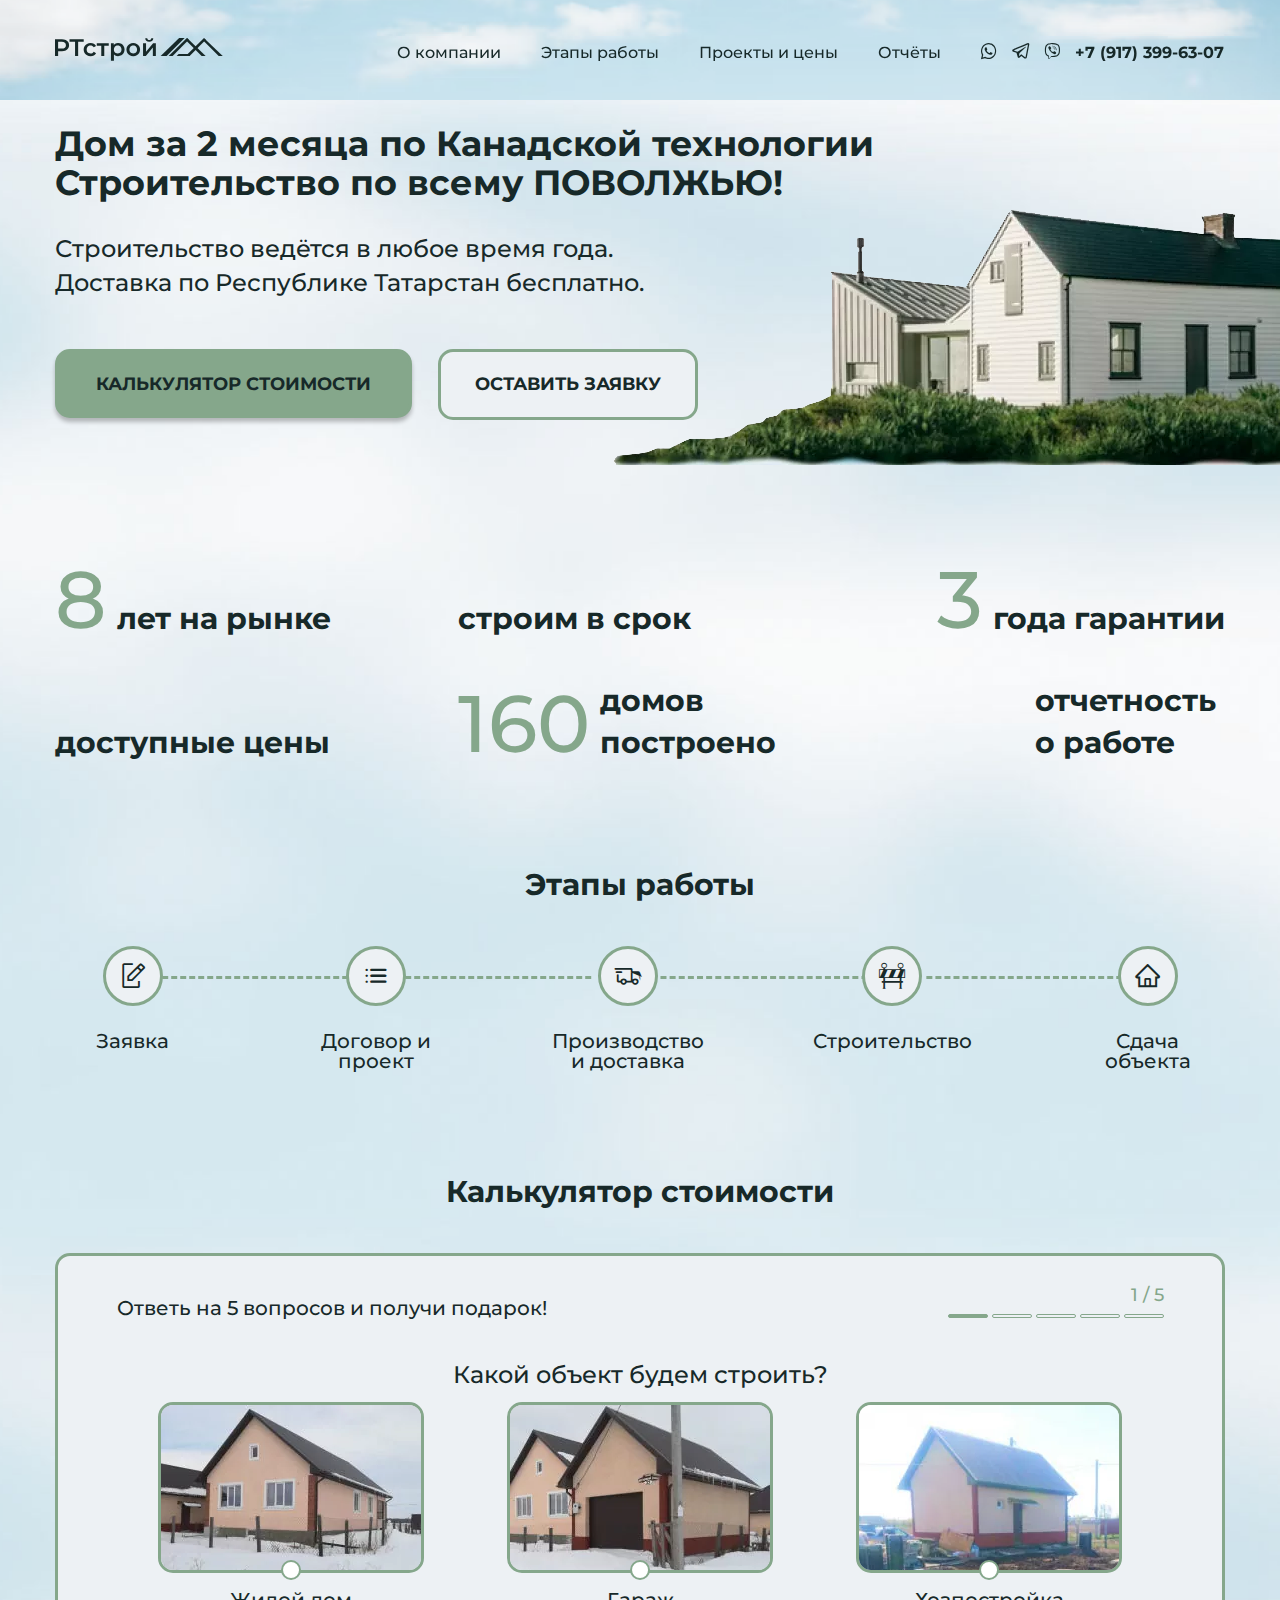
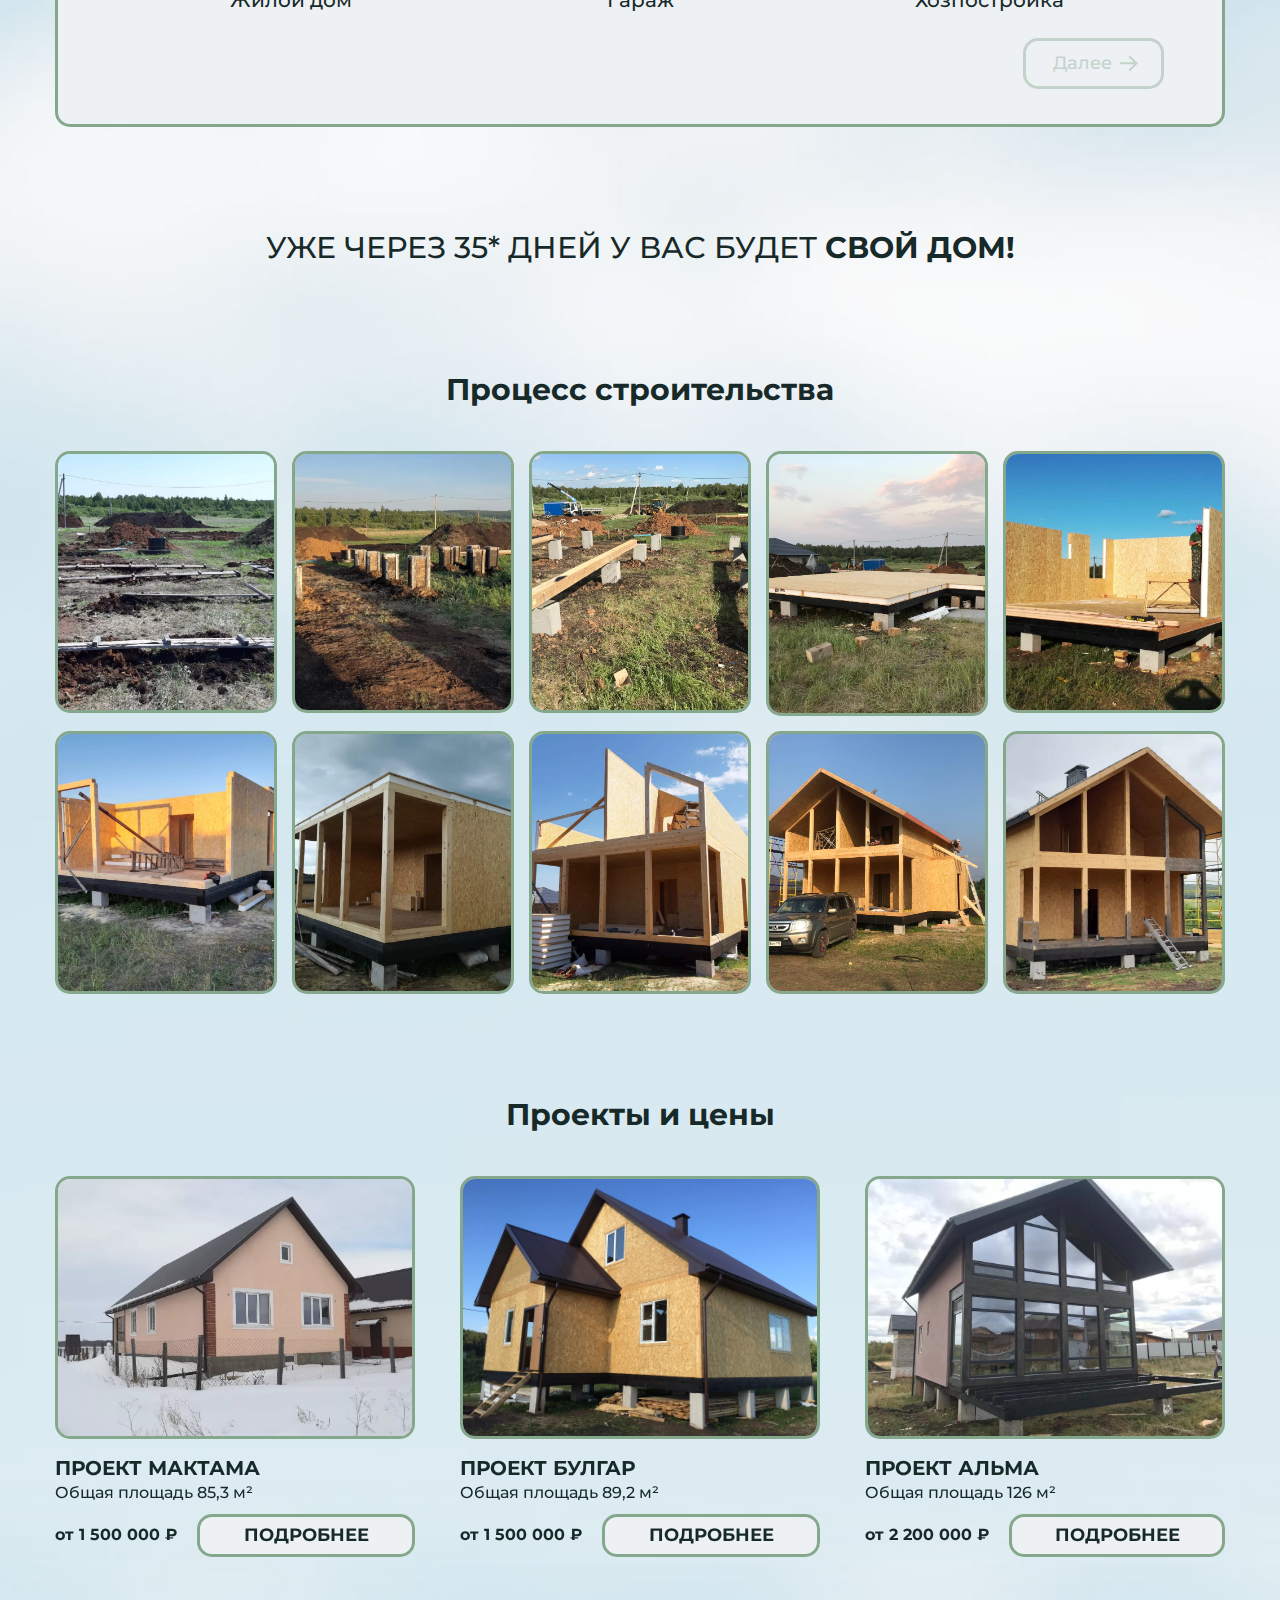
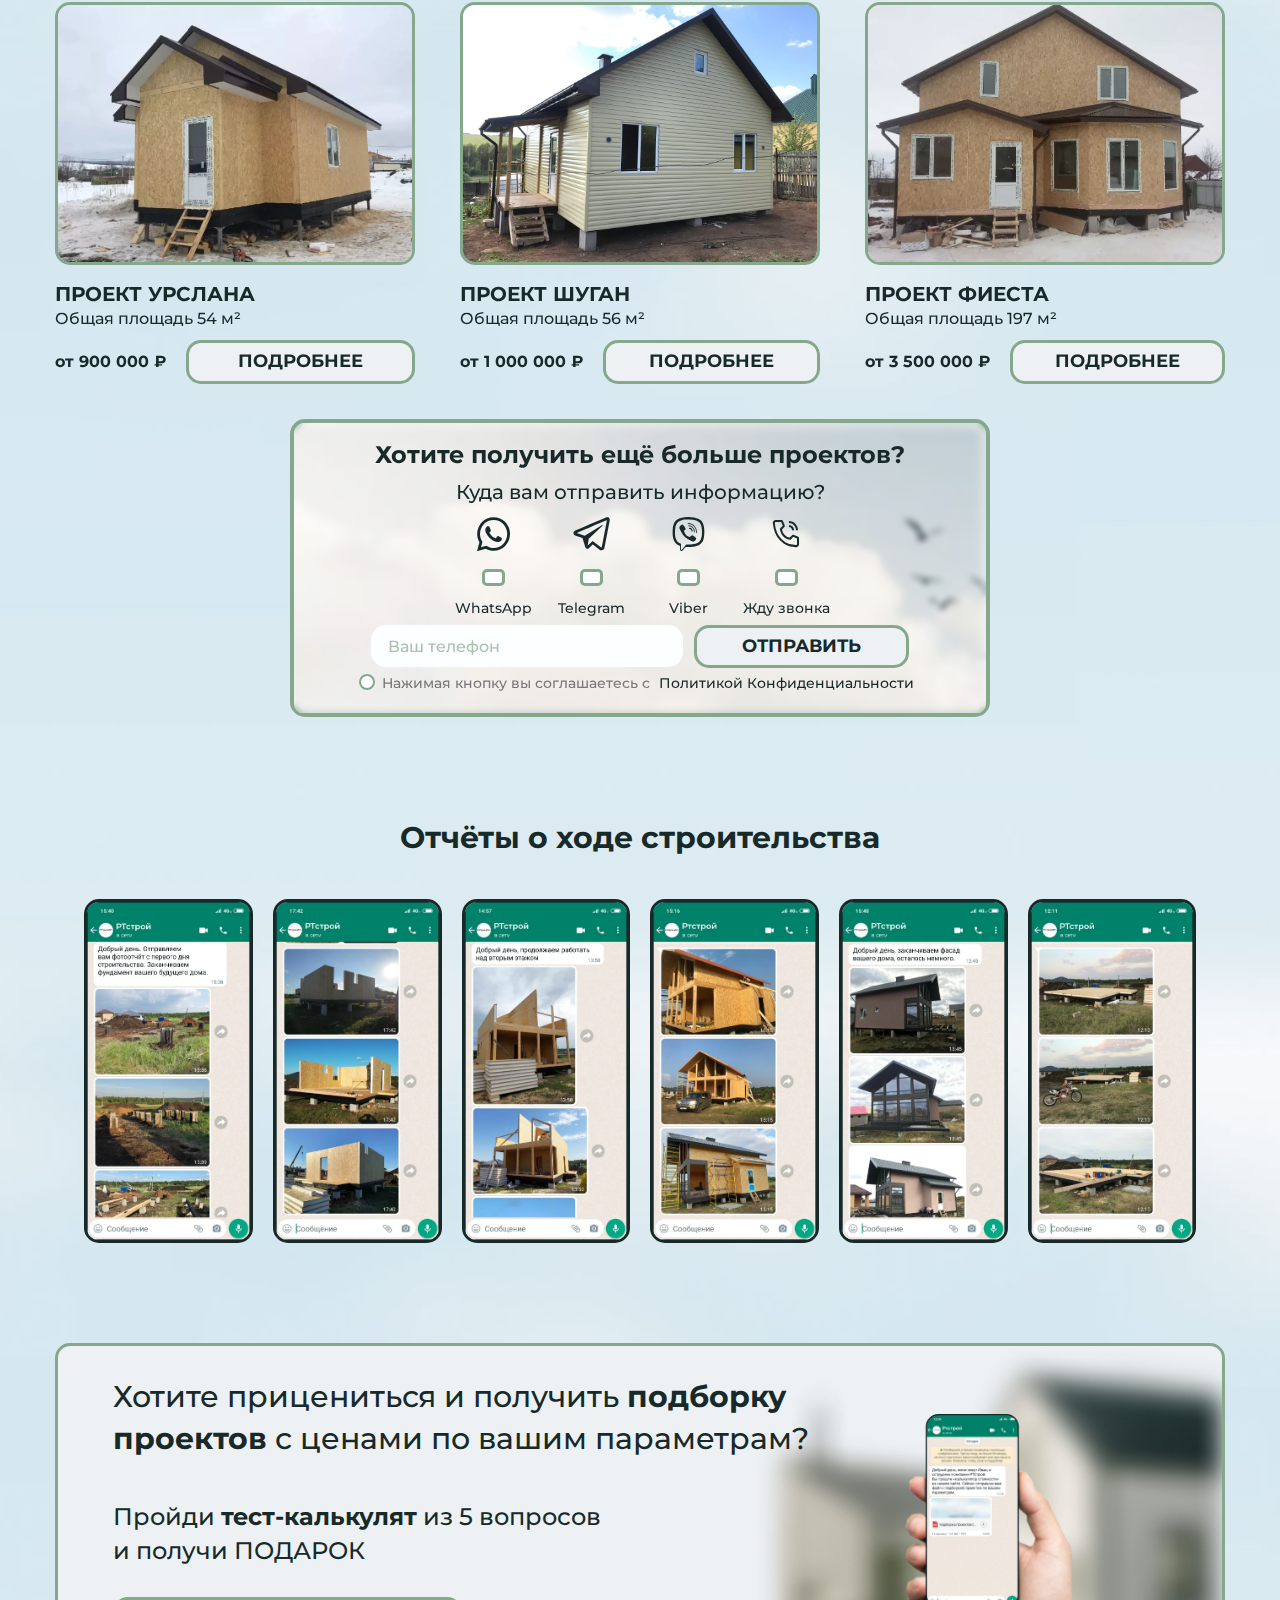
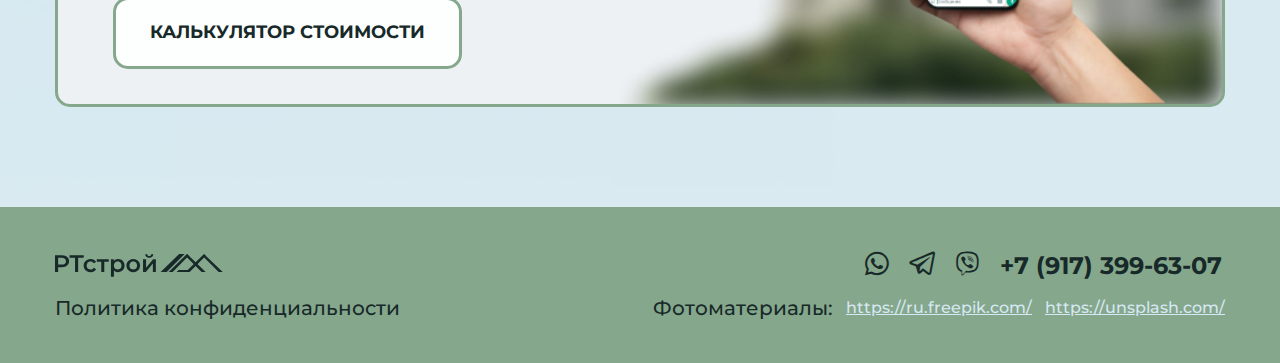
==== index.html @ cd0ccbf2 "rc1-32" ====
<!DOCTYPE html>
<html lang="ru">

<head>
   <meta charset="UTF-8">
   <meta http-equiv="X-UA-Compatible" content="IE=edge">
   <meta name="viewport" content="width=device-width, initial-scale=1.0">
   <title>РТстрой</title>
   <!-- <link href="https://fonts.googleapis.com/css?family=Montserrat:regular,500,600,700&display=swap" rel="stylesheet" /> -->
   <link rel="stylesheet" href="./css/iconsfont.css">
   <link rel="icon" href="./img/favicons/favicon.svg" type="image/svg+xml">
   <link rel="stylesheet" href="./css/swiper-bundle.min.css">
   <link rel="stylesheet" href="./css/style.css">
</head>

<body>
   <div class="wrapper">
      <header id="open" class="header lock-padding">
         <div id="close" class="header__container">
            <a href="#" class="header__logo">
               <img src="./img/logo.svg" alt="Логотип">
            </a>
            <div class="header__menu menu">
               <nav class="menu__body lock-padding">
                  <ul class="menu__list">
                     <li class="menu__item">
                        <a data-goto=".about" href="#" class="menu__link">О компании</a>
                     </li>
                     <li class="menu__item">
                        <a data-goto=".stage" href="#" class="menu__link">Этапы работы</a>
                     </li>
                     <li class="menu__item">
                        <a data-goto=".projects" href="#" class="menu__link">Проекты и цены</a>
                     </li>
                     <li class="menu__item">
                        <a data-goto=".reports" href="#" class="menu__link">Отчёты</a>
                     </li>
                  </ul>
               </nav>
            </div>
            <div class="header__socials socials">
               <ul class="socials__list">
                  <li class="socials__item">
                     <a href="#" class="socials__link _icon-whatsapp"></a>
                  </li>
                  <li class="socials__item">
                     <a href="#" class="socials__link _icon-telegram"></a>
                  </li>
                  <li class="socials__item">
                     <a href="#" class="socials__link _icon-viber"></a>
                  </li>
               </ul>
               <a href="#open" class="icon-menu"><span></span></a>
               <a href="#close" class="close-icon-menu"></a>
            </div>
            <div class="header__phone phone">
               <a href="#" class="phone__link">+7 (917) 399-63-07</a>
            </div>
         </div>
      </header>
      <main class="main">
         <section id="started" class="started">
            <div class="started__container">
               <div class="started__content">
                  <h1 class="started__title">Дом за 2 месяца<wbr> по Канадской технологии
                     Строительство по всему ПОВОЛЖЬЮ!</h1>
                  <p class="started__text">Строительство ведётся в любое время года.
                     Доставка по Республике Татарстан бесплатно.</p>
                  <div class="started__buttons">
                     <a data-goto=".quiz" href="#" class="started__button-quiz button button_fill">калькулятор
                        стоимости</a>
                     <a href="#application-popup" class="started__button button popup-link">оставить заявку</a>
                  </div>
               </div>
               <picture class="started__image">
                  <source srcset="./img/house.webp" type="image/webp">
                  <img src="./img/house.png" alt="Дом на поляне">
               </picture>
            </div>
         </section>
         <section id="about" class="about">
            <div class="about__container">
               <div class="about__body">
                  <div class="about__item about__item_first">
                     <div class="about__number">8</div>
                     <div class="about__subtitle">лет на рынке</div>
                  </div>
                  <div class="about__item about__item_second">
                     <div class="about__number about__number_empty"></div>
                     <div class="about__subtitle">строим в срок</div>
                  </div>
                  <div class="about__item about__item_third about__item_right">
                     <div class="about__number">3</div>
                     <div class="about__subtitle">года гарантии</div>
                  </div>
                  <div class="about__item about__item_fourth">
                     <div class="about__number about__number_empty"></div>
                     <div class="about__subtitle">доступные цены</div>
                  </div>
                  <div class="about__item about__item_fifth">
                     <div class="about__number">160</div>
                     <div class="about__subtitle">домов построено</div>
                  </div>
                  <div class="about__item about__item_sixth about__item_right">
                     <div class="about__number about__number_empty"></div>
                     <div class="about__subtitle about__subtitle_short">отчетность о работе</div>
                  </div>
               </div>
            </div>
         </section>
         <section id="stage" class="stage">
            <div class="stage__container">
               <h2 class="stage__title title">Этапы работы</h2>
               <div class="stage__body">
                  <div class="stage__item">
                     <div class="stage__icon _icon-application"></div>
                     <div class="stage__subtitle">Заявка</div>
                  </div>
                  <div class="stage__item">
                     <div class="stage__icon _icon-deal"></div>
                     <div class="stage__subtitle">Договор и проект</div>
                  </div>
                  <div class="stage__item">
                     <div class="stage__icon _icon-production"></div>
                     <div class="stage__subtitle">Производство и доставка</div>
                  </div>
                  <div class="stage__item">
                     <div class="stage__icon _icon-construction"></div>
                     <div class="stage__subtitle">Строительство</div>
                  </div>
                  <div class="stage__item">
                     <div class="stage__icon _icon-object"></div>
                     <div class="stage__subtitle">Сдача объекта</div>
                  </div>
               </div>
            </div>
         </section>
         <section id="quiz" class="quiz">
            <div class="quiz__container">
               <h2 class="quiz__title title">Калькулятор стоимости</h2>
               <div class="quiz__box">
                  <div class="quiz__test step-1 active__step" data-step="1">
                     <div class="quiz__header">
                        <p class="quiz__text">Ответь на 5 вопросов и получи подарок!</p>
                        <div class="quiz__stage stage-quiz">
                           <p class="stage-quiz__num">1 / 5</p>
                           <div class="stage-quiz__stages">
                              <span class="stage-quiz__line stage-quiz__line_fill"></span>
                              <span class="stage-quiz__line"></span>
                              <span class="stage-quiz__line"></span>
                              <span class="stage-quiz__line"></span>
                              <span class="stage-quiz__line"></span>
                           </div>
                        </div>
                     </div>
                     <h3 class="quiz__question">Какой объект будем строить?</h3>
                     <form action="#" class="quiz__form">
                        <div class="quiz__radio-wrap">
                           <div class="quiz__radio-item radio radio_img">
                              <picture class="quiz__image radio__image">
                                 <source srcset="./img/quiz/step-1/house.webp" type="image/webp">
                                 <img src="./img/quiz/step-1/house.jpg" alt="Жилой дом">
                              </picture>
                              <div class="quiz__radio">
                                 <input id="house" type="radio" value="Жилой дом" name="construction"
                                    class="quiz__radio-input radio__input">
                                 <label for="house" class="quiz__radio-label radio__label radio__label_image">
                                    Жилой дом
                                 </label>
                              </div>
                           </div>
                           <div class="quiz__radio-item radio radio_img">
                              <picture class="quiz__image radio__image">
                                 <source srcset="./img/quiz/step-1/garage.webp" type="image/webp">
                                 <img src="./img/quiz/step-1/garage.jpg" alt="Гараж">
                              </picture>
                              <div class="quiz__radio">
                                 <input id="garage" type="radio" value="Гараж" name="construction"
                                    class="quiz__radio-input radio__input">
                                 <label for="garage" class="quiz__radio-label radio__label radio__label_image">
                                    Гараж
                                 </label>
                              </div>
                           </div>
                           <div class="quiz__radio-item radio radio_img">
                              <picture class="quiz__image radio__image">
                                 <source srcset="./img/quiz/step-1/outbuildings.webp" type="image/webp">
                                 <img src="./img/quiz/step-1/outbuildings.jpg" alt="Хозпостройка">
                              </picture>
                              <div class="quiz__radio">
                                 <input input id="outbuildings" type="radio" value="Хозпостройка" name="construction"
                                    class="quiz__radio-input radio__input">
                                 <label for="outbuildings" class="quiz__radio-label radio__label radio__label_image">
                                    Хозпостройка
                                 </label>
                              </div>
                           </div>
                        </div>
                        <div class="quiz__button">
                           <a href="#quiz" class="quiz__next button button_next disabled">
                              <span>Далее</span>
                              <img src="./img/process/arrow.svg" alt="Стрелка вперед">
                           </a>
                        </div>
                     </form>
                  </div>
                  <div class="quiz__test step-2" data-step="2">
                     <div class="quiz__header">
                        <p class="quiz__text">Ответь на 5 вопросов и получи подарок!</p>
                        <div class="quiz__stage stage-quiz">
                           <p class="stage-quiz__num">2 / 5</p>
                           <div class="stage-quiz__stages">
                              <span class="stage-quiz__line stage-quiz__line_fill"></span>
                              <span class="stage-quiz__line stage-quiz__line_fill"></span>
                              <span class="stage-quiz__line"></span>
                              <span class="stage-quiz__line"></span>
                              <span class="stage-quiz__line"></span>
                           </div>
                        </div>
                     </div>
                     <h3 class="quiz__question">Выберите площадь</h3>
                     <form action="#" class="quiz__form">
                        <div class="quiz__radio-wrap">
                           <div class="quiz__radio-item radio radio_row">
                              <div class="quiz__radio">
                                 <input id="tiny-square" type="radio" value="до 20 м²" name="square"
                                    class="quiz__radio-input radio__input">
                                 <label for="tiny-square" class="quiz__radio-label radio__label radio__label_row">
                                    до 20 м²
                                 </label>
                              </div>
                           </div>
                           <div class="quiz__radio-item radio radio_row">
                              <div class="quiz__radio">
                                 <input id="small-square" type="radio" value="30–60 м²" name="square"
                                    class="quiz__radio-input radio__input">
                                 <label for="small-square" class="quiz__radio-label radio__label radio__label_row">
                                    30–60 м²
                                 </label>
                              </div>
                           </div>
                           <div class="quiz__radio-item radio radio_row">
                              <div class="quiz__radio">
                                 <input id="medium-square" type="radio" value="60–90 м²" name="square"
                                    class="quiz__radio-input radio__input">
                                 <label for="medium-square" class="quiz__radio-label radio__label radio__label_row">
                                    60–90 м²
                                 </label>
                              </div>
                           </div>
                           <div class="quiz__radio-item radio radio_row">
                              <div class="quiz__radio">
                                 <input id="large-square" type="radio" value="90–150 м²" name="square"
                                    class="quiz__radio-input radio__input">
                                 <label for="large-square" class="quiz__radio-label radio__label radio__label_row">
                                    90–150 м²
                                 </label>
                              </div>
                           </div>
                           <div class="quiz__radio-item radio radio_row">
                              <div class="quiz__radio">
                                 <input id="huge-square" type="radio" value="более 150 м²" name="square"
                                    class="quiz__radio-input radio__input">
                                 <label for="huge-square" class="quiz__radio-label radio__label radio__label_row">
                                    <span class="quiz__hidden">от </span><span class="quiz__hide">более </span> 150 м²
                                 </label>
                              </div>
                           </div>
                        </div>
                        <div class="quiz__buttons">
                           <a href="#quiz" class="quiz__prev button button_prev">
                              <img src="./img/process/arrow.svg" alt="Стрелка назад">
                              <span>Назад</span>
                           </a>
                           <a href="#quiz" class="quiz__next button button_next disabled">
                              <span>Далее</span>
                              <img src="./img/process/arrow.svg" alt="Стрелка вперед">
                           </a>
                        </div>
                     </form>
                  </div>
                  <div class="quiz__test step-3" data-step="3">
                     <div class="quiz__header">
                        <p class="quiz__text">Ответь на 5 вопросов и получи подарок!</p>
                        <div class="quiz__stage stage-quiz">
                           <p class="stage-quiz__num">3 / 5</p>
                           <div class="stage-quiz__stages">
                              <span class="stage-quiz__line stage-quiz__line_fill"></span>
                              <span class="stage-quiz__line stage-quiz__line_fill"></span>
                              <span class="stage-quiz__line stage-quiz__line_fill"></span>
                              <span class="stage-quiz__line"></span>
                              <span class="stage-quiz__line"></span>
                           </div>
                        </div>
                     </div>
                     <h3 class="quiz__question">Тип фундамента</h3>
                     <form action="#" class="quiz__form">
                        <div class="quiz__radio-wrap">
                           <div class="quiz__radio-item quiz__radio-item_1 radio radio_img">
                              <picture class="quiz__image radio__image">
                                 <source srcset="./img/quiz/step-3/pile-screw.webp" type="image/webp">
                                 <img src="./img/quiz/step-3/pile-screw.jpg"
                                    alt="Фото свайно-винтового типа фундамента">
                              </picture>
                              <div class="quiz__radio">
                                 <input id="pile-screw" type="radio" value="Свайно-винтовой" name="foundation"
                                    class="quiz__radio-input radio__input">
                                 <label for="pile-screw" class="quiz__radio-label radio__label radio__label_image">
                                    Свайно-винтовой
                                 </label>
                              </div>
                           </div>
                           <div class="quiz__radio-item quiz__radio-item_2 radio radio_img">
                              <picture class="quiz__image radio__image">
                                 <source srcset="./img/quiz/step-3/driving-piles.webp" type="image/webp">
                                 <img src="./img/quiz/step-3/driving-piles.jpg"
                                    alt="Фото типа фундамента: забивные сваи">
                              </picture>
                              <div class="quiz__radio">
                                 <input id="driving-piles" type="radio" value="Забивные сваи" name="foundation"
                                    class="quiz__radio-input radio__input">
                                 <label for="driving-piles" class="quiz__radio-label radio__label radio__label_image">
                                    Забивные сваи
                                 </label>
                              </div>
                           </div>
                           <div class="quiz__radio-item radio quiz__radio-item_3 radio_img">
                              <picture class="quiz__image radio__image">
                                 <source srcset="./img/quiz/step-3/ribbon.webp" type="image/webp">
                                 <img src="./img/quiz/step-3/ribbon.jpg" alt="Фото ленточного типа фундамента">
                              </picture>
                              <div class="quiz__radio">
                                 <input input id="ribbon" type="radio" value="Ленточный" name="foundation"
                                    class="quiz__radio-input radio__input">
                                 <label for="ribbon" class="quiz__radio-label radio__label radio__label_image">
                                    Ленточный
                                 </label>
                              </div>
                           </div>
                           <div class="quiz__radio-item quiz__radio-item_4 radio radio_img">
                              <picture class="quiz__image radio__image">
                                 <source srcset="./img/quiz/step-3/slab.webp" type="image/webp">
                                 <img src="./img/quiz/step-3/slab.jpg" alt="Фото плитного типа фундамента">
                              </picture>
                              <div class="quiz__radio">
                                 <input input id="slab" type="radio" value="Плитный" name="foundation"
                                    class="quiz__radio-input radio__input">
                                 <label for="slab" class="quiz__radio-label radio__label radio__label_image">
                                    Плитный
                                 </label>
                              </div>
                           </div>
                           <div class="quiz__radio-item quiz__radio-item_5 radio radio_img">
                              <picture class="quiz__image radio__image">
                                 <source srcset="./img/quiz/step-3/fill-piles.webp" type="image/webp">
                                 <img src="./img/quiz/step-3/fill-piles.jpg" alt="Фото типа фундамента: заливные сваи">
                              </picture>
                              <div class="quiz__radio">
                                 <input input id="fill-piles" type="radio" value="Заливные сваи" name="foundation"
                                    class="quiz__radio-input radio__input">
                                 <label for="fill-piles" class="quiz__radio-label radio__label radio__label_image">
                                    Заливные сваи
                                 </label>
                              </div>
                           </div>
                        </div>
                        <div class="quiz__buttons">
                           <a href="#quiz" class="quiz__prev button button_prev">
                              <img src="./img/process/arrow.svg" alt="Стрелка назад">
                              <span>Назад</span>
                           </a>
                           <a href="#quiz" class="quiz__next button button_next disabled">
                              <span>Далее</span>
                              <img src="./img/process/arrow.svg" alt="Стрелка вперед">
                           </a>
                        </div>
                     </form>
                  </div>
                  <div class="quiz__test step-4" data-step="4">
                     <div class="quiz__header">
                        <p class="quiz__text">Ответь на 5 вопросов и получи подарок!</p>
                        <div class="quiz__stage stage-quiz">
                           <p class="stage-quiz__num">4 / 5</p>
                           <div class="stage-quiz__stages">
                              <span class="stage-quiz__line stage-quiz__line_fill"></span>
                              <span class="stage-quiz__line stage-quiz__line_fill"></span>
                              <span class="stage-quiz__line stage-quiz__line_fill"></span>
                              <span class="stage-quiz__line stage-quiz__line_fill"></span>
                              <span class="stage-quiz__line"></span>
                           </div>
                        </div>
                     </div>
                     <h3 class="quiz__question">Кровля</h3>
                     <form action="#" class="quiz__form">
                        <div class="quiz__radio-wrap">
                           <div class="quiz__radio-item quiz__radio-item_1 radio radio_img">
                              <picture class="quiz__image radio__image">
                                 <source srcset="./img/quiz/step-4/metal-tile.webp" type="image/webp">
                                 <img src="./img/quiz/step-4/metal-tile.jpg" alt="Металлочерепица">
                              </picture>
                              <div class="quiz__radio">
                                 <input id="metal-tile" type="radio" value="Металлочерепица" name="roof"
                                    class="quiz__radio-input radio__input">
                                 <label for="metal-tile" class="quiz__radio-label radio__label radio__label_image">
                                    Металлочерепица
                                 </label>
                              </div>
                           </div>
                           <div class="quiz__radio-item quiz__radio-item_2 radio radio_img">
                              <picture class="quiz__image radio__image">
                                 <source srcset="./img/quiz/step-4/profiled-sheet.webp" type="image/webp">
                                 <img src="./img/quiz/step-4/profiled-sheet.jpg" alt="Профлист">
                              </picture>
                              <div class="quiz__radio">
                                 <input id="profiled-sheet" type="radio" value="Профлист" name="roof"
                                    class="quiz__radio-input radio__input">
                                 <label for="profiled-sheet" class="quiz__radio-label radio__label radio__label_image">
                                    Профлист
                                 </label>
                              </div>
                           </div>
                           <div class="quiz__radio-item quiz__radio-item_3 radio radio_img">
                              <picture class="quiz__image radio__image">
                                 <source srcset="./img/quiz/step-4/PVC-membranes.webp" type="image/webp">
                                 <img src="./img/quiz/step-4/PVC-membranes.jpg" alt="ПВХ-мембраны">
                              </picture>
                              <div class="quiz__radio">
                                 <input id="PVC-membranes" type="radio" value="ПВХ-мембраны" name="roof"
                                    class="quiz__radio-input radio__input">
                                 <label for="PVC-membranes" class="quiz__radio-label radio__label radio__label_image">
                                    ПВХ-мембраны
                                 </label>
                              </div>
                           </div>
                           <div class="quiz__radio-item quiz__radio-item_4 radio radio_img">
                              <picture class="quiz__image radio__image">
                                 <source srcset="./img/quiz/step-4/soft-shingles.webp" type="image/webp">
                                 <img src="./img/quiz/step-4/soft-shingles.jpg" alt="Мягкая черепица">
                              </picture>
                              <div class="quiz__radio">
                                 <input id="soft-shingles" type="radio" value="Мягкая черепица" name="roof"
                                    class="quiz__radio-input radio__input">
                                 <label for="soft-shingles" class="quiz__radio-label radio__label radio__label_image">
                                    Мягкая черепица
                                 </label>
                              </div>
                           </div>
                        </div>
                        <div class="quiz__buttons">
                           <a href="#quiz" class="quiz__prev button button_prev">
                              <img src="./img/process/arrow.svg" alt="Стрелка назад">
                              <span>Назад</span>
                           </a>
                           <a href="#quiz" class="quiz__next button button_next disabled">
                              <span>Далее</span>
                              <img src="./img/process/arrow.svg" alt="Стрелка вперед">
                           </a>
                        </div>
                     </form>
                  </div>
                  <div class="quiz__test step-5" data-step="5">
                     <div class="quiz__header">
                        <p class="quiz__text">Ответь на 5 вопросов и получи подарок!</p>
                        <div class="quiz__stage stage-quiz">
                           <p class="stage-quiz__num">5 / 5</p>
                           <div class="stage-quiz__stages">
                              <span class="stage-quiz__line stage-quiz__line_fill"></span>
                              <span class="stage-quiz__line stage-quiz__line_fill"></span>
                              <span class="stage-quiz__line stage-quiz__line_fill"></span>
                              <span class="stage-quiz__line stage-quiz__line_fill"></span>
                              <span class="stage-quiz__line stage-quiz__line_fill"></span>
                           </div>
                        </div>
                     </div>
                     <h3 class="quiz__question">Дополнительные работы</h3>
                     <form action="#" class="quiz__form">
                        <div class="quiz__radio-wrap">
                           <div class="quiz__radio-item quiz__radio-item_1 quiz__radio-item_checkbox">
                              <div class="radio radio_img">
                                 <picture class="quiz__image radio__image">
                                    <source srcset="./img/quiz/step-5/ventilation.webp" type="image/webp">
                                    <img src="./img/quiz/step-5/ventilation.jpg" alt="Вентиляция">
                                 </picture>
                                 <div class="quiz__radio">
                                    <input id="ventilation" type="checkbox" value="Вентиляция" name="additional"
                                       class="quiz__radio-input radio__input checkbox__input">
                                    <label for="ventilation"
                                       class="quiz__radio-label radio__label radio__label_row radio__label_image checkbox__label">
                                       Вентиляция
                                    </label>
                                 </div>
                              </div>
                           </div>
                           <div class="quiz__radio-item quiz__radio-item_2 quiz__radio-item_checkbox">
                              <div class="radio radio_img">
                                 <picture class="quiz__image radio__image">
                                    <source srcset="./img/quiz/step-5/electrics.webp" type="image/webp">
                                    <img src="./img/quiz/step-5/electrics.jpg" alt="Электрика">
                                 </picture>
                                 <div class="quiz__radio">
                                    <input id="electrics" type="checkbox" value="Электрика" name="additional"
                                       class="quiz__radio-input radio__input checkbox__input">
                                    <label for="electrics"
                                       class="quiz__radio-label radio__label radio__label_row radio__label_image checkbox__label">
                                       Электрика
                                    </label>
                                 </div>
                              </div>
                           </div>
                           <div class="quiz__radio-item quiz__radio-item_3 quiz__radio-item_checkbox">
                              <div class="radio radio_img">
                                 <picture class="quiz__image radio__image">
                                    <source srcset="./img/quiz/step-5/water-disposal.webp" type="image/webp">
                                    <img src="./img/quiz/step-5/water-disposal.jpg" alt="Водоотведение">
                                 </picture>
                                 <div class="quiz__radio">
                                    <input id="water-disposal" type="checkbox" value="Водоотведение" name="additional"
                                       class="quiz__radio-input radio__input checkbox__input">
                                    <label for="water-disposal"
                                       class="quiz__radio-label radio__label radio__label_row radio__label_image checkbox__label">
                                       Водоотведение
                                    </label>
                                 </div>
                              </div>
                           </div>
                           <div class="quiz__radio-item quiz__radio-item_4 quiz__radio-item_checkbox">
                              <div class="radio radio_img">
                                 <picture class="quiz__image radio__image">
                                    <source srcset="./img/quiz/step-5/facade.webp" type="image/webp">
                                    <img src="./img/quiz/step-5/facade.jpg" alt="Фасад здания">
                                 </picture>
                                 <div class="quiz__radio">
                                    <input id="facade" type="checkbox" value="Фасад здания" name="additional"
                                       class="quiz__radio-input radio__input checkbox__input">
                                    <label for="facade"
                                       class="quiz__radio-label radio__label radio__label_row radio__label_image checkbox__label">
                                       Фасад здания
                                    </label>
                                 </div>
                              </div>
                           </div>
                           <div class="quiz__radio-item quiz__radio-item_5 quiz__radio-item_checkbox">
                              <div class="radio radio_img">
                                 <picture class="quiz__image radio__image">
                                    <source srcset="./img/quiz/step-5/heating.webp" type="image/webp">
                                    <img src="./img/quiz/step-5/heating.jpg" alt="Отопление">
                                 </picture>
                                 <div class="quiz__radio">
                                    <input id="heating" type="checkbox" value="Отопление" name="additional"
                                       class="quiz__radio-input radio__input checkbox__input">
                                    <label for="heating"
                                       class="quiz__radio-label radio__label radio__label_row radio__label_image checkbox__label">
                                       Отопление
                                    </label>
                                 </div>
                              </div>
                           </div>
                           <div class="quiz__radio-item quiz__radio-item_6 quiz__radio-item_checkbox">
                              <div class="radio radio_img">
                                 <picture class="quiz__image radio__image">
                                    <source srcset="./img/quiz/step-5/water-supply.webp" type="image/webp">
                                    <img src="./img/quiz/step-5/water-supply.jpg" alt="Водоснабжение">
                                 </picture>
                                 <div class="quiz__radio">
                                    <input id="water-supply" type="checkbox" value="Водоснабжение" name="additional"
                                       class="quiz__radio-input radio__input checkbox__input">
                                    <label for="water-supply"
                                       class="quiz__radio-label radio__label radio__label_row radio__label_image checkbox__label">
                                       Водоснабжение
                                    </label>
                                 </div>
                              </div>
                           </div>
                        </div>
                        <div class="quiz__buttons">
                           <a href="#quiz" class="quiz__prev button button_prev">
                              <img src="./img/process/arrow.svg" alt="Стрелка назад">
                              <span>Назад</span>
                           </a>
                           <a href="#quiz" class="quiz__next button button_next">
                              <span>Далее</span>
                              <img src="./img/process/arrow.svg" alt="Стрелка вперед">
                           </a>
                        </div>
                     </form>
                  </div>
                  <div class="quiz__test step-6" data-step="6">
                     <h3 class="quiz__question">Выберите свой подарок</h3>
                     <form action="#" class="quiz__form">
                        <div class="quiz__radio-wrap">
                           <div class="quiz__radio-item radio radio_img">
                              <picture class="quiz__image radio__image">
                                 <source srcset="./img/quiz/step-6/drainage-system.webp" type="image/webp">
                                 <img src="./img/quiz/step-6/drainage-system.jpg" alt="Водосточная система">
                              </picture>
                              <div class="quiz__radio">
                                 <input id="drainage-system" type="radio" value="Водосточная система" name="present"
                                    class="quiz__radio-input radio__input">
                                 <label for="drainage-system" class="quiz__radio-label radio__label radio__label_image">
                                    Водосточная система
                                 </label>
                              </div>
                           </div>
                           <div class="quiz__radio-item radio radio_img">
                              <picture class="quiz__image radio__image">
                                 <source srcset="./img/quiz/step-6/hemming-the-roof.webp" type="image/webp">
                                 <img src="./img/quiz/step-6/hemming-the-roof.jpg" alt="Подшив кровли">
                              </picture>
                              <div class="quiz__radio">
                                 <input id="hemming-the-roof" type="radio" value="Подшив кровли" name="present"
                                    class="quiz__radio-input radio__input">
                                 <label for="hemming-the-roof"
                                    class="quiz__radio-label radio__label radio__label_image">
                                    Подшив кровли
                                 </label>
                              </div>
                           </div>
                           <div class="quiz__radio-item radio radio_img">
                              <picture class="quiz__image radio__image">
                                 <source srcset="./img/quiz/step-6/windows-front-door.webp" type="image/webp">
                                 <img src="./img/quiz/step-6/windows-front-door.jpg" alt="Окна и входная дверь">
                              </picture>
                              <div class="quiz__radio">
                                 <input id="windows-front-door" type="radio" value="Окна и входная дверь" name="present"
                                    class="quiz__radio-input radio__input">
                                 <label for="windows-front-door"
                                    class="quiz__radio-label radio__label radio__label_image">
                                    Окна и входная дверь
                                 </label>
                              </div>
                           </div>
                        </div>
                        <div class="quiz__buttons">
                           <a href="#quiz" class="quiz__prev button button_prev">
                              <img src="./img/process/arrow.svg" alt="Стрелка назад">
                              <span>Назад</span>
                           </a>
                           <a href="#quiz" class="quiz__next quiz__next_final button button_next disabled">
                              <span>Далее</span>
                              <img src="./img/process/arrow.svg" alt="Стрелка вперед">
                           </a>
                        </div>
                     </form>
                  </div>
               </div>
               <div class="quiz__result step-7" data-step="7">
                  <div class="quiz__wrap quiz__wrap_blur">
                     <div class="quiz__wrap-widget">
                        <picture class="quiz__widget">
                           <source srcset="./img/quiz/phone.webp" type="image/webp">
                           <img src="./img/quiz/phone.jpg" alt="Телефон с чатом ватсап">
                        </picture>
                     </div>
                     <form id="quiz__feedback" action="#" class="quiz__feedback form">
                        <div class=" form__wrap">
                           <h3 class="form__title">Ваши результаты получены<span> и мы уже приступили к
                                 расчету</span>!
                           </h3>
                           <fieldset class="form__box">
                              <legend class="form__subtitle">Куда вам отправить информацию?</legend>
                              <div class="form__checkbox">
                                 <div class="form__checkbox-item">
                                    <div class="form__icon _icon-whatsapp"></div>
                                    <input id="quiz-whatsapp-checkbox" class="form__checkbox-input" type="checkbox"
                                       name="messengers[]" value="whatsapp">
                                    <label for="quiz-whatsapp-checkbox" class="form__checkbox-label">WhatsApp</label>
                                 </div>
                                 <div class="form__checkbox-item">
                                    <div class="form__icon _icon-telegram"></div>
                                    <input id="quiz-telegram-checkbox" class="form__checkbox-input" type="checkbox"
                                       name="messengers[]" value="telegram">
                                    <label for="quiz-telegram-checkbox" class="form__checkbox-label">Telegram</label>
                                 </div>
                                 <div class="form__checkbox-item">
                                    <div class="form__icon _icon-viber"></div>
                                    <input id="quiz-viber-checkbox" class="form__checkbox-input" type="checkbox"
                                       name="messengers[]" value="viber">
                                    <label for="quiz-viber-checkbox" class="form__checkbox-label">Viber</label>
                                 </div>
                                 <div class="form__checkbox-item">
                                    <div class="form__icon _icon-phone"></div>
                                    <input id="quiz-phone-checkbox" class="form__checkbox-input" type="checkbox"
                                       name="messengers[]" value="Жду звонка">
                                    <label for="quiz-phone-checkbox" class="form__checkbox-label">Жду звонка</label>
                                 </div>
                              </div>
                           </fieldset>
                           <div class="form__inner-box">
                              <div class="form__input">
                                 <input type="tel" placeholder="Ваш телефон" name="tel">
                              </div>
                              <button type="submit" class="form__button button button_white">Получить
                                 каталог</button>
                           </div>
                           <div class="form__radio radio">
                              <input id="quiz-accord" type="radio" value="1" name="accord"
                                 class="form__radio-input radio__input" required>
                              <label for="quiz-accord" class="form__radio-label radio__label">
                                 <span>Нажимая кнопку вы соглашаетесь с <a href="#">Политикой
                                       Конфиденциальности</a></span>
                                 <div class="visible"><a href="#">Политикa
                                       Конфиденциальности</a></div>
                              </label>
                           </div>
                        </div>
                     </form>
                  </div>
               </div>
               <p class="quiz__slogan">Уже через 35* дней у вас будет <span>свой дом!</span></p>
            </div>
         </section>
         <section class="process">
            <div class="process__container">
               <h2 class="process__title title">Процесс строительства</h2>
               <div class="process__buttons slider-buttons">
                  <div class="slider-buttons__btn-prev process__btn-prev swiper-button-prev"></div>
                  <div class="slider-buttons__btn-next process__btn-next swiper-button-next"></div>
               </div>
               <div class="process__slider swiper">
                  <div class="process__wrapper swiper-wrapper">
                     <div class="process__slide swiper-slide">
                        <a href="#process-image-popup_1" class="popup-link swiper-slide__image">
                           <picture class="process__image">
                              <source srcset="./img/process/1-1530w.webp" type="image/webp">
                              <source srcset="./img/process/1-1530w.jpg" type="image/jpeg" media="min-width:1330px">
                              <source srcset="./img/process/1.jpg" type="image/jpeg" media="max-width:640.98px">
                              <img src="./img/process/1.jpg" alt="Фото процесса строительства объекта">
                           </picture>
                        </a>
                     </div>
                     <div class="process__slide swiper-slide">
                        <a href="#process-image-popup_2" class="popup-link swiper-slide__image">
                           <picture class="process__image">
                              <source srcset="./img/process/2-1530w.webp" type="image/webp">
                              <source srcset="./img/process/2-1530w.jpg" type="image/jpeg" media="min-width:1330px">
                              <source srcset="./img/process/2.jpg" type="image/jpeg" media="max-width:640.98px">
                              <img src="./img/process/2.jpg" alt="Фото процесса строительства объекта">
                           </picture>
                        </a>
                     </div>
                     <div class="process__slide swiper-slide">
                        <a href="#process-image-popup_3" class="popup-link swiper-slide__image">
                           <picture class="process__image">
                              <source srcset="./img/process/3-1530w.webp" type="image/webp">
                              <source srcset="./img/process/3-1530w.jpg" type="image/jpeg" media="min-width:1330px">
                              <source srcset="./img/process/3.jpg" type="image/jpeg" media="max-width:640.98px">
                              <img src="./img/process/3.jpg" alt="Фото процесса строительства объекта">
                           </picture>
                        </a>
                     </div>
                     <div class="process__slide swiper-slide">
                        <a href="#process-image-popup_4" class="popup-link swiper-slide__image">
                           <picture class="process__image">
                              <source srcset="./img/process/4-1530w.webp" type="image/webp">
                              <source srcset="./img/process/4-1530w.jpg" type="image/jpeg" media="min-width:1330px">
                              <source srcset="./img/process/4.jpg" type="image/jpeg" media="max-width:640.98px">
                              <img src="./img/process/4.jpg" alt="Фото процесса строительства объекта">
                           </picture>
                        </a>
                     </div>
                     <div class="process__slide swiper-slide">
                        <a href="#process-image-popup_5" class="popup-link swiper-slide__image">
                           <picture class="process__image">
                              <source srcset="./img/process/5-1530w.webp" type="image/webp">
                              <source srcset="./img/process/5-1530w.jpg" type="image/jpeg" media="min-width:1330px">
                              <source srcset="./img/process/5.jpg" type="image/jpeg" media="max-width:640.98px">
                              <img src="./img/process/5.jpg" alt="Фото процесса строительства объекта">
                           </picture>
                        </a>
                     </div>
                     <div class="process__slide swiper-slide">
                        <a href="#process-image-popup_6" class="popup-link swiper-slide__image">
                           <picture class="process__image">
                              <source srcset="./img/process/6-1530w.webp" type="image/webp">
                              <source srcset="./img/process/6-1530w.jpg" type="image/jpeg" media="min-width:1330px">
                              <source srcset="./img/process/6.jpg" type="image/jpeg" media="max-width:640.98px">
                              <img src="./img/process/6.jpg" alt="Фото процесса строительства объекта">
                           </picture>
                        </a>
                     </div>
                     <div class="process__slide swiper-slide">
                        <a href="#process-image-popup_7" class="popup-link swiper-slide__image">
                           <picture class="process__image">
                              <source srcset="./img/process/7-1530w.webp" type="image/webp">
                              <source srcset="./img/process/7-1530w.jpg" type="image/jpeg" media="min-width:1330px">
                              <source srcset="./img/process/7.jpg" type="image/jpeg" media="max-width:640.98px">
                              <img src="./img/process/7.jpg" alt="Фото процесса строительства объекта">
                           </picture>
                        </a>
                     </div>
                     <div class="process__slide swiper-slide">
                        <a href="#process-image-popup_8" class="popup-link swiper-slide__image">
                           <picture class="process__image">
                              <source srcset="./img/process/8-1530w.webp" type="image/webp">
                              <source srcset="./img/process/8-1530w.jpg" type="image/jpeg" media="min-width:1330px">
                              <source srcset="./img/process/8.jpg" type="image/jpeg" media="max-width:640.98px">
                              <img src="./img/process/8.jpg" alt="Фото процесса строительства объекта">
                           </picture>
                        </a>
                     </div>
                     <div class="process__slide swiper-slide">
                        <a href="#process-image-popup_9" class="popup-link swiper-slide__image">
                           <picture class="process__image">
                              <source srcset="./img/process/9-1530w.webp" type="image/webp">
                              <source srcset="./img/process/9-1530w.jpg" type="image/jpeg" media="min-width:1330px">
                              <source srcset="./img/process/9.jpg" type="image/jpeg" media="max-width:640.98px">
                              <img src="./img/process/9.jpg" alt="Фото процесса строительства объекта">
                           </picture>
                        </a>
                     </div>
                     <div class="process__slide swiper-slide">
                        <a href="#process-image-popup_10" class="popup-link swiper-slide__image">
                           <picture class="process__image">
                              <source srcset="./img/process/10-1530w.webp" type="image/webp">
                              <source srcset="./img/process/10-1530w.jpg" type="image/jpeg" media="min-width:1330px">
                              <source srcset="./img/process/10.jpg" type="image/jpeg" media="max-width:640.98px">
                              <img src="./img/process/10.jpg" alt="Фото процесса строительства объекта">
                           </picture>
                        </a>
                     </div>
                  </div>
               </div>
         </section>
         <section id="projects" class="projects">
            <div class="projects__container">
               <h2 class="projects__title title">Проекты и цены</h2>
               <div class="projects__content">
                  <div class="projects__buttons slider-buttons">
                     <div class="slider-buttons__btn-prev projects__btn-prev swiper-button-prev"></div>
                     <div class="slider-buttons__btn-next projects__btn-next swiper-button-next"></div>
                  </div>
                  <div class="projects__slider swiper">
                     <div class="projects__wrapper swiper-wrapper">
                        <div class="projects__slide card swiper-slide">
                           <a href="#projects-image-popup_maktama" class="popup-link swiper-slide__image">
                              <picture class="card__image">
                                 <source srcset="./img/projects/maktama/1-maktama@2px.webp" type="image/webp">
                                 <source srcset="./img/projects/maktama/1-maktama@2px.jpg" type="image/jpeg"
                                    media="min-width:1330px">
                                 <source srcset="./img/projects/maktama/1-maktama.jpg" type="image/jpeg"
                                    media="max-width:640.98px">
                                 <img src="./img/projects/maktama/1-maktama.jpg" alt="Проект Мактама">
                              </picture>
                           </a>
                           <div class="card__body">
                              <h3 class="card__title">Проект Мактама</h3>
                              <p class="card__desc">Общая площадь 85,3 м²</p>
                              <div class="card__inner">
                                 <div class="card__price">от 1 500 000 ₽</div>
                                 <a href="#maktama-project-popup"
                                    class="card__button button button_narrow popup-link">подробнее</a>
                              </div>
                           </div>
                        </div>
                        <div class="projects__slide card swiper-slide">
                           <a href="#projects-image-popup_bulgar" class="popup-link swiper-slide__image">
                              <picture class="card__image">
                                 <source srcset="./img/projects/bulgar/2-bulgar@2px.webp" type="image/webp">
                                 <source srcset="./img/projects/bulgar/2-bulgar@2px.jpg" type="image/jpeg"
                                    media="min-width:1330px">
                                 <source srcset="./img/projects/bulgar/2-bulgar.jpg" type="image/jpeg"
                                    media="max-width:640.98px">
                                 <img src="./img/projects/bulgar/2-bulgar.jpg" alt="Проект Булгар">
                              </picture>
                           </a>
                           <div class="card__body">
                              <h3 class="card__title">Проект Булгар</h3>
                              <p class="card__desc">Общая площадь 89,2 м²</p>
                              <div class="card__inner">
                                 <div class="card__price">от 1 500 000 ₽</div>
                                 <a href="#bulgar-project-popup"
                                    class="card__button button button_narrow popup-link">подробнее</a>
                              </div>
                           </div>
                        </div>
                        <div class="projects__slide card swiper-slide">
                           <a href="#projects-image-popup_alma" class="popup-link swiper-slide__image">
                              <picture class="card__image">
                                 <source srcset="./img/projects/alma/3-alma@2px.webp" type="image/webp">
                                 <source srcset="./img/projects/alma/3-alma@2px.jpg" type="image/jpeg"
                                    media="min-width:1330px">
                                 <source srcset="./img/projects/alma/3-alma.jpg" type="image/jpeg"
                                    media="max-width:640.98px">
                                 <img src="./img/projects/alma/3-alma.jpg" alt="Проект Альма">
                              </picture>
                           </a>
                           <div class="card__body">
                              <h3 class="card__title">Проект Альма</h3>
                              <p class="card__desc">Общая площадь 126 м²</p>
                              <div class="card__inner">
                                 <div class="card__price">от 2 200 000 ₽</div>
                                 <a href="#alma-project-popup"
                                    class="card__button button button_narrow popup-link">подробнее</a>
                              </div>
                           </div>
                        </div>
                        <div class="projects__slide card swiper-slide">
                           <a href="#projects-image-popup_urslana" class="popup-link swiper-slide__image">
                              <picture class="card__image">
                                 <source srcset="./img/projects/urslana/4-urslana@2px.webp" type="image/webp">
                                 <source srcset="./img/projects/urslana/4-urslana@2px.jpg" type="image/jpeg"
                                    media="min-width:1330px">
                                 <source srcset="./img/projects/urslana/4-urslana.jpg" type="image/jpeg"
                                    media="max-width:640.98px">
                                 <img src="./img/projects/urslana/4-urslana.jpg" alt="Проект Урслана">
                              </picture>
                           </a>
                           <div class="card__body">
                              <h3 class="card__title">Проект Урслана</h3>
                              <p class="card__desc">Общая площадь 54 м²</p>
                              <div class="card__inner">
                                 <div class="card__price">от 900 000 ₽</div>
                                 <a href="#urslana-project-popup"
                                    class="card__button button button_narrow popup-link">подробнее</a>
                              </div>
                           </div>
                        </div>
                        <div class="projects__slide card swiper-slide">
                           <a href="#projects-image-popup_shugan" class="popup-link swiper-slide__image">
                              <picture class="card__image">
                                 <source srcset="./img/projects/shugan/5-shugan@2px.webp" type="image/webp">
                                 <source srcset="./img/projects/shugan/5-shugan@2px.jpg" type="image/jpeg"
                                    media="min-width:1330px">
                                 <source srcset="./img/projects/shugan/5-shugan.jpg" type="image/jpeg"
                                    media="max-width:640.98px">
                                 <img src="./img/projects/shugan/5-shugan.jpg" alt="Проект Шуган">
                              </picture>
                           </a>
                           <div class="card__body">
                              <h3 class="card__title">Проект Шуган</h3>
                              <p class="card__desc">Общая площадь 56 м²</p>
                              <div class="card__inner">
                                 <div class="card__price">от 1 000 000 ₽</div>
                                 <a href="#shugan-project-popup"
                                    class="card__button button button_narrow popup-link">подробнее</a>
                              </div>
                           </div>
                        </div>
                        <div class="projects__slide card swiper-slide">
                           <a href="#projects-image-popup_fiesta" class="popup-link swiper-slide__image">
                              <picture class="card__image">
                                 <source srcset="./img/projects/fiesta/6-fiesta@2px.webp" type="image/webp">
                                 <source srcset="./img/projects/fiesta/6-fiesta@2px.jpg" type="image/jpeg"
                                    media="min-width:1330px">
                                 <source srcset="./img/projects/fiesta/6-fiesta.jpg" type="image/jpeg"
                                    media="max-width:640.98px">
                                 <img src="./img/projects/fiesta/6-fiesta.jpg" alt="Проект Фиеста">
                              </picture>
                           </a>
                           <div class="card__body">
                              <h3 class="card__title">Проект Фиеста</h3>
                              <p class="card__desc">Общая площадь 197 м²</p>
                              <div class="card__inner">
                                 <div class="card__price">от 3 500 000 ₽</div>
                                 <a href="#fiesta-project-popup"
                                    class="card__button button button_narrow popup-link">подробнее</a>
                              </div>
                           </div>
                        </div>
                     </div>
                  </div>
                  <form id="projects__form" action="#" class="projects__form form">
                     <div class="projects__blur form__blur">
                        <h3 class="form__title">Хотите получить ещё больше проектов?</h3>
                        <fieldset class="form__box">
                           <legend class="form__subtitle">Куда вам отправить информацию?</legend>
                           <div class="form__checkbox">
                              <div class="form__checkbox-item">
                                 <div class="form__icon _icon-whatsapp"></div>
                                 <input id="form-whatsapp-checkbox" class="form__checkbox-input" type="checkbox"
                                    name="messengers[]" value="whatsapp">
                                 <label for="form-whatsapp-checkbox" class="form__checkbox-label">WhatsApp</label>
                              </div>
                              <div class="form__checkbox-item">
                                 <div class="form__icon _icon-telegram"></div>
                                 <input id="form-telegram-checkbox" class="form__checkbox-input" type="checkbox"
                                    name="messengers[]" value="telegram">
                                 <label for="form-telegram-checkbox" class="form__checkbox-label">Telegram</label>
                              </div>
                              <div class="form__checkbox-item">
                                 <div class="form__icon _icon-viber"></div>
                                 <input id="form-viber-checkbox" class="form__checkbox-input" type="checkbox"
                                    name="messengers[]" value="viber">
                                 <label for="form-viber-checkbox" class="form__checkbox-label">Viber</label>
                              </div>
                              <div class="form__checkbox-item">
                                 <div class="form__icon _icon-phone"></div>
                                 <input id="form-phone-checkbox" class="form__checkbox-input" type="checkbox"
                                    name="messengers[]" value="Жду звонка">
                                 <label for="form-phone-checkbox" class="form__checkbox-label">Жду звонка</label>
                              </div>
                           </div>
                        </fieldset>
                        <div class="form__inner-box">
                           <div class="form__input">
                              <input type="tel" placeholder="Ваш телефон" name="tel">
                           </div>
                           <button type="submit" class="form__button button button_narrow">Отправить</button>
                        </div>
                        <div class="form__radio radio">
                           <input id="form-accord" type="radio" value="1" name="accord"
                              class="form__radio-input radio__input" required>
                           <label for="form-accord" class="form__radio-label radio__label">
                              <span>Нажимая кнопку вы соглашаетесь с <a href="#">Политикой Конфиденциальности</a></span>
                           </label>
                        </div>
                     </div>
                  </form>
               </div>
            </div>
         </section>
         <section id="reports" class="reports">
            <div class="reports__container">
               <h2 class="reports__title title">Отчёты о ходе строительства</h2>
               <div class="reports__buttons slider-buttons">
                  <div class="slider-buttons__btn-prev reports__btn-prev swiper-button-prev"></div>
                  <div class="slider-buttons__btn-next reports__btn-next swiper-button-next"></div>
               </div>
               <div class="reports__slider swiper">
                  <div class="reports__wrapper swiper-wrapper">
                     <div class="reports__slide swiper-slide">
                        <a href="#reports-image-popup_1" class="popup-link swiper-slide__image">
                           <picture class="reports__image">
                              <source srcset="./img/reports/1.webp" type="image/webp">
                              <img src="./img/reports/1.jpg" alt="Отчет по ватсап">
                           </picture>
                        </a>
                     </div>
                     <div class="reports__slide swiper-slide">
                        <a href="#reports-image-popup_2" class="popup-link swiper-slide__image">
                           <picture class="reports__image">
                              <source srcset="./img/reports/2.webp" type="image/webp">
                              <img src="./img/reports/2.jpg" alt="Отчет по ватсап">
                           </picture>
                        </a>
                     </div>
                     <div class="reports__slide swiper-slide">
                        <a href="#reports-image-popup_3" class="popup-link swiper-slide__image">
                           <picture class="reports__image">
                              <source srcset="./img/reports/3.webp" type="image/webp">
                              <img src="./img/reports/3.jpg" alt="Отчет по ватсап">
                           </picture>
                        </a>
                     </div>
                     <div class="reports__slide swiper-slide">
                        <a href="#reports-image-popup_4" class="popup-link swiper-slide__image">
                           <picture class="reports__image">
                              <source srcset="./img/reports/4.webp" type="image/webp">
                              <img src="./img/reports/4.jpg" alt="Отчет по ватсап">
                           </picture>
                        </a>
                     </div>
                     <div class="reports__slide swiper-slide">
                        <a href="#reports-image-popup_5" class="popup-link swiper-slide__image">
                           <picture class="reports__image">
                              <source srcset="./img/reports/5.webp" type="image/webp">
                              <img src="./img/reports/5.jpg" alt="Отчет по ватсап">
                           </picture>
                        </a>
                     </div>
                     <div class="reports__slide swiper-slide">
                        <a href="#reports-image-popup_6" class="popup-link swiper-slide__image">
                           <picture class="reports__image">
                              <source srcset="./img/reports/6.webp" type="image/webp">
                              <img src="./img/reports/6.jpg" alt="Отчет по ватсап">
                           </picture>
                        </a>
                     </div>
                  </div>
               </div>
            </div>
         </section>
         <section id="gift" class="gift">
            <div class="gift__container">
               <div class="gift__box">
                  <div class="gift__content">
                     <h3 class="gift__title title">Хотите прицениться и получить <span class="text_bold">подборку
                           проектов</span>
                        с ценами по вашим параметрам?</h3>
                     <div class="gift__subtitle">
                        <p class="gift__text text">Пройди <span class="text_bold">тест-калькулят</span> из 5 вопросов и
                           получи <span class="text_up">ПОДАРОК</span>
                        </p>
                        <a data-goto=".quiz" href="#" class="gift__button button button_white">калькулятор стоимости</a>
                     </div>
                  </div>
                  <div class="gift__image">
                     <img src="./img/gift/hand.png" alt="Телефон в руке">
                  </div>
               </div>
            </div>
         </section>
      </main>
      <footer class="footer">
         <div class="footer__container">
            <a href="#" class="footer__logo">
               <img src="./img/logo.svg" alt="Логотип">
            </a>
            <div class="footer__socials socials">
               <ul class="socials__list">
                  <li class="socials__item">
                     <a href="#" class="socials__link _icon-whatsapp"></a>
                  </li>
                  <li class="socials__item">
                     <a href="#" class="socials__link _icon-telegram"></a>
                  </li>
                  <li class="socials__item">
                     <a href="#" class="socials__link _icon-viber"></a>
                  </li>
               </ul>
            </div>
            <div class="footer__phone phone">
               <a href="#" class="phone__link">+7 (917) 399-63-07</a>
            </div>
            <a href="#" class="footer__policy">Политика конфиденциальности</a>
            <div class="footer__materials">
               <p class="footer__text">Фотоматериалы:</p>
               <a href="https://ru.freepik.com/" target="blank" class="footer__link">https://<wbr>ru.freepik.com/</a>
               <a href="https://unsplash.com/" target="blank" class="footer__link">https://<wbr>unsplash.com/</a>
            </div>

         </div>
      </footer>

      <div class="popup" id="application-popup">
         <div class="popup__container">
            <div class="popup__content popup__content_application">
               <a href="#projects" class="popup__close close-popup"></a>
               <div class="application__form-wrap form">
                  <form id="application__form" action="#" class="application__form">
                     <h3 class="form__title">Заявка</h3>
                     <div class="form__inner-box">
                        <div class="form__input">
                           <input type="text" placeholder="Ваше имя" name="name">
                        </div>
                        <div class="form__input">
                           <input type="email" placeholder="Ваша почта" name="email">
                        </div>
                        <div class="form__input">
                           <input type="tel" placeholder="Ваш телефон" name="tel">
                        </div>
                        <div class="form__input">
                           <textarea type="text" placeholder="Комментарий" name="message"></textarea>
                        </div>
                     </div>
                     <div class="form__radio radio">
                        <input id="application-form-accord" type="radio" value="1" name="accord"
                           class="form__radio-input radio__input" required>
                        <label for="application-form-accord" class="form__radio-label radio__label">
                           <span>Нажимая кнопку вы соглашаетесь с <a href="#">Политикой Конфиденциальности</a></span>
                        </label>
                     </div>
                     <fieldset class="form__box">
                        <div class="form__checkbox">
                           <div class="form__checkbox-item">
                              <div class="form__icon _icon-whatsapp"></div>
                              <input id="application-form-whatsapp-checkbox" class="form__checkbox-input"
                                 type="checkbox" name="messengers[]" value="whatsapp">
                              <label for="application-form-whatsapp-checkbox"
                                 class="form__checkbox-label">WhatsApp</label>
                           </div>
                           <div class="form__checkbox-item">
                              <div class="form__icon _icon-telegram"></div>
                              <input id="application-form-telegram-checkbox" class="form__checkbox-input"
                                 type="checkbox" name="messengers[]" value="telegram">
                              <label for="application-form-telegram-checkbox"
                                 class="form__checkbox-label">Telegram</label>
                           </div>
                           <div class="form__checkbox-item">
                              <div class="form__icon _icon-viber"></div>
                              <input id="application-form-viber-checkbox" class="form__checkbox-input" type="checkbox"
                                 name="messengers[]" value="viber">
                              <label for="application-form-viber-checkbox" class="form__checkbox-label">Viber</label>
                           </div>
                           <div class="form__checkbox-item">
                              <div class="form__icon _icon-phone"></div>
                              <input id="application-form-phone-checkbox" class="form__checkbox-input" type="checkbox"
                                 name="messengers[]" value="Жду звонка">
                              <label for="application-form-phone-checkbox" class="form__checkbox-label">Жду
                                 звонка</label>
                           </div>
                        </div>
                        <button type="submit" class="form__button button button_narrow">оставить заявку</button>
                     </fieldset>
                  </form>
               </div>

            </div>
         </div>
      </div>

      <div class="popup" id="process-image-popup_1">
         <div class="popup__container">
            <div class="popup__content popup__content_image">
               <a href="#process" class="popup__close close-popup"></a>
               <picture class="popup__process-image popup-link">
                  <source srcset="./img/process/1-1530w.webp" type="image/webp">
                  <source srcset="./img/process/1-1530w.jpg" type="image/jpeg" media="min-width:1330px">
                  <source srcset="./img/process/1.jpg" type="image/jpeg" media="max-width:640.98px">
                  <img src="./img/process/1.jpg" alt="Фото процесса строительства объекта">
               </picture>
            </div>
         </div>
      </div>
      <div class="popup" id="process-image-popup_2">
         <div class="popup__container">
            <div class="popup__content popup__content_image">
               <a href="#process" class="popup__close close-popup"></a>
               <picture class="popup__process-image popup-link">
                  <source srcset="./img/process/2-1530w.webp" type="image/webp">
                  <source srcset="./img/process/2-1530w.jpg" type="image/jpeg" media="min-width:1330px">
                  <source srcset="./img/process/2.jpg" type="image/jpeg" media="max-width:640.98px">
                  <img src="./img/process/2.jpg" alt="Фото процесса строительства объекта">
               </picture>
            </div>
         </div>
      </div>
      <div class="popup" id="process-image-popup_3">
         <div class="popup__container">
            <div class="popup__content popup__content_image">
               <a href="#process" class="popup__close close-popup"></a>
               <picture class="popup__process-image popup-link">
                  <source srcset="./img/process/3-1530w.webp" type="image/webp">
                  <source srcset="./img/process/3-1530w.jpg" type="image/jpeg" media="min-width:1330px">
                  <source srcset="./img/process/3.jpg" type="image/jpeg" media="max-width:640.98px">
                  <img src="./img/process/3.jpg" alt="Фото процесса строительства объекта">
               </picture>
            </div>
         </div>
      </div>
      <div class="popup" id="process-image-popup_4">
         <div class="popup__container">
            <div class="popup__content popup__content_image">
               <a href="#process" class="popup__close close-popup"></a>
               <picture class="popup__process-image popup-link">
                  <source srcset="./img/process/4-1530w.webp" type="image/webp">
                  <source srcset="./img/process/4-1530w.jpg" type="image/jpeg" media="min-width:1330px">
                  <source srcset="./img/process/4.jpg" type="image/jpeg" media="max-width:640.98px">
                  <img src="./img/process/4.jpg" alt="Фото процесса строительства объекта">
               </picture>
            </div>
         </div>
      </div>
      <div class="popup" id="process-image-popup_5">
         <div class="popup__container">
            <div class="popup__content popup__content_image">
               <a href="#process" class="popup__close close-popup"></a>
               <picture class="popup__process-image popup-link">
                  <source srcset="./img/process/5-1530w.webp" type="image/webp">
                  <source srcset="./img/process/5-1530w.jpg" type="image/jpeg" media="min-width:1330px">
                  <source srcset="./img/process/5.jpg" type="image/jpeg" media="max-width:640.98px">
                  <img src="./img/process/5.jpg" alt="Фото процесса строительства объекта">
               </picture>
            </div>
         </div>
      </div>
      <div class="popup" id="process-image-popup_6">
         <div class="popup__container">
            <div class="popup__content popup__content_image">
               <a href="#process" class="popup__close close-popup"></a>
               <picture class="popup__process-image popup-link">
                  <source srcset="./img/process/6-1530w.webp" type="image/webp">
                  <source srcset="./img/process/6-1530w.jpg" type="image/jpeg" media="min-width:1330px">
                  <source srcset="./img/process/6.jpg" type="image/jpeg" media="max-width:640.98px">
                  <img src="./img/process/6.jpg" alt="Фото процесса строительства объекта">
               </picture>
            </div>
         </div>
      </div>
      <div class="popup" id="process-image-popup_7">
         <div class="popup__container">
            <div class="popup__content popup__content_image">
               <a href="#process" class="popup__close close-popup"></a>
               <picture class="popup__process-image popup-link">
                  <source srcset="./img/process/7-1530w.webp" type="image/webp">
                  <source srcset="./img/process/7-1530w.jpg" type="image/jpeg" media="min-width:1330px">
                  <source srcset="./img/process/7.jpg" type="image/jpeg" media="max-width:640.98px">
                  <img src="./img/process/7.jpg" alt="Фото процесса строительства объекта">
               </picture>
            </div>
         </div>
      </div>
      <div class="popup" id="process-image-popup_8">
         <div class="popup__container">
            <div class="popup__content popup__content_image">
               <a href="#process" class="popup__close close-popup"></a>
               <picture class="popup__process-image popup-link">
                  <source srcset="./img/process/8-1530w.webp" type="image/webp">
                  <source srcset="./img/process/8-1530w.jpg" type="image/jpeg" media="min-width:1330px">
                  <source srcset="./img/process/8.jpg" type="image/jpeg" media="max-width:640.98px">
                  <img src="./img/process/8.jpg" alt="Фото процесса строительства объекта">
               </picture>
            </div>
         </div>
      </div>
      <div class="popup" id="process-image-popup_9">
         <div class="popup__container">
            <div class="popup__content popup__content_image">
               <a href="#process" class="popup__close close-popup"></a>
               <picture class="popup__process-image popup-link">
                  <source srcset="./img/process/9-1530w.webp" type="image/webp">
                  <source srcset="./img/process/9-1530w.jpg" type="image/jpeg" media="min-width:1330px">
                  <source srcset="./img/process/9.jpg" type="image/jpeg" media="max-width:640.98px">
                  <img src="./img/process/9.jpg" alt="Фото процесса строительства объекта">
               </picture>
            </div>
         </div>
      </div>
      <div class="popup" id="process-image-popup_10">
         <div class="popup__container">
            <div class="popup__content popup__content_image">
               <a href="#process" class="popup__close close-popup"></a>
               <picture class="popup__process-image popup-link">
                  <source srcset="./img/process/10-1530w.webp" type="image/webp">
                  <source srcset="./img/process/10-1530w.jpg" type="image/jpeg" media="min-width:1330px">
                  <source srcset="./img/process/10.jpg" type="image/jpeg" media="max-width:640.98px">
                  <img src="./img/process/10.jpg" alt="Фото процесса строительства объекта">
               </picture>
            </div>
         </div>
      </div>

      <div class="popup" id="projects-image-popup_maktama">
         <div class="popup__container">
            <div class="popup__content popup__content_image">
               <a href="#projects" class="popup__close close-popup"></a>
               <picture class="popup__projects-image">
                  <source srcset="./img/projects/maktama/1-maktama@2px.webp" type="image/webp">
                  <source srcset="./img/projects/maktama/1-maktama@2px.jpg" type="image/jpeg" media="min-width:1200px">
                  <source srcset="./img/projects/maktama/1-maktama.jpg" type="image/jpeg" media="max-width:640.98px">
                  <img src="./img/projects/maktama/1-maktama.jpg" alt="Проект Мактама">
               </picture>
            </div>
         </div>
      </div>
      <div class="popup" id="projects-image-popup_bulgar">
         <div class="popup__container">
            <div class="popup__content popup__content_image">
               <a href="#projects" class="popup__close close-popup"></a>
               <picture class="popup__projects-image">
                  <source srcset="./img/projects/bulgar/2-bulgar@2px.webp" type="image/webp">
                  <source srcset="./img/projects/bulgar/2-bulgar@2px.jpg" type="image/jpeg" media="min-width:1200px">
                  <source srcset="./img/projects/bulgar/2-bulgar.jpg" type="image/jpeg" media="max-width:640.98px">
                  <img src="./img/projects/bulgar/2-bulgar.jpg" alt="Проект Булгар">
               </picture>
            </div>
         </div>
      </div>
      <div class="popup" id="projects-image-popup_alma">
         <div class="popup__container">
            <div class="popup__content popup__content_image">
               <a href="#projects" class="popup__close close-popup"></a>
               <picture class="popup__projects-image">
                  <source srcset="./img/projects/alma/3-alma@2px.webp" type="image/webp">
                  <source srcset="./img/projects/alma/3-alma@2px.jpg" type="image/jpeg" media="min-width:1200px">
                  <source srcset="./img/projects/alma/3-alma.jpg" type="image/jpeg" media="max-width:640.98px">
                  <img src="./img/projects/alma/3-alma.jpg" alt="Проект Альма">
               </picture>
            </div>
         </div>
      </div>
      <div class="popup" id="projects-image-popup_urslana">
         <div class="popup__container">
            <div class="popup__content popup__content_image">
               <a href="#projects" class="popup__close close-popup"></a>
               <picture class="popup__projects-image">
                  <source srcset="./img/projects/urslana/4-urslana@2px.webp" type="image/webp">
                  <source srcset="./img/projects/urslana/4-urslana@2px.jpg" type="image/jpeg" media="min-width:1200px">
                  <source srcset="./img/projects/urslana/4-urslana.jpg" type="image/jpeg" media="max-width:640.98px">
                  <img src="./img/projects/urslana/4-urslana.jpg" alt="Проект Урслана">
               </picture>
            </div>
         </div>
      </div>
      <div class="popup" id="projects-image-popup_shugan">
         <div class="popup__container">
            <div class="popup__content popup__content_image">
               <a href="#projects" class="popup__close close-popup"></a>
               <picture class="popup__projects-image">
                  <source srcset="./img/projects/shugan/5-shugan@2px.webp" type="image/webp">
                  <source srcset="./img/projects/shugan/5-shugan@2px.jpg" type="image/jpeg" media="min-width:1200px">
                  <source srcset="./img/projects/shugan/5-shugan.jpg" type="image/jpeg" media="max-width:640.98px">
                  <img src="./img/projects/shugan/5-shugan.jpg" alt="Проект Шуган">
               </picture>
            </div>
         </div>
      </div>
      <div class="popup" id="projects-image-popup_fiesta">
         <div class="popup__container">
            <div class="popup__content popup__content_image">
               <a href="#projects" class="popup__close close-popup"></a>
               <picture class="popup__projects-image">
                  <source srcset="./img/projects/fiesta/6-fiesta@2px.webp" type="image/webp">
                  <source srcset="./img/projects/fiesta/6-fiesta@2px.jpg" type="image/jpeg" media="min-width:1200px">
                  <source srcset="./img/projects/fiesta/6-fiesta.jpg" type="image/jpeg" media="max-width:640.98px">
                  <img src="./img/projects/fiesta/6-fiesta.jpg" alt="Проект Фиеста">
               </picture>
            </div>
         </div>
      </div>

      <div class="popup" id="reports-image-popup_1">
         <div class="popup__container">
            <div class="popup__content popup__content_image">
               <a href="#reports" class="popup__close close-popup"></a>
               <picture class="popup__reports-image popup-link">
                  <source srcset="./img/reports/1.webp" type="image/webp">
                  <img src="./img/reports/1.jpg" alt="Отчет по ватсап">
               </picture>
            </div>
         </div>
      </div>
      <div class="popup" id="reports-image-popup_2">
         <div class="popup__container">
            <div class="popup__content popup__content_image">
               <a href="#reports" class="popup__close close-popup"></a>
               <picture class="popup__reports-image popup-link">
                  <source srcset="./img/reports/2.webp" type="image/webp">
                  <img src="./img/reports/2.jpg" alt="Отчет по ватсап">
               </picture>
            </div>
         </div>
      </div>
      <div class="popup" id="reports-image-popup_3">
         <div class="popup__container">
            <div class="popup__content popup__content_image">
               <a href="#reports" class="popup__close close-popup"></a>
               <picture class="popup__reports-image popup-link">
                  <source srcset="./img/reports/3.webp" type="image/webp">
                  <img src="./img/reports/3.jpg" alt="Отчет по ватсап">
               </picture>
            </div>
         </div>
      </div>
      <div class="popup" id="reports-image-popup_4">
         <div class="popup__container">
            <div class="popup__content popup__content_image">
               <a href="#reports" class="popup__close close-popup"></a>
               <picture class="popup__reports-image popup-link">
                  <source srcset="./img/reports/4.webp" type="image/webp">
                  <img src="./img/reports/4.jpg" alt="Отчет по ватсап">
               </picture>
            </div>
         </div>
      </div>
      <div class="popup" id="reports-image-popup_5">
         <div class="popup__container">
            <div class="popup__content popup__content_image">
               <a href="#reports" class="popup__close close-popup"></a>
               <picture class="popup__reports-image popup-link">
                  <source srcset="./img/reports/5.webp" type="image/webp">
                  <img src="./img/reports/5.jpg" alt="Отчет по ватсап">
               </picture>
            </div>
         </div>
      </div>
      <div class="popup" id="reports-image-popup_6">
         <div class="popup__container">
            <div class="popup__content popup__content_image">
               <a href="#reports" class="popup__close close-popup"></a>
               <picture class="popup__reports-image popup-link">
                  <source srcset="./img/reports/6.webp" type="image/webp">
                  <img src="./img/reports/6.jpg" alt="Отчет по ватсап">
               </picture>
            </div>
         </div>
      </div>

      <div class="popup" id="maktama-project-popup">
         <div class="popup__container">
            <div class="popup__content">
               <a href="#projects" class="popup__close close-popup"></a>
               <div id="maktama-project" class="maktama-project">
                  <div class="maktama-project__container">
                     <div class="maktama-project__box box">
                        <div class="box__wrap">
                           <div class="box__buttons slider-buttons">
                              <div class="slider-buttons__btn-prev maktama__btn-prev swiper-button-prev"></div>
                              <div class="slider-buttons__btn-next maktama__btn-next swiper-button-next"></div>
                           </div>

                           <div class="box__slider">
                              <div class="box__image image-slider_maktama swiper">
                                 <div class="image-slider__wrapper swiper-wrapper">
                                    <div class="image-slider__slide swiper-slide">
                                       <a href="#image-slider-maktama-popup_1" class="popup-link swiper-slide__image">
                                          <picture class="image-slider__image">
                                             <source srcset="./img/projects/maktama/1-maktama@2px.webp"
                                                type="image/webp">
                                             <source srcset="./img/projects/maktama/1-maktama@2px.jpg" type="image/jpeg"
                                                media="min-width:1200px">
                                             <source srcset="./img/projects/maktama/1-maktama.jpg" type="image/jpeg"
                                                media="max-width:640.98px">
                                             <img data-src="./img/projects/maktama/1-maktama.jpg"
                                                src="./img/projects/maktama/1-maktama.jpg" class="swiper-lazy"
                                                alt="Общий вид дома">
                                          </picture>
                                       </a>
                                    </div>
                                    <div class="image-slider__slide swiper-slide">
                                       <a href="#image-slider-maktama-popup_2" class="popup-link swiper-slide__image">
                                          <picture class="image-slider__image">
                                             <source srcset="./img/projects/maktama/image-2@2px.webp" type="image/webp">
                                             <img data-src="./img/projects/maktama/image-2@2px.jpg"
                                                src="./img/projects/maktama/image-2.jpg" class="swiper-lazy"
                                                alt="Общий вид дома">
                                          </picture>
                                       </a>
                                    </div>
                                    <div class="image-slider__slide swiper-slide">
                                       <a href="#image-slider-maktama-popup_3" class="popup-link swiper-slide__image">
                                          <picture class="image-slider__image">
                                             <source srcset="./img/projects/maktama/image-3@2px.webp" type="image/webp">
                                             <img data-src="./img/projects/maktama/image-3@2px.jpg"
                                                src="./img/projects/maktama/image-3.jpg" class="swiper-lazy"
                                                alt="Проект дома">
                                          </picture>
                                       </a>
                                    </div>
                                    <div class="image-slider__slide swiper-slide">
                                       <a href="#image-slider-maktama-popup_4" class="popup-link swiper-slide__image">
                                          <picture class="image-slider__image">
                                             <source srcset="./img/projects/maktama/image-4@2px.webp" type="image/webp">
                                             <img data-src="./img/projects/maktama/image-4@2px.jpg"
                                                src="./img/projects/maktama/image-4.jpg" class="swiper-lazy"
                                                alt="Теплый пол">
                                          </picture>
                                       </a>
                                    </div>
                                    <div class="image-slider__slide swiper-slide">
                                       <a href="#image-slider-maktama-popup_5" class="popup-link swiper-slide__image">
                                          <picture class="image-slider__image">
                                             <source srcset="./img/projects/maktama/image-5@2px.webp" type="image/webp">
                                             <img data-src="./img/projects/maktama/image-5@2px.jpg"
                                                src="./img/projects/maktama/image-5.jpg" class="swiper-lazy"
                                                alt="Теплый пол">
                                          </picture>
                                       </a>
                                    </div>
                                    <div class="image-slider__slide swiper-slide">
                                       <a href="#image-slider-maktama-popup_6" class="popup-link swiper-slide__image">
                                          <picture class="image-slider__image">
                                             <source srcset="./img/projects/maktama/image-6@2px.webp" type="image/webp">
                                             <img data-src="./img/projects/maktama/image-6@2px.jpg"
                                                src="./img/projects/maktama/image-6.jpg" class="swiper-lazy"
                                                alt="Общий вид дома">
                                          </picture>
                                       </a>
                                    </div>
                                 </div>
                              </div>
                              <div class="box_preview image-mini-slider_maktama swiper">
                                 <div class="image-mini-slider__wrapper swiper-wrapper">
                                    <div class="image-mini-slider__slide swiper-slide">
                                       <div class="image-mini-slider__image">
                                          <img src="./img/projects/maktama/1-maktama.jpg" class="swiper-lazy"
                                             alt="Общий вид дома">
                                       </div>
                                    </div>
                                    <div class="image-mini-slider__slide swiper-slide">
                                       <div class="image-mini-slider__image">
                                          <img data-src="./img/projects/maktama/image-2.jpg"
                                             src="./img/projects/maktama/image-2.jpg" class="swiper-lazy"
                                             alt="Общий вид дома">
                                       </div>
                                    </div>
                                    <div class="image-mini-slider__slide swiper-slide">
                                       <div class="image-mini-slider__image">
                                          <img data-src="./img/projects/maktama/image-3.jpg"
                                             src="./img/projects/maktama/image-3.jpg" class="swiper-lazy"
                                             alt="Проект дома">
                                       </div>
                                    </div>
                                    <div class="image-mini-slider__slide swiper-slide">
                                       <div class="image-mini-slider__image">
                                          <img data-src="./img/projects/maktama/image-4.jpg"
                                             src="./img/projects/maktama/image-4.jpg" class="swiper-lazy"
                                             alt="Теплый пол">
                                       </div>
                                    </div>
                                    <div class="image-mini-slider__slide swiper-slide">
                                       <div class="image-mini-slider__image">
                                          <img data-src="./img/projects/maktama/image-5.jpg"
                                             src="./img/projects/maktama/image-5.jpg" class="swiper-lazy"
                                             alt="Теплый пол">
                                       </div>
                                    </div>
                                    <div class="image-mini-slider__slide swiper-slide">
                                       <div class="image-mini-slider__image">
                                          <img data-src="./img/projects/maktama/image-6.jpg"
                                             src="./img/projects/maktama/image-6.jpg" class="swiper-lazy"
                                             alt="Общий вид дома">
                                       </div>
                                    </div>
                                 </div>
                              </div>
                           </div>
                           <h1 class="maktama-project__title box__title title">Проект мактама</h1>
                           <div class="box__price price">
                              <div class="price__label">Стоимость строительства</div>
                              <div class="price__num">от <span>1 500 000 ₽</span></div>
                           </div>
                           <div class="box__square square">
                              <div class="square__label">Общая площадь</div>
                              <div class="square__num"><span>85,3</span> м²</div>
                           </div>
                           <div class="box__description description">
                              <div class="description__label">Описание</div>
                              <ul class="description__items">
                                 <li class="description__item item">
                                    <div class="item__label">Местоположение</div>
                                    <div class="item__text">г. Альметьевск</div>
                                 </li>
                                 <li class="description__item item">
                                    <div class="item__label">Количество этажей</div>
                                    <div class="item__text">1 <span class="item__hidden">этаж </span> + мансарда
                                    </div>
                                 </li>
                                 <li class="description__item item">
                                    <div class="item__label">Сроки строительства</div>
                                    <div class="item__text"><span class="item__hidden">стройка</span> 35 дней</div>
                                 </li>
                              </ul>
                           </div>
                           <a href="#" class="page-projects__prev button button_prev close-popup">
                              <img src="./img/process/arrow.svg" alt="Стрелка назад">
                              <span>Назад</span>
                           </a>
                           <div class="box__inner">
                              <p class="box__text">Понравился дом?</p>
                              <a href="#application-popup"
                                 class="page-projects__button button button_white popup-link">оставить
                                 заявку</a>
                           </div>
                        </div>
                     </div>
                  </div>
               </div>
            </div>
         </div>
      </div>
      <div class="popup" id="bulgar-project-popup">
         <div class="popup__container">
            <div class="popup__content">
               <a href="#projects" class="popup__close close-popup"></a>
               <div id="bulgar-project" class="bulgar-project">
                  <div class="bulgar-project__container">
                     <div class="bulgar-project__box box">
                        <div class="box__wrap">
                           <div class="box__buttons slider-buttons">
                              <div class="slider-buttons__btn-prev bulgar__btn-prev swiper-button-prev"></div>
                              <div class="slider-buttons__btn-next bulgar__btn-next swiper-button-next"></div>
                           </div>

                           <div class="box__slider">
                              <div class="box__image image-slider_bulgar swiper">
                                 <div class="image-slider__wrapper swiper-wrapper">
                                    <div class="image-slider__slide swiper-slide">
                                       <a href="#image-slider-bulgar-popup_1" class="popup-link swiper-slide__image">
                                          <picture class="image-slider__image">
                                             <source srcset="./img/projects/bulgar/2-bulgar@2px.webp" type="image/webp">
                                             <source srcset="./img/projects/bulgar/2-bulgar@2px.jpg" type="image/jpeg"
                                                media="min-width:1200px">
                                             <source srcset="./img/projects/bulgar/2-bulgar.jpg" type="image/jpeg"
                                                media="max-width:640.98px">
                                             <img data-src="./img/projects/bulgar/2-bulgar.jpg"
                                                src="./img/projects/bulgar/2-bulgar.jpg" class="swiper-lazy"
                                                alt="Общий вид дома">
                                          </picture>
                                       </a>
                                    </div>
                                    <div class="image-slider__slide swiper-slide">
                                       <a href="#image-slider-bulgar-popup_2" class="popup-link swiper-slide__image">
                                          <picture class="image-slider__image">
                                             <source srcset="./img/projects/bulgar/image-2@2px.webp" type="image/webp">
                                             <img data-src="./img/projects/bulgar/image-2@2px.jpg"
                                                src="./img/projects/bulgar/image-2.jpg" class="swiper-lazy"
                                                alt="Проект дома">
                                          </picture>
                                       </a>
                                    </div>
                                    <div class="image-slider__slide swiper-slide">
                                       <a href="#image-slider-bulgar-popup_3" class="popup-link swiper-slide__image">
                                          <picture class="image-slider__image">
                                             <source srcset="./img/projects/bulgar/image-3@2px.webp" type="image/webp">
                                             <img data-src="./img/projects/bulgar/image-3@2px.jpg"
                                                src="./img/projects/bulgar/image-3.jpg" class="swiper-lazy"
                                                alt="Проект дома">
                                          </picture>
                                       </a>
                                    </div>
                                    <div class="image-slider__slide swiper-slide">
                                       <a href="#image-slider-bulgar-popup_4" class="popup-link swiper-slide__image">
                                          <picture class="image-slider__image">
                                             <source srcset="./img/projects/bulgar/image-4@2px.webp" type="image/webp">
                                             <img data-src="./img/projects/bulgar/image-4@2px.jpg"
                                                src="./img/projects/bulgar/image-4.jpg" class="swiper-lazy"
                                                alt="Фото фундамента дома">
                                          </picture>
                                       </a>
                                    </div>
                                    <div class="image-slider__slide swiper-slide">
                                       <a href="#image-slider-bulgar-popup_5" class="popup-link swiper-slide__image">
                                          <picture class="image-slider__image">
                                             <source srcset="./img/projects/bulgar/image-5@2px.webp" type="image/webp">
                                             <img data-src="./img/projects/bulgar/image-5@2px.jpg"
                                                src="./img/projects/bulgar/image-5.jpg" class="swiper-lazy"
                                                alt="Общий вид дома на этапе строительства">
                                          </picture>
                                       </a>
                                    </div>
                                    <div class="image-slider__slide swiper-slide">
                                       <a href="#image-slider-bulgar-popup_6" class="popup-link swiper-slide__image">
                                          <picture class="image-slider__image">
                                             <source srcset="./img/projects/bulgar/image-6@2px.webp" type="image/webp">
                                             <img data-src="./img/projects/bulgar/image-6@2px.jpg"
                                                src="./img/projects/bulgar/image-6.jpg" class="swiper-lazy"
                                                alt="Общий вид дома на этапе строительстваа">
                                          </picture>
                                       </a>
                                    </div>
                                    <div class="image-slider__slide swiper-slide">
                                       <a href="#image-slider-bulgar-popup_7" class="popup-link swiper-slide__image">
                                          <picture class="image-slider__image">
                                             <source srcset="./img/projects/bulgar/image-7@2px.webp" type="image/webp">
                                             <img data-src="./img/projects/bulgar/image-7@2px.jpg"
                                                src="./img/projects/bulgar/image-7.jpg" class="swiper-lazy"
                                                alt="Общий вид дома на этапе строительства">
                                          </picture>
                                       </a>
                                    </div>
                                 </div>
                              </div>
                              <div class="box_preview image-mini-slider_bulgar swiper">
                                 <div class="image-mini-slider__wrapper swiper-wrapper">
                                    <div class="image-mini-slider__slide swiper-slide">
                                       <div class="image-mini-slider__image">
                                          <img src="./img/projects/bulgar/2-bulgar.jpg" class="swiper-lazy"
                                             alt="Общий вид дома">
                                       </div>
                                    </div>
                                    <div class="image-mini-slider__slide swiper-slide">
                                       <div class="image-mini-slider__image">
                                          <img data-src="./img/projects/bulgar/image-2.jpg"
                                             src="./img/projects/bulgar/image-2.jpg" class="swiper-lazy"
                                             alt="Общий вид дома">
                                       </div>
                                    </div>
                                    <div class="image-mini-slider__slide swiper-slide">
                                       <div class="image-mini-slider__image">
                                          <img data-src="./img/projects/bulgar/image-3.jpg"
                                             src="./img/projects/bulgar/image-3.jpg" class="swiper-lazy"
                                             alt="Проект дома">
                                       </div>
                                    </div>
                                    <div class="image-mini-slider__slide swiper-slide">
                                       <div class="image-mini-slider__image">
                                          <img data-src="./img/projects/bulgar/image-4.jpg"
                                             src="./img/projects/bulgar/image-4.jpg" class="swiper-lazy"
                                             alt="Теплый пол">
                                       </div>
                                    </div>
                                    <div class="image-mini-slider__slide swiper-slide">
                                       <div class="image-mini-slider__image">
                                          <img data-src="./img/projects/bulgar/image-5.jpg"
                                             src="./img/projects/bulgar/image-5.jpg" class="swiper-lazy"
                                             alt="Теплый пол">
                                       </div>
                                    </div>
                                    <div class="image-mini-slider__slide swiper-slide">
                                       <div class="image-mini-slider__image">
                                          <img data-src="./img/projects/bulgar/image-6.jpg"
                                             src="./img/projects/bulgar/image-6.jpg" class="swiper-lazy"
                                             alt="Общий вид дома">
                                       </div>
                                    </div>
                                    <div class="image-mini-slider__slide swiper-slide">
                                       <div class="image-mini-slider__image">
                                          <img data-src="./img/projects/bulgar/image-7.jpg"
                                             src="./img/projects/bulgar/image-7.jpg" class="swiper-lazy"
                                             alt="Общий вид дома">
                                       </div>
                                    </div>
                                 </div>
                              </div>
                           </div>
                           <h1 class="bulgar-project__title box__title title">Проект булгар</h1>
                           <div class="box__price price">
                              <div class="price__label">Стоимость строительства</div>
                              <div class="price__num">от <span>1 500 000 ₽</span></div>
                           </div>
                           <div class="box__square square">
                              <div class="square__label">Общая площадь</div>
                              <div class="square__num"><span>89,2</span> м²</div>
                           </div>
                           <div class="box__description description">
                              <div class="description__label">Описание</div>
                              <ul class="description__items">
                                 <li class="description__item item">
                                    <div class="item__label">Местоположение</div>
                                    <div class="item__text">г. Альметьевск</div>
                                 </li>
                                 <li class="description__item item">
                                    <div class="item__label">Количество этажей</div>
                                    <div class="item__text">2 <span class="item__hidden"> этажа </span></div>
                                 </li>
                                 <li class="description__item item">
                                    <div class="item__label">Сроки строительства</div>
                                    <div class="item__text"><span class="item__hidden">стройка</span> 40 дней</div>
                                 </li>
                              </ul>
                           </div>
                           <a href="#" class="page-projects__prev button button_prev close-popup">
                              <img src="./img/process/arrow.svg" alt="Стрелка назад">
                              <span>Назад</span>
                           </a>
                           <div class="box__inner">
                              <p class="box__text">Понравился дом?</p>
                              <a href="#application-popup"
                                 class="page-projects__button button button_white popup-link">оставить
                                 заявку</a>
                           </div>
                        </div>
                     </div>
                  </div>
               </div>
            </div>
         </div>
      </div>
      <div class="popup" id="alma-project-popup">
         <div class="popup__container">
            <div class="popup__content">
               <a href="#projects" class="popup__close close-popup"></a>
               <div id="alma-project" class="alma-project">
                  <div class="alma-project__container">
                     <div class="alma-project__box box">
                        <div class="box__wrap">
                           <div class="box__buttons slider-buttons">
                              <div class="slider-buttons__btn-prev alma__btn-prev swiper-button-prev"></div>
                              <div class="slider-buttons__btn-next alma__btn-next swiper-button-next"></div>
                           </div>

                           <div class="box__slider">
                              <div class="box__image image-slider_alma swiper">
                                 <div class="image-slider__wrapper swiper-wrapper">
                                    <div class="image-slider__slide swiper-slide">
                                       <a href="#image-slider-alma-popup_1" class="popup-link swiper-slide__image">
                                          <picture class="image-slider__image">
                                             <source srcset="./img/projects/alma/3-alma@2px.webp" type="image/webp">
                                             <source srcset="./img/projects/alma/3-alma@2px.jpg" type="image/jpeg"
                                                media="min-width:1200px">
                                             <source srcset="./img/projects/alma/3-alma.jpg" type="image/jpeg"
                                                media="max-width:640.98px">
                                             <img data-src="./img/projects/alma/3-alma.jpg"
                                                src="./img/projects/alma/3-alma.jpg" class="swiper-lazy"
                                                alt="Общий вид дома">
                                          </picture>
                                       </a>
                                    </div>
                                    <div class="image-slider__slide swiper-slide">
                                       <a href="#image-slider-alma-popup_2" class="popup-link swiper-slide__image">
                                          <picture class="image-slider__image">
                                             <source srcset="./img/projects/alma/image-2@2px.webp" type="image/webp">
                                             <img data-src="./img/projects/alma/image-2@2px.jpg"
                                                src="./img/projects/alma/image-2.jpg" class="swiper-lazy"
                                                alt="Проект дома">
                                          </picture>
                                       </a>
                                    </div>
                                    <div class="image-slider__slide swiper-slide">
                                       <a href="#image-slider-alma-popup_3" class="popup-link swiper-slide__image">
                                          <picture class="image-slider__image">
                                             <source srcset="./img/projects/alma/image-3@2px.webp" type="image/webp">
                                             <img data-src="./img/projects/alma/image-3@2px.jpg"
                                                src="./img/projects/alma/image-3.jpg" class="swiper-lazy"
                                                alt="Проект дома">
                                          </picture>
                                       </a>
                                    </div>
                                    <div class="image-slider__slide swiper-slide">
                                       <a href="#image-slider-alma-popup_4" class="popup-link swiper-slide__image">
                                          <picture class="image-slider__image">
                                             <source srcset="./img/projects/alma/image-4@2px.webp" type="image/webp">
                                             <img data-src="./img/projects/alma/image-4@2px.jpg"
                                                src="./img/projects/alma/image-4.jpg" class="swiper-lazy"
                                                alt="Общий вид дома на этапе строительства">
                                          </picture>
                                       </a>
                                    </div>
                                    <div class="image-slider__slide swiper-slide">
                                       <a href="#image-slider-alma-popup_5" class="popup-link swiper-slide__image">
                                          <picture class="image-slider__image">
                                             <source srcset="./img/projects/alma/image-5@2px.webp" type="image/webp">
                                             <img data-src="./img/projects/alma/image-5@2px.jpg"
                                                src="./img/projects/alma/image-5.jpg" class="swiper-lazy"
                                                alt="Вид внутри дома">
                                          </picture>
                                       </a>
                                    </div>
                                    <div class="image-slider__slide swiper-slide">
                                       <a href="#image-slider-alma-popup_6" class="popup-link swiper-slide__image">
                                          <picture class="image-slider__image">
                                             <source srcset="./img/projects/alma/image-6@2px.webp" type="image/webp">
                                             <img data-src="./img/projects/alma/image-6@2px.jpg"
                                                src="./img/projects/alma/image-6.jpg" class="swiper-lazy"
                                                alt="Вид внутри дома на панорамное окно">
                                          </picture>
                                       </a>
                                    </div>
                                    <div class="image-slider__slide swiper-slide">
                                       <a href="#image-slider-alma-popup_7" class="popup-link swiper-slide__image">
                                          <picture class="image-slider__image">
                                             <source srcset="./img/projects/alma/image-7@2px.webp" type="image/webp">
                                             <img data-src="./img/projects/alma/image-7@2px.jpg"
                                                src="./img/projects/alma/image-7.jpg" class="swiper-lazy"
                                                alt="Общий вид дома">
                                          </picture>
                                       </a>
                                    </div>
                                 </div>
                              </div>
                              <div class="box_preview image-mini-slider_alma swiper">
                                 <div class="image-mini-slider__wrapper swiper-wrapper">
                                    <div class="image-mini-slider__slide swiper-slide">
                                       <div class="image-mini-slider__image">
                                          <img src="./img/projects/alma/3-alma.jpg" class="swiper-lazy"
                                             alt="Общий вид дома">
                                       </div>
                                    </div>
                                    <div class="image-mini-slider__slide swiper-slide">
                                       <div class="image-mini-slider__image">
                                          <img data-src="./img/projects/alma/image-2.jpg"
                                             src="./img/projects/alma/image-2.jpg" class="swiper-lazy"
                                             alt="Общий вид дома">
                                       </div>
                                    </div>
                                    <div class="image-mini-slider__slide swiper-slide">
                                       <div class="image-mini-slider__image">
                                          <img data-src="./img/projects/alma/image-3.jpg"
                                             src="./img/projects/alma/image-3.jpg" class="swiper-lazy"
                                             alt="Проект дома">
                                       </div>
                                    </div>
                                    <div class="image-mini-slider__slide swiper-slide">
                                       <div class="image-mini-slider__image">
                                          <img data-src="./img/projects/alma/image-4.jpg"
                                             src="./img/projects/alma/image-4.jpg" class="swiper-lazy" alt="Теплый пол">
                                       </div>
                                    </div>
                                    <div class="image-mini-slider__slide swiper-slide">
                                       <div class="image-mini-slider__image">
                                          <img data-src="./img/projects/alma/image-5.jpg"
                                             src="./img/projects/alma/image-5.jpg" class="swiper-lazy" alt="Теплый пол">
                                       </div>
                                    </div>
                                    <div class="image-mini-slider__slide swiper-slide">
                                       <div class="image-mini-slider__image">
                                          <img data-src="./img/projects/alma/image-6.jpg"
                                             src="./img/projects/alma/image-6.jpg" class="swiper-lazy"
                                             alt="Общий вид дома">
                                       </div>
                                    </div>
                                    <div class="image-mini-slider__slide swiper-slide">
                                       <div class="image-mini-slider__image">
                                          <img data-src="./img/projects/alma/image-7.jpg"
                                             src="./img/projects/alma/image-7.jpg" class="swiper-lazy"
                                             alt="Общий вид дома">
                                       </div>
                                    </div>
                                 </div>
                              </div>
                           </div>
                           <h1 class="alma-project__title box__title title">Проект альма</h1>
                           <div class="box__price price">
                              <div class="price__label">Стоимость строительства</div>
                              <div class="price__num">от <span>2 200 000 ₽</span></div>
                           </div>
                           <div class="box__square square">
                              <div class="square__label">Общая площадь</div>
                              <div class="square__num"><span>126</span> м²</div>
                           </div>
                           <div class="box__description description">
                              <div class="description__label">Описание</div>
                              <ul class="description__items">
                                 <li class="description__item item">
                                    <div class="item__label">Местоположение</div>
                                    <div class="item__text">с. Кульшарипово</div>
                                 </li>
                                 <li class="description__item item">
                                    <div class="item__label">Количество этажей</div>
                                    <div class="item__text">2 <span class="item__hidden"> этажа </span></div>
                                 </li>
                                 <li class="description__item item">
                                    <div class="item__label">Сроки строительства</div>
                                    <div class="item__text"><span class="item__hidden">стройка</span> 36 дней</div>
                                 </li>
                              </ul>
                           </div>
                           <a href="#" class="page-projects__prev button button_prev close-popup">
                              <img src="./img/process/arrow.svg" alt="Стрелка назад">
                              <span>Назад</span>
                           </a>
                           <div class="box__inner">
                              <p class="box__text">Понравился дом?</p>
                              <a href="#application-popup"
                                 class="page-projects__button button button_white popup-link">оставить
                                 заявку</a>
                           </div>
                        </div>
                     </div>
                  </div>
               </div>
            </div>
         </div>
      </div>
      <div class="popup" id="urslana-project-popup">
         <div class="popup__container">
            <div class="popup__content">
               <a href="#projects" class="popup__close close-popup"></a>
               <div id="urslana-project" class="urslana-project">
                  <div class="urslana-project__container">
                     <div class="urslana-project__box box">
                        <div class="box__wrap">
                           <div class="box__buttons slider-buttons">
                              <div class="slider-buttons__btn-prev urslana__btn-prev swiper-button-prev"></div>
                              <div class="slider-buttons__btn-next urslana__btn-next swiper-button-next"></div>
                           </div>

                           <div class="box__slider">
                              <div class="box__image image-slider_urslana swiper">
                                 <div class="image-slider__wrapper swiper-wrapper">
                                    <div class="image-slider__slide swiper-slide">
                                       <a href="#image-slider-urslana-popup_1" class="popup-link swiper-slide__image">
                                          <picture class="image-slider__image">
                                             <source srcset="./img/projects/urslana/4-urslana@2px.webp"
                                                type="image/webp">
                                             <source srcset="./img/projects/urslana/4-urslana@2px.jpg" type="image/jpeg"
                                                media="min-width:1200px">
                                             <source srcset="./img/projects/urslana/4-urslana.jpg" type="image/jpeg"
                                                media="max-width:640.98px">
                                             <img data-src="./img/projects/urslana/4-urslana.jpg"
                                                src="./img/projects/urslana/4-urslana.jpg" class="swiper-lazy"
                                                alt="Общий вид дома">
                                          </picture>
                                       </a>
                                    </div>
                                    <div class="image-slider__slide swiper-slide">
                                       <a href="#image-slider-urslana-popup_2" class="popup-link swiper-slide__image">
                                          <picture class="image-slider__image">
                                             <source srcset="./img/projects/urslana/image-2@2px.webp" type="image/webp">
                                             <img data-src="./img/projects/urslana/image-2@2px.jpg"
                                                src="./img/projects/urslana/image-2.jpg" class="swiper-lazy"
                                                alt="Проект дома">
                                          </picture>
                                       </a>
                                    </div>
                                    <div class="image-slider__slide swiper-slide">
                                       <a href="#image-slider-urslana-popup_3" class="popup-link swiper-slide__image">
                                          <picture class="image-slider__image">
                                             <source srcset="./img/projects/urslana/image-3@2px.webp" type="image/webp">
                                             <img data-src="./img/projects/urslana/image-3@2px.jpg"
                                                src="./img/projects/urslana/image-3.jpg" class="swiper-lazy"
                                                alt="Общий вид дома на этапе строительства">
                                          </picture>
                                       </a>
                                    </div>
                                    <div class="image-slider__slide swiper-slide">
                                       <a href="#image-slider-urslana-popup_4" class="popup-link swiper-slide__image">
                                          <picture class="image-slider__image">
                                             <source srcset="./img/projects/urslana/image-4@2px.webp" type="image/webp">
                                             <img data-src="./img/projects/urslana/image-4@2px.jpg"
                                                src="./img/projects/urslana/image-4.jpg" class="swiper-lazy"
                                                alt="Общий вид дома на этапе строительства">
                                          </picture>
                                       </a>
                                    </div>
                                    <div class="image-slider__slide swiper-slide">
                                       <a href="#image-slider-urslana-popup_5" class="popup-link swiper-slide__image">
                                          <picture class="image-slider__image">
                                             <source srcset="./img/projects/urslana/image-5@2px.webp" type="image/webp">
                                             <img data-src="./img/projects/urslana/image-5@2px.jpg"
                                                src="./img/projects/urslana/image-5.jpg" class="swiper-lazy"
                                                alt="Общий вид дома на этапе строительства">
                                          </picture>
                                       </a>
                                    </div>
                                    <div class="image-slider__slide swiper-slide">
                                       <a href="#image-slider-urslana-popup_6" class="popup-link swiper-slide__image">
                                          <picture class="image-slider__image">
                                             <source srcset="./img/projects/urslana/image-6@2px.webp" type="image/webp">
                                             <img data-src="./img/projects/urslana/image-6@2px.jpg"
                                                src="./img/projects/urslana/image-6.jpg" class="swiper-lazy"
                                                alt="Общий вид дома на этапе строительства">
                                          </picture>
                                       </a>
                                    </div>
                                    <div class="image-slider__slide swiper-slide">
                                       <a href="#image-slider-urslana-popup_7" class="popup-link swiper-slide__image">
                                          <picture class="image-slider__image">
                                             <source srcset="./img/projects/urslana/image-7@2px.webp" type="image/webp">
                                             <img data-src="./img/projects/urslana/image-7@2px.jpg"
                                                src="./img/projects/urslana/image-7.jpg" class="swiper-lazy"
                                                alt="Общий вид дома на этапе строительства">
                                          </picture>
                                       </a>
                                    </div>
                                 </div>
                              </div>
                              <div class="box_preview image-mini-slider_urslana swiper">
                                 <div class="image-mini-slider__wrapper swiper-wrapper">
                                    <div class="image-mini-slider__slide swiper-slide">
                                       <div class="image-mini-slider__image">
                                          <img src="./img/projects/urslana/4-urslana.jpg" class="swiper-lazy"
                                             alt="Общий вид дома">
                                       </div>
                                    </div>
                                    <div class="image-mini-slider__slide swiper-slide">
                                       <div class="image-mini-slider__image">
                                          <img data-src="./img/projects/urslana/image-2.jpg"
                                             src="./img/projects/urslana/image-2.jpg" class="swiper-lazy"
                                             alt="Общий вид дома">
                                       </div>
                                    </div>
                                    <div class="image-mini-slider__slide swiper-slide">
                                       <div class="image-mini-slider__image">
                                          <img data-src="./img/projects/urslana/image-3.jpg"
                                             src="./img/projects/urslana/image-3.jpg" class="swiper-lazy"
                                             alt="Проект дома">
                                       </div>
                                    </div>
                                    <div class="image-mini-slider__slide swiper-slide">
                                       <div class="image-mini-slider__image">
                                          <img data-src="./img/projects/urslana/image-4.jpg"
                                             src="./img/projects/urslana/image-4.jpg" class="swiper-lazy"
                                             alt="Теплый пол">
                                       </div>
                                    </div>
                                    <div class="image-mini-slider__slide swiper-slide">
                                       <div class="image-mini-slider__image">
                                          <img data-src="./img/projects/urslana/image-5.jpg"
                                             src="./img/projects/urslana/image-5.jpg" class="swiper-lazy"
                                             alt="Теплый пол">
                                       </div>
                                    </div>
                                    <div class="image-mini-slider__slide swiper-slide">
                                       <div class="image-mini-slider__image">
                                          <img data-src="./img/projects/urslana/image-6.jpg"
                                             src="./img/projects/urslana/image-6.jpg" class="swiper-lazy"
                                             alt="Общий вид дома">
                                       </div>
                                    </div>
                                    <div class="image-mini-slider__slide swiper-slide">
                                       <div class="image-mini-slider__image">
                                          <img data-src="./img/projects/urslana/image-7.jpg"
                                             src="./img/projects/urslana/image-7.jpg" class="swiper-lazy"
                                             alt="Общий вид дома">
                                       </div>
                                    </div>
                                 </div>
                              </div>
                           </div>
                           <h1 class="urslana-project__title box__title title">Проект урслана</h1>
                           <div class="box__price price">
                              <div class="price__label">Стоимость строительства</div>
                              <div class="price__num">от <span>900 000 ₽</span></div>
                           </div>
                           <div class="box__square square">
                              <div class="square__label">Общая площадь</div>
                              <div class="square__num"><span>54</span> м²</div>
                           </div>
                           <div class="box__description description">
                              <div class="description__label">Описание</div>
                              <ul class="description__items">
                                 <li class="description__item item">
                                    <div class="item__label">Местоположение</div>
                                    <div class="item__text">г. Альметьевск</div>
                                 </li>
                                 <li class="description__item item">
                                    <div class="item__label">Количество этажей</div>
                                    <div class="item__text">1 <span class="item__hidden"> этаж</span></div>
                                 </li>
                                 <li class="description__item item">
                                    <div class="item__label">Сроки строительства</div>
                                    <div class="item__text"><span class="item__hidden">стройка</span> 29 дней</div>
                                 </li>
                              </ul>
                           </div>
                           <a href="#" class="page-projects__prev button button_prev close-popup">
                              <img src="./img/process/arrow.svg" alt="Стрелка назад">
                              <span>Назад</span>
                           </a>
                           <div class="box__inner">
                              <p class="box__text">Понравился дом?</p>
                              <a href="#application-popup"
                                 class="page-projects__button button button_white popup-link">оставить
                                 заявку</a>
                           </div>
                        </div>
                     </div>
                  </div>
               </div>
            </div>
         </div>
      </div>
      <div class="popup" id="shugan-project-popup">
         <div class="popup__container">
            <div class="popup__content">
               <a href="#projects" class="popup__close close-popup"></a>
               <div id="shugan-project" class="shugan-project">
                  <div class="shugan-project__container">
                     <div class="shugan-project__box box">
                        <div class="box__wrap">
                           <div class="box__buttons slider-buttons">
                              <div class="slider-buttons__btn-prev shugan__btn-prev swiper-button-prev"></div>
                              <div class="slider-buttons__btn-next shugan__btn-next swiper-button-next"></div>
                           </div>

                           <div class="box__slider">
                              <div class="box__image image-slider_shugan swiper">
                                 <div class="image-slider__wrapper swiper-wrapper">
                                    <div class="image-slider__slide swiper-slide">
                                       <a href="#image-slider-shugan-popup_1" class="popup-link swiper-slide__image">
                                          <picture class="image-slider__image">
                                             <source srcset="./img/projects/shugan/5-shugan@2px.webp" type="image/webp">
                                             <source srcset="./img/projects/shugan/5-shugan@2px.jpg" type="image/jpeg"
                                                media="min-width:1200px">
                                             <source srcset="./img/projects/shugan/5-shugan.jpg" type="image/jpeg"
                                                media="max-width:640.98px">
                                             <img src="./img/projects/shugan/5-shugan.jpg" class="swiper-lazy"
                                                alt="Общий вид дома">
                                          </picture>
                                       </a>
                                    </div>
                                    <div class="image-slider__slide swiper-slide">
                                       <a href="#image-slider-shugan-popup_2" class="popup-link swiper-slide__image">
                                          <picture class="image-slider__image">
                                             <source srcset="./img/projects/shugan/image-2@2px.webp" type="image/webp">
                                             <img data-src="./img/projects/shugan/image-2@2px.jpg"
                                                src="./img/projects/shugan/image-2.jpg" class="swiper-lazy"
                                                alt="Проект дома">
                                          </picture>
                                       </a>
                                    </div>
                                    <div class="image-slider__slide swiper-slide">
                                       <a href="#image-slider-shugan-popup_3" class="popup-link swiper-slide__image">
                                          <picture class="image-slider__image">
                                             <source srcset="./img/projects/shugan/image-3@2px.webp" type="image/webp">
                                             <img data-src="./img/projects/shugan/image-3@2px.jpg"
                                                src="./img/projects/shugan/image-3.jpg" class="swiper-lazy"
                                                alt="Проект дома">
                                          </picture>
                                       </a>
                                    </div>
                                    <div class="image-slider__slide swiper-slide">
                                       <a href="#image-slider-shugan-popup_4" class="popup-link swiper-slide__image">
                                          <picture class="image-slider__image">
                                             <source srcset="./img/projects/shugan/image-4@2px.webp" type="image/webp">
                                             <img data-src="./img/projects/shugan/image-4@2px.jpg"
                                                src="./img/projects/shugan/image-4.jpg" class="swiper-lazy"
                                                alt="Вид внутри дома на этапе строительства">
                                          </picture>
                                       </a>
                                    </div>
                                    <div class="image-slider__slide swiper-slide">
                                       <a href="#image-slider-shugan-popup_5" class="popup-link swiper-slide__image">
                                          <picture class="image-slider__image">
                                             <source srcset="./img/projects/shugan/image-5@2px.webp" type="image/webp">
                                             <img data-src="./img/projects/shugan/image-5@2px.jpg"
                                                src="./img/projects/shugan/image-5.jpg" class="swiper-lazy"
                                                alt="Вид внутри дома">
                                          </picture>
                                       </a>
                                    </div>
                                    <div class="image-slider__slide swiper-slide">
                                       <a href="#image-slider-shugan-popup_6" class="popup-link swiper-slide__image">
                                          <picture class="image-slider__image">
                                             <source srcset="./img/projects/shugan/image-6@2px.webp" type="image/webp">
                                             <img data-src="./img/projects/shugan/image-6@2px.jpg"
                                                src="./img/projects/shugan/image-6.jpg" class="swiper-lazy"
                                                alt="Вид внутри дома">
                                          </picture>
                                       </a>
                                    </div>
                                    <div class="image-slider__slide swiper-slide">
                                       <a href="#image-slider-shugan-popup_7" class="popup-link swiper-slide__image">
                                          <picture class="image-slider__image">
                                             <source srcset="./img/projects/shugan/image-7@2px.webp" type="image/webp">
                                             <img data-src="./img/projects/shugan/image-7@2px.jpg"
                                                src="./img/projects/shugan/image-7.jpg" class="swiper-lazy"
                                                alt="Общий вид дома">
                                          </picture>
                                       </a>
                                    </div>
                                 </div>
                              </div>
                              <div class="box_preview image-mini-slider_shugan swiper">
                                 <div class="image-mini-slider__wrapper swiper-wrapper">
                                    <div class="image-mini-slider__slide swiper-slide">
                                       <div class="image-mini-slider__image">
                                          <img src="./img/projects/shugan/5-shugan.jpg" class="swiper-lazy"
                                             alt="Общий вид дома">
                                       </div>
                                    </div>
                                    <div class="image-mini-slider__slide swiper-slide">
                                       <div class="image-mini-slider__image">
                                          <img data-src="./img/projects/shugan/image-2.jpg"
                                             src="./img/projects/shugan/image-2.jpg" class="swiper-lazy"
                                             alt="Проект дома">
                                       </div>
                                    </div>
                                    <div class="image-mini-slider__slide swiper-slide">
                                       <div class="image-mini-slider__image">
                                          <img data-src="./img/projects/shugan/image-3.jpg"
                                             src="./img/projects/shugan/image-3.jpg" class="swiper-lazy"
                                             alt="Проект дома">
                                       </div>
                                    </div>
                                    <div class="image-mini-slider__slide swiper-slide">
                                       <div class="image-mini-slider__image">
                                          <img data-src="./img/projects/shugan/image-4.jpg"
                                             src="./img/projects/shugan/image-4.jpg" class="swiper-lazy"
                                             alt="Вид внутри дома на этапе строительства">
                                       </div>
                                    </div>
                                    <div class="image-mini-slider__slide swiper-slide">
                                       <div class="image-mini-slider__image">
                                          <img data-src="./img/projects/shugan/image-5.jpg"
                                             src="./img/projects/shugan/image-5.jpg" class="swiper-lazy"
                                             alt="Вид внутри дома">
                                       </div>
                                    </div>
                                    <div class="image-mini-slider__slide swiper-slide">
                                       <div class="image-mini-slider__image">
                                          <img data-src="./img/projects/shugan/image-6.jpg"
                                             src="./img/projects/shugan/image-6.jpg" class="swiper-lazy"
                                             alt="Вид внутри дома">
                                       </div>
                                    </div>
                                    <div class="image-mini-slider__slide swiper-slide">
                                       <div class="image-mini-slider__image">
                                          <img data-src="./img/projects/shugan/image-7.jpg"
                                             src="./img/projects/shugan/image-7.jpg" class="swiper-lazy"
                                             alt="Общий вид дома">
                                       </div>
                                    </div>
                                 </div>
                              </div>
                           </div>
                           <h1 class="shugan-project__title box__title title">Проект шуган</h1>
                           <div class="box__price price">
                              <div class="price__label">Стоимость строительства</div>
                              <div class="price__num">от <span>1 000 000 ₽</span></div>
                           </div>
                           <div class="box__square square">
                              <div class="square__label">Общая площадь</div>
                              <div class="square__num"><span>56</span> м²</div>
                           </div>
                           <div class="box__description description">
                              <div class="description__label">Описание</div>
                              <ul class="description__items">
                                 <li class="description__item item">
                                    <div class="item__label">Местоположение</div>
                                    <div class="item__text">п. Малый Шуган</div>
                                 </li>
                                 <li class="description__item item">
                                    <div class="item__label">Количество этажей</div>
                                    <div class="item__text">1 <span class="item__hidden"> этаж </span> + мансарда
                                    </div>
                                 </li>
                                 <li class="description__item item">
                                    <div class="item__label">Сроки строительства</div>
                                    <div class="item__text"><span class="item__hidden">стройка</span> 32 дня</div>
                                 </li>
                              </ul>
                           </div>
                           <a href="#" class="page-projects__prev button button_prev close-popup">
                              <img src="./img/process/arrow.svg" alt="Стрелка назад">
                              <span>Назад</span>
                           </a>
                           <div class="box__inner">
                              <p class="box__text">Понравился дом?</p>
                              <a href="#application-popup"
                                 class="page-projects__button button button_white popup-link">оставить
                                 заявку</a>
                           </div>
                        </div>
                     </div>
                  </div>
               </div>
            </div>
         </div>
      </div>
      <div class="popup" id="fiesta-project-popup">
         <div class="popup__container">
            <div class="popup__content">
               <a href="#projects" class="popup__close close-popup"></a>
               <div id="fiesta-project" class="fiesta-project">
                  <div class="fiesta-project__container">
                     <div class="fiesta-project__box box">
                        <div class="box__wrap">
                           <div class="box__buttons slider-buttons">
                              <div class="slider-buttons__btn-prev fiesta__btn-prev swiper-button-prev"></div>
                              <div class="slider-buttons__btn-next fiesta__btn-next swiper-button-next"></div>
                           </div>

                           <div class="box__slider">
                              <div class="box__image image-slider_fiesta swiper">
                                 <div class="image-slider__wrapper swiper-wrapper">
                                    <div class="image-slider__slide swiper-slide">
                                       <a href="#image-slider-fiesta-popup_1" class="popup-link swiper-slide__image">
                                          <picture class="image-slider__image">
                                             <source srcset="./img/projects/fiesta/6-fiesta@2px.webp" type="image/webp">
                                             <source srcset="./img/projects/fiesta/6-fiesta@2px.jpg" type="image/jpeg"
                                                media="min-width:1200px">
                                             <source srcset="./img/projects/fiesta/6-fiesta.jpg" type="image/jpeg"
                                                media="max-width:640.98px">
                                             <img data-src="./img/projects/fiesta/6-fiesta.jpg"
                                                src="./img/projects/fiesta/6-fiesta.jpg" class="swiper-lazy"
                                                alt="Общий вид дома">
                                          </picture>
                                       </a>
                                    </div>
                                    <div class="image-slider__slide swiper-slide">
                                       <a href="#image-slider-fiesta-popup_2" class="popup-link swiper-slide__image">
                                          <picture class="image-slider__image">
                                             <source srcset="./img/projects/fiesta/image-2@2px.webp" type="image/webp">
                                             <img data-src="./img/projects/fiesta/image-2@2px.jpg"
                                                src="./img/projects/fiesta/image-2.jpg" class="swiper-lazy"
                                                alt="Проект дома">
                                          </picture>
                                       </a>
                                    </div>
                                    <div class="image-slider__slide swiper-slide">
                                       <a href="#image-slider-fiesta-popup_3" class="popup-link swiper-slide__image">
                                          <picture class="image-slider__image">
                                             <source srcset="./img/projects/fiesta/image-3@2px.webp" type="image/webp">
                                             <img data-src="./img/projects/fiesta/image-3@2px.jpg"
                                                src="./img/projects/fiesta/image-3.jpg" class="swiper-lazy"
                                                alt="Возведение фундамента">
                                          </picture>
                                       </a>
                                    </div>
                                    <div class="image-slider__slide swiper-slide">
                                       <a href="#image-slider-fiesta-popup_4" class="popup-link swiper-slide__image">
                                          <picture class="image-slider__image">
                                             <source srcset="./img/projects/fiesta/image-4@2px.webp" type="image/webp">
                                             <img data-src="./img/projects/fiesta/image-4@2px.jpg"
                                                src="./img/projects/fiesta/image-4.jpg" class="swiper-lazy"
                                                alt="Возведение фундамента">
                                          </picture>
                                       </a>
                                    </div>
                                    <div class="image-slider__slide swiper-slide">
                                       <a href="#image-slider-fiesta-popup_5" class="popup-link swiper-slide__image">
                                          <picture class="image-slider__image">
                                             <source srcset="./img/projects/fiesta/image-5@2px.webp" type="image/webp">
                                             <img data-src="./img/projects/fiesta/image-5@2px.jpg"
                                                src="./img/projects/fiesta/image-5.jpg" class="swiper-lazy"
                                                alt="Общий вид дома на этапе строительства">
                                          </picture>
                                       </a>
                                    </div>
                                    <div class="image-slider__slide swiper-slide">
                                       <a href="#image-slider-fiesta-popup_6" class="popup-link swiper-slide__image">
                                          <picture class="image-slider__image">
                                             <source srcset="./img/projects/fiesta/image-6@2px.webp" type="image/webp">
                                             <img data-src="./img/projects/fiesta/image-6@2px.jpg"
                                                src="./img/projects/fiesta/image-6.jpg" class="swiper-lazy"
                                                alt="Общий вид дома на этапе строительства">
                                          </picture>
                                       </a>
                                    </div>
                                    <div class="image-slider__slide swiper-slide">
                                       <a href="#image-slider-fiesta-popup_7" class="popup-link swiper-slide__image">
                                          <picture class="image-slider__image">
                                             <source srcset="./img/projects/fiesta/image-7@2px.webp" type="image/webp">
                                             <img data-src="./img/projects/fiesta/image-7@2px.jpg"
                                                src="./img/projects/fiesta/image-7.jpg" class="swiper-lazy"
                                                alt="Вид внутри дома">
                                          </picture>
                                       </a>
                                    </div>
                                 </div>
                              </div>
                              <div class="box_preview image-mini-slider_fiesta swiper">
                                 <div class="image-mini-slider__wrapper swiper-wrapper">
                                    <div class="image-mini-slider__slide swiper-slide">
                                       <div class="image-mini-slider__image">
                                          <img src="./img/projects/fiesta/6-fiesta.jpg" class="swiper-lazy"
                                             alt="Общий вид дома">
                                       </div>
                                    </div>
                                    <div class="image-mini-slider__slide swiper-slide">
                                       <div class="image-mini-slider__image">
                                          <img data-src="./img/projects/fiesta/image-2.jpg"
                                             src="./img/projects/fiesta/image-2.jpg" class="swiper-lazy"
                                             alt="Проект дома">
                                       </div>
                                    </div>
                                    <div class="image-mini-slider__slide swiper-slide">
                                       <div class="image-mini-slider__image">
                                          <img data-src="./img/projects/fiesta/image-3.jpg"
                                             src="./img/projects/fiesta/image-3.jpg" class="swiper-lazy"
                                             alt="Возведение фундамента">
                                       </div>
                                    </div>
                                    <div class="image-mini-slider__slide swiper-slide">
                                       <div class="image-mini-slider__image">
                                          <img data-src="./img/projects/fiesta/image-4.jpg"
                                             src="./img/projects/fiesta/image-4.jpg" class="swiper-lazy"
                                             alt="Возведение фундамента">
                                       </div>
                                    </div>
                                    <div class="image-mini-slider__slide swiper-slide">
                                       <div class="image-mini-slider__image">
                                          <img data-src="./img/projects/fiesta/image-5.jpg"
                                             src="./img/projects/fiesta/image-5.jpg" class="swiper-lazy"
                                             alt="Общий вид дома на этапе строительства">
                                       </div>
                                    </div>
                                    <div class="image-mini-slider__slide swiper-slide">
                                       <div class="image-mini-slider__image">
                                          <img data-src="./img/projects/fiesta/image-6.jpg"
                                             src="./img/projects/fiesta/image-6.jpg" class="swiper-lazy"
                                             alt="Общий вид дома на этапе строительства">
                                       </div>
                                    </div>
                                    <div class="image-mini-slider__slide swiper-slide">
                                       <div class="image-mini-slider__image">
                                          <img data-src="./img/projects/fiesta/image-7.jpg"
                                             src="./img/projects/fiesta/image-7.jpg" class="swiper-lazy"
                                             alt="Вид внутри дома">
                                       </div>
                                    </div>
                                 </div>
                              </div>
                           </div>
                           <h1 class="fiesta-project__title box__title title">Проект фиеста</h1>
                           <div class="box__price price">
                              <div class="price__label">Стоимость строительства</div>
                              <div class="price__num">от <span>3 500 000 ₽</span></div>
                           </div>
                           <div class="box__square square">
                              <div class="square__label">Общая площадь</div>
                              <div class="square__num"><span>197</span> м²</div>
                           </div>
                           <div class="box__description description">
                              <div class="description__label">Описание</div>
                              <ul class="description__items">
                                 <li class="description__item item">
                                    <div class="item__label">Местоположение</div>
                                    <div class="item__text">г. Октябрьский</div>
                                 </li>
                                 <li class="description__item item">
                                    <div class="item__label">Количество этажей</div>
                                    <div class="item__text">2 <span class="item__hidden"> этажа </span></div>
                                 </li>
                                 <li class="description__item item">
                                    <div class="item__label">Сроки строительства</div>
                                    <div class="item__text"><span class="item__hidden">стройка</span> 35 дней</div>
                                 </li>
                              </ul>
                           </div>
                           <a href="#" class="page-projects__prev button button_prev close-popup">
                              <img src="./img/process/arrow.svg" alt="Стрелка назад">
                              <span>Назад</span>
                           </a>
                           <div class="box__inner">
                              <p class="box__text">Понравился дом?</p>
                              <a href="#application-popup"
                                 class="page-projects__button button button_white popup-link">оставить
                                 заявку</a>
                           </div>
                        </div>
                     </div>
                  </div>
               </div>
            </div>
         </div>
      </div>

      <div class="popup" id="image-slider-maktama-popup_1">
         <div class="popup__container">
            <div class="popup__content popup__content_image">
               <a href="#maktama-project-popup" class="popup__close close-popup"></a>
               <picture class="popup__image-slider-maktama image-popup">
                  <source srcset="./img/projects/maktama/1-maktama@2px.webp" type="image/webp">
                  <source srcset="./img/projects/maktama/1-maktama@2px.jpg" type="image/jpeg" media="min-width:1200px">
                  <source srcset="./img/projects/maktama/1-maktama.jpg" type="image/jpeg" media="max-width:640.98px">
                  <img data-src="./img/projects/maktama/1-maktama.jpg" src="./img/projects/maktama/1-maktama.jpg"
                     class="swiper-lazy" alt="Общий вид дома">
               </picture>
            </div>
         </div>
      </div>
      <div class="popup" id="image-slider-maktama-popup_2">
         <div class="popup__container">
            <div class="popup__content popup__content_image">
               <a href="#maktama-project-popup" class="popup__close close-popup"></a>
               <picture class="popup__image-slider-maktama image-popup">
                  <source srcset="./img/projects/maktama/image-2@2px.webp" type="image/webp">
                  <source srcset="./img/projects/maktama/image-2@2px.jpg" type="image/jpeg" media="min-width:1200px">
                  <source srcset="./img/projects/maktama/image-2.jpg" type="image/jpeg" media="max-width:640.98px">
                  <img data-src="./img/projects/maktama/image-2.jpg" src="./img/projects/maktama/image-2.jpg"
                     class="swiper-lazy" alt="Общий вид дома">
               </picture>
            </div>
         </div>
      </div>
      <div class="popup" id="image-slider-maktama-popup_3">
         <div class="popup__container">
            <div class="popup__content popup__content_image">
               <a href="#maktama-project-popup" class="popup__close close-popup"></a>
               <picture class="popup__image-slider-maktama image-popup">
                  <source srcset="./img/projects/maktama/image-3@2px.webp" type="image/webp">
                  <source srcset="./img/projects/maktama/image-3@2px.jpg" type="image/jpeg" media="min-width:1200px">
                  <source srcset="./img/projects/maktama/image-3.jpg" type="image/jpeg" media="max-width:640.98px">
                  <img data-src="./img/projects/maktama/image-3.jpg" src="./img/projects/maktama/image-3.jpg"
                     class="swiper-lazy" alt="Проект дома">
               </picture>
            </div>
         </div>
      </div>
      <div class="popup" id="image-slider-maktama-popup_4">
         <div class="popup__container">
            <div class="popup__content popup__content_image">
               <a href="#maktama-project-popup" class="popup__close close-popup"></a>
               <picture class="popup__image-slider-maktama image-popup">
                  <source srcset="./img/projects/maktama/image-4@2px.webp" type="image/webp">
                  <source srcset="./img/projects/maktama/image-4@2px.jpg" type="image/jpeg" media="min-width:1200px">
                  <source srcset="./img/projects/maktama/image-4.jpg" type="image/jpeg" media="max-width:640.98px">
                  <img data-src="./img/projects/maktama/image-4.jpg" src="./img/projects/maktama/image-4.jpg"
                     class="swiper-lazy" alt="Теплый пол">
               </picture>
            </div>
         </div>
      </div>
      <div class="popup" id="image-slider-maktama-popup_5">
         <div class="popup__container">
            <div class="popup__content popup__content_image">
               <a href="#maktama-project-popup" class="popup__close close-popup"></a>
               <picture class="popup__image-slider-maktama image-popup">
                  <source srcset="./img/projects/maktama/image-5@2px.webp" type="image/webp">
                  <source srcset="./img/projects/maktama/image-5@2px.jpg" type="image/jpeg" media="min-width:1200px">
                  <source srcset="./img/projects/maktama/image-5.jpg" type="image/jpeg" media="max-width:640.98px">
                  <img data-src="./img/projects/maktama/image-5.jpg" src="./img/projects/maktama/image-5.jpg"
                     class="swiper-lazy" alt="Теплый пол">
               </picture>
            </div>
         </div>
      </div>
      <div class="popup" id="image-slider-maktama-popup_6">
         <div class="popup__container">
            <div class="popup__content popup__content_image">
               <a href="#maktama-project-popup" class="popup__close close-popup"></a>
               <picture class="popup__image-slider-maktama image-popup">
                  <source srcset="./img/projects/maktama/image-6@2px.webp" type="image/webp">
                  <source srcset="./img/projects/maktama/image-6@2px.jpg" type="image/jpeg" media="min-width:1200px">
                  <source srcset="./img/projects/maktama/image-6.jpg" type="image/jpeg" media="max-width:640.98px">
                  <img data-src="./img/projects/maktama/image-6.jpg" src="./img/projects/maktama/image-6.jpg"
                     class="swiper-lazy" alt="Общий вид дома">
               </picture>
            </div>
         </div>
      </div>

      <div class="popup" id="image-slider-bulgar-popup_1">
         <div class="popup__container">
            <div class="popup__content popup__content_image">
               <a href="#" class="popup__close close-popup"></a>
               <picture class="popup__image-slider-bulgar image-popup">
                  <source srcset="./img/projects/bulgar/2-bulgar@2px.webp" type="image/webp">
                  <source srcset="./img/projects/bulgar/2-bulgar@2px.jpg" type="image/jpeg" media="min-width:1200px">
                  <source srcset="./img/projects/bulgar/2-bulgar.jpg" type="image/jpeg" media="max-width:640.98px">
                  <img data-src="./img/projects/bulgar/2-bulgar.jpg" src="./img/projects/bulgar/2-bulgar.jpg"
                     class="swiper-lazy" alt="Общий вид дома">
               </picture>
            </div>
         </div>
      </div>
      <div class="popup" id="image-slider-bulgar-popup_2">
         <div class="popup__container">
            <div class="popup__content popup__content_image">
               <a href="#" class="popup__close close-popup"></a>
               <picture class="popup__image-slider-bulgar image-popup">
                  <source srcset="./img/projects/bulgar/image-2@2px.webp" type="image/webp">
                  <source srcset="./img/projects/bulgar/image-2@2px.jpg" type="image/jpeg" media="min-width:1200px">
                  <source srcset="./img/projects/bulgar/image-2.jpg" type="image/jpeg" media="max-width:640.98px">
                  <img data-src="./img/projects/bulgar/image-2.jpg" src="./img/projects/bulgar/image-2.jpg"
                     class="swiper-lazy" alt="Проект дома">
               </picture>
            </div>
         </div>
      </div>
      <div class="popup" id="image-slider-bulgar-popup_3">
         <div class="popup__container">
            <div class="popup__content popup__content_image">
               <a href="#" class="popup__close close-popup"></a>
               <picture class="popup__image-slider-bulgar image-popup">
                  <source srcset="./img/projects/bulgar/image-3@2px.webp" type="image/webp">
                  <source srcset="./img/projects/bulgar/image-3@2px.jpg" type="image/jpeg" media="min-width:1200px">
                  <source srcset="./img/projects/bulgar/image-3.jpg" type="image/jpeg" media="max-width:640.98px">
                  <img data-src="./img/projects/bulgar/image-3.jpg" src="./img/projects/bulgar/image-3.jpg"
                     class="swiper-lazy" alt="Проект дома">
               </picture>
            </div>
         </div>
      </div>
      <div class="popup" id="image-slider-bulgar-popup_4">
         <div class="popup__container">
            <div class="popup__content popup__content_image">
               <a href="#" class="popup__close close-popup"></a>
               <picture class="popup__image-slider-bulgar image-popup">
                  <source srcset="./img/projects/bulgar/image-4@2px.webp" type="image/webp">
                  <source srcset="./img/projects/bulgar/image-4@2px.jpg" type="image/jpeg" media="min-width:1200px">
                  <source srcset="./img/projects/bulgar/image-4.jpg" type="image/jpeg" media="max-width:640.98px">
                  <img data-src="./img/projects/bulgar/image-4.jpg" src="./img/projects/bulgar/image-4.jpg"
                     class="swiper-lazy" alt="Фото фундамента дома">
               </picture>
            </div>
         </div>
      </div>
      <div class="popup" id="image-slider-bulgar-popup_5">
         <div class="popup__container">
            <div class="popup__content popup__content_image">
               <a href="#" class="popup__close close-popup"></a>
               <picture class="popup__image-slider-bulgar image-popup">
                  <source srcset="./img/projects/bulgar/image-5@2px.webp" type="image/webp">
                  <source srcset="./img/projects/bulgar/image-5@2px.jpg" type="image/jpeg" media="min-width:1200px">
                  <source srcset="./img/projects/bulgar/image-5.jpg" type="image/jpeg" media="max-width:640.98px">
                  <img data-src="./img/projects/bulgar/image-5.jpg" src="./img/projects/bulgar/image-5.jpg"
                     class="swiper-lazy" alt="Общий вид дома на этапе строительства">
               </picture>
            </div>
         </div>
      </div>
      <div class="popup" id="image-slider-bulgar-popup_6">
         <div class="popup__container">
            <div class="popup__content popup__content_image">
               <a href="#" class="popup__close close-popup"></a>
               <picture class="popup__image-slider-bulgar image-popup">
                  <source srcset="./img/projects/bulgar/image-6@2px.webp" type="image/webp">
                  <source srcset="./img/projects/bulgar/image-6@2px.jpg" type="image/jpeg" media="min-width:1200px">
                  <source srcset="./img/projects/bulgar/image-6.jpg" type="image/jpeg" media="max-width:640.98px">
                  <img data-src="./img/projects/bulgar/image-6.jpg" src="./img/projects/bulgar/image-6.jpg"
                     class="swiper-lazy" alt="Общий вид дома на этапе строительства">
               </picture>
            </div>
         </div>
      </div>
      <div class="popup" id="image-slider-bulgar-popup_7">
         <div class="popup__container">
            <div class="popup__content popup__content_image">
               <a href="#" class="popup__close close-popup"></a>
               <picture class="popup__image-slider-bulgar image-popup">
                  <source srcset="./img/projects/bulgar/image-7@2px.webp" type="image/webp">
                  <source srcset="./img/projects/bulgar/image-7@2px.jpg" type="image/jpeg" media="min-width:1200px">
                  <source srcset="./img/projects/bulgar/image-7.jpg" type="image/jpeg" media="max-width:640.98px">
                  <img data-src="./img/projects/bulgar/image-7.jpg" src="./img/projects/bulgar/image-7.jpg"
                     class="swiper-lazy" alt="Общий вид дома на этапе строительства">
               </picture>
            </div>
         </div>
      </div>

      <div class="popup" id="image-slider-alma-popup_1">
         <div class="popup__container">
            <div class="popup__content popup__content_image">
               <a href="#" class="popup__close close-popup"></a>
               <picture class="popup__image-slider-alma image-popup">
                  <source srcset="./img/projects/alma/3-alma@2px.webp" type="image/webp">
                  <source srcset="./img/projects/alma/3-alma@2px.jpg" type="image/jpeg" media="min-width:1200px">
                  <source srcset="./img/projects/alma/3-alma.jpg" type="image/jpeg" media="max-width:640.98px">
                  <img data-src="./img/projects/alma/3-alma.jpg" src="./img/projects/alma/3-alma.jpg"
                     class="swiper-lazy" alt="Общий вид дома">
               </picture>
            </div>
         </div>
      </div>
      <div class="popup" id="image-slider-alma-popup_2">
         <div class="popup__container">
            <div class="popup__content popup__content_image">
               <a href="#" class="popup__close close-popup"></a>
               <picture class="popup__image-slider-alma image-popup">
                  <source srcset="./img/projects/alma/image-2@2px.webp" type="image/webp">
                  <source srcset="./img/projects/alma/image-2@2px.jpg" type="image/jpeg" media="min-width:1200px">
                  <source srcset="./img/projects/alma/image-2.jpg" type="image/jpeg" media="max-width:640.98px">
                  <img data-src="./img/projects/alma/image-2.jpg" src="./img/projects/alma/image-2.jpg"
                     class="swiper-lazy" alt="Проект дома">
               </picture>
            </div>
         </div>
      </div>
      <div class="popup" id="image-slider-alma-popup_3">
         <div class="popup__container">
            <div class="popup__content popup__content_image">
               <a href="#" class="popup__close close-popup"></a>
               <picture class="popup__image-slider-alma image-popup">
                  <source srcset="./img/projects/alma/image-3@2px.webp" type="image/webp">
                  <source srcset="./img/projects/alma/image-3@2px.jpg" type="image/jpeg" media="min-width:1200px">
                  <source srcset="./img/projects/alma/image-3.jpg" type="image/jpeg" media="max-width:640.98px">
                  <img data-src="./img/projects/alma/image-3.jpg" src="./img/projects/alma/image-3.jpg"
                     class="swiper-lazy" alt="Проект дома">
               </picture>
            </div>
         </div>
      </div>
      <div class="popup" id="image-slider-alma-popup_4">
         <div class="popup__container">
            <div class="popup__content popup__content_image">
               <a href="#" class="popup__close close-popup"></a>
               <picture class="popup__image-slider-alma image-popup">
                  <source srcset="./img/projects/alma/image-4@2px.webp" type="image/webp">
                  <source srcset="./img/projects/alma/image-4@2px.jpg" type="image/jpeg" media="min-width:1200px">
                  <source srcset="./img/projects/alma/image-4.jpg" type="image/jpeg" media="max-width:640.98px">
                  <img data-src="./img/projects/alma/image-4.jpg" src="./img/projects/alma/image-4.jpg"
                     class="swiper-lazy" alt="Общий вид дома на этапе строительства">
               </picture>
            </div>
         </div>
      </div>
      <div class="popup" id="image-slider-alma-popup_5">
         <div class="popup__container">
            <div class="popup__content popup__content_image">
               <a href="#" class="popup__close close-popup"></a>
               <picture class="popup__image-slider-alma image-popup">
                  <source srcset="./img/projects/alma/image-5@2px.webp" type="image/webp">
                  <source srcset="./img/projects/alma/image-5@2px.jpg" type="image/jpeg" media="min-width:1200px">
                  <source srcset="./img/projects/alma/image-5.jpg" type="image/jpeg" media="max-width:640.98px">
                  <img data-src="./img/projects/alma/image-5.jpg" src="./img/projects/alma/image-5.jpg"
                     class="swiper-lazy" alt="Вид внутри дома">
               </picture>
            </div>
         </div>
      </div>
      <div class="popup" id="image-slider-alma-popup_6">
         <div class="popup__container">
            <div class="popup__content popup__content_image">
               <a href="#" class="popup__close close-popup"></a>
               <picture class="popup__image-slider-alma image-popup">
                  <source srcset="./img/projects/alma/image-6@2px.webp" type="image/webp">
                  <source srcset="./img/projects/alma/image-6@2px.jpg" type="image/jpeg" media="min-width:1200px">
                  <source srcset="./img/projects/alma/image-6.jpg" type="image/jpeg" media="max-width:640.98px">
                  <img data-src="./img/projects/alma/image-6.jpg" src="./img/projects/alma/image-6.jpg"
                     class="swiper-lazy" alt="Вид внутри дома на панорамное окно">
               </picture>
            </div>
         </div>
      </div>
      <div class="popup" id="image-slider-alma-popup_7">
         <div class="popup__container">
            <div class="popup__content popup__content_image">
               <a href="#" class="popup__close close-popup"></a>
               <picture class="popup__image-slider-alma image-popup">
                  <source srcset="./img/projects/alma/image-7@2px.webp" type="image/webp">
                  <source srcset="./img/projects/alma/image-7@2px.jpg" type="image/jpeg" media="min-width:1200px">
                  <source srcset="./img/projects/alma/image-7.jpg" type="image/jpeg" media="max-width:640.98px">
                  <img data-src="./img/projects/alma/image-7.jpg" src="./img/projects/alma/image-7.jpg"
                     class="swiper-lazy" alt="Общий вид дома">
               </picture>
            </div>
         </div>
      </div>

      <div class="popup" id="image-slider-urslana-popup_1">
         <div class="popup__container">
            <div class="popup__content popup__content_image">
               <a href="#" class="popup__close close-popup"></a>
               <picture class="popup__image-slider-urslana image-popup">
                  <source srcset="./img/projects/urslana/4-urslana@2px.webp" type="image/webp">
                  <source srcset="./img/projects/urslana/4-urslana@2px.jpg" type="image/jpeg" media="min-width:1200px">
                  <source srcset="./img/projects/urslana/4-urslana.jpg" type="image/jpeg" media="max-width:640.98px">
                  <img data-src="./img/projects/urslana/4-urslana.jpg" src="./img/projects/urslana/4-urslana.jpg"
                     class="swiper-lazy" alt="Общий вид дома">
               </picture>
            </div>
         </div>
      </div>
      <div class="popup" id="image-slider-urslana-popup_2">
         <div class="popup__container">
            <div class="popup__content popup__content_image">
               <a href="#" class="popup__close close-popup"></a>
               <picture class="popup__image-slider-urslana image-popup">
                  <source srcset="./img/projects/urslana/image-2@2px.webp" type="image/webp">
                  <source srcset="./img/projects/urslana/image-2@2px.jpg" type="image/jpeg" media="min-width:1200px">
                  <source srcset="./img/projects/urslana/image-2.jpg" type="image/jpeg" media="max-width:640.98px">
                  <img data-src="./img/projects/urslana/image-2.jpg" src="./img/projects/urslana/image-2.jpg"
                     class="swiper-lazy" alt="Проект дома">
               </picture>
            </div>
         </div>
      </div>
      <div class="popup" id="image-slider-urslana-popup_3">
         <div class="popup__container">
            <div class="popup__content popup__content_image">
               <a href="#" class="popup__close close-popup"></a>
               <picture class="popup__image-slider-urslana image-popup">
                  <source srcset="./img/projects/urslana/image-3@2px.webp" type="image/webp">
                  <source srcset="./img/projects/urslana/image-3@2px.jpg" type="image/jpeg" media="min-width:1200px">
                  <source srcset="./img/projects/urslana/image-3.jpg" type="image/jpeg" media="max-width:640.98px">
                  <img data-src="./img/projects/urslana/image-3.jpg" src="./img/projects/urslana/image-3.jpg"
                     class="swiper-lazy" alt="Общий вид дома на этапе строительства">
               </picture>
            </div>
         </div>
      </div>
      <div class="popup" id="image-slider-urslana-popup_4">
         <div class="popup__container">
            <div class="popup__content popup__content_image">
               <a href="#" class="popup__close close-popup"></a>
               <picture class="popup__image-slider-urslana image-popup">
                  <source srcset="./img/projects/urslana/image-4@2px.webp" type="image/webp">
                  <source srcset="./img/projects/urslana/image-4@2px.jpg" type="image/jpeg" media="min-width:1200px">
                  <source srcset="./img/projects/urslana/image-4.jpg" type="image/jpeg" media="max-width:640.98px">
                  <img data-src="./img/projects/urslana/image-4.jpg" src="./img/projects/urslana/image-4.jpg"
                     class="swiper-lazy" alt="Общий вид дома на этапе строительства">
               </picture>
            </div>
         </div>
      </div>
      <div class="popup" id="image-slider-urslana-popup_5">
         <div class="popup__container">
            <div class="popup__content popup__content_image">
               <a href="#" class="popup__close close-popup"></a>
               <picture class="popup__image-slider-urslana image-popup">
                  <source srcset="./img/projects/urslana/image-5@2px.webp" type="image/webp">
                  <source srcset="./img/projects/urslana/image-5@2px.jpg" type="image/jpeg" media="min-width:1200px">
                  <source srcset="./img/projects/urslana/image-5.jpg" type="image/jpeg" media="max-width:640.98px">
                  <img data-src="./img/projects/urslana/image-5.jpg" src="./img/projects/urslana/image-5.jpg"
                     class="swiper-lazy" alt="Общий вид дома на этапе строительства">
               </picture>
            </div>
         </div>
      </div>
      <div class="popup" id="image-slider-urslana-popup_6">
         <div class="popup__container">
            <div class="popup__content popup__content_image">
               <a href="#" class="popup__close close-popup"></a>
               <picture class="popup__image-slider-urslana image-popup">
                  <source srcset="./img/projects/urslana/image-6@2px.webp" type="image/webp">
                  <source srcset="./img/projects/urslana/image-6@2px.jpg" type="image/jpeg" media="min-width:1200px">
                  <source srcset="./img/projects/urslana/image-6.jpg" type="image/jpeg" media="max-width:640.98px">
                  <img data-src="./img/projects/urslana/image-6.jpg" src="./img/projects/urslana/image-6.jpg"
                     class="swiper-lazy" alt="Общий вид дома">
               </picture>
            </div>
         </div>
      </div>
      <div class="popup" id="image-slider-urslana-popup_7">
         <div class="popup__container">
            <div class="popup__content popup__content_image">
               <a href="#" class="popup__close close-popup"></a>
               <picture class="popup__image-slider-urslana image-popup">
                  <source srcset="./img/projects/urslana/image-7@2px.webp" type="image/webp">
                  <source srcset="./img/projects/urslana/image-7@2px.jpg" type="image/jpeg" media="min-width:1200px">
                  <source srcset="./img/projects/urslana/image-7.jpg" type="image/jpeg" media="max-width:640.98px">
                  <img data-src="./img/projects/urslana/image-7.jpg" src="./img/projects/urslana/image-7.jpg"
                     class="swiper-lazy" alt="Общий вид дома">
               </picture>
            </div>
         </div>
      </div>

      <div class="popup" id="image-slider-shugan-popup_1">
         <div class="popup__container">
            <div class="popup__content popup__content_image">
               <a href="#" class="popup__close close-popup"></a>
               <picture class="popup__image-slider-shugan image-popup">
                  <source srcset="./img/projects/shugan/5-shugan@2px.webp" type="image/webp">
                  <source srcset="./img/projects/shugan/5-shugan@2px.jpg" type="image/jpeg" media="min-width:1200px">
                  <source srcset="./img/projects/shugan/5-shugan.jpg" type="image/jpeg" media="max-width:640.98px">
                  <img data-src="./img/projects/shugan/5-shugan.jpg" src="./img/projects/shugan/5-shugan.jpg"
                     class="swiper-lazy" alt="Общий вид дома">
               </picture>
            </div>
         </div>
      </div>
      <div class="popup" id="image-slider-shugan-popup_2">
         <div class="popup__container">
            <div class="popup__content popup__content_image">
               <a href="#" class="popup__close close-popup"></a>
               <picture class="popup__image-slider-shugan image-popup">
                  <source srcset="./img/projects/shugan/image-2@2px.webp" type="image/webp">
                  <source srcset="./img/projects/shugan/image-2@2px.jpg" type="image/jpeg" media="min-width:1200px">
                  <source srcset="./img/projects/shugan/image-2.jpg" type="image/jpeg" media="max-width:640.98px">
                  <img data-src="./img/projects/shugan/image-2.jpg" src="./img/projects/shugan/image-2.jpg"
                     class="swiper-lazy" alt="Проект дома">
               </picture>
            </div>
         </div>
      </div>
      <div class="popup" id="image-slider-shugan-popup_3">
         <div class="popup__container">
            <div class="popup__content popup__content_image">
               <a href="#" class="popup__close close-popup"></a>
               <picture class="popup__image-slider-shugan image-popup">
                  <source srcset="./img/projects/shugan/image-3@2px.webp" type="image/webp">
                  <source srcset="./img/projects/shugan/image-3@2px.jpg" type="image/jpeg" media="min-width:1200px">
                  <source srcset="./img/projects/shugan/image-3.jpg" type="image/jpeg" media="max-width:640.98px">
                  <img data-src="./img/projects/shugan/image-3.jpg" src="./img/projects/shugan/image-3.jpg"
                     class="swiper-lazy" alt="Проект дома">
               </picture>
            </div>
         </div>
      </div>
      <div class="popup" id="image-slider-shugan-popup_4">
         <div class="popup__container">
            <div class="popup__content popup__content_image">
               <a href="#" class="popup__close close-popup"></a>
               <picture class="popup__image-slider-shugan image-popup">
                  <source srcset="./img/projects/shugan/image-4@2px.webp" type="image/webp">
                  <source srcset="./img/projects/shugan/image-4@2px.jpg" type="image/jpeg" media="min-width:1200px">
                  <source srcset="./img/projects/shugan/image-4.jpg" type="image/jpeg" media="max-width:640.98px">
                  <img data-src="./img/projects/shugan/image-4.jpg" src="./img/projects/shugan/image-4.jpg"
                     class="swiper-lazy" alt="Вид внутри дома на этапе строительства">
               </picture>
            </div>
         </div>
      </div>
      <div class="popup" id="image-slider-shugan-popup_5">
         <div class="popup__container">
            <div class="popup__content popup__content_image">
               <a href="#" class="popup__close close-popup"></a>
               <picture class="popup__image-slider-shugan image-popup">
                  <source srcset="./img/projects/shugan/image-5@2px.webp" type="image/webp">
                  <source srcset="./img/projects/shugan/image-5@2px.jpg" type="image/jpeg" media="min-width:1200px">
                  <source srcset="./img/projects/shugan/image-5.jpg" type="image/jpeg" media="max-width:640.98px">
                  <img data-src="./img/projects/shugan/image-5.jpg" src="./img/projects/shugan/image-5.jpg"
                     class="swiper-lazy" alt="Вид внутри дома">
               </picture>
            </div>
         </div>
      </div>
      <div class="popup" id="image-slider-shugan-popup_6">
         <div class="popup__container">
            <div class="popup__content popup__content_image">
               <a href="#" class="popup__close close-popup"></a>
               <picture class="popup__image-slider-shugan image-popup">
                  <source srcset="./img/projects/shugan/image-6@2px.webp" type="image/webp">
                  <source srcset="./img/projects/shugan/image-6@2px.jpg" type="image/jpeg" media="min-width:1200px">
                  <source srcset="./img/projects/shugan/image-6.jpg" type="image/jpeg" media="max-width:640.98px">
                  <img data-src="./img/projects/shugan/image-6.jpg" src="./img/projects/shugan/image-6.jpg"
                     class="swiper-lazy" alt="Вид внутри дома">
               </picture>
            </div>
         </div>
      </div>
      <div class="popup" id="image-slider-shugan-popup_7">
         <div class="popup__container">
            <div class="popup__content popup__content_image">
               <a href="#" class="popup__close close-popup"></a>
               <picture class="popup__image-slider-shugan image-popup">
                  <source srcset="./img/projects/shugan/image-7@2px.webp" type="image/webp">
                  <source srcset="./img/projects/shugan/image-7@2px.jpg" type="image/jpeg" media="min-width:1200px">
                  <source srcset="./img/projects/shugan/image-7.jpg" type="image/jpeg" media="max-width:640.98px">
                  <img data-src="./img/projects/shugan/image-7.jpg" src="./img/projects/shugan/image-7.jpg"
                     class="swiper-lazy" alt="Общий вид дома">
               </picture>
            </div>
         </div>
      </div>

      <div class="popup" id="image-slider-fiesta-popup_1">
         <div class="popup__container">
            <div class="popup__content popup__content_image">
               <a href="#" class="popup__close close-popup"></a>
               <picture class="popup__image-slider-fiesta image-popup">
                  <source srcset="./img/projects/fiesta/6-fiesta@2px.webp" type="image/webp">
                  <source srcset="./img/projects/fiesta/6-fiesta@2px.jpg" type="image/jpeg" media="min-width:1200px">
                  <source srcset="./img/projects/fiesta/6-fiesta.jpg" type="image/jpeg" media="max-width:640.98px">
                  <img data-src="./img/projects/fiesta/6-fiesta.jpg" src="./img/projects/fiesta/6-fiesta.jpg"
                     class="swiper-lazy" alt="Общий вид дома">
               </picture>
            </div>
         </div>
      </div>
      <div class="popup" id="image-slider-fiesta-popup_2">
         <div class="popup__container">
            <div class="popup__content popup__content_image">
               <a href="#" class="popup__close close-popup"></a>
               <picture class="popup__image-slider-fiesta image-popup">
                  <source srcset="./img/projects/fiesta/image-2@2px.webp" type="image/webp">
                  <source srcset="./img/projects/fiesta/image-2@2px.jpg" type="image/jpeg" media="min-width:1200px">
                  <source srcset="./img/projects/fiesta/image-2.jpg" type="image/jpeg" media="max-width:640.98px">
                  <img data-src="./img/projects/fiesta/image-2.jpg" src="./img/projects/fiesta/image-2.jpg"
                     class="swiper-lazy" alt="Проект дома">
               </picture>
            </div>
         </div>
      </div>
      <div class="popup" id="image-slider-fiesta-popup_3">
         <div class="popup__container">
            <div class="popup__content popup__content_image">
               <a href="#" class="popup__close close-popup"></a>
               <picture class="popup__image-slider-fiesta image-popup">
                  <source srcset="./img/projects/fiesta/image-3@2px.webp" type="image/webp">
                  <source srcset="./img/projects/fiesta/image-3@2px.jpg" type="image/jpeg" media="min-width:1200px">
                  <source srcset="./img/projects/fiesta/image-3.jpg" type="image/jpeg" media="max-width:640.98px">
                  <img data-src="./img/projects/fiesta/image-3.jpg" src="./img/projects/fiesta/image-3.jpg"
                     class="swiper-lazy" alt="Возведение фундамента">
               </picture>
            </div>
         </div>
      </div>
      <div class="popup" id="image-slider-fiesta-popup_4">
         <div class="popup__container">
            <div class="popup__content popup__content_image">
               <a href="#" class="popup__close close-popup"></a>
               <picture class="popup__image-slider-fiesta image-popup">
                  <source srcset="./img/projects/fiesta/image-4@2px.webp" type="image/webp">
                  <source srcset="./img/projects/fiesta/image-4@2px.jpg" type="image/jpeg" media="min-width:1200px">
                  <source srcset="./img/projects/fiesta/image-4.jpg" type="image/jpeg" media="max-width:640.98px">
                  <img data-src="./img/projects/fiesta/image-4.jpg" src="./img/projects/fiesta/image-4.jpg"
                     class="swiper-lazy" alt="Возведение фундамента">
               </picture>
            </div>
         </div>
      </div>
      <div class="popup" id="image-slider-fiesta-popup_5">
         <div class="popup__container">
            <div class="popup__content popup__content_image">
               <a href="#" class="popup__close close-popup"></a>
               <picture class="popup__image-slider-fiesta image-popup">
                  <source srcset="./img/projects/fiesta/image-5@2px.webp" type="image/webp">
                  <source srcset="./img/projects/fiesta/image-5@2px.jpg" type="image/jpeg" media="min-width:1200px">
                  <source srcset="./img/projects/fiesta/image-5.jpg" type="image/jpeg" media="max-width:640.98px">
                  <img data-src="./img/projects/fiesta/image-5.jpg" src="./img/projects/fiesta/image-5.jpg"
                     class="swiper-lazy" alt="Общий вид дома на этапе строительства">
               </picture>
            </div>
         </div>
      </div>
      <div class="popup" id="image-slider-fiesta-popup_6">
         <div class="popup__container">
            <div class="popup__content popup__content_image">
               <a href="#" class="popup__close close-popup"></a>
               <picture class="popup__image-slider-fiesta image-popup">
                  <source srcset="./img/projects/fiesta/image-6@2px.webp" type="image/webp">
                  <source srcset="./img/projects/fiesta/image-6@2px.jpg" type="image/jpeg" media="min-width:1200px">
                  <source srcset="./img/projects/fiesta/image-6.jpg" type="image/jpeg" media="max-width:640.98px">
                  <img data-src="./img/projects/fiesta/image-6.jpg" src="./img/projects/fiesta/image-6.jpg"
                     class="swiper-lazy" alt="Общий вид дома на этапе строительства">
               </picture>
            </div>
         </div>
      </div>
      <div class="popup" id="image-slider-fiesta-popup_7">
         <div class="popup__container">
            <div class="popup__content popup__content_image">
               <a href="#" class="popup__close close-popup"></a>
               <picture class="popup__image-slider-fiesta image-popup">
                  <source srcset="./img/projects/fiesta/image-7@2px.webp" type="image/webp">
                  <source srcset="./img/projects/fiesta/image-7@2px.jpg" type="image/jpeg" media="min-width:1200px">
                  <source srcset="./img/projects/fiesta/image-7.jpg" type="image/jpeg" media="max-width:640.98px">
                  <img data-src="./img/projects/fiesta/image-7.jpg" src="./img/projects/fiesta/image-7.jpg"
                     class="swiper-lazy" alt="Вид внутри дома">
               </picture>
            </div>
         </div>
      </div>


      <script src="./js/swiper-bundle.min.js"></script>
      <script src="./js/main-swiper.js"></script>
      <script src="./js/quiz.js"></script>
      <script src="./js/main.js"></script>
</body>

</html>
---- css/iconsfont.css ----
@font-face {
  font-family: 'icons';
  src:
    url('../fonts/icons.ttf?ibv8mw') format('truetype'),
    url('../fonts/icons.woff?ibv8mw') format('woff'),
    url('../fonts/icons.svg?ibv8mw#icons') format('svg');
  font-weight: normal;
  font-style: normal;
  font-display: block;
}

[class^="_icon-"]::before,
[class*=" _icon-"]::before {
  /* use !important to prevent issues with browser extensions that change fonts */
  font-family: 'icons' !important;
  speak: never;
  font-style: normal;
  font-weight: normal;
  font-variant: normal;
  text-transform: none;
  line-height: 1;

  /* Better Font Rendering =========== */
  -webkit-font-smoothing: antialiased;
  -moz-osx-font-smoothing: grayscale;
}

._icon-avto:before {
  content: "\e910";
}

._icon-production:before {
  content: "\e906";
}

._icon-application:before {
  content: "\e900";
}

._icon-arrow:before {
  content: "\e901";
}

._icon-construction:before {
  content: "\e902";
}

._icon-deal:before {
  content: "\e903";
}

._icon-object:before {
  content: "\e904";
}

._icon-phone:before {
  content: "\e905";
}

._icon-telegram:before {
  content: "\e907";
}

._icon-viber:before {
  content: "\e908";
}

._icon-whatsapp:before {
  content: "\e909";
}
---- css/style.css ----
@font-face {
   font-family: Montserrat;
   src: url('../fonts/Montserrat-Medium.eot');
   src: url('../fonts/Montserrat-Medium.woff2') format('woff2'),
      url('../fonts/Montserrat-Medium.woff') format('woff'),
      url('../fonts/Montserrat-Medium.ttf') format('truetype'),
      url('../fonts/Montserrat-Medium.svg') format('svg');
   font-weight: 500;
   font-display: swap;
}

@font-face {
   font-family: Montserrat;
   src: url('../fonts/Montserrat-Bold.eot');
   src: url('../fonts/Montserrat-Bold.woff2') format('woff2'),
      url('../fonts/Montserrat-Bold.woff') format('woff'),
      url('../fonts/Montserrat-Bold.ttf') format('truetype'),
      url('../fonts/Montserrat-Bold.svg') format('svg');
   font-weight: 700;
   font-display: swap;
}

/* ОБНУЛЕНИЕ */
*,
*::before,
*::after {
   padding: 0;
   margin: 0;
   border: 0;
   box-sizing: border-box;
}

li {
   list-style: none;
}

h1,
h2,
h3,
h4,
h5,
h6 {
   font-size: inherit;
   font-weight: inherit;
}

img {
   vertical-align: top;
}

a,
a:visited,
a:hover {
   text-decoration: none;
}

:focus,
:active {
   outline: none;
}

a:focus,
a:active {
   outline: none;
}

nav,
footer,
header,
aside {
   display: block;
}

input,
button,
textarea {
   font-family: inherit;
}

input::-ms-clear {
   display: none;
}

button {
   cursor: pointer;
}

button::-moz-focus-inner {
   padding: 0;
   border: 0;
}

html,
body {
   height: 100%;
   line-height: 1;
}

/* ------------------------------------------------- */
body {
   font-family: Montserrat;
   font-size: 24px;
   font-weight: 500;
   color: #172929;
}

body.lock {
   overflow: hidden;
}

.wrapper {
   min-height: 100%;
   overflow: hidden;
   display: flex;
   flex-direction: column;
}

[class*="__container"] {
   max-width: 1200px;
   margin: 0 auto;
   padding: 0px 15px;
}

/* --PC-- */
@media (max-width: 1200px) {
   [class*="__container"] {
      max-width: 970px;
   }
}

/* --TABLET-- */
@media (max-width: 991.98px) {
   [class*="__container"] {
      max-width: 750px;
   }
}

/* --MOBILE-- */
@media (max-width: 767.98px) {
   [class*="__container"] {
      max-width: 540px;
   }
}

/* --MOBILE SMALL-- */
@media (max-width: 575.98px) {
   [class*="__container"] {
      max-width: none;
   }
}

/* ------------------------- */
.menu {
   display: flex;
   justify-content: flex-end;
}

.menu__list {
   display: flex;
}

.menu__item {
   margin: 0px 40px 0px 0px;
}

.menu__link {
   font-weight: 500;
   font-size: 16px;
   line-height: 20px;
   color: #172929;
   transition: all 0.3s ease 0s;
}

.menu__link:hover,
.socials__link:hover,
.phone__link:hover {
   color: #85A78B;
}

.socials {
   position: relative;
   z-index: 3;
   flex: 0 0 90px;
   display: flex;
   justify-content: flex-end;
}

.socials__list {
   display: flex;
}

.socials__item {
   margin: 0px 15px 0px 0px;
}

.socials__link,
.phone__link {
   font-weight: 500;
   font-size: 16px;
   line-height: 20px;
   color: #172929;
   transition: all 0.3s ease 0s;
}

.phone {
   position: relative;
   z-index: 3;
   flex: 0 1 150px;
}

.phone__link {
   font-weight: 700;
}

/* ------- */
.icon-menu,
.close-icon-menu {
   display: none;
}

/* ------- */
.button {
   display: inline-block;
   font-weight: 700;
   font-size: 18px;
   line-height: 140.4%;
   text-align: center;
   align-items: center;
   text-transform: uppercase;
   color: #172929;
   background-color: #EDF1F4;
   border: 3px solid #85A78B;
   border-radius: 15px;
   padding: 20px 34px;
   cursor: pointer;
   transition: all 0.3s ease 0s;
}

.button:hover {
   background-color: #B8DBEF;
}

.button:focus {
   background-color: #FDFFFE;
}

.button_fill {
   background-color: #85A78B;
   padding: 20px 38px 18px;
}

.button_fill:hover {
   border: 3px solid #B8DBEF;
}

.button_fill:focus {
   border: 3px solid #FDFFFE;
}

.button_white {
   background-color: #FDFFFE;
}

.button_white:focus {
   background-color: #EDF1F4;
}

.button_narrow {
   padding: 6px 23px;
}

.button_prev,
.button_next {
   display: inline-flex;
   font-weight: 500;
   color: #85A78B;
   text-transform: none;
   text-align: center;
   align-items: center;
   padding: 10px 27px 10px 20px;
}

.button_next {
   padding: 10px 20px 10px 27px;
}

.button_prev img {
   width: 24px;
   margin-right: 5px;
   transform: rotate(180deg);
}

.button_next img {
   width: 24px;
   margin-left: 5px;
}

/* ------- */
.title {
   font-weight: 700;
   font-size: 30px;
   line-height: 140.4%;
   text-align: center;
   margin: 0px 0px 40px 0px;
}

/* ------- */
.text_bold {
   font-weight: 700;
}

.text_up {
   text-transform: uppercase;
}

/* ------- */
.card {
   display: flex;
   flex-direction: column;
   justify-content: space-between;
}

a .card__image {
   display: block;
}

.card__image {
   border: 3px solid #85A78B;
   border-radius: 15px;
   overflow: hidden;
   margin-bottom: 15px;
   position: relative;
   padding: 0px 0px 71.3% 0px;
   transition: all 0.8s ease 0s;
}

.card__image img {
   width: 100%;
   object-fit: cover;
   position: absolute;
   top: 0;
   left: 0;
}

.card__body {
   display: flex;
   flex-direction: column;
   justify-content: space-between;
}

.card__title {
   font-weight: 700;
   font-size: 20px;
   line-height: 140.4%;
   text-transform: uppercase;
}

.card__desc {
   font-size: 16px;
   line-height: 140.4%;
}

.card__inner {
   display: flex;
   justify-content: space-between;
   align-items: center;
   margin-top: 10px;
}

.card__price {
   font-weight: 700;
   font-size: 16px;
   line-height: 140.4%;
   margin: 0px 20px 0px 0px;
}

.card__button {
   flex: 1 1 auto;
}

/* ------- */
.radio {
   display: inline-flex;
   justify-items: center;
   position: relative;
}

.radio_img {
   flex: 0 1 25.4%;
}

.radio__image {
   padding: 0px 0px 62% 0px;
   width: 100%;
   overflow: hidden;
   border: 3px solid #85A78B;
   border-radius: 15px;
   position: relative;
   cursor: pointer;
}

.radio__image img {
   object-fit: cover;
   position: absolute;
   max-width: 100%;
   top: 0;
   left: 0;
}

.radio_row {
   background: #FDFEFF;
   border-radius: 15px;
   padding: 11px 10px 13px 50px;
   align-items: center;
}

.radio__input {
   width: 0;
   height: 0;
   position: absolute;
   opacity: 0;
   z-index: -1;
}

[class*="__label"] {
   font-size: 20px;
   margin: 0px 0px 12px 0px;
}

.radio__label {
   font-size: 14px;
   display: inline-flex;
   align-items: center;
   justify-content: center;
   justify-items: center;
   cursor: pointer;
   margin: 0;
   transition: all 0.5s ease 0;
}

.radio__label span {
   text-align: start;
   color: #7A7878;
   line-height: 140.4%;
   padding: 0px 0px 0px 15px;
}

.radio__label a {
   padding: 0px 0px 0px 5px;
   color: #172929;
}

.radio__label a:hover {
   color: #85A78B;
}

.radio__label::before {
   content: '';
   align-self: center;
   width: 16px;
   height: 16px;
   background-color: #fff;
   border-radius: 50%;
   border: 2px solid #85A78B;
   margin: 0px 5px 0px 0px;
   position: absolute;
   top: 0;
   left: 0;
   transform: translate(-50%, 0);
}

.radio__label::after {
   content: '';
   align-self: center;
   width: 8px;
   height: 8px;
   background-color: #172929;
   border-radius: 50%;
   position: absolute;
   top: 0;
   left: 0;
   transform: translate(-50%, 50%) scale(0);
   transition: 0.2s ease-in;
}

.radio__label_image {
   align-items: center;
   position: absolute;
   top: 110%;
   left: 50%;
   transform: translate(-50%, -50%);
   padding: 20px 0px 0px 0px;
}

.radio__label_image.checkbox__label {
   top: 50%;
   left: 87%;
   transform: translate(0, -50%);
   padding: 0px 0px 0px 50px;
   text-align: left;
   justify-self: start;
}

.radio__label_image::before {
   height: 20px;
   width: 20px;
   align-self: center;
   position: absolute;
   top: 0;
   left: 50%;
   transform: translate(-50%, -50%);
}

.radio__label_image::after {
   height: 10px;
   width: 10px;
   top: -25%;
   left: 50%;
   transform: translate(-50%, 50%) scale(0);
   transition: 0.2s ease-in;
}

.radio__label_image.checkbox__label::before {
   margin: 0;
}

.radio__label_row::before {
   width: 20px;
   height: 20px;
   border: 3px solid #85A78B;
   top: 50%;
   left: 13%;
   transform: translate(-50%, -50%);
}

.radio__label_row::after {
   height: 10px;
   width: 10px;
   top: 28%;
   left: 13%;
}

.radio__label:hover:before {
   background: #B8DBEF;
}

.radio__input:checked+.radio__label::after {
   transform: translate(-50%, 50%) scale(1);
}

/* ------- */
.checkbox__label::before {
   content: '';
   width: 23px;
   height: 17px;
   margin-left: 15px;
   background: #FDFEFF;
   border: 3px solid #85A78B;
   border-radius: 5px;
}

.checkbox__label:hover::before {
   background: #B8DBEF;
}

.checkbox__input:checked+.checkbox__label::before {
   background: #FDFEFF url('../img/check-solid.svg') center no-repeat;
}

/* ------- */
input[type="tel"],
input[type="text"],
input[type="email"],
textarea {
   flex: 1 1 auto;
   max-width: 350px;
   width: 100%;
   margin: 0px 10px 0px 0px;
   font-size: 16px;
   color: #85A78B;
   background: #FDFEFF;
   border: 3px solid transparent;
   border-radius: 15px;
   align-items: center;
   text-align: start;
   padding: 9px 14px 8px 14px;
   transition: all 0.8s ease 0;
}

.form__input textarea {
   width: 100%;
   min-height: 54px;
   resize: vertical;
}

input[type=tel]:hover,
input[type="text"]:hover,
input[type="email"]:hover,
textarea:hover {
   background: #D6E8F3;
}

input[type=tel]:focus,
input[type="text"]:focus,
input[type="email"]:focus,
textarea:focus {
   border: 3px solid #85A78B;
   background: #FDFEFF;
}

::-webkit-input-placeholder {
   /* Chrome/Opera/Safari */
   color: #85A78B;
   font-size: 16px;
   opacity: 0.7;
}

::-moz-placeholder {
   /* Firefox 19+ */
   color: #85A78B;
   font-size: 16px;
   opacity: 0.7;
}

:-ms-input-placeholder {
   /* IE 10+ */
   color: #85A78B;
   font-size: 16px;
   opacity: 0.7;
}

:-moz-placeholder {
   /* Firefox 18- */
   color: #85A78B;
   font-size: 16px;
   opacity: 0.7;
}

/* ------- */
.stage-quiz__num {
   font-size: 18px;
   color: #85A78B;
   margin-bottom: 10px;
}

.stage-quiz__stages {
   display: flex;
}

.stage-quiz__line {
   width: 40px;
   height: 4px;
   border: 1px solid #85A78B;
   border-radius: 4px;
}

.stage-quiz__line:not(:last-child) {
   margin: 0px 4px 0px 0px;
}

.stage-quiz__line_fill {
   background-color: #85A78B;
}

/* ------- */
.form {
   border: 4px solid #85A78B;
   border-radius: 15px;
}

.form__title {
   font-weight: 700;
   font-size: 24px;
   margin: 0px 0px 15px 0px;
}

.form__box {
   display: flex;
   flex-direction: column;
   justify-content: space-between;
   gap: 15px;
   max-width: 390px;
   margin: 0px auto 10px;
}

.form__checkbox {
   display: flex;
   justify-content: space-between;
   align-items: center;
}

.form__subtitle {
   font-size: 20px;
   margin: 0px 0px 15px 0px;
}

.form__checkbox-item {
   display: flex;
   flex-direction: column;
   row-gap: 15px;
   flex: 0 0 25%;
   text-align: center;
   cursor: pointer;
   position: relative;
}

.form__icon {
   font-size: 34px;
}

.form__checkbox-label {
   display: flex;
   flex-direction: column;
   align-items: center;
   font-size: 14px;
   cursor: pointer;
}

.form__checkbox-input {
   display: none;
}

.form__checkbox-label::before {
   content: '';
   display: inline-flex;
   width: 23px;
   height: 17px;
   margin-bottom: 15px;
   background: #FDFEFF;
   border: 3px solid #85A78B;
   border-radius: 5px;
}

.form__checkbox-label:hover::before {
   background: #B8DBEF;
}

.form__checkbox-input:checked+.form__checkbox-label::before {
   background: url('../img/check-solid.svg') center no-repeat;
}

.form__inner-box {
   max-width: 80%;
   display: flex;
   justify-content: space-between;
   margin: 0 auto;
}

.form__input {
   flex: 1 1 auto;
   margin: 0px 2% 0px 0px;
}

.form__button {
   flex: 0 0 40%;
}

/* ------- */
.popup {
   position: fixed;
   width: 100%;
   height: 100%;
   background-color: rgba(23, 41, 41, 0.9);
   top: 0;
   left: 0;
   z-index: 101;
   opacity: 0;
   visibility: hidden;
   overflow-y: auto;
   overflow-x: hidden;
   transition: all 0.8s ease 0s;
}

.popup.open {
   opacity: 1;
   visibility: visible;
}

.popup__container {
   min-height: 100%;
   display: flex;
   align-items: center;
   justify-content: center;
   padding: 30px 0px;
}

.popup__content {
   position: relative;
   width: 100%;
}

.popup__content_image {
   padding: 70px 30px 20px;
   text-align: center;
   max-width: fit-content;
}

.popup__reports-image img,
.popup__process-image img,
.popup__projects-image img,
.image-popup img {
   max-width: 100%;
   max-height: 90vh;
}

.popup__content_application {
   padding: 70px 30px;
   text-align: center;
   max-width: fit-content;
}

.popup__close {
   position: absolute;
   top: 0;
   right: 0;
   transform: translate(-50%, 0);
   background-color: #172929;
   border-radius: 50%;
   width: 40px;
   height: 40px;
}

.popup__close::after {
   content: "";
   width: 32px;
   height: 32px;
   background: url('../img/close.png') 50% 50% / 14px 14px no-repeat;
   background-color: #172929;
   border: 2px solid #EDF1F4;
   border-radius: 50%;
   position: absolute;
   top: 50%;
   left: 50%;
   transform: translate(-50%, -50%);
}

.popup__content_application .popup__close {
   top: 2%;
   transform: translate(-50%, 0%);
}

/* ------- */
.swiper-button-prev::after,
.swiper-button-next::after {
   display: none;
}

.swiper-button-prev,
.swiper-button-next {
   background: url('../img/process/arrow.svg') center / cover no-repeat;
   width: 23px;
   height: 23px;
   color: #85A78B;
   top: 60%;
}

.swiper-button-prev {
   transform: rotate(180deg);
}

.swiper-button-prev.swiper-button-disabled,
.swiper-button-next.swiper-button-disabled {
   opacity: 0;
}

@media (max-width: 1200px) {
   .menu__item {
      margin: 0px 25px 0px 0px;
   }

   .menu__link,
   .socials__link {
      font-size: 14px;
   }

   .button {
      font-size: 16px;
      padding: 18px 25px;
   }

   .button_narrow {
      padding: 6px 10px;
   }

   .button_prev {
      padding: 10px 27px 10px 20px;
   }

   .button_next {
      padding: 10px 20px 10px 27px;
   }

   .card__price,
   .card__desc {
      display: none;
   }

   .card__inner,
   .card__button {
      display: block;
      text-align: center;
   }

   [class*="__label"] {
      font-size: 16px;
      margin: 0px 0px 12px 0px;
   }

   .radio__label {
      font-size: 12px;
   }

   .radio_img {
      flex: 0 1 27%;
   }

   .radio__label_image {
      top: 111%;
      padding: 18px 0px 0px 0px;
   }

   .radio__label_image::after {
      top: -30%;
   }

   .radio__label_row::after {
      top: 29.5%;
   }

   .popup__content_image .popup__close {
      top: 10px;
      right: 0;
   }

   .popup__projects-image img,
   .image-popup img {
      max-width: 100%;
      height: auto;
   }
}

@media (max-width: 991.98px) {
   .title {
      font-size: 26px;
      margin: 0px 0px 30px 0px;
   }

   .phone {
      flex: 0 1 131px;
   }

   .phone__link {
      font-size: 14px;
   }

   .button {
      font-size: 14px;
   }

   .button_prev {
      padding: 8px 18px 6px 10px;
   }

   .button_next {
      padding: 8px 10px 6px 18px;
   }

   .card__title {
      font-size: 16px;
   }

   [class*="__label"] {
      font-size: 13px;
      margin: 0px 0px 10px 0px;
   }

   .radio_img {
      flex: 0 1 30%;
   }

   .radio_row {
      padding: 9px 10px 12px 45px;
   }

   .radio__label {
      font-size: 12px;
   }

   .radio__label_image {
      top: 112%;
      padding: 15px 0px 0px 0px;
   }

   .radio__label_image::after {
      top: -35%;
   }

   .checkbox__label::before {
      width: 20px;
      height: 16px;
   }

   .radio__label_row::after {
      top: 27.5%;
   }

   .stage-quiz__num {
      font-size: 14px;
      margin-bottom: 5px;
   }

   .stage-quiz__line {
      width: 30px;
      height: 4px;
   }

   .popup__process-image img {
      max-width: 100%;
      height: auto;
   }
}

@media (max-width: 767.98px) {
   .title {
      font-size: 24px;
      margin: 0px 0px 20px 0px;
   }

   .button {
      font-size: 12px;
      padding: 10px;
   }

   .button_narrow {
      padding: 6px 5px 4px;
   }

   .button_prev {
      padding: 3px 18px 3px 10px;
   }

   .button_next {
      padding: 8px 10px 6px 18px;
   }

   .card__image {
      margin-bottom: 5px;
   }

   .card__inner {
      margin-top: 5px;
   }

   .card__title {
      font-size: 11px;
   }

   [class*="__label"] {
      font-size: 12px;
      margin: 0px 0px 7px 0px;
   }

   .radio__label_image {
      top: 114%;
      padding: 14px 0px 0px 0px;
   }

   .radio__label_image::before {
      height: 18px;
      width: 18px;
   }

   .radio__label_image::after {
      height: 8.5px;
      width: 8.5px;
      top: -30%;
   }

   .radio_row {
      padding: 6px 10px 9px 30px;
   }

   .radio__label_row::before {
      width: 17px;
      height: 17px;
      left: 12%;
   }

   .radio__label_row::after {
      height: 8.5px;
      width: 8.5px;
      top: 28.5%;
      left: 12%;
   }


   .checkbox__label::before {
      width: 18px;
      height: 15px;
   }

   .form__inner-box {
      max-width: 100%;
   }

   .form__button {
      flex: 0 1 35%;
   }

   .popup__content_application {
      padding: 70px 10px;
      text-align: center;
      max-width: fit-content;
   }
}

@media (max-width: 640.98px) {

   .button,
   .form,
   .radio__image {
      border: 2px solid #85A78B;
      border-radius: 10px;
   }

   .button_narrow {
      border-radius: 15px;
   }

   .button_prev {
      padding: 3px 15px 3px 4px;
   }

   .button_fill:hover {
      border: 2px solid #B8DBEF;
   }

   .button_fill:focus {
      border: 2px solid #FDFFFE;
   }

   .card__image {
      margin-bottom: 8px;
   }

   .card__inner {
      margin-top: 8px;
   }

   .card__title {
      font-size: 14px;
   }

   input[type="tel"],
   input[type="text"],
   input[type="email"],
   textarea {
      border: 2px solid transparent;
      font-size: 14px;
   }

   input[type="tel"]:focus,
   input[type="text"]:focus,
   input[type="email"]:focus,
   textarea:focus {
      border: 2px solid #85A78B;
   }

   .radio__label {
      font-size: 10px;
   }

   .form__radio-label::before {
      width: 14px;
      height: 14px;
      left: 1%;
   }

   .form__radio-label::after {
      top: -6%;
      left: 1%;
   }

   .radio__label span {
      color: #85A78B;
   }

   .radio__label a {
      color: #172929;
   }

   .radio__label_image {
      top: 112%;
      padding: 12px 0px 0px 0px;
   }

   .radio__label_image::before {
      height: 16px;
      width: 16px;
   }

   .radio__label_image::after {
      height: 8px;
      width: 8px;
      top: -32%;
   }

   .radio_row {
      padding: 4px 5px 7px 30px;
   }

   .radio__label_row::before {
      width: 16px;
      height: 16px;
      border: 2px solid #85A78B;
      left: 12%;
   }

   .radio__label_row::after {
      height: 8px;
      width: 8px;
      top: 28%;
   }

   .checkbox__label::before {
      width: 18px;
      height: 14px;
      border: 2px solid #85A78B;
      border-radius: 4px;
   }

   .popup__reports-image img {
      max-width: 100%;
      height: auto;
   }
}

@media (max-width: 575.98px) {
   .menu__body {
      position: fixed;
      top: -100%;
      right: 0;
      width: 85%;
      min-height: 400px;
      border-radius: 0px 0px 0px 10px;
      background-color: #cde6f4;
      padding: 100px 15px 30px 15px;
      transition: all 0.3s ease 0s;
      overflow: auto;
   }

   /* меню бургер с JS */
   .menu__body.active {
      top: 0;
   }

   .menu__body.active::before {
      content: "";
      position: fixed;
      top: 0;
      left: 0;
      height: 80px;
      width: 100%;
      background-color: #cde6f4;
      z-index: 2;
   }

   /* меню бургер без JS */
   /* .header:target .menu__body {
      top: 0;
   }

   .header:target .menu__body::before {
      content: "";
      position: fixed;
      top: 0;
      left: 0;
      height: 80px;
      width: 100%;
      background-color: #cde6f4;
   } */

   .menu__list {
      flex-direction: column;
      justify-content: center;
      align-items: center;
   }

   .menu__item {
      margin: 0px 0px 30px 0px;
   }

   .menu__item:last-child {
      margin-bottom: 0px;
   }

   .menu__link {
      font-size: 22px;
   }

   .phone {
      order: 1;
   }

   .socials {
      order: 2;
      flex: 0 0 100%;
      justify-content: flex-end;
   }

   .socials__item:last-child {
      margin: 0;
   }

   /* меню бургер */
   .icon-menu {
      position: relative;
      flex: 0 0 25px;
      height: 16px;
      display: flex;
      flex-direction: column;
      justify-content: space-between;
      margin: 7px 0px 0px 20px;
      cursor: pointer;
   }

   /* .icon-menu span {
      height: 2px;
      background-color: #172929;
   } */

   /* меню бургер с JS */
   .icon-menu span,
   .icon-menu::before,
   .icon-menu::after {
      background-color: #172929;
      height: 2px;
      transition: all 0.3s ease 0s;
      position: absolute;
      left: 0;
      width: 100%;
   }

   .icon-menu span {
      top: 50%;
      transform: scale(1) translate(0px, -50%);
   }

   .icon-menu::before,
   .icon-menu::after {
      content: "";
   }

   .icon-menu::before {
      top: 0;
   }

   .icon-menu::after {
      bottom: 0;
      /* transform: rotate(-45deg); */
   }

   .icon-menu.active span {
      transform: scale(0) translate(0px, -50%);
   }

   .icon-menu.active::before {
      top: 50%;
      transform: rotate(-45deg) translate(0px, -50%);
   }

   .icon-menu.active::after {
      bottom: 50%;
      transform: rotate(45deg) translate(0px, 50%);
   }

   /* для меню бургер без JS*/
   /* .close-icon-menu {
      flex: 0 0 25px;
      height: 25px;
      position: relative;
      margin: 3px 0px 0px 20px;
   }

   .close-icon-menu::before,
   .close-icon-menu::after,
   .icon-menu::before,
   .icon-menu::after {
      content: "";
      background-color: #172929;
      height: 2px;
   }

   .close-icon-menu::before,
   .close-icon-menu::after {
      position: absolute;
      top: 50%;
      left: 0;
      width: 100%;
   }

   .close-icon-menu::before {
      transform: rotate(45deg);
   }

   .close-icon-menu::after {
      transform: rotate(-45deg);
   }

   .header:target .icon-menu {
      display: none;
   }

   .header:target .close-icon-menu {
      display: flex;
   } */

   .title {
      font-size: 22px;
   }

   .button {
      max-width: 160px;
      text-align: center;
      font-size: 12px;
      line-height: 110%;
      padding: 10px 18px;
   }

   .button_fill:hover {
      border: 2px solid #B8DBEF;
   }

   .button_fill:focus {
      border: 2px solid #FDFFFE;
   }

   .button_prev span {
      display: none;
   }

   .button_prev {
      padding: 3px 8px 3px 4px;
   }

   .button_next {
      padding: 3px 4px 3px 8px;
   }

   .card__button {
      max-width: 100%;
   }

   .radio__label_image {
      top: 115%;
      padding: 10px 0px 0px 0px;
   }

   .radio__label_image::before {
      top: -20%;
      height: 14px;
      width: 14px;
   }

   .radio__label_image::after {
      height: 6.5px;
      width: 6.5px;
      top: -50%;
   }

   .radio_row {
      padding: 0px 5px 7px 28px;
   }

   .radio__label_row::before {
      width: 14px;
      height: 14px;
      left: 12%;
   }

   .radio__label_row::after {
      height: 6px;
      width: 6px;
      top: 30%;
   }

   .checkbox__label::before {
      width: 18px;
      height: 14px;
   }
}

@media (max-width: 500.98px) {
   .form__title {
      font-size: 22px;
   }

   .form__subtitle {
      font-size: 18px;
   }

   .form__checkbox-item {
      row-gap: 0px;
   }

   .form__icon {
      font-size: 28px;
      text-align: left;
      padding: 0px 0px 5px 20px;
   }

   .form__checkbox-label::before {
      border: 2px solid #85A78B;
      border-radius: 10px;
      margin-bottom: 0px;
      position: absolute;
      top: 10%;
      right: 15%;
   }

   .radio__label_image::before {
      top: -10%;
   }

   .radio__label_image::after {
      height: 6.5px;
      width: 6.5px;
      top: -40%;
   }

   .popup__close {
      width: 36px;
      height: 36px;
   }

   .popup__close::after {
      width: 28px;
      height: 28px;
      background: url('../img/close.svg') 50% 50% / 11px 11px no-repeat;
      border: 1px solid #EDF1F4;
   }
}

@media (max-width: 450.98px) {
   .radio_row {
      padding: 0px 5px 5px 25px;
   }

   .radio__label_row::before {
      width: 12px;
      height: 12px;
      left: 13%;
   }

   .radio__label_row::after {
      left: 13%;
   }

   .radio__label_image::before {
      top: -5%;
   }

   .radio__label_image::after {
      top: -33%;
   }

   .checkbox__label::before {
      width: 18px;
      height: 14px;
   }

   .form__radio-label {
      max-width: 90%;
      margin: 0 auto;
   }

   .form__radio-label::before {
      width: 12px;
      height: 12px;
      left: 5.5%;
   }

   .form__radio-label::after {
      width: 6px;
      height: 6px;
      top: 0;
      left: 5.5%;
   }
}

@media (max-width: 430.98px) {
   .form__title {
      font-size: 20px;
   }

   .form__subtitle {
      font-size: 16px;
   }

   .form__icon {
      padding-left: 15px;
   }

   .form__checkbox-label {
      font-size: 12px;
   }

}

@media (max-width: 400.98px) {
   .card__title {
      font-size: 12px;
   }

   .form__icon {
      font-size: 24px;
   }

   .radio__label_image::after {
      top: -35%;
   }
}

@media (max-width: 396.98px) {
   .title {
      font-size: 20px;
   }

   .button_prev {
      padding: 0px 10px 0px 0px;
      border: none;
   }

   .button_next {
      padding: 0px 0px 0px 10px;
      /* border: none; */
   }

   .radio_img {
      flex: 0 1 31%;
   }

   .radio_row {
      padding: 0px 5px 5px 21px;
   }

   .radio__label_image::before {
      top: 0;
   }

   .radio__label_image::after {
      top: -30%;
   }

   .radio__label_row::after {
      top: 29%;
   }
}

@media (max-width: 380.98px) {
   .button {
      max-width: 140px;
   }

   .form__title {
      font-size: 18px;
      max-width: 280px;
   }

   .form__subtitle {
      font-size: 14px;
   }

   .form__checkbox-label::before {
      width: 20px;
      height: 15px;
   }

   .form__icon {
      font-size: 20px;
      padding-left: 5px;
   }

   .form__button {
      font-size: 10px;
      padding: 10px 5px;
   }

   .radio__label {
      font-size: 10px;
   }
}

@media (max-width: 350.98px) {

   .card__title {
      font-size: 11px;
   }

   .form__title {
      font-size: 16px;
   }

   .radio__label_image::before {
      top: 5%;
   }

   .radio__label_image::after {
      top: -25%;
   }

   .form__checkbox-label {
      font-size: 10px;
   }

   .form__checkbox-label::before {
      right: 20%;
   }

   .form__icon {
      font-size: 18px;
      padding-left: 5px;
   }

   .form__inner-box {
      flex-wrap: wrap;
      row-gap: 10px;
   }

   .form__button {
      flex: 1 1 auto;
   }

   input[type="tel"],
   input[type="text"],
   input[type="email"],
   textarea {
      font-size: 12px;
      align-items: stretch;
      max-width: 350px;
      width: 100%;
      padding-right: 84px;
      margin: 0px 0px 0px 0px;
   }

   .form__button {
      display: block;
      max-width: 100%;
      font-size: 12px;
   }
}

@media (max-width: 330.98px) {
   .button {
      max-width: 135px;
   }

   .button_fill {
      margin: 0px 10px 0px 0px;
   }

   .radio_row {
      padding: 0px 0px 4px 20px;
   }

   .checkbox__label::before {
      width: 16px;
      height: 13px;
   }

   .form__button {
      display: block;
      max-width: 100%;
   }
}

/* ------------------------- */

.header {
   position: fixed;
   width: 100%;
   top: 0;
   left: 0;
   background: url("../img/header-bg.png") top / cover no-repeat;
   z-index: 50;
}

.header__container {
   display: flex;
   min-height: 100px;
   align-items: center;
}

.header__logo {
   position: relative;
   z-index: 3;
   flex: 1 1 auto;
}

.header__menu {
   flex: 1 1 auto;
}

@media (max-width: 991.98px) {
   .header__container {
      flex-wrap: wrap;
      justify-content: space-between;
      align-content: center;
      min-height: 80px;
   }

   .header__logo {
      order: 1;
   }

   .header__menu {
      order: 4;
      justify-content: flex-start;
      padding-top: 10px;
   }

   .header__socials {
      order: 2;
   }

   .header__phone {
      order: 3;
   }
}

@media (max-width: 575.98px) {
   .header__container {
      flex-wrap: wrap;
      justify-content: space-between;
   }

   .header__logo img {
      max-width: 130px;
   }

   .header__socials {
      order: 3;
   }

   .header__phone {
      order: 2;
   }
}

/* ------------------------------------------------- */
.main {
   flex: 1 1 auto;
   background: url('../img/bg-full.jpg') top / cover no-repeat;
}

.started {
   padding: 125px 0px 40px 0px;
}

.started__container {
   display: flex;
   position: relative;
}

.started__content {
   z-index: 5;
}

.started__title {
   max-width: 830px;
   font-weight: 700;
   font-size: 35px;
   line-height: 110%;
   margin-bottom: 30px;
}

.started__text {
   max-width: 595px;
   font-weight: 500;
   font-size: 24px;
   line-height: 140.4%;
   margin-bottom: 50px;
}

.started__buttons {}

.started__button-quiz {
   box-shadow: 0px 4px 4px rgba(0, 0, 0, 0.25);
   margin: 0px 20px 0px 0px;
}

.started__image {
   position: absolute;
   bottom: -15%;
   right: -10%;
}

.started__image img {
   max-width: 100%;
   z-index: 1;
}

@media (max-width: 1200px) {
   .started__image {
      right: -25%;
   }

   .started__image img {
      max-width: 80%;
   }

   .started__title {
      max-width: 830px;
      font-size: 32px;
   }

   .started__text {
      max-width: 595px;
      font-size: 20px;
      margin-bottom: 40px;
   }

   .started__button-quiz {
      margin: 0px 15px 0px 0px;
   }
}

@media (max-width: 991.98px) {
   .started__image {
      right: -55%;
   }

   .started__image img {
      max-width: 70%;
   }

   .started__title {
      font-size: 30px;
   }

   .started__text {
      max-width: 550px;
      font-size: 20px;
   }
}

@media (max-width: 767.98px) {
   .started__image {
      right: -95%;
   }

   .started__image img {
      max-width: 50%;
   }

   .started__title {
      font-size: 21px;
   }

   .started__text {
      max-width: 400px;
      font-size: 16px;
      line-height: 120%;
      margin-bottom: 40px;
   }

   .started__button-quiz {
      margin: 0px 5px 0px 0px;
   }
}

@media (max-width: 575.98px) {
   .started {
      padding: 100px 0px 0px 0px;
   }

   .started__image {
      bottom: 20%;
      right: -70%;
   }

   .started__image img {
      width: 80%;
   }

   .started__title {
      font-size: 20px;
   }

   .started__text {
      font-size: 16px;
      margin-bottom: 145px;
   }

   .started__button-quiz {
      margin: 0px 5px 0px 0px;
      box-shadow: 0px 4px 7px rgba(0, 0, 0, 0.15);
   }
}

@media (max-width: 500.98px) {
   .started__image {
      right: -85%;
   }
}

@media (max-width: 385.98px) {
   .started__image {
      right: -95%;
   }
}

/* ------------------------------------------------- */
.about {
   padding-top: 100px;
}

.about__body {
   display: grid;
   grid-template-columns: repeat(3, 1fr);
   gap: 40px;
}

.about__item {
   display: flex;
}

.about__item_right {
   justify-self: end;
}

.about__number {
   font-weight: 500;
   font-size: 80px;
   color: #85A78B;
   margin: 0px 10px 0px 0px;
   align-self: flex-end;
}

.about__number_empty {
   font-size: 0px;
   margin: 0;
}

.about__subtitle {
   font-weight: 700;
   font-size: 30px;
   line-height: 140.4%;
   align-self: flex-end;
}

.about__subtitle_short {
   max-width: 190px;
}

@media (max-width: 1200px) {
   .about__number {
      font-size: 70px;
   }

   .about__subtitle {
      font-size: 24px;
   }

   .about__subtitle_short {
      max-width: 160px;
   }
}

@media (max-width: 991.98px) {
   .about {
      padding-top: 80px;
   }

   .about__number {
      font-size: 60px;
   }

   .about__subtitle {
      font-size: 20px;
   }
}

@media (max-width: 767.98px) {
   .about {
      padding-top: 60px;
   }

   .about__body {
      grid-template-columns: repeat(2, 1fr);
      column-gap: 55px;
      row-gap: 20px;
   }

   .about__item_first {
      order: 1;
   }

   .about__item_second {
      order: 2;
   }

   .about__item_third {
      order: 5;
   }

   .about__item_fourth {
      order: 3;
   }

   .about__item_fifth {
      order: 4;
   }

   .about__item_sixth {
      order: 6;
   }

   .about__item_right {
      justify-self: start;
   }

   .about__subtitle_short {
      max-width: 130px;
   }
}

@media (max-width: 575.98px) {
   .about__number {
      font-size: 48px;
   }

   .about__subtitle {
      font-size: 20px;
   }
}

@media (max-width: 500.98px) {
   .about__body {
      gap: 20px;
   }

   .about__subtitle {
      font-size: 18px;
      line-height: 110%;
   }
}

@media (max-width: 395.98px) {
   .about__body {
      gap: 15px;
   }

   .about__number {
      font-size: 30px;
   }

   .about__subtitle {
      font-size: 16px;
      line-height: 101%;
   }
}

/* ------------------------------------------------- */
.stage {
   padding-top: 100px;
}

.stage__container {
   margin: 0px auto;
   text-align: center;
}

.stage__body {
   display: flex;
   justify-content: space-between;
}

.stage__item {
   display: flex;
   flex-direction: column;
   flex: 0 1 155px;
   align-items: center;
   position: relative;
}

.stage__item:not(:last-child)::before {
   position: absolute;
   content: "";
   width: 120%;
   height: 2px;
   border-top: dashed #85A78B;
   top: 30px;
   right: -5%;
   transform: translateX(70%);
}

.stage__icon {
   display: flex;
   justify-content: center;
   width: 60px;
   height: 60px;
   background: #EDF1F4;
   border: 3px solid #85A78B;
   border-radius: 50%;
   align-items: center;
   font-size: 28px;
   margin: 0px 0px 15px 0px;
}

.stage__subtitle {
   font-weight: 500;
   font-size: 20px;
   padding: 10px;
}

@media (max-width: 1200px) {
   .stage__item:not(:last-child)::before {
      width: 110%;
      transform: translateX(66%);
   }
}

@media (max-width: 991.98px) {
   .stage__item {
      flex: 0 1 130px;
   }

   .stage__item:not(:last-child)::before {
      width: 100%;
      transform: translateX(67%);
   }

   .stage__subtitle {
      font-size: 16px;
   }
}

@media (max-width: 767.98px) {
   .stage {
      padding-top: 80px;
   }

   .stage__item {
      flex: 0 1 100px;
   }

   .stage__item:not(:last-child)::before {
      width: 80%;
   }

   .stage__subtitle {
      font-size: 12px;
   }
}

@media (max-width: 575.98px) {
   .stage {
      padding-top: 60px;
   }

   .stage__body {
      flex-wrap: wrap;
      justify-content: center;
   }

   .stage__item {
      flex: 0 1 120px;
   }

   .stage__item:last-child::before {
      position: absolute;
      content: "";
      width: 250%;
      height: 2px;
      border-top: dashed #85A78B;
      top: 30px;
      right: -15%;
      transform: translateX(-35%);
   }

   .stage__item:not(:last-child)::before {
      width: 105%;
      transform: translateX(69%);
   }

   .stage__subtitle {
      font-size: 14px;
   }
}

@media (max-width: 526.98px) and (min-width: 396.98px) {
   .stage__item:last-child::before {
      display: none;
   }

   .stage__item:nth-child(4)::after {
      position: absolute;
      content: "";
      width: 250%;
      height: 2px;
      border-top: dashed #85A78B;
      top: 30px;
      right: -15%;
      transform: translateX(-35%);
   }

   .stage__item:not(:last-child)::before {
      width: 94%;
   }
}

@media (max-width: 396.98px) {
   .stage__item:nth-child(3)::after {
      position: absolute;
      content: "";
      width: 250%;
      height: 2px;
      border-top: dashed #85A78B;
      top: 30px;
      right: -15%;
      transform: translateX(-35%);
   }
}

/* ------------------------------------------------- */
.quiz {
   padding-top: 90px;
}

.quiz__box {
   background: #EDF1F4;
   border: 3px solid #85A78B;
   border-radius: 15px;
   margin-bottom: 100px;
   text-align: center;
   padding: 2.5% 5% 3%;
}

.quiz__test,
.quiz__result {
   display: none;
}

.active__step {
   display: block;
}

.quiz__header {
   display: flex;
   justify-content: space-between;
   align-items: flex-end;
   margin: 0px 0px 45px 0px;
}

.quiz__text {
   font-size: 20px;
}

.quiz__stage {
   text-align: end;
}

.quiz__question {
   margin: 0px 0px 15px 0px;
}

.step-6 .quiz__question {
   padding: 4% 0px 0px 0px;
   margin: 0px 0px 3% 0px;
}

.quiz__form {
   display: flex;
   flex-direction: column;
}

.quiz__radio-wrap {
   display: flex;
   justify-content: space-around;
   margin: 0px 0px 65px 0px;
}

.step-2 .quiz__radio-wrap {
   max-width: 810px;
   width: 100%;
   padding: 20px 0px;
   margin: 0px auto 76px;
   display: grid;
   grid-template-columns: repeat(3, minmax(240px, auto));
   grid-row-gap: 20px;
}

.step-3 .quiz__radio-wrap {
   justify-content: space-between;
   padding-top: 15px;
   margin: 0px 0px 107px 0px;
}

.step-4 .quiz__radio-wrap {
   padding-top: 15px;
   margin: 0px 0px 107px 0px;
}

.step-5 .quiz__radio-wrap {
   display: grid;
   grid-template-columns: minmax(350px, auto) minmax(300px, auto) 1fr;
   grid-gap: 20px;
   margin: 0px 0px 0.36% 0px;
   align-items: center;
}

.step-6 .quiz__radio-wrap {
   margin: 0px 0px 8% 0px;
}

.step-5 .quiz__radio-item {
   text-align: left;
}

.step-3 .radio_img,
.step-4 .radio_img {
   flex: 0 1 180px;
}

.step-5 .radio_img {
   max-width: 156px;
   width: 100%;
}

.step-3 .radio__image,
.step-4 .radio__image {
   padding: 0px 0px 60% 0px;
}

.quiz__radio-label {
   font-size: 20px;
   width: 100%;
}

.step-5 .quiz__radio-label::after {
   display: none;
}

.step-5 .radio__label_image.checkbox__label {
   left: 85%;
   width: 110%;
   padding: 0px 0px 0px 40px;
}

label[for="electrics"].radio__label_image.checkbox__label,
label[for="heating"].radio__label_image.checkbox__label {
   width: 100%;
}

label[for="facade"].radio__label_image.checkbox__label {
   width: 125%;
   left: 83%;
}

label[for="water-disposal"].radio__label_image.checkbox__label,
label[for="water-supply"].radio__label_image.checkbox__label {
   width: 140%;
   left: 81.5%;
   padding: 0px 0px 0px 45px;
}

label[for="pile-screw"],
label[for="soft-shingles"] {
   width: 110%;
}

.step-3 .radio__label_image,
.step-4 .radio__label_image {
   top: 115%;
}

span.quiz__hidden {
   display: none;
}

span.quiz__hide {
   color: #172929;
   padding: 0px 5px 0px 0px;
}

.quiz__button {
   align-self: flex-end;
}

.quiz__buttons {
   display: flex;
   justify-content: space-between;
}

.quiz__next.disabled {
   pointer-events: none;
   opacity: 0.4;
}

.step-1 .quiz__next {
   align-self: end;
}

.quiz__slogan {
   text-align: center;
   font-size: 30px;
   line-height: 140.4%;
   text-transform: uppercase;
}

.quiz__slogan span {
   font-weight: 700;
}

/* ----- */
.quiz__result {
   width: 100%;
   background: #D9D9D9 url('../img/quiz/bg-quiz-feedback.jpg') 0 0 / cover no-repeat;
   box-shadow: inset 5px 5px 7px rgba(255, 255, 255, 0.5);
   border: 3px solid #85A78B;
   border-radius: 15px;
   padding: 3.37% 0%;
   margin-bottom: 100px;
}

.quiz__wrap {
   display: flex;
}

.quiz__wrap_blur {
   background: rgba(255, 255, 255, 0.05);
   backdrop-filter: blur(3px);
   border-radius: 10px;
   width: 100%;
   margin: 0 auto;
}

.quiz__wrap-widget {
   flex: 0 1 32%;
   text-align: end;
   align-self: center;
}

.quiz__widget {
   display: inline-block;
   width: 51%;
   border: 3px solid #172929;
   border-radius: 15px;
   overflow: hidden;
}

.quiz__widget img {
   width: 100%;
}

.quiz__feedback {
   flex: 0 1 68%;
   max-width: 495px;
   margin: 0 auto;
}

.quiz__feedback.form {
   border: none;
}

.quiz__feedback .form__title {
   font-weight: 500;
   text-align: center;
   letter-spacing: 0.01em;
   margin: 0px 0px 4.5% 0px;
}

.quiz__feedback .form__box {
   margin: 0px auto 6%;
}

.quiz__feedback .form__inner-box {
   display: flex;
   flex-direction: column;
   margin: 0px auto 3.5%;
}

.quiz__feedback input[type=tel] {
   flex: 1 1 auto;
   max-width: 495px;
   width: 100%;
   margin: 0px auto 4%;
   padding: 9px 10px 11px 50px;
   border: 3px solid #FDFEFF;
}

.quiz__feedback .form__button {
   font-size: 13.5px;
   padding: 11px 20px;
}

.quiz__feedback .form__radio-label {
   font-size: 12px;
   padding: 0px 0px 0px 15px;
}

.visible {
   display: none;
}

.quiz__feedback .form__radio-label::before,
.quiz__feedback .form__radio-label::after {
   left: 4%;
}

@media (max-width: 1200px) {
   .step-2 .quiz__radio-wrap {
      max-width: 788px;
      margin: 0px auto 51.6px;
   }

   .step-3 .quiz__radio-wrap {
      margin: 0px 0px 94.6px 0px;
   }

   .step-4 .quiz__radio-wrap {
      margin: 0px 0px 82.6px 0px;
   }

   .step-5 .quiz__radio-wrap {
      grid-template-columns: minmax(290px, auto) minmax(230px, auto) 1fr;
      margin: 0px 0px 5.82% 0px;
   }

   .step-6 .quiz__radio-wrap {
      margin: 0px 0px 11.7% 0px;
   }

   .step-3 .radio_img {
      flex: 0 1 160px;
   }

   .step-5 .radio_img {
      max-width: 100px;
      width: 100%;
   }

   .quiz__radio-label {
      font-size: 16px;
      width: 100%;
   }

   .quiz__radio-label.radio__label_row {
      font-size: 20px;
      margin: 0;
   }

   .step-5 .radio__label_image.checkbox__label {
      left: 79%;
      font-size: 18px;
      width: 160%;
      padding: 0px 0px 0px 35px;
   }

   label[for="electrics"].radio__label_image.checkbox__label,
   label[for="heating"].radio__label_image.checkbox__label {
      width: 140%;
      left: 81%;
   }

   label[for="facade"].radio__label_image.checkbox__label {
      width: 175%;
      left: 78%;
      padding: 0px 0px 0px 40px;
   }

   label[for="water-disposal"].radio__label_image.checkbox__label,
   label[for="water-supply"].radio__label_image.checkbox__label {
      width: 195%;
      left: 74%;
      padding: 0px 0px 0px 45px;
   }

   label[for="pile-screw"] {
      font-size: 16px;
   }

   .quiz__result {
      padding: 1.884% 0%;
   }

   .quiz__widget {
      width: 64%;
   }

   .quiz__feedback .form__box {
      margin: 0px auto 5%;
   }

   .quiz__feedback .form__inner-box {
      margin: 0px auto 3%;
   }
}

@media (max-width: 991.98px) {
   .quiz {
      padding-top: 80px;
   }

   .quiz__box,
   .quiz__result {
      margin: 0px 0px 80px 0px;
   }

   .quiz__question {
      font-size: 18px;
   }

   .step-6 .quiz__question {
      padding: 5% 0px 0px 0px;
      margin: 0px 0px 3.5% 0px;
   }

   .quiz__radio-wrap {
      margin: 0px 0px 55px 0px;
   }

   .step-2 .quiz__radio-wrap {
      margin: 0px auto 27px;
      grid-template-columns: repeat(3, minmax(200px, auto));
      grid-gap: 20px;
   }

   .step-3 .quiz__radio-wrap,
   .step-4 .quiz__radio-wrap {
      margin: 0px 0px 87.4px 0px;
   }

   .step-5 .quiz__radio-wrap {
      grid-template-columns: minmax(200px, auto) minmax(180px, auto) 1fr;
      margin: 0px 0px 6.63% 0px;
   }

   .step-6 .quiz__radio-wrap {
      margin: 0px 0px 13% 0px;
   }

   .step-3 .radio_img,
   .step-4 .radio_img {
      flex: 0 1 120px;
   }

   .step-5 .radio_img {
      max-width: 80px;
      width: 100%;
   }

   .quiz__radio-label {
      font-size: 14px;
   }

   .quiz__radio-label.radio__label_row {
      font-size: 18px;
   }

   .step-3 .radio__image {
      padding: 0px 0px 59% 0px;
   }

   .step-3 .radio__label_image,
   .step-4 .radio__label_image {
      top: 115%;
      padding: 14px 0px 0px 0px;
   }

   .step-3 .radio__label_image::before,
   .step-4 .radio__label_image::before {
      height: 18px;
      width: 18px;
   }

   .step-6 .radio__label_image::before {
      top: -5%;
   }

   .step-6 .radio__label_image::after {
      top: -40%;
   }

   .step-5 .radio__label_image.checkbox__label {
      left: 78%;
      font-size: 14px;
      padding: 0px 0px 0px 30px;
   }

   label[for="facade"].radio__label_image.checkbox__label {
      width: 175%;
      left: 77%;
      padding: 0px 0px 0px 34px;
   }

   label[for="water-disposal"].radio__label_image.checkbox__label,
   label[for="water-supply"].radio__label_image.checkbox__label {
      width: 200%;
      left: 73%;
      padding: 0px 0px 0px 35px;
   }

   label[for="pile-screw"] {
      font-size: 14px;
      width: 110%;
   }

   label[for="soft-shingles"] {
      font-size: 14px;
      width: 110%;
   }

   .quiz__slogan {
      font-size: 26px;
   }

   .quiz__result {
      padding: 2.453% 0%;
   }

   .quiz__widget {
      width: 64%;
   }

   .quiz__feedback {
      max-width: 405px;
   }

   .quiz__feedback .form__box {
      margin: 0px auto 3%;
   }

   .quiz__feedback .form__title {
      font-size: 22px;
   }

   .quiz__feedback .form__subtitle {
      font-size: 18px;
      text-align: center;
   }

   .quiz__feedback .form__icon {
      font-size: 26px;
   }

   .quiz__feedback .form__checkbox-label {
      font-size: 12px;
   }

   .quiz__feedback .form__checkbox-label::before {
      margin: 0px 0px 7px 0px;
   }

   .quiz__feedback .form__checkbox-item {
      row-gap: 7px;
   }

   .quiz__feedback .form__inner-box {
      margin: 0px auto 0.7%;
   }

   .quiz__feedback input[type=tel] {
      margin: 0px 0px 3% 0px;
      padding: 6px 10px 8px 50px;
   }

   .quiz__feedback .form__button {
      padding: 9px 20px;
   }
}

@media (max-width: 767.98px) {
   .quiz {
      padding-top: 60px;
   }

   .quiz__box,
   .quiz__result {
      margin: 0px 0px 60px 0px;
   }

   .quiz__header {
      margin: 0px 0px 30px 0px;
   }

   .quiz__stage {
      display: none;
   }

   .quiz__text {
      font-size: 16px;
   }

   .step-6 .quiz__question {
      margin: 0px 0px 5% 0px;
   }

   .quiz__radio-wrap {
      margin: 0px 0px 50px 0px;
   }

   .step-2 .quiz__radio-wrap {
      padding: 14px 0px;
      margin: 0px auto 22px;
      grid-template-columns: repeat(3, minmax(140px, auto));
      grid-gap: 10px;
   }

   .step-3 .quiz__radio-wrap {
      margin: 0px 0px 70.24px 0px;
   }

   .step-4 .quiz__radio-wrap {
      padding-top: 10px;
      margin: 0px 0px 62.3px 0px;
   }

   .step-5 .quiz__radio-wrap {
      grid-template-columns: minmax(150px, auto) minmax(135px, auto) 1fr;
      grid-row-gap: 20px;
      grid-column-gap: 5px;
      margin: 0px 0px 8.74% 0px;
   }

   .step-6 .quiz__radio-wrap {
      margin: 0px 0px 14.5% 0px;
   }

   .quiz__radio-label.radio__label_row {
      font-size: 16px;
   }

   .step-3 .radio__image {
      padding: 0px 0px 57% 0px;
   }

   .step-4 .radio__image {
      padding: 0px 0px 59% 0px;
   }

   .step-3 .radio_img {
      flex: 0 1 86px;
   }

   .step-4 .radio_img {
      flex: 0 1 105px;
   }

   .step-5 .radio_img {
      max-width: 50px;
      width: 100%;
   }

   .step-3 label {
      font-size: 10px;
   }

   .step-4 label {
      font-size: 11px;
   }

   .step-6 .quiz__radio-label {
      font-size: 12px;
      width: 110%;
   }

   .step-5 .radio__label_image.checkbox__label {
      left: 78%;
      font-size: 12px;
      width: 210%;
      padding: 0px 0px 0px 25px;
   }

   label[for="electrics"].radio__label_image.checkbox__label,
   label[for="heating"].radio__label_image.checkbox__label {
      width: 190%;
      left: 79%;
      padding: 0px 0px 0px 23px;
   }

   label[for="facade"].radio__label_image.checkbox__label {
      width: 240%;
      left: 73%;
      padding: 0px 0px 0px 21px;
   }

   label[for="water-disposal"].radio__label_image.checkbox__label,
   label[for="water-supply"].radio__label_image.checkbox__label {
      width: 280%;
      left: 68%;
      padding: 0px 0px 0px 20px;
   }

   label[for="pile-screw"] {
      font-size: 10px;
      width: 110%;
   }

   .step-3 .radio__label_image,
   .step-4 .radio__label_image {
      top: 117%;
      padding: 12px 0px 0px 0px;
   }

   .step-3 .radio__label_image::before,
   .step-4 .radio__label_image::before {
      height: 16px;
      width: 16px;
   }

   .step-3 .radio__label_image::after {
      top: -40%;
   }

   .step-4 .radio__label_image::after,
   .step-6 .radio__label_image::after {
      top: -37%;
   }

   .quiz__result {
      padding: 2.453% 0%;
   }

   .quiz__wrap-widget {
      flex: 0 1 25%;
   }

   .quiz__feedback {
      flex: 0 1 75%;
      max-width: 320px;
   }

   .quiz__widget {
      width: 80%;
   }

   .quiz__feedback .form__box {
      margin: 0px auto 3%;
   }

   .quiz__feedback .form__title {
      font-size: 16px;
      margin: 0px 0px 3.15% 0px;
   }

   .quiz__feedback .form__subtitle {
      font-size: 14px;
      margin: 0px 0px 3% 0px;
   }

   .quiz__feedback .form__icon {
      font-size: 22px;
   }

   .quiz__feedback .form__checkbox-label {
      font-size: 10px;
   }

   .quiz__feedback .form__checkbox-label::before {
      width: 20px;
      height: 16px;
      margin: 0px 0px 5px 0px;
   }

   .quiz__feedback .form__inner-box {
      margin: 0;
   }

   .quiz__feedback input[type=tel] {
      margin: 0px auto 3%;
      padding: 5px 10px 6px 50px;
   }

   .quiz__feedback .form__button {
      padding: 6px 20px;
   }

   .quiz__feedback .form__radio-label {
      font-size: 10px;
   }

   .quiz__slogan {
      font-size: 24px;
   }
}

@media (max-width: 640.98px) {

   .quiz__radio-wrap {
      margin: 0px 0px 40px 0px;
   }

   .step-2 .quiz__radio-wrap {
      padding: 12px 0px;
      margin: 0px auto 17.6px;
      grid-template-columns: repeat(3, minmax(140px, auto));
      grid-gap: 15px;
   }

   .step-3 .quiz__radio-wrap {
      margin: 0px 0px 60.24px 0px;
   }

   .step-4 .quiz__radio-wrap {
      margin: 0px 0px 52.3px 0px;
   }

   .step-5 .quiz__radio-wrap {
      margin: 0px 0px 6.97% 0px;
   }

   .step-6 .quiz__radio-wrap {
      justify-content: space-between;
      margin: 0px 0px 12.3% 0px;
   }

   .quiz__radio-label.radio__label_row {
      font-size: 14px;
   }

   .quiz__box,
   .quiz__result {
      border: 2px solid #85A78B;
      border-radius: 10px;
   }

   .quiz__result {
      padding: 2.44% 0%;
   }

   .quiz__wrap_blur {
      backdrop-filter: blur(2px);
   }

   .quiz__widget {
      border: 2px solid #172929;
      border-radius: 10px;
   }

   .quiz__feedback .form__checkbox-label::before {
      width: 18px;
      height: 14px;
      border: 2px solid #85A78B;
      border-radius: 4px;
   }

   .quiz__feedback input[type=tel] {
      margin: 0px 0px 2% 0px;
      padding: 3px 10px 5px 50px;
   }

   .quiz__feedback .radio__label::before {
      width: 14px;
      height: 14px;
      left: 6%;
   }

   .quiz__feedback .form__radio-label::after {
      top: -5%;
      left: 6%;
   }

   .step-3 .radio__label_image::after,
   .step-4 .radio__label_image::after {
      top: -35%;
   }

   .step-6 .radio__label_image::after {
      top: -40%;
   }
}

@media (max-width: 575.98px) {
   .quiz {
      padding-top: 30px;
   }

   .quiz__box,
   .quiz__result {
      margin: 0px 0px 30px 0px;
   }

   .quiz__text {
      font-size: 14px;
   }

   .quiz__question {
      font-size: 16px;
   }

   .step-5 .quiz__question {
      margin: 0px 0px 2% 0px;
   }

   .step-6 .quiz__question {
      padding: 4% 0px 0px 0px;
      margin: 0px 0px 3% 0px;
   }

   .quiz__radio-wrap {
      margin: 0px 0px 30px 0px;
   }

   .step-1 .quiz__radio-wrap {
      justify-content: space-between;
   }

   .step-2 .quiz__radio-wrap {
      padding: 10px 0px;
      margin: 0px auto 5%;
      grid-template-columns: repeat(3, minmax(130px, auto));
      grid-row-gap: 16px;
      grid-column-gap: 10px;
   }

   .step-3 .quiz__radio-wrap,
   .step-4 .quiz__radio-wrap {
      display: flex;
      flex-wrap: wrap;
      justify-content: space-around;
      margin: 0px 0px 3% 0px;
      padding-top: 0;
   }

   .step-4 .quiz__radio-wrap {
      margin: 0px 0px 4.7% 0px;
   }

   .step-5 .quiz__radio-wrap {
      grid-template-columns: repeat(2, 1fr);
      grid-gap: 15px;
      margin: 0px 0px 5.67% 0px;
   }

   .step-6 .quiz__radio-wrap {
      margin: 0px 0px 11.35% 0px;
   }

   .step-3 .radio__image,
   .step-4 .radio__image,
   .step-5 .radio__image {
      display: none;
   }

   .step-3 .radio__label,
   .step-4 .radio__label,
   .step-5 .radio__label {
      font-size: 14px;
   }

   .step-6 .quiz__radio-label {
      width: 112%;
   }

   .step-3 .radio__label_image,
   .step-4 .radio__label_image {
      position: relative;
      top: 0;
      left: 0;
      text-align: left;
      align-items: center;
      margin: 0;
      padding: 0;
      transform: translate(0, 0);
   }

   .step-6 .radio__label_image {
      top: 111%;
   }

   .step-3 .radio__label_image::before,
   .step-4 .radio__label_image::before {
      top: 0;
      left: -20%;
      transform: translate(-50%, 0);
   }

   .step-3 .radio__label_image::after,
   .step-4 .radio__label_image::after {
      width: 8px;
      height: 8px;
      top: 0%;
      left: -20%;
   }

   .step-4 .radio__label_image::before,
   .step-4 .radio__label_image::after {
      left: -10%;
   }

   .step-4 .radio__label_image::after {
      left: -10%;
   }

   .step-6 .radio__label_image::after {
      top: -33%;
   }

   .step-3 .radio_img,
   .step-4 .radio_img {
      flex: 0 1 25%;
      padding: 6px 10px 6px 30px;
      align-items: center;
      margin-bottom: 2.57%;
      cursor: pointer;
   }

   .step-4 .radio_img {
      margin-bottom: 3%;
   }

   .step-4 .radio_img {
      flex: 0 1 46%;
      align-content: start;
   }

   .step-5 .radio__label_image.checkbox__label {
      left: 0;
      font-size: 14px;
      width: 240%;
      padding: 0px 0px 0px 30px;
   }

   .step-5 .checkbox__label::before {
      top: 50%;
   }

   label[for="electrics"].radio__label_image.checkbox__label,
   label[for="heating"].radio__label_image.checkbox__label {
      width: 240%;
      left: 0;
      padding: 0px 0px 0px 20px;
   }

   label[for="facade"].radio__label_image.checkbox__label {
      width: 270%;
      left: -4%;
      padding: 0px 0px 0px 30px;
   }

   label[for="water-disposal"].radio__label_image.checkbox__label,
   label[for="water-supply"].radio__label_image.checkbox__label {
      width: 310%;
      left: -7%;
      padding: 0px 0px 0px 30px;
   }

   label[for="profiled-sheet"] {
      width: 110%;
      align-self: start;
   }

   label[for="profiled-sheet"].radio__label_image::before,
   label[for="profiled-sheet"].radio__label_image::after {
      left: -14%;
   }

   label[for="soft-shingles"] {
      width: 100%;
   }

   .quiz__radio-label {
      font-size: 12px;
   }

   .quiz__radio-label.radio__label_row {
      font-size: 14px;
   }

   span.quiz__hidden {
      display: block;
      color: #172929;
      padding: 0px 5px 0px 0px;
   }

   .quiz__hide {
      display: none;
   }

   .quiz__slogan {
      padding: 0px 40px;
      font-size: 22px;
   }

   .quiz__radio-item_1 {
      order: 1;
   }

   .quiz__radio-item_2,
   .step-5 .quiz__radio-item_2 {
      order: 3;
   }

   .step-4 .quiz__radio-item_2 {
      order: 2;
   }

   .quiz__radio-item_3 {
      order: 4;
   }

   .step-5 .quiz__radio-item_3 {
      order: 2;
   }

   .quiz__radio-item_4,
   .step-5 .quiz__radio-item_4 {
      order: 5;
   }

   .step-4 .quiz__radio-item_4 {
      order: 3;
   }

   .quiz__radio-item_5 {
      order: 2;
   }

   .step-5 .quiz__radio-item_5 {
      order: 4;
   }

   .step-5 .quiz__radio-item_6 {
      order: 6;
   }

   .quiz__feedback .form__box {
      margin: 0px auto 2%;
   }

   .quiz__feedback .form__title {
      margin: 0px 0px 4.17% 0px;
   }

   .quiz__feedback .form__subtitle {
      margin: 0px 0px 2.592% 0px;
   }

   .quiz__feedback .form__icon {
      display: none;
   }

   .quiz__feedback .form__checkbox-label {
      order: 1;
      font-size: 12px;
      line-height: 220%;
   }

   .quiz__feedback .form__checkbox-label::before {
      order: 2;
   }

   .quiz__feedback .form__button {
      max-width: 100%;
      padding: 8px 10px;
   }

   .quiz__feedback .form__radio-label::after {
      top: -3%;
   }
}

@media (max-width: 500.98px) {
   .step-2 .quiz__radio-wrap {
      margin: 0px auto 3%;
      grid-template-columns: repeat(3, minmax(120px, auto));
      grid-column-gap: 5px;
   }

   .step-4 .quiz__radio-wrap {
      margin: 0px 0px 3.5% 0px;
   }

   .step-5 .quiz__radio-wrap {
      grid-gap: 15px;
      margin: 0px 0px 3.89% 0px;
   }

   .step-6 .quiz__radio-wrap {
      margin: 0px 0px 14.35% 0px;
   }

   .step-6 .quiz__radio-label {
      width: 100%;
   }

   .step-6 .quiz__radio-label[for="hemming-the-roof"] {
      width: 80%;
   }

   .step-6 .radio__label_image {
      top: 119%;
   }

   .step-6 .radio__label_image::before {
      top: 0;
   }

   .step-6 .radio__label_image::after {
      top: -20%;
   }

   .quiz__radio-label.radio__label_row {
      font-size: 14px;
   }

   .step-3 .radio_img {
      padding: 5px 10px 5px 30px;
      margin-bottom: 2.2%;
   }

   .quiz__result {
      padding: 3%;
   }

   .quiz__wrap-widget {
      flex: 0 1 auto;
   }

   .quiz__feedback {
      flex: 1 1 auto;
      max-width: 100%;
   }

   .quiz__widget {
      display: none;
   }

   .quiz__feedback .form__title {
      margin: 0px 0px 3% 0px;
   }

   .quiz__feedback .form__subtitle {
      margin: 0px 0px 2% 0px;
   }

   .quiz__feedback .form__box {
      max-width: 350px;
      margin: 0px auto 0.28%;
   }

   .quiz__feedback .form__checkbox-label {
      white-space: nowrap;
   }

   .quiz__feedback .form__checkbox-label::before {
      position: static;
   }

   .quiz__feedback .radio__label::before,
   .quiz__feedback .form__radio-label::after {
      left: 4%;
   }
}

@media (max-width: 450.98px) {
   .quiz__header {
      margin: 0px 0px 15px 0px;
   }

   .quiz__question {
      margin: 0px 0px 10px 0px;
   }

   .quiz__radio-wrap {
      margin: 0px 0px 6.8% 0px;
   }

   .step-2 .quiz__radio-wrap {
      padding: 5px 0px;
      margin: 0px auto 4%;
      grid-template-columns: repeat(3, minmax(105px, auto));
      grid-row-gap: 13.5px;
      grid-column-gap: 5px;
      align-items: center;
   }

   .step-3 .quiz__radio-wrap,
   .step-4 .quiz__radio-wrap {
      margin: 0px 0px 2% 0px;
   }

   .step-5 .quiz__radio-wrap {
      grid-gap: 9px;
      margin: 0px 0px 2.73% 0px;
   }

   .step-6 .quiz__radio-wrap {
      margin: 0px 0px 10.4% 0px;
   }

   .step-3 .radio_img {
      padding: 5px 10px 6px 30px;
      margin-bottom: 1.28%;
   }

   .step-4 .radio_img {
      padding: 6px 10px 6px 30px;
      margin-bottom: 2.45%;
   }

   .step-3 .quiz__radio-label,
   .step-4 .quiz__radio-label {
      font-size: 12px;
   }

   .quiz__radio-label.radio__label_row {
      font-size: 12px;
   }

   .step-3 .radio__label_image::before,
   .step-4 .radio__label_image::before {
      width: 14px;
      height: 14px;
   }

   .step-3 .radio__label_image::after,
   .step-4 .radio__label_image::after {
      width: 7px;
      height: 7px;
   }

   .step-6 .radio__label_image::before {
      top: 5%;
   }

   .step-6 .radio__label_image::after {
      top: -15%;
   }

   .quiz__result {
      padding: 2.006% 3% 0.466%;
   }

   .quiz__feedback .form__title {
      margin: 0px 0px 3% 0px;
   }

   .quiz__feedback .form__title span {
      display: none;
   }

   .quiz__feedback .form__subtitle {
      margin: 0px 0px 1% 0px;
   }

   .quiz__feedback .form__button {
      padding: 6px 10px;
   }

   .quiz__feedback .radio__label span {
      padding: 0;
   }

   .quiz__feedback .radio__label::before,
   .quiz__feedback .form__radio-label::after {
      left: 6%;
   }

   .quiz__slogan {
      padding: 0px 5px;
   }
}

@media (max-width: 396.98px) {
   .quiz__box {
      padding: 2.5% 4% 3%;
   }

   .quiz__header {
      margin: 0px 0px 15px 0px;
   }

   .quiz__question {
      font-size: 14px;
   }

   .quiz__radio-wrap {
      margin: 0px 0px 7.57% 0px;
   }

   .step-2 .quiz__radio-wrap {
      grid-template-columns: repeat(3, minmax(90px, auto));
   }

   .step-5 .quiz__radio-wrap {
      grid-gap: 8px;
      margin: 0px 0px 2.38% 0px;
   }

   .step-6 .quiz__radio-wrap {
      margin: 0px 0px 12.4% 0px;
   }

   .step-3 .radio_img {
      padding: 0px 0px 0px 22px;
      margin-bottom: 4.12%;
   }

   .step-4 .radio_img {
      padding: 6px 0px 6px 20px;
      margin-bottom: 2.1%;
   }

   .step-6 .radio__label_image {
      top: 125%;
   }

   .step-3 .radio__label_image::before,
   .step-4 .radio__label_image::before,
   .step-6 .radio__label_image::before {
      width: 12px;
      height: 12px;
   }


   .step-3 .radio__label_image::after,
   .step-4 .radio__label_image::after {
      width: 6px;
      height: 6px;
   }

   .step-4 .radio__label_image::before {
      left: -10%;
   }

   .step-6 .radio__label_image::before {
      top: 0%;
   }

   .step-6 .radio__label_image::after {
      top: -20%;
   }

   .step-5 .radio__label_image.checkbox__label {
      font-size: 12px;
      width: 220%;
      padding: 0px 0px 0px 30px;
   }

   label[for="electrics"].radio__label_image.checkbox__label,
   label[for="heating"].radio__label_image.checkbox__label {
      width: 210%;
      left: 2%;
      padding: 0px 0px 0px 27px;
   }

   label[for="facade"].radio__label_image.checkbox__label {
      width: 250%;
      left: -3%;
      padding: 0px 0px 0px 35px;
   }

   label[for="water-disposal"].radio__label_image.checkbox__label,
   label[for="water-supply"].radio__label_image.checkbox__label {
      width: 270%;
      left: -6%;
      padding: 0px 0px 0px 35px;
   }

   .step-6 .quiz__radio-label[for="windows-front-door"] {
      width: 130%;
   }

   .quiz__result {
      padding: 1.82% 3% 1.11%;
   }

   .quiz__feedback .form__title {
      margin: 0 auto 3%;
   }

   .quiz__feedback .form__checkbox {
      margin: 0px 0px 0.1% 0px;
   }

   .quiz__feedback input[type=tel] {
      padding: 4px 5px 4px 8px;
      font-size: 12px;
      margin: 0px 0px 2%;
   }

   ::-webkit-input-placeholder {
      /* Chrome/Opera/Safari */
      font-size: 12px;
      opacity: 1;
   }

   ::-moz-placeholder {
      /* Firefox 19+ */
      font-size: 12px;
      opacity: 1;
   }

   :-ms-input-placeholder {
      /* IE 10+ */
      font-size: 12px;
      opacity: 1;
   }

   :-moz-placeholder {
      /* Firefox 18- */
      font-size: 12px;
      opacity: 1;
   }

   .quiz__feedback .form__button {
      display: block;
      font-size: 10px;
      line-height: 1;
      height: 28.6px;
      margin: 0px;
   }

   .quiz__feedback .radio__label span {
      display: none;
   }

   .visible {
      display: block;
      color: #172929;
      font-size: 12px;
      white-space: nowrap;
      padding: 0px 0px 0px 7px;
   }

   .quiz__feedback .radio__label::before {
      width: 12px;
      height: 12px;
      left: 7%;
   }

   .quiz__feedback .form__radio-label::after {
      width: 6px;
      height: 6px;
      top: -2%;
      left: 7%;
   }

   .quiz__slogan {
      font-size: 20px;
   }
}

@media (max-width: 362.98px) {
   .quiz__text {
      font-size: 12px;
   }

   .quiz__radio-wrap {
      margin: 0px 0px 8.35% 0px;
   }

   .step-2 .quiz__radio-wrap {
      margin: 0px auto 1.7%;
      grid-gap: 12px;
   }

   .step-4 .quiz__radio-wrap {
      margin: 0px 0px 0.65% 0px;
   }

   .step-5 .quiz__radio-wrap {
      grid-gap: 6px;
      margin: 0px 0px 2.2% 0px;
   }

   .step-6 .quiz__radio-wrap {
      margin: 0px 0px 13.7% 0px;
   }

   .step-3 .radio_img {
      margin-bottom: 3.65%;
   }

   .quiz__result {
      padding: 3.967% 3% 2.5%;
      text-align: center;
   }

   .quiz__feedback .form__title {
      font-size: 14px;
      margin: 0px auto 4%;
   }

   .quiz__feedback .form__subtitle {
      font-size: 12px;
      margin: 0px auto 3%;
   }

   .quiz__feedback .form__checkbox {
      margin: 0px 0px 2.665% 0px;
   }

   .quiz__feedback .form__inner-box {
      flex-direction: row;
      flex-wrap: nowrap;
      align-items: center;
      justify-content: space-between;
      margin: 0;
   }

   .quiz__feedback .form__button {
      flex: 0 1 50%;
      margin: 0px 0px 0px 2%;
   }

}

@media (max-width: 350.98px) {
   .quiz__header {
      margin: 0px 0px 10px 0px;
   }

   .step-6 .quiz__question {
      padding: 1.33% 0px 0px 0px;
      margin: 0px 0px 3% 0px;
   }

   .quiz__radio-wrap {
      margin: 0px 0px 6.94% 0px;
   }

   .step-2 .quiz__radio-wrap {
      margin: 0px auto 1.7%;
      grid-template-columns: repeat(3, minmax(83px, auto));
      grid-gap: 5px;
   }

   /* .step-2 .quiz__radio-wrap {
      margin: 0px auto 20px;
      grid-template-columns: repeat(2, minmax(125px, auto));
      grid-gap: 15px;
   } */

   .step-3 .quiz__radio-wrap,
   .step-4 .quiz__radio-wrap {
      margin: 0;
   }

   .step-5 .quiz__radio-wrap {
      grid-gap: 4px;
      margin: 0px 0px 1.27% 0px;
   }

   .step-3 .radio_img {
      margin-bottom: 3.6%;
   }

   .step-4 .radio_img {
      padding: 2px 0px 2px 20px;
      margin-bottom: 4.06%;
   }

   .step-4 .radio_img:nth-child(1),
   .step-4 .radio_img:nth-child(4) {
      flex: 0 1 54%;
   }

   .step-4 .radio_img:nth-child(2),
   .step-4 .radio_img:nth-child(3) {
      flex: 0 1 46%;
   }

   .step-6 .radio__label_image {
      top: 127%;
   }

   .quiz__result {
      padding: 3% 1% 1.801%;
      text-align: center;
   }

   .quiz__feedback .form__title {
      font-size: 14px;
      margin: 0px auto 3%;
   }

   .quiz__feedback .form__subtitle {
      font-size: 12px;
      margin: 0px auto 2.5%;
   }

   .quiz__feedback .form__checkbox {
      justify-content: space-around;
      margin: 0px auto 2%;
   }

   .quiz__feedback .form__checkbox-label {
      padding: 0px 5px 0px 0px;
   }

   .quiz__feedback input[type=tel] {
      flex: 0 1 auto;
      text-align: left;
      padding: 5px 0px 5px 8px;
   }

   .quiz__feedback .form__button {
      font-size: 10px;
      line-height: 1;
      height: 28.6px;
      padding: 2%;
      margin: 0px 0px 0px 2%;
   }

   .quiz__slogan {
      font-size: 18px;
   }
}

@media (max-width: 330.98px) {
   .quiz__radio-wrap {
      margin: 0px 0px 8.75% 0px;
   }

   .step-5 .quiz__radio-wrap {
      grid-gap: 1px;
      margin: 0px 0px 2.96% 0px;
   }

   .step-3 .radio_img {
      margin-bottom: 3.5%;
   }

   .step-4 .radio_img {
      margin-bottom: 4%;
   }

   .step-5 .radio__label_image.checkbox__label {
      padding: 0px 0px 0px 20px;
   }

   label[for="electrics"].radio__label_image.checkbox__label,
   label[for="heating"].radio__label_image.checkbox__label {
      padding: 0px 0px 0px 15px;
   }

   label[for="facade"].radio__label_image.checkbox__label {
      padding: 0px 0px 0px 24px;
   }

   label[for="water-disposal"].radio__label_image.checkbox__label,
   label[for="water-supply"].radio__label_image.checkbox__label {
      padding: 0px 0px 0px 26px;
   }

   .quiz__feedback .form__subtitle {
      margin: 0px auto 2.015%;
   }

   .quiz__feedback .form__button {
      padding: 2% 1%;
   }
}

/* ------------------------------------------------- */
.process {
   padding-top: 100px;
   position: relative;
}

.process__slide {
   height: calc((100% - 15px) / 2);
}

.process__image {
   text-align: center;
   transition: all 0.8s ease 0s;
}

.process__image img {
   max-width: 100%;
   border: 3px solid #85A78B;
   border-radius: 15px;
}

@media (max-width: 767.98px) {
   .process {
      padding-top: 80px;
   }
}

@media (max-width: 640.98px) {
   .process {
      padding-top: 60px;
   }

   .process__slider {
      max-width: 90%;
   }

   .process__image img {
      border: 2px solid #85A78B;
      border-radius: 10px;
   }
}

@media (max-width: 450.98px) {

   .process__buttons .swiper-button-prev,
   .process__buttons .swiper-button-next {
      top: 62%;
   }
}

@media (max-width: 400.98px) {
   .process__slider {
      max-width: 88%;
   }

   .process__buttons .swiper-button-prev,
   .process__buttons .swiper-button-next {
      top: 63%;
   }
}

@media (max-width: 380.98px) {

   .process__buttons .swiper-button-prev,
   .process__buttons .swiper-button-next {
      top: 64%;
   }
}

@media (max-width: 330.98px) {

   .process__buttons .swiper-button-prev,
   .process__buttons .swiper-button-next {
      top: 65%;
   }
}

/* ------------------------------------------------- */
.projects {
   padding-top: 100px;
   position: relative;
}

.projects__title {
   margin: 0px 0px 5px 0px;
}

.projects__content {
   display: flex;
   row-gap: 35px;
   flex-wrap: wrap;
   min-width: 0;
   justify-content: center;
}

.projects__slider {
   height: 100%;
   margin: 0 auto;
}

.projects__form {
   grid-column: 2;
   display: flex;
   text-align: center;
   flex: 0 1 760px;
   max-width: 700px;
   background: url('../img/projects/bg-form.jpg') center / cover no-repeat;
   box-shadow: inset -4px 4px 6px rgba(255, 255, 255, 0.5);
}

.projects__blur {
   background: rgba(255, 255, 255, 0.05);
   backdrop-filter: blur(3px);
   border-radius: 10px;
   padding: 20px 10px;
   width: 100%;
   margin: 0 auto;
}

@media (max-width: 767.98px) {
   .projects {
      padding-top: 80px;
   }
}

@media (max-width: 640.98px) {
   .projects {
      padding-top: 60px;
   }

   .projects__title {
      margin: 0px 0px 20px 0px;
   }

   .projects__slider {
      max-width: 89%;
   }

   .projects__image {
      border: 2px solid #85A78B;
      border-radius: 10px;
   }

   .projects__buttons .swiper-button-prev,
   .projects__buttons .swiper-button-next {
      top: 38%;
   }
}

@media (max-width: 500.98px) {

   .projects__buttons .swiper-button-prev,
   .projects__buttons .swiper-button-next {
      top: 40%;
   }
}

@media (max-width: 400.98px) {
   .projects__slider {
      max-width: 87%;
   }

   .projects__blur {
      padding: 20px 5px;
   }

   .projects__buttons .swiper-button-prev,
   .projects__buttons .swiper-button-next {
      top: 39%;
   }
}

@media (max-width: 380.98px) {
   .projects__blur {
      padding: 10px 5px;
   }

   .projects__buttons .swiper-button-prev,
   .projects__buttons .swiper-button-next {
      top: 41%;
   }
}

@media (max-width: 350.98px) {

   .projects__buttons .swiper-button-prev,
   .projects__buttons .swiper-button-next {
      top: 38%;
   }

   .projects__form {
      max-width: 100%;
   }
}

/* ------------------------------------------------- */
.reports {
   padding-top: 100px;
   position: relative;
}

.reports__slider {
   max-width: 95%;
   min-width: 0;
}

.reports__image {
   text-align: center;
   transition: all 0.8s ease 0s;
}

.reports__image img {
   max-width: 100%;
   border: 3px solid #172929;
   border-radius: 15px;
}

.reports__image:hover,
.process__image:hover,
.card__image:hover {
   opacity: 0.6;
}

@media (max-width: 767.98px) {
   .reports {
      padding-top: 80px;
   }
}

@media (max-width: 640.98px) {
   .reports {
      padding-top: 60px;
   }

   .reports__slider {
      max-width: 90%;
   }

   .reports__image img {
      border: 2px solid #172929;
      border-radius: 10px;
   }

   .reports__buttons .swiper-button-prev,
   .reports__buttons .swiper-button-next {
      top: 65%;
   }
}

@media (max-width: 450.98px) {

   .reports__buttons .swiper-button-prev,
   .reports__buttons .swiper-button-next {
      top: 70%;
   }
}

@media (max-width: 400.98px) {
   .reports__slider {
      max-width: 88%;
   }
}

@media (max-width: 350.98px) {
   .reports__title {
      font-size: 18px;
   }
}

/* ------------------------------------------------- */
.gift {
   padding: 100px 0px;
}

.gift__box {
   display: flex;
   justify-content: space-between;
   background: #EDF1F4 url('../img/gift/bg-gift.png') bottom right / contain no-repeat;
   border: 3px solid #85A78B;
   border-radius: 15px;
   padding: 30px 55px 0px;
}

.gift__content {
   padding: 0px 0px 35px 0px;
}

.gift__title {
   max-width: 700px;
   font-weight: 500;
   text-align: left;
}

.gift__text {
   line-height: 140.4%;
   max-width: 490px;
   margin-bottom: 30px;
}

.gift__image {
   position: relative;
   flex: 0 0 25%;
   object-fit: contain;
}

.gift__image img {
   position: absolute;
   bottom: 0;
   right: 0;
   width: 100%;
}

@media (max-width: 1200px) {
   .gift__box {
      padding: 30px 30px 0px 40px;
   }

   .gift__content {
      padding: 0px 0px 25px 0px;
   }

   .gift__title {
      font-size: 27px;
   }

   .gift__text {
      margin-bottom: 20px;
   }
}

@media (max-width: 991.98px) {
   .gift {
      padding: 80px 0px;
   }

   .gift__box {
      padding: 20px 0px 0px 20px;
   }

   .gift__content {
      padding: 0px 0px 15px 0px;
   }

   .gift__title {
      font-size: 23px;
   }

   .gift__subtitle {
      display: flex;
      justify-content: space-between;
      align-items: center;
      margin-bottom: 20px;
   }

   .gift__text {
      font-size: 17px;
      margin: 0px 15px 0px 0px;
   }

   .gift__button {
      font-size: 12px;
      padding: 3px 15px;
      text-align: center;
   }
}

@media (max-width: 767.98px) {
   .gift {
      padding: 60px 0px;
   }

   .gift__box {
      background-size: 65%;
   }

   .gift__title {
      font-size: 20px;
   }

   .gift__text {
      font-size: 13px;
      margin: 0px 10px 0px 0px;
   }
}

@media (max-width: 767.98px) {
   .gift__box {
      border: 2px solid #85A78B;
      border-radius: 10px;
   }
}

@media (max-width: 575.98px) {
   .gift {
      padding: 30px 0px;
   }

   .gift__box {
      flex-direction: column;
      background-size: 50%;
      border: 2px solid #85A78B;
      border-radius: 10px;
   }

   .gift__title {
      max-width: 500px;
      padding: 0px 10px 0px 0px;
      font-size: 18px;
   }

   .gift__subtitle {
      display: flex;
      flex-direction: column;
      align-items: start;
   }

   .gift__text {
      max-width: 290px;
      font-size: 14px;
      margin: 0px 10px 10px 0px;
   }

   .gift__button {
      display: block;
      max-width: 100%;
      padding: 10px;
   }

   .gift__image {
      flex: 0 1 30%;
      object-fit: none;
   }

   .gift__image img {
      width: 25%;
   }
}

@media (max-width: 350.98px) {
   .gift__button {
      display: inline-flex;
      max-width: 60%;
      padding: 5px 5px 3px;
   }
}

/* ------------------------------------------------- */
.footer {
   padding: 45px 0px;
   background-color: #85A78B;
}

.footer__container {
   display: flex;
   justify-content: space-between;
   flex-wrap: wrap;
   align-items: baseline;
}

.footer__logo {
   flex: 1 1 60%;
   margin: 0px 0px 20px 0px;
}

.footer__socials .socials__item {
   margin: 0px 20px 0px 0px;
}

.footer__socials a,
.footer__phone a {
   font-size: 24px;
   transition: all 0.3s ease 0s;
}

.footer__socials {
   flex: 0 1 150px;
}

.footer__phone {
   flex: 0 1 225px;
}

.footer__policy {
   font-size: 20px;
   color: #172929;
   flex: 0 1 50%;
   transition: all 0.3s ease 0s;
}

.footer__socials a:hover,
.footer__phone a:hover,
.footer__policy:hover {
   color: #D6E8F3;
}

.footer__materials {
   flex: 0 1 49%;
   display: flex;
   justify-content: flex-end;
}

.footer__text {
   flex: 0 1 180px;
   font-size: 20px;
}

.footer__link {
   font-size: 16px;
   line-height: 20px;
   text-decoration-line: underline;
   color: #D6E8F3;
   margin-left: 13px;
}

@media (max-width: 991.98px) {
   .footer__logo {
      flex: 1 1 30%;
   }

   .footer__socials .socials__item {
      margin: 0px 15px 0px 0px;
   }

   .footer__socials {
      flex: 0 1 105px;
   }

   .footer__phone {
      flex: 0 1 150px;
   }

   .footer__socials a,
   .footer__phone a,
   .footer__policy,
   .footer__text {
      font-size: 16px;
   }

   .footer__policy {
      flex: 0 1 40%;
   }
}

@media (max-width: 767.98px) {
   .footer {
      padding: 30px 0px;
   }

   .footer__policy {
      flex: 0 1 42%;
   }

   .footer__policy,
   .footer__text {
      font-size: 12px;
   }

   .footer__materials a {
      font-size: 10px;
   }
}

@media (max-width: 575.98px) {
   .footer__logo {
      order: 1;
      margin: 0px 0px 5px 0px;
   }

   .footer__logo img {
      vertical-align: bottom;
      max-width: 70%;
   }

   .footer__phone {
      order: 2;
   }

   .footer__socials {
      order: 4;
   }

   .footer__socials .socials__item:last-child {
      margin: 0px;
   }

   .footer__policy {
      order: 3;
      flex: 0 1 70%;
      margin: 0px 0px 12px 0px;
   }

   .footer__materials {
      order: 5;
      flex: 0 1 100%;
      justify-content: start;
   }
}

@media (max-width: 396.98px) {

   .footer__socials a,
   .footer__phone a {
      font-size: 14px;
   }

   .footer__phone {
      flex: 0 1 131px;
   }

   .footer__socials {
      flex: 0 1 75px;
   }

   .footer__policy {
      flex: 0 1 71%;
   }
}

@media (max-width: 350.98px) {
   .footer__materials a {
      font-size: 12px;
      margin-left: 7px;
   }

}

/* -------popup-PADES------------------------------------------- */
.application__form-wrap {
   width: 560px;
   padding: 5%;
   display: flex;
   flex-direction: column;
   align-self: center;
   justify-content: center;
   justify-items: center;
   background: url('../img/application-bg.jpg') center / cover no-repeat;
}

.application__form .form__title {
   margin: 0px 0px 8% 0px;
}

.application__form .form__inner-box {
   display: flex;
   flex-direction: column;
   row-gap: 0;
}

.application__form .form__input {
   align-items: stretch;
   justify-content: stretch;
   max-width: 390px;
   width: 100%;
   margin: 0px auto 4%;
}

.application__form .radio__label {
   font-size: 12px;
   margin: 0px 0px 4% 0px;
}

.application__form .form__checkbox {
   margin: 0px 0px 4% 0px;
}

.application__form .form__button {
   display: inline;
   align-self: center;
   padding: 12px 23px;
}

/* ------- */
.maktama-project,
.bulgar-project,
.fiesta-project,
.shugan-project,
.urslana-project,
.alma-project {
   padding-top: 50px;
}

.box {
   background: #EDF1F4;
   border: 3px solid #85A78B;
   border-radius: 15px;
   padding: 3.5% 5%;
}

.box__wrap {
   display: grid;
   grid-template-columns: minmax(120px, 400px) 1fr 175px;
   grid-template-rows: 45px 80px minmax(145px, auto);
   grid-auto-rows: minmax(65px, auto);
   grid-column-gap: 45px;
   grid-row-gap: 20px;
}

.box__buttons {
   width: 490px;
   position: absolute;
   align-items: flex-end;
   justify-content: center;
   top: 40%;
   transform: translate(-9%, 50%);
   z-index: 2;
}

.box__buttons .slider-buttons__btn-prev,
.box__buttons .slider-buttons__btn-next {
   background: url('../img/projects/angle-right.svg') center / 20px no-repeat;
   width: 40px;
   height: 40px;
}

.box__slider {
   grid-row: 1 / 4;
   min-width: 0;
}

.image-slider__slide {
   padding: 0px 0px 62% 0px;
   overflow: hidden;
   border: 3px solid #85A78B;
   border-radius: 15px;
   margin: 0px 0px 15px 0px;
}

a .image-slider__image {
   display: block;
}

.image-slider__image {
   text-align: center;
   position: relative;
   cursor: pointer;
}

.image-slider__image img {
   object-fit: cover;
   object-position: center;
   position: absolute;
   max-width: 100%;
   top: 0;
   left: 0;
}

.image-mini-slider__slide {
   opacity: 0.3;
   transition: opacity 0.5s ease 0s;
}

.image-mini-slider__slide.swiper-slide-thumb-active {
   opacity: 1;
}

.image-mini-slider__image {
   padding: 0px 0px 56.7% 0px;
   overflow: hidden;
   border: 3px solid #85A78B;
   border-radius: 15px;
   position: relative;
   cursor: pointer;
}

.image-mini-slider__image img {
   object-fit: cover;
   position: absolute;
   max-width: 100%;
   top: 0;
   left: 0;
}

.box__title {
   grid-column: 2 / -1;
   text-align: left;
   line-height: 100%;
   margin: 0px 0px 5px 0px;
   text-transform: uppercase;
}

.price__num,
.square__num {
   font-weight: 700;
   font-size: 30px;
   line-height: 140.4%;
   color: #85A78B;
}

.price__num span,
.square__num span {
   font-weight: 500;
   font-size: 50px;
}

.description {
   grid-column: 2/ -1;
   justify-self: stretch;
}

.description__label {
   color: #85A78B;
}

.item {
   display: flex;
}

.item__label {
   flex: 0 1 260px;
   padding: 0px 0px 0px 4%;
   position: relative;
}

.item__label::before {
   content: '';
   align-self: flex-start;
   position: absolute;
   top: 5px;
   left: 0;
   width: 10px;
   height: 10px;
   border-radius: 50%;
   background-color: #85A78B;
}

.item__text {
   font-weight: 700;
   font-size: 20px;
   flex: 1 1 auto;
}

.item__hidden {
   display: none;
}

.page-projects__prev {
   align-self: center;
   justify-self: start;
}

.box__inner {
   grid-column: 2 / -1;
   display: flex;
   align-items: center;
}

.box__text {
   font-weight: 700;
   font-size: 24px;
   margin: 0px 25px 0px 0px;
}

.page-projects__button {
   display: inline;
   flex: 1 1 auto;
}

@media (max-width: 1200px) {
   .box {
      padding: 3.5% 4%;
   }

   .box__wrap {
      grid-template-columns: 350px 1fr 140px;
      grid-template-rows: 45px 80px minmax(145px, auto);
      grid-auto-rows: minmax(27px, auto);
      grid-column-gap: 27px;
      grid-row-gap: 10px;
   }

   .box__buttons {
      width: 435px;
      transform: translate(-10%, 50%);
   }

   .price__num {
      padding-left: 20px;
   }

   .price__num,
   .square__num {
      font-size: 24px;
   }

   .price__num span,
   .square__num span {
      font-size: 34px;
   }

   .item__label {
      flex: 0 1 215px;
   }

   .item__label::before {
      top: 3px;
   }

   .item__text {
      font-size: 16px;
   }

   .box__text {
      font-size: 20px;
      margin: 0px 15px 0px 0px;
   }
}

@media (max-width: 991.98px) {
   .box {
      padding: 3.5%;
   }

   .box__wrap {
      grid-template-columns: 300px 1fr 120px;
      grid-template-rows: 45px 65px minmax(125px, auto);
      grid-auto-rows: minmax(27px, auto);
      grid-column-gap: 18px;
      grid-row-gap: 5px;
   }

   .box__buttons {
      width: 370px;
      top: 43%;
      transform: translate(-9.5%, 50%);
   }

   .box__buttons .slider-buttons__btn-prev,
   .box__buttons .slider-buttons__btn-next {
      background: url('../img/projects/angle-right.svg') center / 15px no-repeat;
      width: 30px;
      height: 30px;
   }

   .box__title {
      font-size: 24px;
   }

   .price__num {
      padding-left: 15px;
   }

   .price__num,
   .square__num {
      font-size: 18px;
   }

   .price__num span,
   .square__num span {
      font-size: 26px;
   }

   .item__label {
      flex: 0 1 200px;
   }

   .item__label::before {
      width: 8px;
      height: 8px;
   }

   .item__text {
      font-size: 14px;
   }

   .box__text {
      font-size: 16px;
      margin: 0px 10px 0px 0px;
   }

   .page-projects__button {
      font-size: 12px;
      padding: 15px 10px;
   }
}

@media (max-width: 767.98px) {
   .application__form-wrap {
      max-width: 500px;
   }

   .application__form .radio__label {
      width: 80%;
      margin: 0px auto 4%;
      justify-self: center;
      text-align: center;
   }

   .application__form .radio__label::before,
   .application__form .radio__label::after {
      left: 10.5%;
   }

   .application__form .form__button {
      font-size: 16px;
   }

   .box {
      padding: 3.5% 2.5% 3.5% 3.5%;
   }

   .box__wrap {
      grid-template-columns: 200px 1fr 95px;
      grid-template-rows: 30px 67px minmax(90px, auto);
      grid-auto-rows: minmax(27px, auto);
      grid-column-gap: 15px;
      grid-row-gap: 0px;
   }

   .box__buttons {
      width: 260px;
      top: 43%;
      transform: translate(-11.5%, 50%);
   }

   .box__buttons .slider-buttons__btn-prev,
   .box__buttons .slider-buttons__btn-next {
      background: url('../img/projects/angle-right.svg') center / 12px no-repeat;
   }

   .image-slider__slide {
      margin: 0px 0px 10px 0px;
   }

   .image-slider__slide,
   .image-mini-slider__image {
      border: 2px solid #85A78B;
      border-radius: 5px;
   }

   .box__title {
      font-size: 20px;
   }

   .price__num {
      padding-left: 0px;
   }

   .price__num,
   .square__num {
      font-size: 14px;
   }

   .price__num span,
   .square__num span {
      font-size: 20px;
   }

   .item__label {
      flex: 0 1 152px;
   }

   .item__label::before {
      width: 7px;
      height: 7px;
   }

   .item__text {
      font-size: 11px;
   }

   .box__text {
      font-size: 12px;
      margin: 0px 5px 0px 0px;
   }

   .page-projects__button {
      font-size: 11px;
      padding: 10px 5px;
   }
}

@media (max-width: 640.98px) {
   .box {
      border: 2px solid #85A78B;
      border-radius: 10px;
   }

   .application__form .radio__label::after {
      top: -2%;
   }
}

@media (max-width: 575.98px) {
   .application__form-wrap {
      max-width: 90%;
      margin: 0 auto;
   }

   .application__form .radio__label {
      width: 80%;
   }

   .application__form .radio__label::before {
      width: 14px;
      height: 14px;
   }

   .application__form .form__button {
      max-width: 200px;
      font-size: 14px;
   }

   .box__wrap {
      grid-template-rows: 35px 45px minmax(90px, auto);
      grid-auto-rows: minmax(25px, auto);
      grid-column-gap: 25px;
      grid-row-gap: 0px;
   }

   .box__buttons {
      width: 270px;
      top: 43%;
      transform: translate(-13%, 50%);
   }

   .box__slider {
      order: 1;
   }

   .box__title {
      order: 2;
   }

   .box__price {
      order: 3;
   }

   .box__square {
      order: 4;
      text-align: center;
   }

   .description {
      order: 5;
   }

   .price__label,
   .square__label,
   .description__label,
   .item__label {
      display: none;
   }

   .item__text {
      font-size: 16px;
      margin-bottom: 10px;
   }

   .item__hidden {
      display: inline-block;
      font-size: 11px;
      font-weight: 500;
   }

   .page-projects__prev {
      order: 7;
   }

   .box__inner {
      order: 6;
      grid-column: 1 / -1;
      display: inline-flex;
      justify-content: space-between;
   }

   .box__text {
      font-size: 16px;
      margin: 0px 14px 0px 0px;
   }

   .page-projects__button {
      max-width: 220px;
      font-size: 14px;
      padding: 12px 10px;
   }
}

@media (max-width: 550.98px) {
   .box {
      padding: 2.5% 3.5%;
   }

   .box__wrap {
      grid-template-columns: 200px 1fr;
      grid-template-rows: 40px 45px minmax(85px, auto) 25px;
      grid-column-gap: 33px;
   }

   .box__buttons {
      width: 270px;
      top: 38%;
      transform: translate(-13%, 50%);
   }

   .box__title {
      font-size: 18px;
   }

   .box__square {
      order: 5;
   }

   .description {
      order: 4;
      grid-row: 3 / 5;
   }

   .price__num span,
   .square__num span {
      font-size: 24px;
   }
}

@media (max-width: 485.98px) {
   .application__form .form__icon {
      font-size: 24px;
   }

   .application__form .form__checkbox-label {
      white-space: nowrap;
      padding: 0px 5px 0px 0px;
   }

   .box__wrap {
      grid-template-columns: 200px 1fr;
      grid-template-rows: 40px 40px minmax(90px, auto) 25px;
      grid-column-gap: 30px;
   }

   .box__buttons {
      width: 264px;
      top: 40%;
      transform: translate(-12%, 50%);
   }

   .box__title {
      font-size: 16px;
   }

   .price__num span,
   .square__num span {
      font-size: 22px;
   }
}

@media (max-width: 465.98px) {
   .application__form .form__icon {
      font-size: 20px;
   }

   .application__form .form__checkbox-label::before {
      right: 12%;
   }

   .application__form .radio__label::after {
      width: 7px;
      height: 7px;
      top: 0;
   }

   .box__wrap {
      grid-template-columns: 180px 1fr;
      grid-template-rows: 40px 40px minmax(75px, auto) 20px;
      grid-column-gap: 27px;
   }

   .box__buttons {
      width: 242px;
      top: 38%;
      transform: translate(-12.8%, 50%);
   }

   .price__num span,
   .square__num span {
      font-size: 20px;
      font-weight: 700;
   }
}

@media (max-width: 435.98px) {

   .maktama-project__title,
   .urslana-project__title {
      text-transform: none;
   }

   .price__num span,
   .square__num span {
      font-size: 18px;
   }

   .item__text {
      font-size: 14px;
      margin-bottom: 10px;
   }

   .page-projects__button {
      border-radius: 15px;
      padding: 10px 5px;
   }
}

@media (max-width: 410.98px) {
   .application__form .radio__label {
      width: 90%;
   }

   .application__form .radio__label::before,
   .application__form .radio__label::after {
      top: 2px;
      left: 6%;
   }

   .box__wrap {
      grid-template-columns: 160px 1fr;
      grid-template-rows: 35px 35px minmax(75px, auto) 25px;
   }

   .box__buttons {
      width: 220px;
      transform: translate(-13.5%, 50%);
   }

   .box__text {
      font-size: 14px;
   }

   .page-projects__button {
      font-size: 12px;
   }
}

@media (max-width: 390.98px) {
   .application__form .form__icon {
      font-size: 18px;
   }

   .box__wrap {
      grid-template-columns: 140px 1fr;
      grid-template-rows: 35px 35px minmax(60px, auto) 25px;
      grid-column-gap: 20px;
   }

   .box__buttons {
      width: 200px;
      transform: translate(-15%, 50%);
   }
}

@media (max-width: 365.98px) {

   .application__form .form__input {
      margin: 0px auto 3%;
   }

   .application__form .form__checkbox {
      margin: 0px 0px 2% 0px;
   }

   .application__form .form__button {
      display: inline;
      align-self: center;
      padding: 12px 23px;
   }

   .application__form .radio__label {
      font-size: 10px;
      margin: 0px auto 5%;
   }

   .application__form .radio__label::before {
      width: 12px;
      height: 12px;
      left: 7%;
   }

   .application__form .radio__label::after {
      width: 6px;
      height: 6px;
      left: 7%;
   }

   .application__form .form__checkbox-label::before {
      right: 18%;
   }

   .box {
      padding: 3.5% 1.5% 2% 3%;
   }

   .box__text {
      margin: 0px 10px 0px 0px;
   }

   .box__wrap {
      grid-template-columns: 120px 1fr;
      grid-template-rows: 35px 35px minmax(45px, auto) 25px;
      grid-auto-rows: minmax(25px, auto);
      grid-column-gap: 20px;
   }

   .box__buttons {
      width: 180px;
      transform: translate(-16.5%, 50%);
   }

   .box__title {
      font-size: 14px;
   }

   .price__num span,
   .square__num span {
      font-size: 18px;
   }

   .item__text {
      font-size: 13px;
   }

   .box__text {
      font-size: 12px;
      margin: 0px 10px 0px 0px;
   }
}
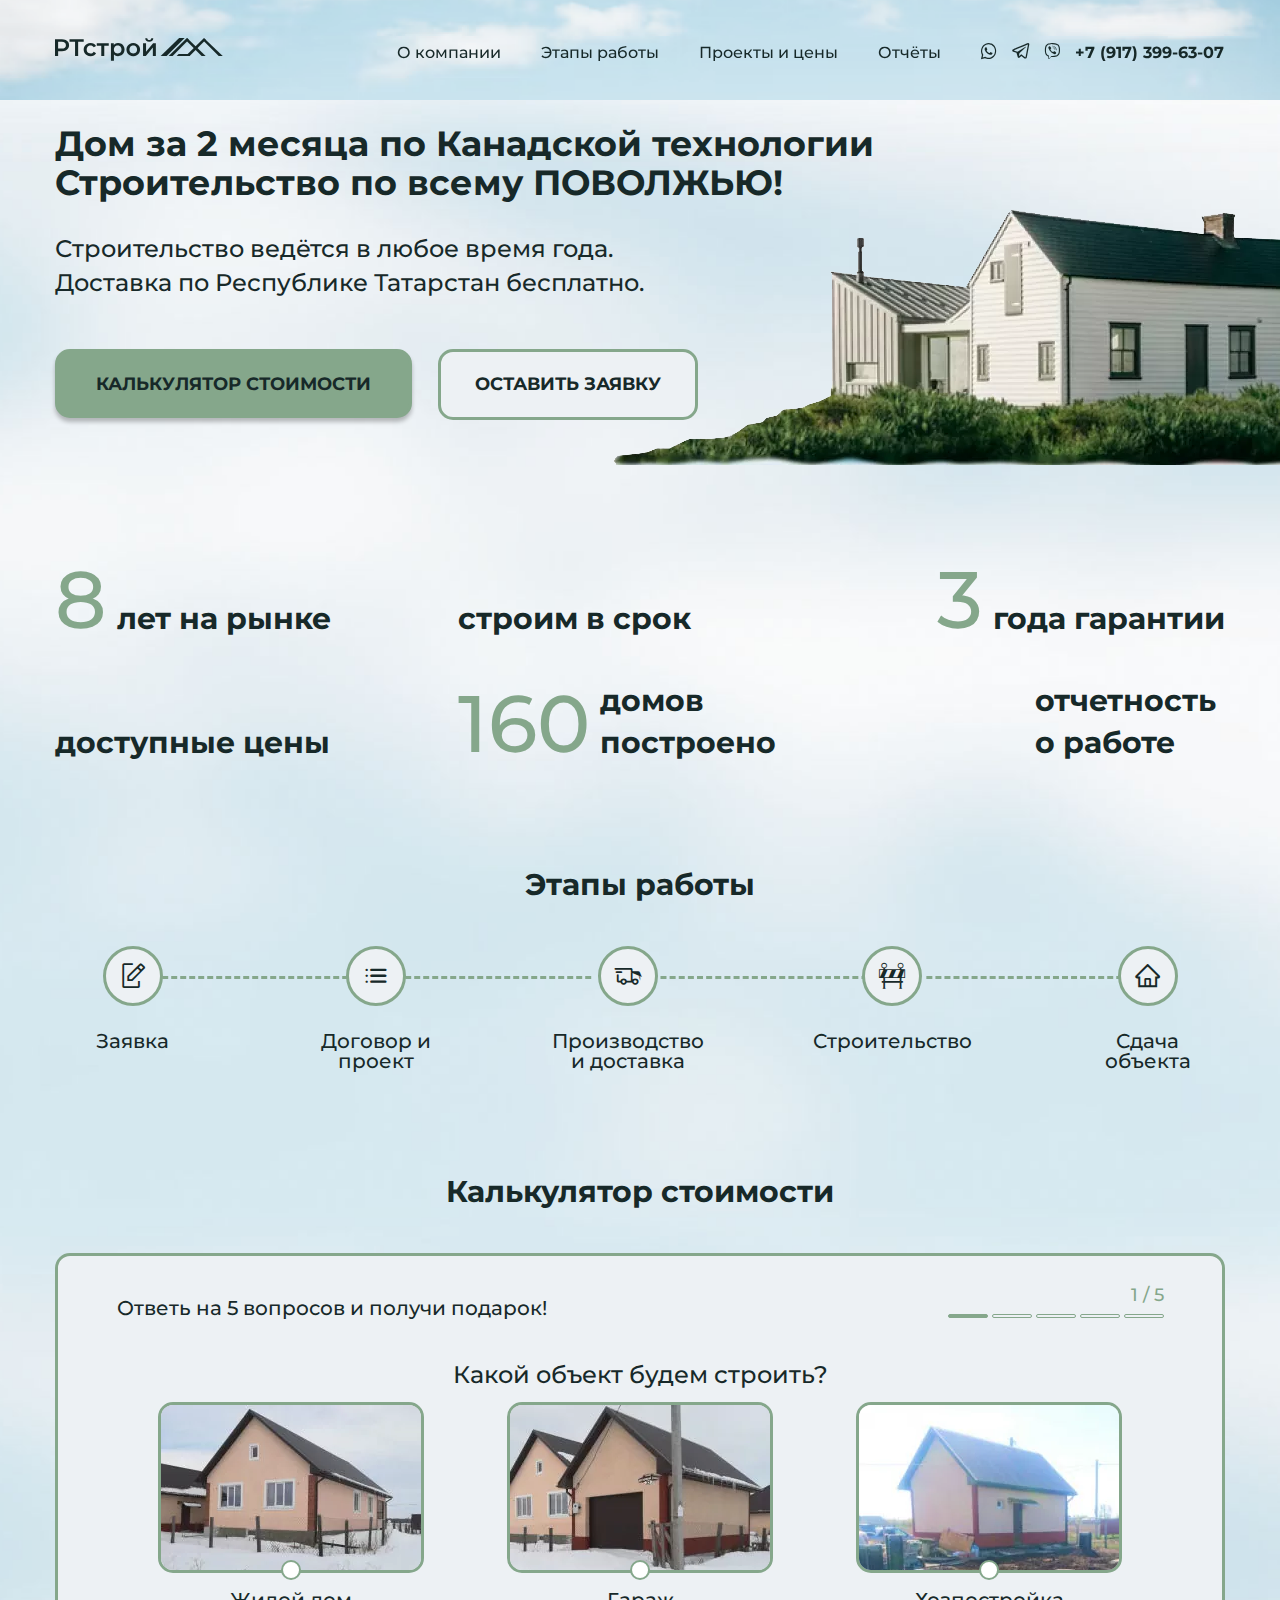
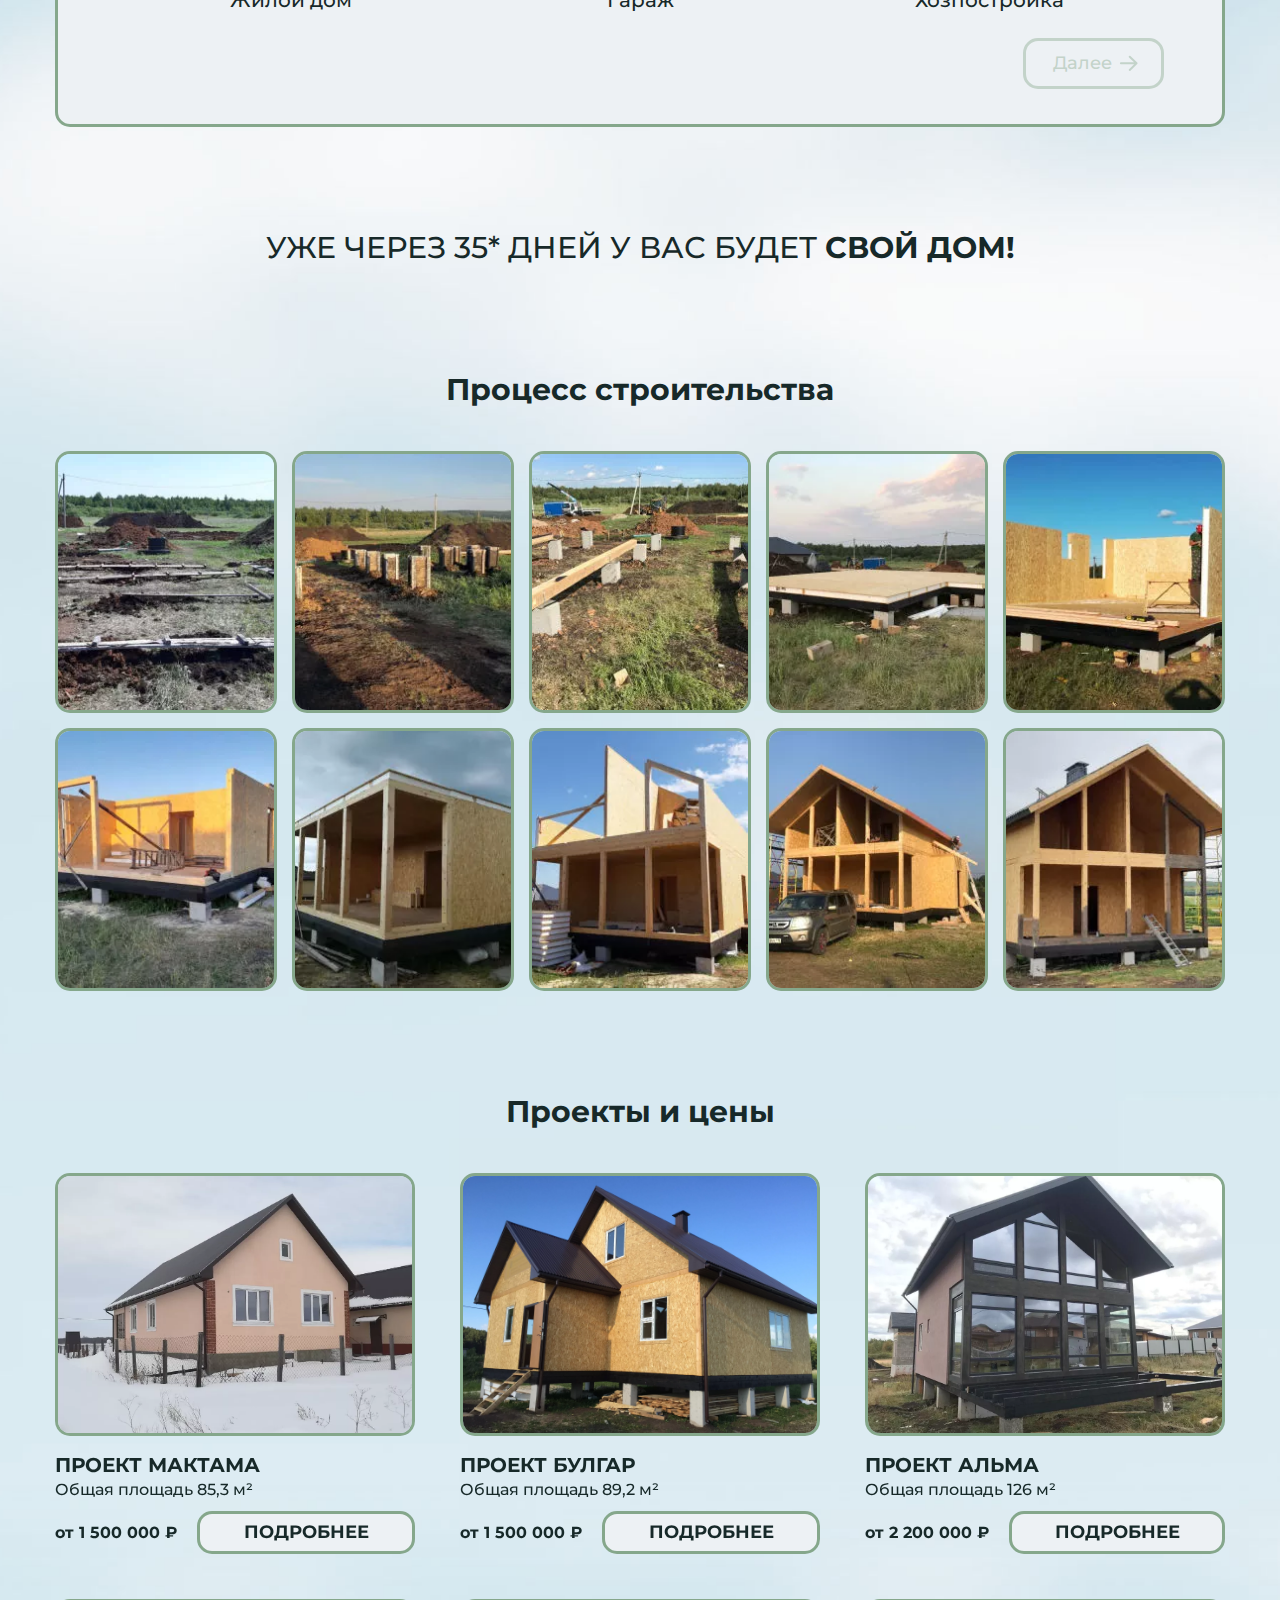
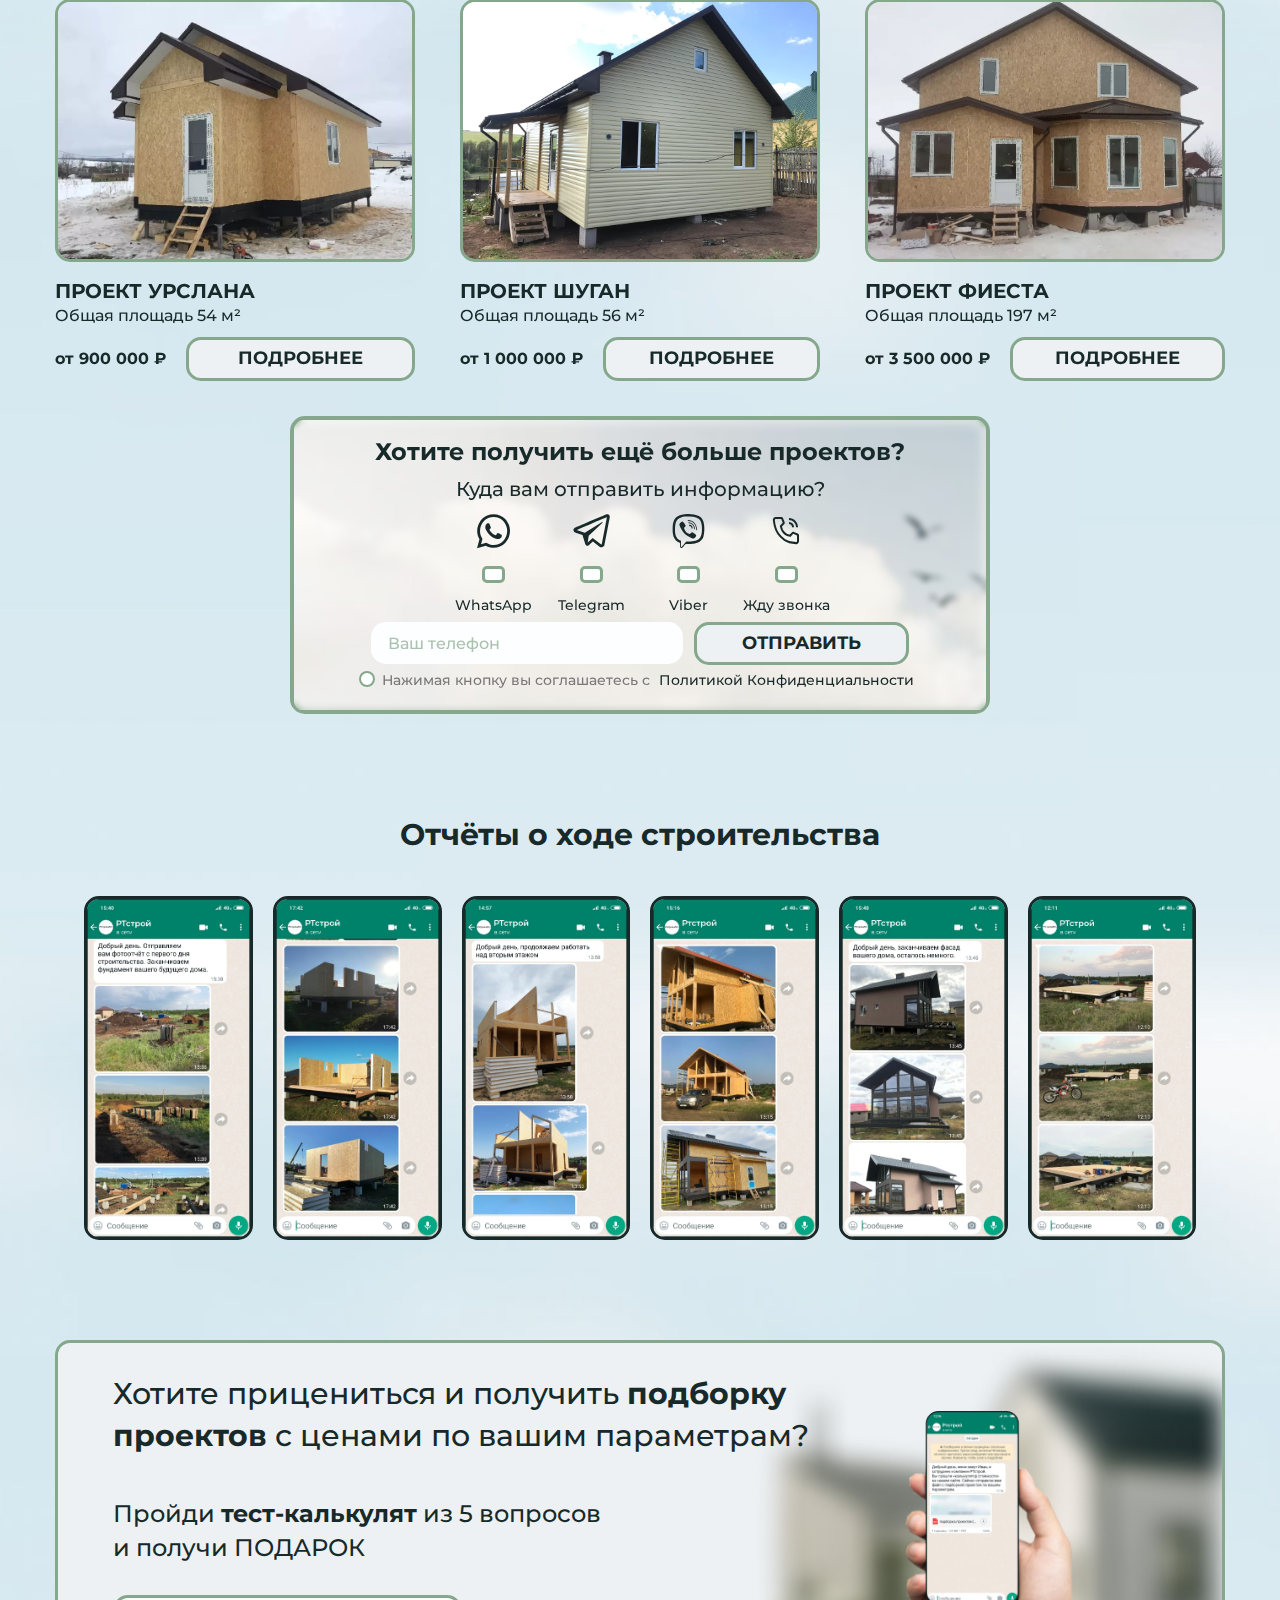
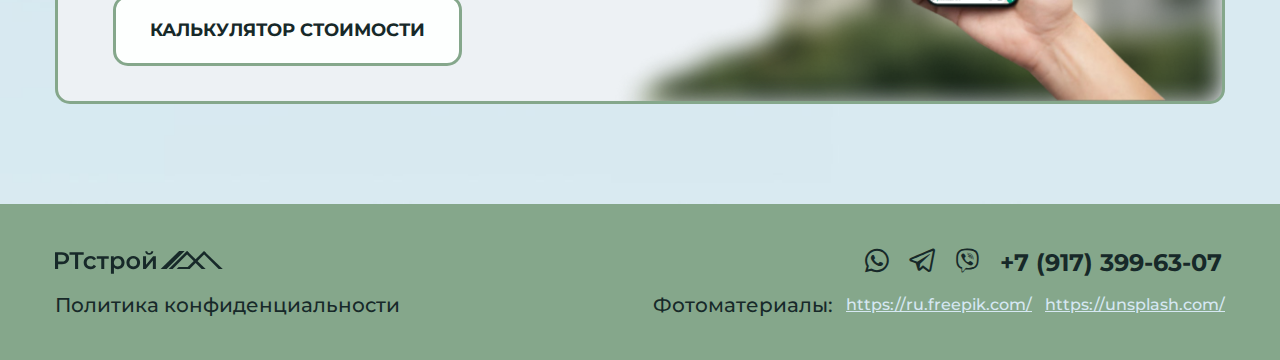
==== commit 5afb59c1: "rc1-33" ====
--- a/index.html
+++ b/index.html
@@ -6,7 +6,6 @@
    <meta http-equiv="X-UA-Compatible" content="IE=edge">
    <meta name="viewport" content="width=device-width, initial-scale=1.0">
    <title>РТстрой</title>
-   <!-- <link href="https://fonts.googleapis.com/css?family=Montserrat:regular,500,600,700&display=swap" rel="stylesheet" /> -->
    <link rel="stylesheet" href="./css/iconsfont.css">
    <link rel="icon" href="./img/favicons/favicon.svg" type="image/svg+xml">
    <link rel="stylesheet" href="./css/swiper-bundle.min.css">
@@ -719,101 +718,131 @@
                <div class="process__slider swiper">
                   <div class="process__wrapper swiper-wrapper">
                      <div class="process__slide swiper-slide">
-                        <a href="#process-image-popup_1" class="popup-link swiper-slide__image">
+                        <a href="#process-image-popup" class="popup-link swiper-slide__image"
+                           onclick="popupProcessSwiper.slideTo(0, 0, false);">
                            <picture class="process__image">
-                              <source srcset="./img/process/1-1530w.webp" type="image/webp">
-                              <source srcset="./img/process/1-1530w.jpg" type="image/jpeg" media="min-width:1330px">
-                              <source srcset="./img/process/1.jpg" type="image/jpeg" media="max-width:640.98px">
+                              <source srcset="./img/process/1.webp" type="image/webp">
+                              <source srcset="./img/process/1-1530w.webp" type="image/webp"
+                                 media="(max-width:640.98px) and (min-width:350px)">
+                              <source srcset="./img/process/1-1530w.jpg" type="image/jpeg"
+                                 media="(max-width:640.98px) and (min-width:350px)">
                               <img src="./img/process/1.jpg" alt="Фото процесса строительства объекта">
                            </picture>
                         </a>
                      </div>
                      <div class="process__slide swiper-slide">
-                        <a href="#process-image-popup_2" class="popup-link swiper-slide__image">
+                        <a href="#process-image-popup" class="popup-link swiper-slide__image"
+                           onclick="popupProcessSwiper.slideTo(1, 0, false);">
                            <picture class="process__image">
-                              <source srcset="./img/process/2-1530w.webp" type="image/webp">
-                              <source srcset="./img/process/2-1530w.jpg" type="image/jpeg" media="min-width:1330px">
-                              <source srcset="./img/process/2.jpg" type="image/jpeg" media="max-width:640.98px">
+                              <source srcset="./img/process/2.webp" type="image/webp">
+                              <source srcset="./img/process/2-1530w.webp" type="image/webp"
+                                 media="(max-width:640.98px) and (min-width:350px)">
+                              <source srcset="./img/process/2-1530w.jpg" type="image/jpeg"
+                                 media="(max-width:640.98px) and (min-width:350px)">
                               <img src="./img/process/2.jpg" alt="Фото процесса строительства объекта">
                            </picture>
                         </a>
                      </div>
                      <div class="process__slide swiper-slide">
-                        <a href="#process-image-popup_3" class="popup-link swiper-slide__image">
+                        <a href="#process-image-popup" class="popup-link swiper-slide__image"
+                           onclick="popupProcessSwiper.slideTo(2, 0, false);">
                            <picture class="process__image">
-                              <source srcset="./img/process/3-1530w.webp" type="image/webp">
-                              <source srcset="./img/process/3-1530w.jpg" type="image/jpeg" media="min-width:1330px">
-                              <source srcset="./img/process/3.jpg" type="image/jpeg" media="max-width:640.98px">
+                              <source srcset="./img/process/3.webp" type="image/webp">
+                              <source srcset="./img/process/3-1530w.webp" type="image/webp"
+                                 media="(max-width:640.98px) and (min-width:350px)">
+                              <source srcset="./img/process/3-1530w.jpg" type="image/jpeg"
+                                 media="(max-width:640.98px) and (min-width:350px)">
                               <img src="./img/process/3.jpg" alt="Фото процесса строительства объекта">
                            </picture>
                         </a>
                      </div>
                      <div class="process__slide swiper-slide">
-                        <a href="#process-image-popup_4" class="popup-link swiper-slide__image">
+                        <a href="#process-image-popup" class="popup-link swiper-slide__image"
+                           onclick="popupProcessSwiper.slideTo(3, 0, false);">
                            <picture class="process__image">
-                              <source srcset="./img/process/4-1530w.webp" type="image/webp">
-                              <source srcset="./img/process/4-1530w.jpg" type="image/jpeg" media="min-width:1330px">
-                              <source srcset="./img/process/4.jpg" type="image/jpeg" media="max-width:640.98px">
+                              <source srcset="./img/process/4.webp" type="image/webp">
+                              <source srcset="./img/process/4-1530w.webp" type="image/webp"
+                                 media="(max-width:640.98px) and (min-width:350px)">
+                              <source srcset="./img/process/4-1530w.jpg" type="image/jpeg"
+                                 media="(max-width:640.98px) and (min-width:350px)">
                               <img src="./img/process/4.jpg" alt="Фото процесса строительства объекта">
                            </picture>
                         </a>
                      </div>
                      <div class="process__slide swiper-slide">
-                        <a href="#process-image-popup_5" class="popup-link swiper-slide__image">
+                        <a href="#process-image-popup" class="popup-link swiper-slide__image"
+                           onclick="popupProcessSwiper.slideTo(4, 0, false);">
                            <picture class="process__image">
-                              <source srcset="./img/process/5-1530w.webp" type="image/webp">
-                              <source srcset="./img/process/5-1530w.jpg" type="image/jpeg" media="min-width:1330px">
-                              <source srcset="./img/process/5.jpg" type="image/jpeg" media="max-width:640.98px">
+                              <source srcset="./img/process/5.webp" type="image/webp">
+                              <source srcset="./img/process/5-1530w.webp" type="image/webp"
+                                 media="(max-width:640.98px) and (min-width:350px)">
+                              <source srcset="./img/process/5-1530w.jpg" type="image/jpeg"
+                                 media="(max-width:640.98px) and (min-width:350px)">
                               <img src="./img/process/5.jpg" alt="Фото процесса строительства объекта">
                            </picture>
                         </a>
                      </div>
                      <div class="process__slide swiper-slide">
-                        <a href="#process-image-popup_6" class="popup-link swiper-slide__image">
+                        <a href="#process-image-popup" class="popup-link swiper-slide__image"
+                           onclick="popupProcessSwiper.slideTo(5, 0, false);">
                            <picture class="process__image">
-                              <source srcset="./img/process/6-1530w.webp" type="image/webp">
-                              <source srcset="./img/process/6-1530w.jpg" type="image/jpeg" media="min-width:1330px">
-                              <source srcset="./img/process/6.jpg" type="image/jpeg" media="max-width:640.98px">
+                              <source srcset="./img/process/6.webp" type="image/webp">
+                              <source srcset="./img/process/6-1530w.webp" type="image/webp"
+                                 media="(max-width:640.98px) and (min-width:350px)">
+                              <source srcset="./img/process/6-1530w.jpg" type="image/jpeg"
+                                 media="(max-width:640.98px) and (min-width:350px)">
                               <img src="./img/process/6.jpg" alt="Фото процесса строительства объекта">
                            </picture>
                         </a>
                      </div>
                      <div class="process__slide swiper-slide">
-                        <a href="#process-image-popup_7" class="popup-link swiper-slide__image">
+                        <a href="#process-image-popup" class="popup-link swiper-slide__image"
+                           onclick="popupProcessSwiper.slideTo(6, 0, false);">
                            <picture class="process__image">
-                              <source srcset="./img/process/7-1530w.webp" type="image/webp">
-                              <source srcset="./img/process/7-1530w.jpg" type="image/jpeg" media="min-width:1330px">
-                              <source srcset="./img/process/7.jpg" type="image/jpeg" media="max-width:640.98px">
+                              <source srcset="./img/process/7.webp" type="image/webp">
+                              <source srcset="./img/process/7-1530w.webp" type="image/webp"
+                                 media="(max-width:640.98px) and (min-width:350px)">
+                              <source srcset="./img/process/7-1530w.jpg" type="image/jpeg"
+                                 media="(max-width:640.98px) and (min-width:350px)">
                               <img src="./img/process/7.jpg" alt="Фото процесса строительства объекта">
                            </picture>
                         </a>
                      </div>
                      <div class="process__slide swiper-slide">
-                        <a href="#process-image-popup_8" class="popup-link swiper-slide__image">
+                        <a href="#process-image-popup" class="popup-link swiper-slide__image"
+                           onclick="popupProcessSwiper.slideTo(7, 0, false);">
                            <picture class="process__image">
-                              <source srcset="./img/process/8-1530w.webp" type="image/webp">
-                              <source srcset="./img/process/8-1530w.jpg" type="image/jpeg" media="min-width:1330px">
-                              <source srcset="./img/process/8.jpg" type="image/jpeg" media="max-width:640.98px">
+                              <source srcset="./img/process/8.webp" type="image/webp">
+                              <source srcset="./img/process/8-1530w.webp" type="image/webp"
+                                 media="(max-width:640.98px) and (min-width:350px)">
+                              <source srcset="./img/process/8-1530w.jpg" type="image/jpeg"
+                                 media="(max-width:640.98px) and (min-width:350px)">
                               <img src="./img/process/8.jpg" alt="Фото процесса строительства объекта">
                            </picture>
                         </a>
                      </div>
                      <div class="process__slide swiper-slide">
-                        <a href="#process-image-popup_9" class="popup-link swiper-slide__image">
+                        <a href="#process-image-popup" class="popup-link swiper-slide__image"
+                           onclick="popupProcessSwiper.slideTo(8, 0, false);">
                            <picture class="process__image">
-                              <source srcset="./img/process/9-1530w.webp" type="image/webp">
-                              <source srcset="./img/process/9-1530w.jpg" type="image/jpeg" media="min-width:1330px">
-                              <source srcset="./img/process/9.jpg" type="image/jpeg" media="max-width:640.98px">
+                              <source srcset="./img/process/9.webp" type="image/webp">
+                              <source srcset="./img/process/9-1530w.webp" type="image/webp"
+                                 media="(max-width:640.98px) and (min-width:350px)">
+                              <source srcset="./img/process/9-1530w.jpg" type="image/jpeg"
+                                 media="(max-width:640.98px) and (min-width:350px)">
                               <img src="./img/process/9.jpg" alt="Фото процесса строительства объекта">
                            </picture>
                         </a>
                      </div>
                      <div class="process__slide swiper-slide">
-                        <a href="#process-image-popup_10" class="popup-link swiper-slide__image">
+                        <a href="#process-image-popup" class="popup-link swiper-slide__image"
+                           onclick="popupProcessSwiper.slideTo(9, 0, false);">
                            <picture class="process__image">
-                              <source srcset="./img/process/10-1530w.webp" type="image/webp">
-                              <source srcset="./img/process/10-1530w.jpg" type="image/jpeg" media="min-width:1330px">
-                              <source srcset="./img/process/10.jpg" type="image/jpeg" media="max-width:640.98px">
+                              <source srcset="./img/process/10.webp" type="image/webp">
+                              <source srcset="./img/process/10-1530w.webp" type="image/webp"
+                                 media="(max-width:640.98px) and (min-width:350px)">
+                              <source srcset="./img/process/10-1530w.jpg" type="image/jpeg"
+                                 media="(max-width:640.98px) and (min-width:350px)">
                               <img src="./img/process/10.jpg" alt="Фото процесса строительства объекта">
                            </picture>
                         </a>
@@ -836,9 +865,9 @@
                               <picture class="card__image">
                                  <source srcset="./img/projects/maktama/1-maktama@2px.webp" type="image/webp">
                                  <source srcset="./img/projects/maktama/1-maktama@2px.jpg" type="image/jpeg"
-                                    media="min-width:1330px">
+                                    media="min-width:991px">
                                  <source srcset="./img/projects/maktama/1-maktama.jpg" type="image/jpeg"
-                                    media="max-width:640.98px">
+                                    media="max-width:991px">
                                  <img src="./img/projects/maktama/1-maktama.jpg" alt="Проект Мактама">
                               </picture>
                            </a>
@@ -857,9 +886,9 @@
                               <picture class="card__image">
                                  <source srcset="./img/projects/bulgar/2-bulgar@2px.webp" type="image/webp">
                                  <source srcset="./img/projects/bulgar/2-bulgar@2px.jpg" type="image/jpeg"
-                                    media="min-width:1330px">
+                                    media="min-width:991px">
                                  <source srcset="./img/projects/bulgar/2-bulgar.jpg" type="image/jpeg"
-                                    media="max-width:640.98px">
+                                    media="max-width:991px">
                                  <img src="./img/projects/bulgar/2-bulgar.jpg" alt="Проект Булгар">
                               </picture>
                            </a>
@@ -878,9 +907,9 @@
                               <picture class="card__image">
                                  <source srcset="./img/projects/alma/3-alma@2px.webp" type="image/webp">
                                  <source srcset="./img/projects/alma/3-alma@2px.jpg" type="image/jpeg"
-                                    media="min-width:1330px">
+                                    media="min-width:991px">
                                  <source srcset="./img/projects/alma/3-alma.jpg" type="image/jpeg"
-                                    media="max-width:640.98px">
+                                    media="max-width:991px">
                                  <img src="./img/projects/alma/3-alma.jpg" alt="Проект Альма">
                               </picture>
                            </a>
@@ -899,9 +928,9 @@
                               <picture class="card__image">
                                  <source srcset="./img/projects/urslana/4-urslana@2px.webp" type="image/webp">
                                  <source srcset="./img/projects/urslana/4-urslana@2px.jpg" type="image/jpeg"
-                                    media="min-width:1330px">
+                                    media="min-width:991px">
                                  <source srcset="./img/projects/urslana/4-urslana.jpg" type="image/jpeg"
-                                    media="max-width:640.98px">
+                                    media="max-width:991px">
                                  <img src="./img/projects/urslana/4-urslana.jpg" alt="Проект Урслана">
                               </picture>
                            </a>
@@ -941,9 +970,9 @@
                               <picture class="card__image">
                                  <source srcset="./img/projects/fiesta/6-fiesta@2px.webp" type="image/webp">
                                  <source srcset="./img/projects/fiesta/6-fiesta@2px.jpg" type="image/jpeg"
-                                    media="min-width:1330px">
+                                    media="min-width:991px">
                                  <source srcset="./img/projects/fiesta/6-fiesta.jpg" type="image/jpeg"
-                                    media="max-width:640.98px">
+                                    media="max-width:991px">
                                  <img src="./img/projects/fiesta/6-fiesta.jpg" alt="Проект Фиеста">
                               </picture>
                            </a>
@@ -1019,7 +1048,7 @@
                <div class="reports__slider swiper">
                   <div class="reports__wrapper swiper-wrapper">
                      <div class="reports__slide swiper-slide">
-                        <a href="#reports-image-popup_1" class="popup-link swiper-slide__image">
+                        <a href="#reports-image-popup" class="popup-link swiper-slide__image">
                            <picture class="reports__image">
                               <source srcset="./img/reports/1.webp" type="image/webp">
                               <img src="./img/reports/1.jpg" alt="Отчет по ватсап">
@@ -1027,7 +1056,7 @@
                         </a>
                      </div>
                      <div class="reports__slide swiper-slide">
-                        <a href="#reports-image-popup_2" class="popup-link swiper-slide__image">
+                        <a href="#reports-image-popup" class="popup-link swiper-slide__image">
                            <picture class="reports__image">
                               <source srcset="./img/reports/2.webp" type="image/webp">
                               <img src="./img/reports/2.jpg" alt="Отчет по ватсап">
@@ -1035,7 +1064,7 @@
                         </a>
                      </div>
                      <div class="reports__slide swiper-slide">
-                        <a href="#reports-image-popup_3" class="popup-link swiper-slide__image">
+                        <a href="#reports-image-popup" class="popup-link swiper-slide__image">
                            <picture class="reports__image">
                               <source srcset="./img/reports/3.webp" type="image/webp">
                               <img src="./img/reports/3.jpg" alt="Отчет по ватсап">
@@ -1043,7 +1072,7 @@
                         </a>
                      </div>
                      <div class="reports__slide swiper-slide">
-                        <a href="#reports-image-popup_4" class="popup-link swiper-slide__image">
+                        <a href="#reports-image-popup" class="popup-link swiper-slide__image">
                            <picture class="reports__image">
                               <source srcset="./img/reports/4.webp" type="image/webp">
                               <img src="./img/reports/4.jpg" alt="Отчет по ватсап">
@@ -1051,7 +1080,7 @@
                         </a>
                      </div>
                      <div class="reports__slide swiper-slide">
-                        <a href="#reports-image-popup_5" class="popup-link swiper-slide__image">
+                        <a href="#reports-image-popup" class="popup-link swiper-slide__image">
                            <picture class="reports__image">
                               <source srcset="./img/reports/5.webp" type="image/webp">
                               <img src="./img/reports/5.jpg" alt="Отчет по ватсап">
@@ -1059,7 +1088,7 @@
                         </a>
                      </div>
                      <div class="reports__slide swiper-slide">
-                        <a href="#reports-image-popup_6" class="popup-link swiper-slide__image">
+                        <a href="#reports-image-popup" class="popup-link swiper-slide__image">
                            <picture class="reports__image">
                               <source srcset="./img/reports/6.webp" type="image/webp">
                               <img src="./img/reports/6.jpg" alt="Отчет по ватсап">
@@ -1189,133 +1218,99 @@
          </div>
       </div>
 
-      <div class="popup" id="process-image-popup_1">
+
+      <div class="popup" id="process-image-popup">
          <div class="popup__container">
             <div class="popup__content popup__content_image">
                <a href="#process" class="popup__close close-popup"></a>
-               <picture class="popup__process-image popup-link">
-                  <source srcset="./img/process/1-1530w.webp" type="image/webp">
-                  <source srcset="./img/process/1-1530w.jpg" type="image/jpeg" media="min-width:1330px">
-                  <source srcset="./img/process/1.jpg" type="image/jpeg" media="max-width:640.98px">
-                  <img src="./img/process/1.jpg" alt="Фото процесса строительства объекта">
-               </picture>
-            </div>
-         </div>
-      </div>
-      <div class="popup" id="process-image-popup_2">
-         <div class="popup__container">
-            <div class="popup__content popup__content_image">
-               <a href="#process" class="popup__close close-popup"></a>
-               <picture class="popup__process-image popup-link">
-                  <source srcset="./img/process/2-1530w.webp" type="image/webp">
-                  <source srcset="./img/process/2-1530w.jpg" type="image/jpeg" media="min-width:1330px">
-                  <source srcset="./img/process/2.jpg" type="image/jpeg" media="max-width:640.98px">
-                  <img src="./img/process/2.jpg" alt="Фото процесса строительства объекта">
-               </picture>
-            </div>
-         </div>
-      </div>
-      <div class="popup" id="process-image-popup_3">
-         <div class="popup__container">
-            <div class="popup__content popup__content_image">
-               <a href="#process" class="popup__close close-popup"></a>
-               <picture class="popup__process-image popup-link">
-                  <source srcset="./img/process/3-1530w.webp" type="image/webp">
-                  <source srcset="./img/process/3-1530w.jpg" type="image/jpeg" media="min-width:1330px">
-                  <source srcset="./img/process/3.jpg" type="image/jpeg" media="max-width:640.98px">
-                  <img src="./img/process/3.jpg" alt="Фото процесса строительства объекта">
-               </picture>
-            </div>
-         </div>
-      </div>
-      <div class="popup" id="process-image-popup_4">
-         <div class="popup__container">
-            <div class="popup__content popup__content_image">
-               <a href="#process" class="popup__close close-popup"></a>
-               <picture class="popup__process-image popup-link">
-                  <source srcset="./img/process/4-1530w.webp" type="image/webp">
-                  <source srcset="./img/process/4-1530w.jpg" type="image/jpeg" media="min-width:1330px">
-                  <source srcset="./img/process/4.jpg" type="image/jpeg" media="max-width:640.98px">
-                  <img src="./img/process/4.jpg" alt="Фото процесса строительства объекта">
-               </picture>
-            </div>
-         </div>
-      </div>
-      <div class="popup" id="process-image-popup_5">
-         <div class="popup__container">
-            <div class="popup__content popup__content_image">
-               <a href="#process" class="popup__close close-popup"></a>
-               <picture class="popup__process-image popup-link">
-                  <source srcset="./img/process/5-1530w.webp" type="image/webp">
-                  <source srcset="./img/process/5-1530w.jpg" type="image/jpeg" media="min-width:1330px">
-                  <source srcset="./img/process/5.jpg" type="image/jpeg" media="max-width:640.98px">
-                  <img src="./img/process/5.jpg" alt="Фото процесса строительства объекта">
-               </picture>
-            </div>
-         </div>
-      </div>
-      <div class="popup" id="process-image-popup_6">
-         <div class="popup__container">
-            <div class="popup__content popup__content_image">
-               <a href="#process" class="popup__close close-popup"></a>
-               <picture class="popup__process-image popup-link">
-                  <source srcset="./img/process/6-1530w.webp" type="image/webp">
-                  <source srcset="./img/process/6-1530w.jpg" type="image/jpeg" media="min-width:1330px">
-                  <source srcset="./img/process/6.jpg" type="image/jpeg" media="max-width:640.98px">
-                  <img src="./img/process/6.jpg" alt="Фото процесса строительства объекта">
-               </picture>
-            </div>
-         </div>
-      </div>
-      <div class="popup" id="process-image-popup_7">
-         <div class="popup__container">
-            <div class="popup__content popup__content_image">
-               <a href="#process" class="popup__close close-popup"></a>
-               <picture class="popup__process-image popup-link">
-                  <source srcset="./img/process/7-1530w.webp" type="image/webp">
-                  <source srcset="./img/process/7-1530w.jpg" type="image/jpeg" media="min-width:1330px">
-                  <source srcset="./img/process/7.jpg" type="image/jpeg" media="max-width:640.98px">
-                  <img src="./img/process/7.jpg" alt="Фото процесса строительства объекта">
-               </picture>
-            </div>
-         </div>
-      </div>
-      <div class="popup" id="process-image-popup_8">
-         <div class="popup__container">
-            <div class="popup__content popup__content_image">
-               <a href="#process" class="popup__close close-popup"></a>
-               <picture class="popup__process-image popup-link">
-                  <source srcset="./img/process/8-1530w.webp" type="image/webp">
-                  <source srcset="./img/process/8-1530w.jpg" type="image/jpeg" media="min-width:1330px">
-                  <source srcset="./img/process/8.jpg" type="image/jpeg" media="max-width:640.98px">
-                  <img src="./img/process/8.jpg" alt="Фото процесса строительства объекта">
-               </picture>
-            </div>
-         </div>
-      </div>
-      <div class="popup" id="process-image-popup_9">
-         <div class="popup__container">
-            <div class="popup__content popup__content_image">
-               <a href="#process" class="popup__close close-popup"></a>
-               <picture class="popup__process-image popup-link">
-                  <source srcset="./img/process/9-1530w.webp" type="image/webp">
-                  <source srcset="./img/process/9-1530w.jpg" type="image/jpeg" media="min-width:1330px">
-                  <source srcset="./img/process/9.jpg" type="image/jpeg" media="max-width:640.98px">
-                  <img src="./img/process/9.jpg" alt="Фото процесса строительства объекта">
-               </picture>
-            </div>
-         </div>
-      </div>
-      <div class="popup" id="process-image-popup_10">
-         <div class="popup__container">
-            <div class="popup__content popup__content_image">
-               <a href="#process" class="popup__close close-popup"></a>
-               <picture class="popup__process-image popup-link">
-                  <source srcset="./img/process/10-1530w.webp" type="image/webp">
-                  <source srcset="./img/process/10-1530w.jpg" type="image/jpeg" media="min-width:1330px">
-                  <source srcset="./img/process/10.jpg" type="image/jpeg" media="max-width:640.98px">
-                  <img src="./img/process/10.jpg" alt="Фото процесса строительства объекта">
-               </picture>
+               <div class="popup-process__buttons slider-buttons">
+                  <div class="slider-buttons__btn-prev popup__btn-prev swiper-button-prev"></div>
+                  <div class="slider-buttons__btn-next popup__btn-next swiper-button-next"></div>
+               </div>
+               <div class="popup-process__slider swiper">
+                  <div class="popup-process__wrapper swiper-wrapper">
+                     <div class="process__slide swiper-slide">
+                        <picture class="popup__process-image">
+                           <source srcset="./img/process/1-1530w.webp" type="image/webp">
+                           <source srcset="./img/process/1-1530w.jpg" type="image/jpeg" media="min-width:991px">
+                           <source srcset="./img/process/1.jpg" type="image/jpeg" media="max-width:991px">
+                           <img src="./img/process/1.jpg" alt="Фото процесса строительства объекта">
+                        </picture>
+                     </div>
+                     <div class="process__slide swiper-slide">
+                        <picture class="popup__process-image">
+                           <source srcset="./img/process/2-1530w.webp" type="image/webp">
+                           <source srcset="./img/process/2-1530w.jpg" type="image/jpeg" media="min-width:991px">
+                           <source srcset="./img/process/2.jpg" type="image/jpeg" media="max-width:991px">
+                           <img src="./img/process/2.jpg" alt="Фото процесса строительства объекта">
+                        </picture>
+                     </div>
+                     <div class="process__slide swiper-slide">
+                        <picture class="popup__process-image">
+                           <source srcset="./img/process/3-1530w.webp" type="image/webp">
+                           <source srcset="./img/process/3-1530w.jpg" type="image/jpeg" media="min-width:991px">
+                           <source srcset="./img/process/3.jpg" type="image/jpeg" media="max-width:991px">
+                           <img src="./img/process/3.jpg" alt="Фото процесса строительства объекта">
+                        </picture>
+                     </div>
+                     <div class="process__slide swiper-slide">
+                        <picture class="popup__process-image">
+                           <source srcset="./img/process/4-1530w.webp" type="image/webp">
+                           <source srcset="./img/process/4-1530w.jpg" type="image/jpeg" media="min-width:991px">
+                           <source srcset="./img/process/4.jpg" type="image/jpeg" media="max-width:991px">
+                           <img src="./img/process/4.jpg" alt="Фото процесса строительства объекта">
+                        </picture>
+                     </div>
+                     <div class="process__slide swiper-slide">
+                        <picture class="popup__process-image">
+                           <source srcset="./img/process/5-1530w.webp" type="image/webp">
+                           <source srcset="./img/process/5-1530w.jpg" type="image/jpeg" media="min-width:991px">
+                           <source srcset="./img/process/5.jpg" type="image/jpeg" media="max-width:991px">
+                           <img src="./img/process/5.jpg" alt="Фото процесса строительства объекта">
+                        </picture>
+                     </div>
+                     <div class="process__slide swiper-slide">
+                        <picture class="popup__process-image">
+                           <source srcset="./img/process/6-1530w.webp" type="image/webp">
+                           <source srcset="./img/process/6-1530w.jpg" type="image/jpeg" media="min-width:991px">
+                           <source srcset="./img/process/6.jpg" type="image/jpeg" media="max-width:991px">
+                           <img src="./img/process/6.jpg" alt="Фото процесса строительства объекта">
+                        </picture>
+                     </div>
+                     <div class="process__slide swiper-slide">
+                        <picture class="popup__process-image">
+                           <source srcset="./img/process/7-1530w.webp" type="image/webp">
+                           <source srcset="./img/process/7-1530w.jpg" type="image/jpeg" media="min-width:991px">
+                           <source srcset="./img/process/7.jpg" type="image/jpeg" media="max-width:991px">
+                           <img src="./img/process/7.jpg" alt="Фото процесса строительства объекта">
+                        </picture>
+                     </div>
+                     <div class="process__slide swiper-slide">
+                        <picture class="popup__process-image">
+                           <source srcset="./img/process/8-1530w.webp" type="image/webp">
+                           <source srcset="./img/process/8-1530w.jpg" type="image/jpeg" media="min-width:991px">
+                           <source srcset="./img/process/8.jpg" type="image/jpeg" media="max-width:991px">
+                           <img src="./img/process/8.jpg" alt="Фото процесса строительства объекта">
+                        </picture>
+                     </div>
+                     <div class="process__slide swiper-slide">
+                        <picture class="popup__process-image">
+                           <source srcset="./img/process/9-1530w.webp" type="image/webp">
+                           <source srcset="./img/process/9-1530w.jpg" type="image/jpeg" media="min-width:991px">
+                           <source srcset="./img/process/9.jpg" type="image/jpeg" media="max-width:991px">
+                           <img src="./img/process/9.jpg" alt="Фото процесса строительства объекта">
+                        </picture>
+                     </div>
+                     <div class="process__slide swiper-slide">
+                        <picture class="popup__process-image">
+                           <source srcset="./img/process/10-1530w.webp" type="image/webp">
+                           <source srcset="./img/process/10-1530w.jpg" type="image/jpeg" media="min-width:991px">
+                           <source srcset="./img/process/10.jpg" type="image/jpeg" media="max-width:991px">
+                           <img src="./img/process/10.jpg" alt="Фото процесса строительства объекта">
+                        </picture>
+                     </div>
+                  </div>
+               </div>
             </div>
          </div>
       </div>
@@ -1326,8 +1321,8 @@
                <a href="#projects" class="popup__close close-popup"></a>
                <picture class="popup__projects-image">
                   <source srcset="./img/projects/maktama/1-maktama@2px.webp" type="image/webp">
-                  <source srcset="./img/projects/maktama/1-maktama@2px.jpg" type="image/jpeg" media="min-width:1200px">
-                  <source srcset="./img/projects/maktama/1-maktama.jpg" type="image/jpeg" media="max-width:640.98px">
+                  <source srcset="./img/projects/maktama/1-maktama@2px.jpg" type="image/jpeg" media="min-width:991px">
+                  <source srcset="./img/projects/maktama/1-maktama.jpg" type="image/jpeg" media="max-width:991px">
                   <img src="./img/projects/maktama/1-maktama.jpg" alt="Проект Мактама">
                </picture>
             </div>
@@ -1339,8 +1334,8 @@
                <a href="#projects" class="popup__close close-popup"></a>
                <picture class="popup__projects-image">
                   <source srcset="./img/projects/bulgar/2-bulgar@2px.webp" type="image/webp">
-                  <source srcset="./img/projects/bulgar/2-bulgar@2px.jpg" type="image/jpeg" media="min-width:1200px">
-                  <source srcset="./img/projects/bulgar/2-bulgar.jpg" type="image/jpeg" media="max-width:640.98px">
+                  <source srcset="./img/projects/bulgar/2-bulgar@2px.jpg" type="image/jpeg" media="min-width:991px">
+                  <source srcset="./img/projects/bulgar/2-bulgar.jpg" type="image/jpeg" media="max-width:991px">
                   <img src="./img/projects/bulgar/2-bulgar.jpg" alt="Проект Булгар">
                </picture>
             </div>
@@ -1352,8 +1347,8 @@
                <a href="#projects" class="popup__close close-popup"></a>
                <picture class="popup__projects-image">
                   <source srcset="./img/projects/alma/3-alma@2px.webp" type="image/webp">
-                  <source srcset="./img/projects/alma/3-alma@2px.jpg" type="image/jpeg" media="min-width:1200px">
-                  <source srcset="./img/projects/alma/3-alma.jpg" type="image/jpeg" media="max-width:640.98px">
+                  <source srcset="./img/projects/alma/3-alma@2px.jpg" type="image/jpeg" media="min-width:991px">
+                  <source srcset="./img/projects/alma/3-alma.jpg" type="image/jpeg" media="max-width:991px">
                   <img src="./img/projects/alma/3-alma.jpg" alt="Проект Альма">
                </picture>
             </div>
@@ -1365,8 +1360,8 @@
                <a href="#projects" class="popup__close close-popup"></a>
                <picture class="popup__projects-image">
                   <source srcset="./img/projects/urslana/4-urslana@2px.webp" type="image/webp">
-                  <source srcset="./img/projects/urslana/4-urslana@2px.jpg" type="image/jpeg" media="min-width:1200px">
-                  <source srcset="./img/projects/urslana/4-urslana.jpg" type="image/jpeg" media="max-width:640.98px">
+                  <source srcset="./img/projects/urslana/4-urslana@2px.jpg" type="image/jpeg" media="min-width:991px">
+                  <source srcset="./img/projects/urslana/4-urslana.jpg" type="image/jpeg" media="max-width:991px">
                   <img src="./img/projects/urslana/4-urslana.jpg" alt="Проект Урслана">
                </picture>
             </div>
@@ -1378,8 +1373,8 @@
                <a href="#projects" class="popup__close close-popup"></a>
                <picture class="popup__projects-image">
                   <source srcset="./img/projects/shugan/5-shugan@2px.webp" type="image/webp">
-                  <source srcset="./img/projects/shugan/5-shugan@2px.jpg" type="image/jpeg" media="min-width:1200px">
-                  <source srcset="./img/projects/shugan/5-shugan.jpg" type="image/jpeg" media="max-width:640.98px">
+                  <source srcset="./img/projects/shugan/5-shugan@2px.jpg" type="image/jpeg" media="min-width:991px">
+                  <source srcset="./img/projects/shugan/5-shugan.jpg" type="image/jpeg" media="max-width:991px">
                   <img src="./img/projects/shugan/5-shugan.jpg" alt="Проект Шуган">
                </picture>
             </div>
@@ -1391,80 +1386,67 @@
                <a href="#projects" class="popup__close close-popup"></a>
                <picture class="popup__projects-image">
                   <source srcset="./img/projects/fiesta/6-fiesta@2px.webp" type="image/webp">
-                  <source srcset="./img/projects/fiesta/6-fiesta@2px.jpg" type="image/jpeg" media="min-width:1200px">
-                  <source srcset="./img/projects/fiesta/6-fiesta.jpg" type="image/jpeg" media="max-width:640.98px">
+                  <source srcset="./img/projects/fiesta/6-fiesta@2px.jpg" type="image/jpeg" media="min-width:991px">
+                  <source srcset="./img/projects/fiesta/6-fiesta.jpg" type="image/jpeg" media="max-width:991px">
                   <img src="./img/projects/fiesta/6-fiesta.jpg" alt="Проект Фиеста">
                </picture>
             </div>
          </div>
       </div>
 
-      <div class="popup" id="reports-image-popup_1">
+
+      <div class="popup" id="reports-image-popup">
          <div class="popup__container">
             <div class="popup__content popup__content_image">
                <a href="#reports" class="popup__close close-popup"></a>
-               <picture class="popup__reports-image popup-link">
-                  <source srcset="./img/reports/1.webp" type="image/webp">
-                  <img src="./img/reports/1.jpg" alt="Отчет по ватсап">
-               </picture>
+               <div class="popup-reports__buttons slider-buttons">
+                  <div class="slider-buttons__btn-prev popup__btn-prev swiper-button-prev"></div>
+                  <div class="slider-buttons__btn-next popup__btn-next swiper-button-next"></div>
+               </div>
+               <div class="popup-reports__slider swiper">
+                  <div class="popup-reports__wrapper swiper-wrapper">
+                     <div class="popup-reports__slide swiper-slide">
+                        <picture class="popup__reports-image">
+                           <source srcset="./img/reports/1.webp" type="image/webp">
+                           <img src="./img/reports/1.jpg" alt="Отчет по ватсап">
+                        </picture>
+                     </div>
+                     <div class="reports__slide swiper-slide">
+                        <picture class="popup__reports-image">
+                           <source srcset="./img/reports/2.webp" type="image/webp">
+                           <img src="./img/reports/2.jpg" alt="Отчет по ватсап">
+                        </picture>
+                     </div>
+                     <div class="reports__slide swiper-slide">
+                        <picture class="popup__reports-image">
+                           <source srcset="./img/reports/3.webp" type="image/webp">
+                           <img src="./img/reports/3.jpg" alt="Отчет по ватсап">
+                        </picture>
+                     </div>
+                     <div class="reports__slide swiper-slide">
+                        <picture class="popup__reports-image">
+                           <source srcset="./img/reports/4.webp" type="image/webp">
+                           <img src="./img/reports/4.jpg" alt="Отчет по ватсап">
+                        </picture>
+                     </div>
+                     <div class="reports__slide swiper-slide">
+                        <picture class="popup__reports-image">
+                           <source srcset="./img/reports/5.webp" type="image/webp">
+                           <img src="./img/reports/5.jpg" alt="Отчет по ватсап">
+                        </picture>
+                     </div>
+                     <div class="reports__slide swiper-slide">
+                        <picture class="popup__reports-image">
+                           <source srcset="./img/reports/6.webp" type="image/webp">
+                           <img src="./img/reports/6.jpg" alt="Отчет по ватсап">
+                        </picture>
+                     </div>
+                  </div>
+               </div>
             </div>
          </div>
       </div>
-      <div class="popup" id="reports-image-popup_2">
-         <div class="popup__container">
-            <div class="popup__content popup__content_image">
-               <a href="#reports" class="popup__close close-popup"></a>
-               <picture class="popup__reports-image popup-link">
-                  <source srcset="./img/reports/2.webp" type="image/webp">
-                  <img src="./img/reports/2.jpg" alt="Отчет по ватсап">
-               </picture>
-            </div>
-         </div>
-      </div>
-      <div class="popup" id="reports-image-popup_3">
-         <div class="popup__container">
-            <div class="popup__content popup__content_image">
-               <a href="#reports" class="popup__close close-popup"></a>
-               <picture class="popup__reports-image popup-link">
-                  <source srcset="./img/reports/3.webp" type="image/webp">
-                  <img src="./img/reports/3.jpg" alt="Отчет по ватсап">
-               </picture>
-            </div>
-         </div>
-      </div>
-      <div class="popup" id="reports-image-popup_4">
-         <div class="popup__container">
-            <div class="popup__content popup__content_image">
-               <a href="#reports" class="popup__close close-popup"></a>
-               <picture class="popup__reports-image popup-link">
-                  <source srcset="./img/reports/4.webp" type="image/webp">
-                  <img src="./img/reports/4.jpg" alt="Отчет по ватсап">
-               </picture>
-            </div>
-         </div>
-      </div>
-      <div class="popup" id="reports-image-popup_5">
-         <div class="popup__container">
-            <div class="popup__content popup__content_image">
-               <a href="#reports" class="popup__close close-popup"></a>
-               <picture class="popup__reports-image popup-link">
-                  <source srcset="./img/reports/5.webp" type="image/webp">
-                  <img src="./img/reports/5.jpg" alt="Отчет по ватсап">
-               </picture>
-            </div>
-         </div>
-      </div>
-      <div class="popup" id="reports-image-popup_6">
-         <div class="popup__container">
-            <div class="popup__content popup__content_image">
-               <a href="#reports" class="popup__close close-popup"></a>
-               <picture class="popup__reports-image popup-link">
-                  <source srcset="./img/reports/6.webp" type="image/webp">
-                  <img src="./img/reports/6.jpg" alt="Отчет по ватсап">
-               </picture>
-            </div>
-         </div>
-      </div>
+
 
       <div class="popup" id="maktama-project-popup">
          <div class="popup__container">
@@ -1483,14 +1465,14 @@
                               <div class="box__image image-slider_maktama swiper">
                                  <div class="image-slider__wrapper swiper-wrapper">
                                     <div class="image-slider__slide swiper-slide">
-                                       <a href="#image-slider-maktama-popup_1" class="popup-link swiper-slide__image">
+                                       <a href="#popup-image-slider-maktama" class="popup-link swiper-slide__image">
                                           <picture class="image-slider__image">
                                              <source srcset="./img/projects/maktama/1-maktama@2px.webp"
                                                 type="image/webp">
                                              <source srcset="./img/projects/maktama/1-maktama@2px.jpg" type="image/jpeg"
-                                                media="min-width:1200px">
+                                                media="min-width:991px">
                                              <source srcset="./img/projects/maktama/1-maktama.jpg" type="image/jpeg"
-                                                media="max-width:640.98px">
+                                                media="max-width:991px">
                                              <img data-src="./img/projects/maktama/1-maktama.jpg"
                                                 src="./img/projects/maktama/1-maktama.jpg" class="swiper-lazy"
                                                 alt="Общий вид дома">
@@ -1498,7 +1480,7 @@
                                        </a>
                                     </div>
                                     <div class="image-slider__slide swiper-slide">
-                                       <a href="#image-slider-maktama-popup_2" class="popup-link swiper-slide__image">
+                                       <a href="#popup-image-slider-maktama" class="popup-link swiper-slide__image">
                                           <picture class="image-slider__image">
                                              <source srcset="./img/projects/maktama/image-2@2px.webp" type="image/webp">
                                              <img data-src="./img/projects/maktama/image-2@2px.jpg"
@@ -1508,7 +1490,7 @@
                                        </a>
                                     </div>
                                     <div class="image-slider__slide swiper-slide">
-                                       <a href="#image-slider-maktama-popup_3" class="popup-link swiper-slide__image">
+                                       <a href="#popup-image-slider-maktama" class="popup-link swiper-slide__image">
                                           <picture class="image-slider__image">
                                              <source srcset="./img/projects/maktama/image-3@2px.webp" type="image/webp">
                                              <img data-src="./img/projects/maktama/image-3@2px.jpg"
@@ -1518,7 +1500,7 @@
                                        </a>
                                     </div>
                                     <div class="image-slider__slide swiper-slide">
-                                       <a href="#image-slider-maktama-popup_4" class="popup-link swiper-slide__image">
+                                       <a href="#popup-image-slider-maktama" class="popup-link swiper-slide__image">
                                           <picture class="image-slider__image">
                                              <source srcset="./img/projects/maktama/image-4@2px.webp" type="image/webp">
                                              <img data-src="./img/projects/maktama/image-4@2px.jpg"
@@ -1528,7 +1510,7 @@
                                        </a>
                                     </div>
                                     <div class="image-slider__slide swiper-slide">
-                                       <a href="#image-slider-maktama-popup_5" class="popup-link swiper-slide__image">
+                                       <a href="#popup-image-slider-maktama" class="popup-link swiper-slide__image">
                                           <picture class="image-slider__image">
                                              <source srcset="./img/projects/maktama/image-5@2px.webp" type="image/webp">
                                              <img data-src="./img/projects/maktama/image-5@2px.jpg"
@@ -1538,7 +1520,7 @@
                                        </a>
                                     </div>
                                     <div class="image-slider__slide swiper-slide">
-                                       <a href="#image-slider-maktama-popup_6" class="popup-link swiper-slide__image">
+                                       <a href="#popup-image-slider-maktama" class="popup-link swiper-slide__image">
                                           <picture class="image-slider__image">
                                              <source srcset="./img/projects/maktama/image-6@2px.webp" type="image/webp">
                                              <img data-src="./img/projects/maktama/image-6@2px.jpg"
@@ -1639,6 +1621,89 @@
             </div>
          </div>
       </div>
+      <div class="popup" id="popup-image-slider-maktama">
+         <div class="popup__container">
+            <div class="popup__content popup__content_image">
+               <a href="#maktama-project-popup" class="popup__close close-popup"></a>
+               <div class="popup-image-slider-maktama__buttons slider-buttons">
+                  <div class="slider-buttons__btn-prev popup__btn-prev swiper-button-prev"></div>
+                  <div class="slider-buttons__btn-next popup__btn-next swiper-button-next"></div>
+               </div>
+               <div class="popup-image-slider-maktama__slider swiper">
+                  <div class="popup-image-slider-maktama__wrapper swiper-wrapper">
+                     <div class="popup-image-slider-maktama__slide swiper-slide">
+                        <picture class="popup__image-slider-maktama image-popup">
+                           <source srcset="./img/projects/maktama/1-maktama@2px.webp" type="image/webp">
+                           <source srcset="./img/projects/maktama/1-maktama@2px.jpg" type="image/jpeg"
+                              media="min-width:991px">
+                           <source srcset="./img/projects/maktama/1-maktama.jpg" type="image/jpeg"
+                              media="max-width:991px">
+                           <img data-src="./img/projects/maktama/1-maktama.jpg"
+                              src="./img/projects/maktama/1-maktama.jpg" class="swiper-lazy" alt="Общий вид дома">
+                        </picture>
+                     </div>
+                     <div class="popup-image-slider-maktama__slide swiper-slide">
+                        <picture class="popup__image-slider-maktama image-popup">
+                           <source srcset="./img/projects/maktama/image-2@2px.webp" type="image/webp">
+                           <source srcset="./img/projects/maktama/image-2@2px.jpg" type="image/jpeg"
+                              media="min-width:991px">
+                           <source srcset="./img/projects/maktama/image-2.jpg" type="image/jpeg"
+                              media="max-width:991px">
+                           <img data-src="./img/projects/maktama/image-2.jpg" src="./img/projects/maktama/image-2.jpg"
+                              class="swiper-lazy" alt="Общий вид дома">
+                        </picture>
+                     </div>
+                     <div class="popup-image-slider-maktama__slide swiper-slide">
+                        <picture class="popup__image-slider-maktama image-popup">
+                           <source srcset="./img/projects/maktama/image-3@2px.webp" type="image/webp">
+                           <source srcset="./img/projects/maktama/image-3@2px.jpg" type="image/jpeg"
+                              media="min-width:991px">
+                           <source srcset="./img/projects/maktama/image-3.jpg" type="image/jpeg"
+                              media="max-width:991px">
+                           <img data-src="./img/projects/maktama/image-3.jpg" src="./img/projects/maktama/image-3.jpg"
+                              class="swiper-lazy" alt="Проект дома">
+                        </picture>
+                     </div>
+                     <div class="popup-image-slider-maktama__slide swiper-slide">
+                        <picture class="popup__image-slider-maktama image-popup">
+                           <source srcset="./img/projects/maktama/image-4@2px.webp" type="image/webp">
+                           <source srcset="./img/projects/maktama/image-4@2px.jpg" type="image/jpeg"
+                              media="min-width:991px">
+                           <source srcset="./img/projects/maktama/image-4.jpg" type="image/jpeg"
+                              media="max-width:991px">
+                           <img data-src="./img/projects/maktama/image-4.jpg" src="./img/projects/maktama/image-4.jpg"
+                              class="swiper-lazy" alt="Теплый пол">
+                        </picture>
+                     </div>
+                     <div class="popup-image-slider-maktama__slide swiper-slide">
+                        <picture class="popup__image-slider-maktama image-popup">
+                           <source srcset="./img/projects/maktama/image-5@2px.webp" type="image/webp">
+                           <source srcset="./img/projects/maktama/image-5@2px.jpg" type="image/jpeg"
+                              media="min-width:991px">
+                           <source srcset="./img/projects/maktama/image-5.jpg" type="image/jpeg"
+                              media="max-width:991px">
+                           <img data-src="./img/projects/maktama/image-5.jpg" src="./img/projects/maktama/image-5.jpg"
+                              class="swiper-lazy" alt="Теплый пол">
+                        </picture>
+                     </div>
+                     <div class="popup-image-slider-maktama__slide swiper-slide">
+                        <picture class="popup__image-slider-maktama image-popup">
+                           <source srcset="./img/projects/maktama/image-6@2px.webp" type="image/webp">
+                           <source srcset="./img/projects/maktama/image-6@2px.jpg" type="image/jpeg"
+                              media="min-width:991px">
+                           <source srcset="./img/projects/maktama/image-6.jpg" type="image/jpeg"
+                              media="max-width:991px">
+                           <img data-src="./img/projects/maktama/image-6.jpg" src="./img/projects/maktama/image-6.jpg"
+                              class="swiper-lazy" alt="Общий вид дома">
+                        </picture>
+                     </div>
+                  </div>
+               </div>
+            </div>
+         </div>
+      </div>
+
+
       <div class="popup" id="bulgar-project-popup">
          <div class="popup__container">
             <div class="popup__content">
@@ -1656,13 +1721,13 @@
                               <div class="box__image image-slider_bulgar swiper">
                                  <div class="image-slider__wrapper swiper-wrapper">
                                     <div class="image-slider__slide swiper-slide">
-                                       <a href="#image-slider-bulgar-popup_1" class="popup-link swiper-slide__image">
+                                       <a href="#popup-image-slider-bulgar" class="popup-link swiper-slide__image">
                                           <picture class="image-slider__image">
                                              <source srcset="./img/projects/bulgar/2-bulgar@2px.webp" type="image/webp">
                                              <source srcset="./img/projects/bulgar/2-bulgar@2px.jpg" type="image/jpeg"
-                                                media="min-width:1200px">
+                                                media="min-width:991px">
                                              <source srcset="./img/projects/bulgar/2-bulgar.jpg" type="image/jpeg"
-                                                media="max-width:640.98px">
+                                                media="max-width:991px">
                                              <img data-src="./img/projects/bulgar/2-bulgar.jpg"
                                                 src="./img/projects/bulgar/2-bulgar.jpg" class="swiper-lazy"
                                                 alt="Общий вид дома">
@@ -1670,7 +1735,7 @@
                                        </a>
                                     </div>
                                     <div class="image-slider__slide swiper-slide">
-                                       <a href="#image-slider-bulgar-popup_2" class="popup-link swiper-slide__image">
+                                       <a href="#popup-image-slider-bulgar" class="popup-link swiper-slide__image">
                                           <picture class="image-slider__image">
                                              <source srcset="./img/projects/bulgar/image-2@2px.webp" type="image/webp">
                                              <img data-src="./img/projects/bulgar/image-2@2px.jpg"
@@ -1680,7 +1745,7 @@
                                        </a>
                                     </div>
                                     <div class="image-slider__slide swiper-slide">
-                                       <a href="#image-slider-bulgar-popup_3" class="popup-link swiper-slide__image">
+                                       <a href="#popup-image-slider-bulgar" class="popup-link swiper-slide__image">
                                           <picture class="image-slider__image">
                                              <source srcset="./img/projects/bulgar/image-3@2px.webp" type="image/webp">
                                              <img data-src="./img/projects/bulgar/image-3@2px.jpg"
@@ -1690,7 +1755,7 @@
                                        </a>
                                     </div>
                                     <div class="image-slider__slide swiper-slide">
-                                       <a href="#image-slider-bulgar-popup_4" class="popup-link swiper-slide__image">
+                                       <a href="#popup-image-slider-bulgar" class="popup-link swiper-slide__image">
                                           <picture class="image-slider__image">
                                              <source srcset="./img/projects/bulgar/image-4@2px.webp" type="image/webp">
                                              <img data-src="./img/projects/bulgar/image-4@2px.jpg"
@@ -1700,7 +1765,7 @@
                                        </a>
                                     </div>
                                     <div class="image-slider__slide swiper-slide">
-                                       <a href="#image-slider-bulgar-popup_5" class="popup-link swiper-slide__image">
+                                       <a href="#popup-image-slider-bulgar" class="popup-link swiper-slide__image">
                                           <picture class="image-slider__image">
                                              <source srcset="./img/projects/bulgar/image-5@2px.webp" type="image/webp">
                                              <img data-src="./img/projects/bulgar/image-5@2px.jpg"
@@ -1710,7 +1775,7 @@
                                        </a>
                                     </div>
                                     <div class="image-slider__slide swiper-slide">
-                                       <a href="#image-slider-bulgar-popup_6" class="popup-link swiper-slide__image">
+                                       <a href="#popup-image-slider-bulgar" class="popup-link swiper-slide__image">
                                           <picture class="image-slider__image">
                                              <source srcset="./img/projects/bulgar/image-6@2px.webp" type="image/webp">
                                              <img data-src="./img/projects/bulgar/image-6@2px.jpg"
@@ -1720,7 +1785,7 @@
                                        </a>
                                     </div>
                                     <div class="image-slider__slide swiper-slide">
-                                       <a href="#image-slider-bulgar-popup_7" class="popup-link swiper-slide__image">
+                                       <a href="#popup-image-slider-bulgar" class="popup-link swiper-slide__image">
                                           <picture class="image-slider__image">
                                              <source srcset="./img/projects/bulgar/image-7@2px.webp" type="image/webp">
                                              <img data-src="./img/projects/bulgar/image-7@2px.jpg"
@@ -1827,6 +1892,94 @@
             </div>
          </div>
       </div>
+      <div class="popup" id="popup-image-slider-bulgar">
+         <div class="popup__container">
+            <div class="popup__content popup__content_image">
+               <a href="#bulgar-project-popup" class="popup__close close-popup"></a>
+               <div class="popup-image-slider-bulgar__buttons slider-buttons">
+                  <div class="slider-buttons__btn-prev popup__btn-prev swiper-button-prev"></div>
+                  <div class="slider-buttons__btn-next popup__btn-next swiper-button-next"></div>
+               </div>
+               <div class="popup-image-slider-bulgar__slider swiper">
+                  <div class="popup-image-slider-bulgar__wrapper swiper-wrapper">
+                     <div class="popup-image-slider-bulgar__slide swiper-slide">
+                        <picture class="popup__image-slider-bulgar image-popup">
+                           <source srcset="./img/projects/bulgar/2-bulgar@2px.webp" type="image/webp">
+                           <source srcset="./img/projects/bulgar/2-bulgar@2px.jpg" type="image/jpeg"
+                              media="min-width:991px">
+                           <source srcset="./img/projects/bulgar/2-bulgar.jpg" type="image/jpeg"
+                              media="max-width:991px">
+                           <img data-src="./img/projects/bulgar/2-bulgar.jpg" src="./img/projects/bulgar/2-bulgar.jpg"
+                              class="swiper-lazy" alt="Общий вид дома">
+                        </picture>
+                     </div>
+                     <div class="popup-image-slider-bulgar__slide swiper-slide">
+                        <picture class="popup__image-slider-bulgar image-popup">
+                           <source srcset="./img/projects/bulgar/image-2@2px.webp" type="image/webp">
+                           <source srcset="./img/projects/bulgar/image-2@2px.jpg" type="image/jpeg"
+                              media="min-width:991px">
+                           <source srcset="./img/projects/bulgar/image-2.jpg" type="image/jpeg" media="max-width:991px">
+                           <img data-src="./img/projects/bulgar/image-2.jpg" src="./img/projects/bulgar/image-2.jpg"
+                              class="swiper-lazy" alt="Проект дома">
+                        </picture>
+                     </div>
+                     <div class="popup-image-slider-bulgar__slide swiper-slide">
+                        <picture class="popup__image-slider-bulgar image-popup">
+                           <source srcset="./img/projects/bulgar/image-3@2px.webp" type="image/webp">
+                           <source srcset="./img/projects/bulgar/image-3@2px.jpg" type="image/jpeg"
+                              media="min-width:991px">
+                           <source srcset="./img/projects/bulgar/image-3.jpg" type="image/jpeg" media="max-width:991px">
+                           <img data-src="./img/projects/bulgar/image-3.jpg" src="./img/projects/bulgar/image-3.jpg"
+                              class="swiper-lazy" alt="Проект дома">
+                        </picture>
+                     </div>
+                     <div class="popup-image-slider-bulgar__slide swiper-slide">
+                        <picture class="popup__image-slider-bulgar image-popup">
+                           <source srcset="./img/projects/bulgar/image-4@2px.webp" type="image/webp">
+                           <source srcset="./img/projects/bulgar/image-4@2px.jpg" type="image/jpeg"
+                              media="min-width:991px">
+                           <source srcset="./img/projects/bulgar/image-4.jpg" type="image/jpeg" media="max-width:991px">
+                           <img data-src="./img/projects/bulgar/image-4.jpg" src="./img/projects/bulgar/image-4.jpg"
+                              class="swiper-lazy" alt="Фото фундамента дома">
+                        </picture>
+                     </div>
+                     <div class="popup-image-slider-bulgar__slide swiper-slide">
+                        <picture class="popup__image-slider-bulgar image-popup">
+                           <source srcset="./img/projects/bulgar/image-5@2px.webp" type="image/webp">
+                           <source srcset="./img/projects/bulgar/image-5@2px.jpg" type="image/jpeg"
+                              media="min-width:991px">
+                           <source srcset="./img/projects/bulgar/image-5.jpg" type="image/jpeg" media="max-width:991px">
+                           <img data-src="./img/projects/bulgar/image-5.jpg" src="./img/projects/bulgar/image-5.jpg"
+                              class="swiper-lazy" alt="Общий вид дома на этапе строительства">
+                        </picture>
+                     </div>
+                     <div class="popup-image-slider-bulgar__slide swiper-slide">
+                        <picture class="popup__image-slider-bulgar image-popup">
+                           <source srcset="./img/projects/bulgar/image-6@2px.webp" type="image/webp">
+                           <source srcset="./img/projects/bulgar/image-6@2px.jpg" type="image/jpeg"
+                              media="min-width:991px">
+                           <source srcset="./img/projects/bulgar/image-6.jpg" type="image/jpeg" media="max-width:991px">
+                           <img data-src="./img/projects/bulgar/image-6.jpg" src="./img/projects/bulgar/image-6.jpg"
+                              class="swiper-lazy" alt="Общий вид дома на этапе строительства">
+                        </picture>
+                     </div>
+                     <div class="popup-image-slider-bulgar__slide swiper-slide">
+                        <picture class="popup__image-slider-bulgar image-popup">
+                           <source srcset="./img/projects/bulgar/image-7@2px.webp" type="image/webp">
+                           <source srcset="./img/projects/bulgar/image-7@2px.jpg" type="image/jpeg"
+                              media="min-width:991px">
+                           <source srcset="./img/projects/bulgar/image-7.jpg" type="image/jpeg" media="max-width:991px">
+                           <img data-src="./img/projects/bulgar/image-7.jpg" src="./img/projects/bulgar/image-7.jpg"
+                              class="swiper-lazy" alt="Общий вид дома на этапе строительства">
+                        </picture>
+                     </div>
+                  </div>
+               </div>
+            </div>
+         </div>
+      </div>
+
+
       <div class="popup" id="alma-project-popup">
          <div class="popup__container">
             <div class="popup__content">
@@ -1844,13 +1997,13 @@
                               <div class="box__image image-slider_alma swiper">
                                  <div class="image-slider__wrapper swiper-wrapper">
                                     <div class="image-slider__slide swiper-slide">
-                                       <a href="#image-slider-alma-popup_1" class="popup-link swiper-slide__image">
+                                       <a href="#popup-image-slider-alma" class="popup-link swiper-slide__image">
                                           <picture class="image-slider__image">
                                              <source srcset="./img/projects/alma/3-alma@2px.webp" type="image/webp">
                                              <source srcset="./img/projects/alma/3-alma@2px.jpg" type="image/jpeg"
-                                                media="min-width:1200px">
+                                                media="min-width:991px">
                                              <source srcset="./img/projects/alma/3-alma.jpg" type="image/jpeg"
-                                                media="max-width:640.98px">
+                                                media="max-width:991px">
                                              <img data-src="./img/projects/alma/3-alma.jpg"
                                                 src="./img/projects/alma/3-alma.jpg" class="swiper-lazy"
                                                 alt="Общий вид дома">
@@ -1858,7 +2011,7 @@
                                        </a>
                                     </div>
                                     <div class="image-slider__slide swiper-slide">
-                                       <a href="#image-slider-alma-popup_2" class="popup-link swiper-slide__image">
+                                       <a href="#popup-image-slider-alma" class="popup-link swiper-slide__image">
                                           <picture class="image-slider__image">
                                              <source srcset="./img/projects/alma/image-2@2px.webp" type="image/webp">
                                              <img data-src="./img/projects/alma/image-2@2px.jpg"
@@ -1868,7 +2021,7 @@
                                        </a>
                                     </div>
                                     <div class="image-slider__slide swiper-slide">
-                                       <a href="#image-slider-alma-popup_3" class="popup-link swiper-slide__image">
+                                       <a href="#popup-image-slider-alma" class="popup-link swiper-slide__image">
                                           <picture class="image-slider__image">
                                              <source srcset="./img/projects/alma/image-3@2px.webp" type="image/webp">
                                              <img data-src="./img/projects/alma/image-3@2px.jpg"
@@ -1878,7 +2031,7 @@
                                        </a>
                                     </div>
                                     <div class="image-slider__slide swiper-slide">
-                                       <a href="#image-slider-alma-popup_4" class="popup-link swiper-slide__image">
+                                       <a href="#popup-image-slider-alma" class="popup-link swiper-slide__image">
                                           <picture class="image-slider__image">
                                              <source srcset="./img/projects/alma/image-4@2px.webp" type="image/webp">
                                              <img data-src="./img/projects/alma/image-4@2px.jpg"
@@ -1888,7 +2041,7 @@
                                        </a>
                                     </div>
                                     <div class="image-slider__slide swiper-slide">
-                                       <a href="#image-slider-alma-popup_5" class="popup-link swiper-slide__image">
+                                       <a href="#popup-image-slider-alma" class="popup-link swiper-slide__image">
                                           <picture class="image-slider__image">
                                              <source srcset="./img/projects/alma/image-5@2px.webp" type="image/webp">
                                              <img data-src="./img/projects/alma/image-5@2px.jpg"
@@ -1898,7 +2051,7 @@
                                        </a>
                                     </div>
                                     <div class="image-slider__slide swiper-slide">
-                                       <a href="#image-slider-alma-popup_6" class="popup-link swiper-slide__image">
+                                       <a href="#popup-image-slider-alma" class="popup-link swiper-slide__image">
                                           <picture class="image-slider__image">
                                              <source srcset="./img/projects/alma/image-6@2px.webp" type="image/webp">
                                              <img data-src="./img/projects/alma/image-6@2px.jpg"
@@ -1908,7 +2061,7 @@
                                        </a>
                                     </div>
                                     <div class="image-slider__slide swiper-slide">
-                                       <a href="#image-slider-alma-popup_7" class="popup-link swiper-slide__image">
+                                       <a href="#popup-image-slider-alma" class="popup-link swiper-slide__image">
                                           <picture class="image-slider__image">
                                              <source srcset="./img/projects/alma/image-7@2px.webp" type="image/webp">
                                              <img data-src="./img/projects/alma/image-7@2px.jpg"
@@ -2013,6 +2166,94 @@
             </div>
          </div>
       </div>
+      <div class="popup" id="popup-image-slider-alma">
+         <div class="popup__container">
+            <div class="popup__content popup__content_image">
+               <a href="#alma-project-popup" class="popup__close close-popup"></a>
+               <div class="popup-image-slider-alma__buttons slider-buttons">
+                  <div class="slider-buttons__btn-prev popup__btn-prev swiper-button-prev"></div>
+                  <div class="slider-buttons__btn-next popup__btn-next swiper-button-next"></div>
+               </div>
+               <div class="popup-image-slider-alma__slider swiper">
+                  <div class="popup-image-slider-alma__wrapper swiper-wrapper">
+                     <div class="popup-image-slider-alma__slide swiper-slide">
+                        <picture class="popup__image-slider-alma image-popup">
+                           <source srcset="./img/projects/alma/3-alma@2px.webp" type="image/webp">
+                           <source srcset="./img/projects/alma/3-alma@2px.jpg" type="image/jpeg"
+                              media="min-width:991px">
+                           <source srcset="./img/projects/alma/3-alma.jpg" type="image/jpeg" media="max-width:991px">
+                           <img data-src="./img/projects/alma/3-alma.jpg" src="./img/projects/alma/3-alma.jpg"
+                              class="swiper-lazy" alt="Общий вид дома">
+                        </picture>
+                     </div>
+                     <div class="popup-image-slider-bulgar__slide swiper-slide">
+                        <picture class="popup__image-slider-alma image-popup">
+                           <source srcset="./img/projects/alma/image-2@2px.webp" type="image/webp">
+                           <source srcset="./img/projects/alma/image-2@2px.jpg" type="image/jpeg"
+                              media="min-width:991px">
+                           <source srcset="./img/projects/alma/image-2.jpg" type="image/jpeg" media="max-width:991px">
+                           <img data-src="./img/projects/alma/image-2.jpg" src="./img/projects/alma/image-2.jpg"
+                              class="swiper-lazy" alt="Проект дома">
+                        </picture>
+                     </div>
+                     <div class="popup-image-slider-bulgar__slide swiper-slide">
+                        <picture class="popup__image-slider-alma image-popup">
+                           <source srcset="./img/projects/alma/image-3@2px.webp" type="image/webp">
+                           <source srcset="./img/projects/alma/image-3@2px.jpg" type="image/jpeg"
+                              media="min-width:991px">
+                           <source srcset="./img/projects/alma/image-3.jpg" type="image/jpeg" media="max-width:991px">
+                           <img data-src="./img/projects/alma/image-3.jpg" src="./img/projects/alma/image-3.jpg"
+                              class="swiper-lazy" alt="Проект дома">
+                        </picture>
+                     </div>
+                     <div class="popup-image-slider-bulgar__slide swiper-slide">
+                        <picture class="popup__image-slider-alma image-popup">
+                           <source srcset="./img/projects/alma/image-4@2px.webp" type="image/webp">
+                           <source srcset="./img/projects/alma/image-4@2px.jpg" type="image/jpeg"
+                              media="min-width:991px">
+                           <source srcset="./img/projects/alma/image-4.jpg" type="image/jpeg" media="max-width:991px">
+                           <img data-src="./img/projects/alma/image-4.jpg" src="./img/projects/alma/image-4.jpg"
+                              class="swiper-lazy" alt="Общий вид дома на этапе строительства">
+                        </picture>
+                     </div>
+                     <div class="popup-image-slider-bulgar__slide swiper-slide">
+                        <picture class="popup__image-slider-alma image-popup">
+                           <source srcset="./img/projects/alma/image-5@2px.webp" type="image/webp">
+                           <source srcset="./img/projects/alma/image-5@2px.jpg" type="image/jpeg"
+                              media="min-width:991px">
+                           <source srcset="./img/projects/alma/image-5.jpg" type="image/jpeg" media="max-width:991px">
+                           <img data-src="./img/projects/alma/image-5.jpg" src="./img/projects/alma/image-5.jpg"
+                              class="swiper-lazy" alt="Вид внутри дома">
+                        </picture>
+                     </div>
+                     <div class="popup-image-slider-bulgar__slide swiper-slide">
+                        <picture class="popup__image-slider-alma image-popup">
+                           <source srcset="./img/projects/alma/image-6@2px.webp" type="image/webp">
+                           <source srcset="./img/projects/alma/image-6@2px.jpg" type="image/jpeg"
+                              media="min-width:991px">
+                           <source srcset="./img/projects/alma/image-6.jpg" type="image/jpeg" media="max-width:991px">
+                           <img data-src="./img/projects/alma/image-6.jpg" src="./img/projects/alma/image-6.jpg"
+                              class="swiper-lazy" alt="Вид внутри дома на панорамное окно">
+                        </picture>
+                     </div>
+                     <div class="popup-image-slider-bulgar__slide swiper-slide">
+                        <picture class="popup__image-slider-alma image-popup">
+                           <source srcset="./img/projects/alma/image-7@2px.webp" type="image/webp">
+                           <source srcset="./img/projects/alma/image-7@2px.jpg" type="image/jpeg"
+                              media="min-width:1200px">
+                           <source srcset="./img/projects/alma/image-7.jpg" type="image/jpeg"
+                              media="max-width:640.98px">
+                           <img data-src="./img/projects/alma/image-7.jpg" src="./img/projects/alma/image-7.jpg"
+                              class="swiper-lazy" alt="Общий вид дома">
+                        </picture>
+                     </div>
+                  </div>
+               </div>
+            </div>
+         </div>
+      </div>
+
+
       <div class="popup" id="urslana-project-popup">
          <div class="popup__container">
             <div class="popup__content">
@@ -2030,14 +2271,14 @@
                               <div class="box__image image-slider_urslana swiper">
                                  <div class="image-slider__wrapper swiper-wrapper">
                                     <div class="image-slider__slide swiper-slide">
-                                       <a href="#image-slider-urslana-popup_1" class="popup-link swiper-slide__image">
+                                       <a href="#popup-image-slider-urslana" class="popup-link swiper-slide__image">
                                           <picture class="image-slider__image">
                                              <source srcset="./img/projects/urslana/4-urslana@2px.webp"
                                                 type="image/webp">
                                              <source srcset="./img/projects/urslana/4-urslana@2px.jpg" type="image/jpeg"
-                                                media="min-width:1200px">
+                                                media="min-width:991px">
                                              <source srcset="./img/projects/urslana/4-urslana.jpg" type="image/jpeg"
-                                                media="max-width:640.98px">
+                                                media="max-width:991px">
                                              <img data-src="./img/projects/urslana/4-urslana.jpg"
                                                 src="./img/projects/urslana/4-urslana.jpg" class="swiper-lazy"
                                                 alt="Общий вид дома">
@@ -2045,7 +2286,7 @@
                                        </a>
                                     </div>
                                     <div class="image-slider__slide swiper-slide">
-                                       <a href="#image-slider-urslana-popup_2" class="popup-link swiper-slide__image">
+                                       <a href="#popup-image-slider-urslana" class="popup-link swiper-slide__image">
                                           <picture class="image-slider__image">
                                              <source srcset="./img/projects/urslana/image-2@2px.webp" type="image/webp">
                                              <img data-src="./img/projects/urslana/image-2@2px.jpg"
@@ -2055,7 +2296,7 @@
                                        </a>
                                     </div>
                                     <div class="image-slider__slide swiper-slide">
-                                       <a href="#image-slider-urslana-popup_3" class="popup-link swiper-slide__image">
+                                       <a href="#popup-image-slider-urslana" class="popup-link swiper-slide__image">
                                           <picture class="image-slider__image">
                                              <source srcset="./img/projects/urslana/image-3@2px.webp" type="image/webp">
                                              <img data-src="./img/projects/urslana/image-3@2px.jpg"
@@ -2065,7 +2306,7 @@
                                        </a>
                                     </div>
                                     <div class="image-slider__slide swiper-slide">
-                                       <a href="#image-slider-urslana-popup_4" class="popup-link swiper-slide__image">
+                                       <a href="#popup-image-slider-urslana" class="popup-link swiper-slide__image">
                                           <picture class="image-slider__image">
                                              <source srcset="./img/projects/urslana/image-4@2px.webp" type="image/webp">
                                              <img data-src="./img/projects/urslana/image-4@2px.jpg"
@@ -2075,7 +2316,7 @@
                                        </a>
                                     </div>
                                     <div class="image-slider__slide swiper-slide">
-                                       <a href="#image-slider-urslana-popup_5" class="popup-link swiper-slide__image">
+                                       <a href="#popup-image-slider-urslana" class="popup-link swiper-slide__image">
                                           <picture class="image-slider__image">
                                              <source srcset="./img/projects/urslana/image-5@2px.webp" type="image/webp">
                                              <img data-src="./img/projects/urslana/image-5@2px.jpg"
@@ -2085,7 +2326,7 @@
                                        </a>
                                     </div>
                                     <div class="image-slider__slide swiper-slide">
-                                       <a href="#image-slider-urslana-popup_6" class="popup-link swiper-slide__image">
+                                       <a href="#popup-image-slider-urslana" class="popup-link swiper-slide__image">
                                           <picture class="image-slider__image">
                                              <source srcset="./img/projects/urslana/image-6@2px.webp" type="image/webp">
                                              <img data-src="./img/projects/urslana/image-6@2px.jpg"
@@ -2095,7 +2336,7 @@
                                        </a>
                                     </div>
                                     <div class="image-slider__slide swiper-slide">
-                                       <a href="#image-slider-urslana-popup_7" class="popup-link swiper-slide__image">
+                                       <a href="#popup-image-slider-urslana" class="popup-link swiper-slide__image">
                                           <picture class="image-slider__image">
                                              <source srcset="./img/projects/urslana/image-7@2px.webp" type="image/webp">
                                              <img data-src="./img/projects/urslana/image-7@2px.jpg"
@@ -2202,6 +2443,100 @@
             </div>
          </div>
       </div>
+      <div class="popup" id="popup-image-slider-urslana">
+         <div class="popup__container">
+            <div class="popup__content popup__content_image">
+               <a href="#urslana-project-popup" class="popup__close close-popup"></a>
+               <div class="popup-image-slider-urslana__buttons slider-buttons">
+                  <div class="slider-buttons__btn-prev popup__btn-prev swiper-button-prev"></div>
+                  <div class="slider-buttons__btn-next popup__btn-next swiper-button-next"></div>
+               </div>
+               <div class="popup-image-slider-urslana__slider swiper">
+                  <div class="popup-image-slider-urslana__wrapper swiper-wrapper">
+                     <div class="popup-image-slider-urslana__slide swiper-slide">
+                        <picture class="popup__image-slider-urslana image-popup">
+                           <source srcset="./img/projects/urslana/4-urslana@2px.webp" type="image/webp">
+                           <source srcset="./img/projects/urslana/4-urslana@2px.jpg" type="image/jpeg"
+                              media="min-width:991px">
+                           <source srcset="./img/projects/urslana/4-urslana.jpg" type="image/jpeg"
+                              media="max-width:991px">
+                           <img data-src="./img/projects/urslana/4-urslana.jpg"
+                              src="./img/projects/urslana/4-urslana.jpg" class="swiper-lazy" alt="Общий вид дома">
+                        </picture>
+                     </div>
+                     <div class="popup-image-slider-bulgar__slide swiper-slide">
+                        <picture class="popup__image-slider-urslana image-popup">
+                           <source srcset="./img/projects/urslana/image-2@2px.webp" type="image/webp">
+                           <source srcset="./img/projects/urslana/image-2@2px.jpg" type="image/jpeg"
+                              media="min-width:991px">
+                           <source srcset="./img/projects/urslana/image-2.jpg" type="image/jpeg"
+                              media="max-width:991px">
+                           <img data-src="./img/projects/urslana/image-2.jpg" src="./img/projects/urslana/image-2.jpg"
+                              class="swiper-lazy" alt="Проект дома">
+                        </picture>
+                     </div>
+                     <div class="popup-image-slider-bulgar__slide swiper-slide">
+                        <picture class="popup__image-slider-urslana image-popup">
+                           <source srcset="./img/projects/urslana/image-3@2px.webp" type="image/webp">
+                           <source srcset="./img/projects/urslana/image-3@2px.jpg" type="image/jpeg"
+                              media="min-width:991px">
+                           <source srcset="./img/projects/urslana/image-3.jpg" type="image/jpeg"
+                              media="max-width:991px">
+                           <img data-src="./img/projects/urslana/image-3.jpg" src="./img/projects/urslana/image-3.jpg"
+                              class="swiper-lazy" alt="Общий вид дома на этапе строительства">
+                        </picture>
+                     </div>
+                     <div class="popup-image-slider-bulgar__slide swiper-slide">
+                        <picture class="popup__image-slider-urslana image-popup">
+                           <source srcset="./img/projects/urslana/image-4@2px.webp" type="image/webp">
+                           <source srcset="./img/projects/urslana/image-4@2px.jpg" type="image/jpeg"
+                              media="min-width:991px">
+                           <source srcset="./img/projects/urslana/image-4.jpg" type="image/jpeg"
+                              media="max-width:991px">
+                           <img data-src="./img/projects/urslana/image-4.jpg" src="./img/projects/urslana/image-4.jpg"
+                              class="swiper-lazy" alt="Общий вид дома на этапе строительства">
+                        </picture>
+                     </div>
+                     <div class="popup-image-slider-bulgar__slide swiper-slide">
+                        <picture class="popup__image-slider-urslana image-popup">
+                           <source srcset="./img/projects/urslana/image-5@2px.webp" type="image/webp">
+                           <source srcset="./img/projects/urslana/image-5@2px.jpg" type="image/jpeg"
+                              media="min-width:991px">
+                           <source srcset="./img/projects/urslana/image-5.jpg" type="image/jpeg"
+                              media="max-width:991px">
+                           <img data-src="./img/projects/urslana/image-5.jpg" src="./img/projects/urslana/image-5.jpg"
+                              class="swiper-lazy" alt="Общий вид дома на этапе строительства">
+                        </picture>
+                     </div>
+                     <div class="popup-image-slider-bulgar__slide swiper-slide">
+                        <picture class="popup__image-slider-urslana image-popup">
+                           <source srcset="./img/projects/urslana/image-6@2px.webp" type="image/webp">
+                           <source srcset="./img/projects/urslana/image-6@2px.jpg" type="image/jpeg"
+                              media="min-width:991px">
+                           <source srcset="./img/projects/urslana/image-6.jpg" type="image/jpeg"
+                              media="max-width:991px">
+                           <img data-src="./img/projects/urslana/image-6.jpg" src="./img/projects/urslana/image-6.jpg"
+                              class="swiper-lazy" alt="Общий вид дома">
+                        </picture>
+                     </div>
+                     <div class="popup-image-slider-bulgar__slide swiper-slide">
+                        <picture class="popup__image-slider-urslana image-popup">
+                           <source srcset="./img/projects/urslana/image-7@2px.webp" type="image/webp">
+                           <source srcset="./img/projects/urslana/image-7@2px.jpg" type="image/jpeg"
+                              media="min-width:991px">
+                           <source srcset="./img/projects/urslana/image-7.jpg" type="image/jpeg"
+                              media="max-width:991px">
+                           <img data-src="./img/projects/urslana/image-7.jpg" src="./img/projects/urslana/image-7.jpg"
+                              class="swiper-lazy" alt="Общий вид дома">
+                        </picture>
+                     </div>
+                  </div>
+               </div>
+            </div>
+         </div>
+      </div>
+
+
       <div class="popup" id="shugan-project-popup">
          <div class="popup__container">
             <div class="popup__content">
@@ -2219,74 +2554,74 @@
                               <div class="box__image image-slider_shugan swiper">
                                  <div class="image-slider__wrapper swiper-wrapper">
                                     <div class="image-slider__slide swiper-slide">
-                                       <a href="#image-slider-shugan-popup_1" class="popup-link swiper-slide__image">
+                                       <a href="#popup-image-slider-shugan" class="popup-link swiper-slide__image">
                                           <picture class="image-slider__image">
                                              <source srcset="./img/projects/shugan/5-shugan@2px.webp" type="image/webp">
                                              <source srcset="./img/projects/shugan/5-shugan@2px.jpg" type="image/jpeg"
-                                                media="min-width:1200px">
+                                                media="min-width:991px">
                                              <source srcset="./img/projects/shugan/5-shugan.jpg" type="image/jpeg"
-                                                media="max-width:640.98px">
+                                                media="max-width:991px">
                                              <img src="./img/projects/shugan/5-shugan.jpg" class="swiper-lazy"
                                                 alt="Общий вид дома">
                                           </picture>
                                        </a>
                                     </div>
                                     <div class="image-slider__slide swiper-slide">
-                                       <a href="#image-slider-shugan-popup_2" class="popup-link swiper-slide__image">
+                                       <a href="#popup-image-slider-shugan" class="popup-link swiper-slide__image">
                                           <picture class="image-slider__image">
                                              <source srcset="./img/projects/shugan/image-2@2px.webp" type="image/webp">
                                              <img data-src="./img/projects/shugan/image-2@2px.jpg"
-                                                src="./img/projects/shugan/image-2.jpg" class="swiper-lazy"
+                                                src="./img/projects/shugan/image.jpg" class="swiper-lazy"
                                                 alt="Проект дома">
                                           </picture>
                                        </a>
                                     </div>
                                     <div class="image-slider__slide swiper-slide">
-                                       <a href="#image-slider-shugan-popup_3" class="popup-link swiper-slide__image">
+                                       <a href="#popup-image-slider-shugan" class="popup-link swiper-slide__image">
                                           <picture class="image-slider__image">
                                              <source srcset="./img/projects/shugan/image-3@2px.webp" type="image/webp">
                                              <img data-src="./img/projects/shugan/image-3@2px.jpg"
-                                                src="./img/projects/shugan/image-3.jpg" class="swiper-lazy"
+                                                src="./img/projects/shugan/image.jpg" class="swiper-lazy"
                                                 alt="Проект дома">
                                           </picture>
                                        </a>
                                     </div>
                                     <div class="image-slider__slide swiper-slide">
-                                       <a href="#image-slider-shugan-popup_4" class="popup-link swiper-slide__image">
+                                       <a href="#popup-image-slider-shugan" class="popup-link swiper-slide__image">
                                           <picture class="image-slider__image">
                                              <source srcset="./img/projects/shugan/image-4@2px.webp" type="image/webp">
                                              <img data-src="./img/projects/shugan/image-4@2px.jpg"
-                                                src="./img/projects/shugan/image-4.jpg" class="swiper-lazy"
+                                                src="./img/projects/shugan/image.jpg" class="swiper-lazy"
                                                 alt="Вид внутри дома на этапе строительства">
                                           </picture>
                                        </a>
                                     </div>
                                     <div class="image-slider__slide swiper-slide">
-                                       <a href="#image-slider-shugan-popup_5" class="popup-link swiper-slide__image">
+                                       <a href="#popup-image-slider-shugan" class="popup-link swiper-slide__image">
                                           <picture class="image-slider__image">
                                              <source srcset="./img/projects/shugan/image-5@2px.webp" type="image/webp">
                                              <img data-src="./img/projects/shugan/image-5@2px.jpg"
-                                                src="./img/projects/shugan/image-5.jpg" class="swiper-lazy"
+                                                src="./img/projects/shugan/image.jpg" class="swiper-lazy"
                                                 alt="Вид внутри дома">
                                           </picture>
                                        </a>
                                     </div>
                                     <div class="image-slider__slide swiper-slide">
-                                       <a href="#image-slider-shugan-popup_6" class="popup-link swiper-slide__image">
+                                       <a href="#popup-image-slider-shugan" class="popup-link swiper-slide__image">
                                           <picture class="image-slider__image">
                                              <source srcset="./img/projects/shugan/image-6@2px.webp" type="image/webp">
                                              <img data-src="./img/projects/shugan/image-6@2px.jpg"
-                                                src="./img/projects/shugan/image-6.jpg" class="swiper-lazy"
+                                                src="./img/projects/shugan/image.jpg" class="swiper-lazy"
                                                 alt="Вид внутри дома">
                                           </picture>
                                        </a>
                                     </div>
                                     <div class="image-slider__slide swiper-slide">
-                                       <a href="#image-slider-shugan-popup_7" class="popup-link swiper-slide__image">
+                                       <a href="#popup-image-slider-shugan" class="popup-link swiper-slide__image">
                                           <picture class="image-slider__image">
                                              <source srcset="./img/projects/shugan/image-7@2px.webp" type="image/webp">
                                              <img data-src="./img/projects/shugan/image-7@2px.jpg"
-                                                src="./img/projects/shugan/image-7.jpg" class="swiper-lazy"
+                                                src="./img/projects/shugan/image.jpg" class="swiper-lazy"
                                                 alt="Общий вид дома">
                                           </picture>
                                        </a>
@@ -2390,6 +2725,94 @@
             </div>
          </div>
       </div>
+      <div class="popup" id="popup-image-slider-shugan">
+         <div class="popup__container">
+            <div class="popup__content popup__content_image">
+               <a href="#shugan-project-popup" class="popup__close close-popup"></a>
+               <div class="popup-image-slider-shugan__buttons slider-buttons">
+                  <div class="slider-buttons__btn-prev popup__btn-prev swiper-button-prev"></div>
+                  <div class="slider-buttons__btn-next popup__btn-next swiper-button-next"></div>
+               </div>
+               <div class="popup-image-slider-shugan__slider swiper">
+                  <div class="popup-image-slider-shugan__wrapper swiper-wrapper">
+                     <div class="popup-image-slider-shugan__slide swiper-slide">
+                        <picture class="popup__image-slider-shugan image-popup">
+                           <source srcset="./img/projects/shugan/5-shugan@2px.webp" type="image/webp">
+                           <source srcset="./img/projects/shugan/5-shugan@2px.jpg" type="image/jpeg"
+                              media="min-width:991px">
+                           <source srcset="./img/projects/shugan/5-shugan.jpg" type="image/jpeg"
+                              media="max-width:991px">
+                           <img data-src="./img/projects/shugan/5-shugan.jpg" src="./img/projects/shugan/5-shugan.jpg"
+                              class="swiper-lazy" alt="Общий вид дома">
+                        </picture>
+                     </div>
+                     <div class="popup-image-slider-bulgar__slide swiper-slide">
+                        <picture class="popup__image-slider-shugan image-popup">
+                           <source srcset="./img/projects/shugan/image-2@2px.webp" type="image/webp">
+                           <source srcset="./img/projects/shugan/image-2@2px.jpg" type="image/jpeg"
+                              media="min-width:991px">
+                           <source srcset="./img/projects/shugan/image-2.jpg" type="image/jpeg" media="max-width:991px">
+                           <img data-src="./img/projects/shugan/image-2.jpg" src="./img/projects/shugan/image-2.jpg"
+                              class="swiper-lazy" alt="Проект дома">
+                        </picture>
+                     </div>
+                     <div class="popup-image-slider-bulgar__slide swiper-slide">
+                        <picture class="popup__image-slider-shugan image-popup">
+                           <source srcset="./img/projects/shugan/image-3@2px.webp" type="image/webp">
+                           <source srcset="./img/projects/shugan/image-3@2px.jpg" type="image/jpeg"
+                              media="min-width:991px">
+                           <source srcset="./img/projects/shugan/image-3.jpg" type="image/jpeg" media="max-width:991px">
+                           <img data-src="./img/projects/shugan/image-3.jpg" src="./img/projects/shugan/image-3.jpg"
+                              class="swiper-lazy" alt="Проект дома">
+                        </picture>
+                     </div>
+                     <div class="popup-image-slider-bulgar__slide swiper-slide">
+                        <picture class="popup__image-slider-shugan image-popup">
+                           <source srcset="./img/projects/shugan/image-4@2px.webp" type="image/webp">
+                           <source srcset="./img/projects/shugan/image-4@2px.jpg" type="image/jpeg"
+                              media="min-width:991px">
+                           <source srcset="./img/projects/shugan/image-4.jpg" type="image/jpeg" media="max-width:991px">
+                           <img data-src="./img/projects/shugan/image-4.jpg" src="./img/projects/shugan/image-4.jpg"
+                              class="swiper-lazy" alt="Вид внутри дома на этапе строительства">
+                        </picture>
+                     </div>
+                     <div class="popup-image-slider-bulgar__slide swiper-slide">
+                        <picture class="popup__image-slider-shugan image-popup">
+                           <source srcset="./img/projects/shugan/image-5@2px.webp" type="image/webp">
+                           <source srcset="./img/projects/shugan/image-5@2px.jpg" type="image/jpeg"
+                              media="min-width:991px">
+                           <source srcset="./img/projects/shugan/image-5.jpg" type="image/jpeg" media="max-width:991px">
+                           <img data-src="./img/projects/shugan/image-5.jpg" src="./img/projects/shugan/image-5.jpg"
+                              class="swiper-lazy" alt="Вид внутри дома">
+                        </picture>
+                     </div>
+                     <div class="popup-image-slider-bulgar__slide swiper-slide">
+                        <picture class="popup__image-slider-shugan image-popup">
+                           <source srcset="./img/projects/shugan/image-6@2px.webp" type="image/webp">
+                           <source srcset="./img/projects/shugan/image-6@2px.jpg" type="image/jpeg"
+                              media="min-width:991px">
+                           <source srcset="./img/projects/shugan/image-6.jpg" type="image/jpeg" media="max-width:991px">
+                           <img data-src="./img/projects/shugan/image-6.jpg" src="./img/projects/shugan/image-6.jpg"
+                              class="swiper-lazy" alt="Вид внутри дома">
+                        </picture>
+                     </div>
+                     <div class="popup-image-slider-bulgar__slide swiper-slide">
+                        <picture class="popup__image-slider-shugan image-popup">
+                           <source srcset="./img/projects/shugan/image-7@2px.webp" type="image/webp">
+                           <source srcset="./img/projects/shugan/image-7@2px.jpg" type="image/jpeg"
+                              media="min-width:991px">
+                           <source srcset="./img/projects/shugan/image-7.jpg" type="image/jpeg" media="max-width:991px">
+                           <img data-src="./img/projects/shugan/image-7.jpg" src="./img/projects/shugan/image-7.jpg"
+                              class="swiper-lazy" alt="Общий вид дома">
+                        </picture>
+                     </div>
+                  </div>
+               </div>
+            </div>
+         </div>
+      </div>
+
+
       <div class="popup" id="fiesta-project-popup">
          <div class="popup__container">
             <div class="popup__content">
@@ -2407,13 +2830,13 @@
                               <div class="box__image image-slider_fiesta swiper">
                                  <div class="image-slider__wrapper swiper-wrapper">
                                     <div class="image-slider__slide swiper-slide">
-                                       <a href="#image-slider-fiesta-popup_1" class="popup-link swiper-slide__image">
+                                       <a href="#popup-image-slider-fiesta" class="popup-link swiper-slide__image">
                                           <picture class="image-slider__image">
                                              <source srcset="./img/projects/fiesta/6-fiesta@2px.webp" type="image/webp">
                                              <source srcset="./img/projects/fiesta/6-fiesta@2px.jpg" type="image/jpeg"
-                                                media="min-width:1200px">
+                                                media="min-width:991px">
                                              <source srcset="./img/projects/fiesta/6-fiesta.jpg" type="image/jpeg"
-                                                media="max-width:640.98px">
+                                                media="max-width:991px">
                                              <img data-src="./img/projects/fiesta/6-fiesta.jpg"
                                                 src="./img/projects/fiesta/6-fiesta.jpg" class="swiper-lazy"
                                                 alt="Общий вид дома">
@@ -2421,7 +2844,7 @@
                                        </a>
                                     </div>
                                     <div class="image-slider__slide swiper-slide">
-                                       <a href="#image-slider-fiesta-popup_2" class="popup-link swiper-slide__image">
+                                       <a href="#popup-image-slider-fiesta" class="popup-link swiper-slide__image">
                                           <picture class="image-slider__image">
                                              <source srcset="./img/projects/fiesta/image-2@2px.webp" type="image/webp">
                                              <img data-src="./img/projects/fiesta/image-2@2px.jpg"
@@ -2431,7 +2854,7 @@
                                        </a>
                                     </div>
                                     <div class="image-slider__slide swiper-slide">
-                                       <a href="#image-slider-fiesta-popup_3" class="popup-link swiper-slide__image">
+                                       <a href="#popup-image-slider-fiesta" class="popup-link swiper-slide__image">
                                           <picture class="image-slider__image">
                                              <source srcset="./img/projects/fiesta/image-3@2px.webp" type="image/webp">
                                              <img data-src="./img/projects/fiesta/image-3@2px.jpg"
@@ -2441,7 +2864,7 @@
                                        </a>
                                     </div>
                                     <div class="image-slider__slide swiper-slide">
-                                       <a href="#image-slider-fiesta-popup_4" class="popup-link swiper-slide__image">
+                                       <a href="#popup-image-slider-fiesta" class="popup-link swiper-slide__image">
                                           <picture class="image-slider__image">
                                              <source srcset="./img/projects/fiesta/image-4@2px.webp" type="image/webp">
                                              <img data-src="./img/projects/fiesta/image-4@2px.jpg"
@@ -2451,7 +2874,7 @@
                                        </a>
                                     </div>
                                     <div class="image-slider__slide swiper-slide">
-                                       <a href="#image-slider-fiesta-popup_5" class="popup-link swiper-slide__image">
+                                       <a href="#popup-image-slider-fiesta" class="popup-link swiper-slide__image">
                                           <picture class="image-slider__image">
                                              <source srcset="./img/projects/fiesta/image-5@2px.webp" type="image/webp">
                                              <img data-src="./img/projects/fiesta/image-5@2px.jpg"
@@ -2461,7 +2884,7 @@
                                        </a>
                                     </div>
                                     <div class="image-slider__slide swiper-slide">
-                                       <a href="#image-slider-fiesta-popup_6" class="popup-link swiper-slide__image">
+                                       <a href="#popup-image-slider-fiesta" class="popup-link swiper-slide__image">
                                           <picture class="image-slider__image">
                                              <source srcset="./img/projects/fiesta/image-6@2px.webp" type="image/webp">
                                              <img data-src="./img/projects/fiesta/image-6@2px.jpg"
@@ -2471,7 +2894,7 @@
                                        </a>
                                     </div>
                                     <div class="image-slider__slide swiper-slide">
-                                       <a href="#image-slider-fiesta-popup_7" class="popup-link swiper-slide__image">
+                                       <a href="#popup-image-slider-fiesta" class="popup-link swiper-slide__image">
                                           <picture class="image-slider__image">
                                              <source srcset="./img/projects/fiesta/image-7@2px.webp" type="image/webp">
                                              <img data-src="./img/projects/fiesta/image-7@2px.jpg"
@@ -2578,587 +3001,92 @@
             </div>
          </div>
       </div>
-
-      <div class="popup" id="image-slider-maktama-popup_1">
+      <div class="popup" id="popup-image-slider-fiesta">
          <div class="popup__container">
             <div class="popup__content popup__content_image">
-               <a href="#maktama-project-popup" class="popup__close close-popup"></a>
-               <picture class="popup__image-slider-maktama image-popup">
-                  <source srcset="./img/projects/maktama/1-maktama@2px.webp" type="image/webp">
-                  <source srcset="./img/projects/maktama/1-maktama@2px.jpg" type="image/jpeg" media="min-width:1200px">
-                  <source srcset="./img/projects/maktama/1-maktama.jpg" type="image/jpeg" media="max-width:640.98px">
-                  <img data-src="./img/projects/maktama/1-maktama.jpg" src="./img/projects/maktama/1-maktama.jpg"
-                     class="swiper-lazy" alt="Общий вид дома">
-               </picture>
+               <a href="#fiesta-project-popup" class="popup__close close-popup"></a>
+               <div class="popup-image-slider-fiesta__buttons slider-buttons">
+                  <div class="slider-buttons__btn-prev popup__btn-prev swiper-button-prev"></div>
+                  <div class="slider-buttons__btn-next popup__btn-next swiper-button-next"></div>
+               </div>
+               <div class="popup-image-slider-fiesta__slider swiper">
+                  <div class="popup-image-slider-fiesta__wrapper swiper-wrapper">
+                     <div class="popup-image-slider-fiesta__slide swiper-slide">
+                        <picture class="popup__image-slider-fiesta image-popup">
+                           <source srcset="./img/projects/fiesta/6-fiesta@2px.webp" type="image/webp">
+                           <source srcset="./img/projects/fiesta/6-fiesta@2px.jpg" type="image/jpeg"
+                              media="min-width:991px">
+                           <source srcset="./img/projects/fiesta/6-fiesta.jpg" type="image/jpeg"
+                              media="max-width:991px">
+                           <img data-src="./img/projects/fiesta/6-fiesta.jpg" src="./img/projects/fiesta/6-fiesta.jpg"
+                              class="swiper-lazy" alt="Общий вид дома">
+                        </picture>
+                     </div>
+                     <div class="popup-image-slider-bulgar__slide swiper-slide">
+                        <picture class="popup__image-slider-fiesta image-popup">
+                           <source srcset="./img/projects/fiesta/image-2@2px.webp" type="image/webp">
+                           <source srcset="./img/projects/fiesta/image-2@2px.jpg" type="image/jpeg"
+                              media="min-width:991px">
+                           <source srcset="./img/projects/fiesta/image-2.jpg" type="image/jpeg" media="max-width:991px">
+                           <img data-src="./img/projects/fiesta/image-2.jpg" src="./img/projects/fiesta/image-2.jpg"
+                              class="swiper-lazy" alt="Проект дома">
+                        </picture>
+                     </div>
+                     <div class="popup-image-slider-bulgar__slide swiper-slide">
+                        <picture class="popup__image-slider-fiesta image-popup">
+                           <source srcset="./img/projects/fiesta/image-3@2px.webp" type="image/webp">
+                           <source srcset="./img/projects/fiesta/image-3@2px.jpg" type="image/jpeg"
+                              media="min-width:991px">
+                           <source srcset="./img/projects/fiesta/image-3.jpg" type="image/jpeg" media="max-width:991px">
+                           <img data-src="./img/projects/fiesta/image-3.jpg" src="./img/projects/fiesta/image-3.jpg"
+                              class="swiper-lazy" alt="Возведение фундамента">
+                        </picture>
+                     </div>
+                     <div class="popup-image-slider-bulgar__slide swiper-slide">
+                        <picture class="popup__image-slider-fiesta image-popup">
+                           <source srcset="./img/projects/fiesta/image-4@2px.webp" type="image/webp">
+                           <source srcset="./img/projects/fiesta/image-4@2px.jpg" type="image/jpeg"
+                              media="min-width:991px">
+                           <source srcset="./img/projects/fiesta/image-4.jpg" type="image/jpeg" media="max-width:991px">
+                           <img data-src="./img/projects/fiesta/image-4.jpg" src="./img/projects/fiesta/image-4.jpg"
+                              class="swiper-lazy" alt="Возведение фундамента">
+                        </picture>
+                     </div>
+                     <div class="popup-image-slider-bulgar__slide swiper-slide">
+                        <picture class="popup__image-slider-fiesta image-popup">
+                           <source srcset="./img/projects/fiesta/image-5@2px.webp" type="image/webp">
+                           <source srcset="./img/projects/fiesta/image-5@2px.jpg" type="image/jpeg"
+                              media="min-width:991px">
+                           <source srcset="./img/projects/fiesta/image-5.jpg" type="image/jpeg" media="max-width:991px">
+                           <img data-src="./img/projects/fiesta/image-5.jpg" src="./img/projects/fiesta/image-5.jpg"
+                              class="swiper-lazy" alt="Общий вид дома на этапе строительства">
+                        </picture>
+                     </div>
+                     <div class="popup-image-slider-bulgar__slide swiper-slide">
+                        <picture class="popup__image-slider-fiesta image-popup">
+                           <source srcset="./img/projects/fiesta/image-6@2px.webp" type="image/webp">
+                           <source srcset="./img/projects/fiesta/image-6@2px.jpg" type="image/jpeg"
+                              media="min-width:991px">
+                           <source srcset="./img/projects/fiesta/image-6.jpg" type="image/jpeg" media="max-width:991px">
+                           <img data-src="./img/projects/fiesta/image-6.jpg" src="./img/projects/fiesta/image-6.jpg"
+                              class="swiper-lazy" alt="Общий вид дома на этапе строительства">
+                        </picture>
+                     </div>
+                     <div class="popup-image-slider-bulgar__slide swiper-slide">
+                        <picture class="popup__image-slider-fiesta image-popup">
+                           <source srcset="./img/projects/fiesta/image-7@2px.webp" type="image/webp">
+                           <source srcset="./img/projects/fiesta/image-7@2px.jpg" type="image/jpeg"
+                              media="min-width:991px">
+                           <source srcset="./img/projects/fiesta/image-7.jpg" type="image/jpeg" media="max-width:991px">
+                           <img data-src="./img/projects/fiesta/image-7.jpg" src="./img/projects/fiesta/image-7.jpg"
+                              class="swiper-lazy" alt="Вид внутри дома">
+                        </picture>
+                     </div>
+                  </div>
+               </div>
             </div>
          </div>
       </div>
-      <div class="popup" id="image-slider-maktama-popup_2">
-         <div class="popup__container">
-            <div class="popup__content popup__content_image">
-               <a href="#maktama-project-popup" class="popup__close close-popup"></a>
-               <picture class="popup__image-slider-maktama image-popup">
-                  <source srcset="./img/projects/maktama/image-2@2px.webp" type="image/webp">
-                  <source srcset="./img/projects/maktama/image-2@2px.jpg" type="image/jpeg" media="min-width:1200px">
-                  <source srcset="./img/projects/maktama/image-2.jpg" type="image/jpeg" media="max-width:640.98px">
-                  <img data-src="./img/projects/maktama/image-2.jpg" src="./img/projects/maktama/image-2.jpg"
-                     class="swiper-lazy" alt="Общий вид дома">
-               </picture>
-            </div>
-         </div>
-      </div>
-      <div class="popup" id="image-slider-maktama-popup_3">
-         <div class="popup__container">
-            <div class="popup__content popup__content_image">
-               <a href="#maktama-project-popup" class="popup__close close-popup"></a>
-               <picture class="popup__image-slider-maktama image-popup">
-                  <source srcset="./img/projects/maktama/image-3@2px.webp" type="image/webp">
-                  <source srcset="./img/projects/maktama/image-3@2px.jpg" type="image/jpeg" media="min-width:1200px">
-                  <source srcset="./img/projects/maktama/image-3.jpg" type="image/jpeg" media="max-width:640.98px">
-                  <img data-src="./img/projects/maktama/image-3.jpg" src="./img/projects/maktama/image-3.jpg"
-                     class="swiper-lazy" alt="Проект дома">
-               </picture>
-            </div>
-         </div>
-      </div>
-      <div class="popup" id="image-slider-maktama-popup_4">
-         <div class="popup__container">
-            <div class="popup__content popup__content_image">
-               <a href="#maktama-project-popup" class="popup__close close-popup"></a>
-               <picture class="popup__image-slider-maktama image-popup">
-                  <source srcset="./img/projects/maktama/image-4@2px.webp" type="image/webp">
-                  <source srcset="./img/projects/maktama/image-4@2px.jpg" type="image/jpeg" media="min-width:1200px">
-                  <source srcset="./img/projects/maktama/image-4.jpg" type="image/jpeg" media="max-width:640.98px">
-                  <img data-src="./img/projects/maktama/image-4.jpg" src="./img/projects/maktama/image-4.jpg"
-                     class="swiper-lazy" alt="Теплый пол">
-               </picture>
-            </div>
-         </div>
-      </div>
-      <div class="popup" id="image-slider-maktama-popup_5">
-         <div class="popup__container">
-            <div class="popup__content popup__content_image">
-               <a href="#maktama-project-popup" class="popup__close close-popup"></a>
-               <picture class="popup__image-slider-maktama image-popup">
-                  <source srcset="./img/projects/maktama/image-5@2px.webp" type="image/webp">
-                  <source srcset="./img/projects/maktama/image-5@2px.jpg" type="image/jpeg" media="min-width:1200px">
-                  <source srcset="./img/projects/maktama/image-5.jpg" type="image/jpeg" media="max-width:640.98px">
-                  <img data-src="./img/projects/maktama/image-5.jpg" src="./img/projects/maktama/image-5.jpg"
-                     class="swiper-lazy" alt="Теплый пол">
-               </picture>
-            </div>
-         </div>
-      </div>
-      <div class="popup" id="image-slider-maktama-popup_6">
-         <div class="popup__container">
-            <div class="popup__content popup__content_image">
-               <a href="#maktama-project-popup" class="popup__close close-popup"></a>
-               <picture class="popup__image-slider-maktama image-popup">
-                  <source srcset="./img/projects/maktama/image-6@2px.webp" type="image/webp">
-                  <source srcset="./img/projects/maktama/image-6@2px.jpg" type="image/jpeg" media="min-width:1200px">
-                  <source srcset="./img/projects/maktama/image-6.jpg" type="image/jpeg" media="max-width:640.98px">
-                  <img data-src="./img/projects/maktama/image-6.jpg" src="./img/projects/maktama/image-6.jpg"
-                     class="swiper-lazy" alt="Общий вид дома">
-               </picture>
-            </div>
-         </div>
-      </div>
-
-      <div class="popup" id="image-slider-bulgar-popup_1">
-         <div class="popup__container">
-            <div class="popup__content popup__content_image">
-               <a href="#" class="popup__close close-popup"></a>
-               <picture class="popup__image-slider-bulgar image-popup">
-                  <source srcset="./img/projects/bulgar/2-bulgar@2px.webp" type="image/webp">
-                  <source srcset="./img/projects/bulgar/2-bulgar@2px.jpg" type="image/jpeg" media="min-width:1200px">
-                  <source srcset="./img/projects/bulgar/2-bulgar.jpg" type="image/jpeg" media="max-width:640.98px">
-                  <img data-src="./img/projects/bulgar/2-bulgar.jpg" src="./img/projects/bulgar/2-bulgar.jpg"
-                     class="swiper-lazy" alt="Общий вид дома">
-               </picture>
-            </div>
-         </div>
-      </div>
-      <div class="popup" id="image-slider-bulgar-popup_2">
-         <div class="popup__container">
-            <div class="popup__content popup__content_image">
-               <a href="#" class="popup__close close-popup"></a>
-               <picture class="popup__image-slider-bulgar image-popup">
-                  <source srcset="./img/projects/bulgar/image-2@2px.webp" type="image/webp">
-                  <source srcset="./img/projects/bulgar/image-2@2px.jpg" type="image/jpeg" media="min-width:1200px">
-                  <source srcset="./img/projects/bulgar/image-2.jpg" type="image/jpeg" media="max-width:640.98px">
-                  <img data-src="./img/projects/bulgar/image-2.jpg" src="./img/projects/bulgar/image-2.jpg"
-                     class="swiper-lazy" alt="Проект дома">
-               </picture>
-            </div>
-         </div>
-      </div>
-      <div class="popup" id="image-slider-bulgar-popup_3">
-         <div class="popup__container">
-            <div class="popup__content popup__content_image">
-               <a href="#" class="popup__close close-popup"></a>
-               <picture class="popup__image-slider-bulgar image-popup">
-                  <source srcset="./img/projects/bulgar/image-3@2px.webp" type="image/webp">
-                  <source srcset="./img/projects/bulgar/image-3@2px.jpg" type="image/jpeg" media="min-width:1200px">
-                  <source srcset="./img/projects/bulgar/image-3.jpg" type="image/jpeg" media="max-width:640.98px">
-                  <img data-src="./img/projects/bulgar/image-3.jpg" src="./img/projects/bulgar/image-3.jpg"
-                     class="swiper-lazy" alt="Проект дома">
-               </picture>
-            </div>
-         </div>
-      </div>
-      <div class="popup" id="image-slider-bulgar-popup_4">
-         <div class="popup__container">
-            <div class="popup__content popup__content_image">
-               <a href="#" class="popup__close close-popup"></a>
-               <picture class="popup__image-slider-bulgar image-popup">
-                  <source srcset="./img/projects/bulgar/image-4@2px.webp" type="image/webp">
-                  <source srcset="./img/projects/bulgar/image-4@2px.jpg" type="image/jpeg" media="min-width:1200px">
-                  <source srcset="./img/projects/bulgar/image-4.jpg" type="image/jpeg" media="max-width:640.98px">
-                  <img data-src="./img/projects/bulgar/image-4.jpg" src="./img/projects/bulgar/image-4.jpg"
-                     class="swiper-lazy" alt="Фото фундамента дома">
-               </picture>
-            </div>
-         </div>
-      </div>
-      <div class="popup" id="image-slider-bulgar-popup_5">
-         <div class="popup__container">
-            <div class="popup__content popup__content_image">
-               <a href="#" class="popup__close close-popup"></a>
-               <picture class="popup__image-slider-bulgar image-popup">
-                  <source srcset="./img/projects/bulgar/image-5@2px.webp" type="image/webp">
-                  <source srcset="./img/projects/bulgar/image-5@2px.jpg" type="image/jpeg" media="min-width:1200px">
-                  <source srcset="./img/projects/bulgar/image-5.jpg" type="image/jpeg" media="max-width:640.98px">
-                  <img data-src="./img/projects/bulgar/image-5.jpg" src="./img/projects/bulgar/image-5.jpg"
-                     class="swiper-lazy" alt="Общий вид дома на этапе строительства">
-               </picture>
-            </div>
-         </div>
-      </div>
-      <div class="popup" id="image-slider-bulgar-popup_6">
-         <div class="popup__container">
-            <div class="popup__content popup__content_image">
-               <a href="#" class="popup__close close-popup"></a>
-               <picture class="popup__image-slider-bulgar image-popup">
-                  <source srcset="./img/projects/bulgar/image-6@2px.webp" type="image/webp">
-                  <source srcset="./img/projects/bulgar/image-6@2px.jpg" type="image/jpeg" media="min-width:1200px">
-                  <source srcset="./img/projects/bulgar/image-6.jpg" type="image/jpeg" media="max-width:640.98px">
-                  <img data-src="./img/projects/bulgar/image-6.jpg" src="./img/projects/bulgar/image-6.jpg"
-                     class="swiper-lazy" alt="Общий вид дома на этапе строительства">
-               </picture>
-            </div>
-         </div>
-      </div>
-      <div class="popup" id="image-slider-bulgar-popup_7">
-         <div class="popup__container">
-            <div class="popup__content popup__content_image">
-               <a href="#" class="popup__close close-popup"></a>
-               <picture class="popup__image-slider-bulgar image-popup">
-                  <source srcset="./img/projects/bulgar/image-7@2px.webp" type="image/webp">
-                  <source srcset="./img/projects/bulgar/image-7@2px.jpg" type="image/jpeg" media="min-width:1200px">
-                  <source srcset="./img/projects/bulgar/image-7.jpg" type="image/jpeg" media="max-width:640.98px">
-                  <img data-src="./img/projects/bulgar/image-7.jpg" src="./img/projects/bulgar/image-7.jpg"
-                     class="swiper-lazy" alt="Общий вид дома на этапе строительства">
-               </picture>
-            </div>
-         </div>
-      </div>
-
-      <div class="popup" id="image-slider-alma-popup_1">
-         <div class="popup__container">
-            <div class="popup__content popup__content_image">
-               <a href="#" class="popup__close close-popup"></a>
-               <picture class="popup__image-slider-alma image-popup">
-                  <source srcset="./img/projects/alma/3-alma@2px.webp" type="image/webp">
-                  <source srcset="./img/projects/alma/3-alma@2px.jpg" type="image/jpeg" media="min-width:1200px">
-                  <source srcset="./img/projects/alma/3-alma.jpg" type="image/jpeg" media="max-width:640.98px">
-                  <img data-src="./img/projects/alma/3-alma.jpg" src="./img/projects/alma/3-alma.jpg"
-                     class="swiper-lazy" alt="Общий вид дома">
-               </picture>
-            </div>
-         </div>
-      </div>
-      <div class="popup" id="image-slider-alma-popup_2">
-         <div class="popup__container">
-            <div class="popup__content popup__content_image">
-               <a href="#" class="popup__close close-popup"></a>
-               <picture class="popup__image-slider-alma image-popup">
-                  <source srcset="./img/projects/alma/image-2@2px.webp" type="image/webp">
-                  <source srcset="./img/projects/alma/image-2@2px.jpg" type="image/jpeg" media="min-width:1200px">
-                  <source srcset="./img/projects/alma/image-2.jpg" type="image/jpeg" media="max-width:640.98px">
-                  <img data-src="./img/projects/alma/image-2.jpg" src="./img/projects/alma/image-2.jpg"
-                     class="swiper-lazy" alt="Проект дома">
-               </picture>
-            </div>
-         </div>
-      </div>
-      <div class="popup" id="image-slider-alma-popup_3">
-         <div class="popup__container">
-            <div class="popup__content popup__content_image">
-               <a href="#" class="popup__close close-popup"></a>
-               <picture class="popup__image-slider-alma image-popup">
-                  <source srcset="./img/projects/alma/image-3@2px.webp" type="image/webp">
-                  <source srcset="./img/projects/alma/image-3@2px.jpg" type="image/jpeg" media="min-width:1200px">
-                  <source srcset="./img/projects/alma/image-3.jpg" type="image/jpeg" media="max-width:640.98px">
-                  <img data-src="./img/projects/alma/image-3.jpg" src="./img/projects/alma/image-3.jpg"
-                     class="swiper-lazy" alt="Проект дома">
-               </picture>
-            </div>
-         </div>
-      </div>
-      <div class="popup" id="image-slider-alma-popup_4">
-         <div class="popup__container">
-            <div class="popup__content popup__content_image">
-               <a href="#" class="popup__close close-popup"></a>
-               <picture class="popup__image-slider-alma image-popup">
-                  <source srcset="./img/projects/alma/image-4@2px.webp" type="image/webp">
-                  <source srcset="./img/projects/alma/image-4@2px.jpg" type="image/jpeg" media="min-width:1200px">
-                  <source srcset="./img/projects/alma/image-4.jpg" type="image/jpeg" media="max-width:640.98px">
-                  <img data-src="./img/projects/alma/image-4.jpg" src="./img/projects/alma/image-4.jpg"
-                     class="swiper-lazy" alt="Общий вид дома на этапе строительства">
-               </picture>
-            </div>
-         </div>
-      </div>
-      <div class="popup" id="image-slider-alma-popup_5">
-         <div class="popup__container">
-            <div class="popup__content popup__content_image">
-               <a href="#" class="popup__close close-popup"></a>
-               <picture class="popup__image-slider-alma image-popup">
-                  <source srcset="./img/projects/alma/image-5@2px.webp" type="image/webp">
-                  <source srcset="./img/projects/alma/image-5@2px.jpg" type="image/jpeg" media="min-width:1200px">
-                  <source srcset="./img/projects/alma/image-5.jpg" type="image/jpeg" media="max-width:640.98px">
-                  <img data-src="./img/projects/alma/image-5.jpg" src="./img/projects/alma/image-5.jpg"
-                     class="swiper-lazy" alt="Вид внутри дома">
-               </picture>
-            </div>
-         </div>
-      </div>
-      <div class="popup" id="image-slider-alma-popup_6">
-         <div class="popup__container">
-            <div class="popup__content popup__content_image">
-               <a href="#" class="popup__close close-popup"></a>
-               <picture class="popup__image-slider-alma image-popup">
-                  <source srcset="./img/projects/alma/image-6@2px.webp" type="image/webp">
-                  <source srcset="./img/projects/alma/image-6@2px.jpg" type="image/jpeg" media="min-width:1200px">
-                  <source srcset="./img/projects/alma/image-6.jpg" type="image/jpeg" media="max-width:640.98px">
-                  <img data-src="./img/projects/alma/image-6.jpg" src="./img/projects/alma/image-6.jpg"
-                     class="swiper-lazy" alt="Вид внутри дома на панорамное окно">
-               </picture>
-            </div>
-         </div>
-      </div>
-      <div class="popup" id="image-slider-alma-popup_7">
-         <div class="popup__container">
-            <div class="popup__content popup__content_image">
-               <a href="#" class="popup__close close-popup"></a>
-               <picture class="popup__image-slider-alma image-popup">
-                  <source srcset="./img/projects/alma/image-7@2px.webp" type="image/webp">
-                  <source srcset="./img/projects/alma/image-7@2px.jpg" type="image/jpeg" media="min-width:1200px">
-                  <source srcset="./img/projects/alma/image-7.jpg" type="image/jpeg" media="max-width:640.98px">
-                  <img data-src="./img/projects/alma/image-7.jpg" src="./img/projects/alma/image-7.jpg"
-                     class="swiper-lazy" alt="Общий вид дома">
-               </picture>
-            </div>
-         </div>
-      </div>
-
-      <div class="popup" id="image-slider-urslana-popup_1">
-         <div class="popup__container">
-            <div class="popup__content popup__content_image">
-               <a href="#" class="popup__close close-popup"></a>
-               <picture class="popup__image-slider-urslana image-popup">
-                  <source srcset="./img/projects/urslana/4-urslana@2px.webp" type="image/webp">
-                  <source srcset="./img/projects/urslana/4-urslana@2px.jpg" type="image/jpeg" media="min-width:1200px">
-                  <source srcset="./img/projects/urslana/4-urslana.jpg" type="image/jpeg" media="max-width:640.98px">
-                  <img data-src="./img/projects/urslana/4-urslana.jpg" src="./img/projects/urslana/4-urslana.jpg"
-                     class="swiper-lazy" alt="Общий вид дома">
-               </picture>
-            </div>
-         </div>
-      </div>
-      <div class="popup" id="image-slider-urslana-popup_2">
-         <div class="popup__container">
-            <div class="popup__content popup__content_image">
-               <a href="#" class="popup__close close-popup"></a>
-               <picture class="popup__image-slider-urslana image-popup">
-                  <source srcset="./img/projects/urslana/image-2@2px.webp" type="image/webp">
-                  <source srcset="./img/projects/urslana/image-2@2px.jpg" type="image/jpeg" media="min-width:1200px">
-                  <source srcset="./img/projects/urslana/image-2.jpg" type="image/jpeg" media="max-width:640.98px">
-                  <img data-src="./img/projects/urslana/image-2.jpg" src="./img/projects/urslana/image-2.jpg"
-                     class="swiper-lazy" alt="Проект дома">
-               </picture>
-            </div>
-         </div>
-      </div>
-      <div class="popup" id="image-slider-urslana-popup_3">
-         <div class="popup__container">
-            <div class="popup__content popup__content_image">
-               <a href="#" class="popup__close close-popup"></a>
-               <picture class="popup__image-slider-urslana image-popup">
-                  <source srcset="./img/projects/urslana/image-3@2px.webp" type="image/webp">
-                  <source srcset="./img/projects/urslana/image-3@2px.jpg" type="image/jpeg" media="min-width:1200px">
-                  <source srcset="./img/projects/urslana/image-3.jpg" type="image/jpeg" media="max-width:640.98px">
-                  <img data-src="./img/projects/urslana/image-3.jpg" src="./img/projects/urslana/image-3.jpg"
-                     class="swiper-lazy" alt="Общий вид дома на этапе строительства">
-               </picture>
-            </div>
-         </div>
-      </div>
-      <div class="popup" id="image-slider-urslana-popup_4">
-         <div class="popup__container">
-            <div class="popup__content popup__content_image">
-               <a href="#" class="popup__close close-popup"></a>
-               <picture class="popup__image-slider-urslana image-popup">
-                  <source srcset="./img/projects/urslana/image-4@2px.webp" type="image/webp">
-                  <source srcset="./img/projects/urslana/image-4@2px.jpg" type="image/jpeg" media="min-width:1200px">
-                  <source srcset="./img/projects/urslana/image-4.jpg" type="image/jpeg" media="max-width:640.98px">
-                  <img data-src="./img/projects/urslana/image-4.jpg" src="./img/projects/urslana/image-4.jpg"
-                     class="swiper-lazy" alt="Общий вид дома на этапе строительства">
-               </picture>
-            </div>
-         </div>
-      </div>
-      <div class="popup" id="image-slider-urslana-popup_5">
-         <div class="popup__container">
-            <div class="popup__content popup__content_image">
-               <a href="#" class="popup__close close-popup"></a>
-               <picture class="popup__image-slider-urslana image-popup">
-                  <source srcset="./img/projects/urslana/image-5@2px.webp" type="image/webp">
-                  <source srcset="./img/projects/urslana/image-5@2px.jpg" type="image/jpeg" media="min-width:1200px">
-                  <source srcset="./img/projects/urslana/image-5.jpg" type="image/jpeg" media="max-width:640.98px">
-                  <img data-src="./img/projects/urslana/image-5.jpg" src="./img/projects/urslana/image-5.jpg"
-                     class="swiper-lazy" alt="Общий вид дома на этапе строительства">
-               </picture>
-            </div>
-         </div>
-      </div>
-      <div class="popup" id="image-slider-urslana-popup_6">
-         <div class="popup__container">
-            <div class="popup__content popup__content_image">
-               <a href="#" class="popup__close close-popup"></a>
-               <picture class="popup__image-slider-urslana image-popup">
-                  <source srcset="./img/projects/urslana/image-6@2px.webp" type="image/webp">
-                  <source srcset="./img/projects/urslana/image-6@2px.jpg" type="image/jpeg" media="min-width:1200px">
-                  <source srcset="./img/projects/urslana/image-6.jpg" type="image/jpeg" media="max-width:640.98px">
-                  <img data-src="./img/projects/urslana/image-6.jpg" src="./img/projects/urslana/image-6.jpg"
-                     class="swiper-lazy" alt="Общий вид дома">
-               </picture>
-            </div>
-         </div>
-      </div>
-      <div class="popup" id="image-slider-urslana-popup_7">
-         <div class="popup__container">
-            <div class="popup__content popup__content_image">
-               <a href="#" class="popup__close close-popup"></a>
-               <picture class="popup__image-slider-urslana image-popup">
-                  <source srcset="./img/projects/urslana/image-7@2px.webp" type="image/webp">
-                  <source srcset="./img/projects/urslana/image-7@2px.jpg" type="image/jpeg" media="min-width:1200px">
-                  <source srcset="./img/projects/urslana/image-7.jpg" type="image/jpeg" media="max-width:640.98px">
-                  <img data-src="./img/projects/urslana/image-7.jpg" src="./img/projects/urslana/image-7.jpg"
-                     class="swiper-lazy" alt="Общий вид дома">
-               </picture>
-            </div>
-         </div>
-      </div>
-
-      <div class="popup" id="image-slider-shugan-popup_1">
-         <div class="popup__container">
-            <div class="popup__content popup__content_image">
-               <a href="#" class="popup__close close-popup"></a>
-               <picture class="popup__image-slider-shugan image-popup">
-                  <source srcset="./img/projects/shugan/5-shugan@2px.webp" type="image/webp">
-                  <source srcset="./img/projects/shugan/5-shugan@2px.jpg" type="image/jpeg" media="min-width:1200px">
-                  <source srcset="./img/projects/shugan/5-shugan.jpg" type="image/jpeg" media="max-width:640.98px">
-                  <img data-src="./img/projects/shugan/5-shugan.jpg" src="./img/projects/shugan/5-shugan.jpg"
-                     class="swiper-lazy" alt="Общий вид дома">
-               </picture>
-            </div>
-         </div>
-      </div>
-      <div class="popup" id="image-slider-shugan-popup_2">
-         <div class="popup__container">
-            <div class="popup__content popup__content_image">
-               <a href="#" class="popup__close close-popup"></a>
-               <picture class="popup__image-slider-shugan image-popup">
-                  <source srcset="./img/projects/shugan/image-2@2px.webp" type="image/webp">
-                  <source srcset="./img/projects/shugan/image-2@2px.jpg" type="image/jpeg" media="min-width:1200px">
-                  <source srcset="./img/projects/shugan/image-2.jpg" type="image/jpeg" media="max-width:640.98px">
-                  <img data-src="./img/projects/shugan/image-2.jpg" src="./img/projects/shugan/image-2.jpg"
-                     class="swiper-lazy" alt="Проект дома">
-               </picture>
-            </div>
-         </div>
-      </div>
-      <div class="popup" id="image-slider-shugan-popup_3">
-         <div class="popup__container">
-            <div class="popup__content popup__content_image">
-               <a href="#" class="popup__close close-popup"></a>
-               <picture class="popup__image-slider-shugan image-popup">
-                  <source srcset="./img/projects/shugan/image-3@2px.webp" type="image/webp">
-                  <source srcset="./img/projects/shugan/image-3@2px.jpg" type="image/jpeg" media="min-width:1200px">
-                  <source srcset="./img/projects/shugan/image-3.jpg" type="image/jpeg" media="max-width:640.98px">
-                  <img data-src="./img/projects/shugan/image-3.jpg" src="./img/projects/shugan/image-3.jpg"
-                     class="swiper-lazy" alt="Проект дома">
-               </picture>
-            </div>
-         </div>
-      </div>
-      <div class="popup" id="image-slider-shugan-popup_4">
-         <div class="popup__container">
-            <div class="popup__content popup__content_image">
-               <a href="#" class="popup__close close-popup"></a>
-               <picture class="popup__image-slider-shugan image-popup">
-                  <source srcset="./img/projects/shugan/image-4@2px.webp" type="image/webp">
-                  <source srcset="./img/projects/shugan/image-4@2px.jpg" type="image/jpeg" media="min-width:1200px">
-                  <source srcset="./img/projects/shugan/image-4.jpg" type="image/jpeg" media="max-width:640.98px">
-                  <img data-src="./img/projects/shugan/image-4.jpg" src="./img/projects/shugan/image-4.jpg"
-                     class="swiper-lazy" alt="Вид внутри дома на этапе строительства">
-               </picture>
-            </div>
-         </div>
-      </div>
-      <div class="popup" id="image-slider-shugan-popup_5">
-         <div class="popup__container">
-            <div class="popup__content popup__content_image">
-               <a href="#" class="popup__close close-popup"></a>
-               <picture class="popup__image-slider-shugan image-popup">
-                  <source srcset="./img/projects/shugan/image-5@2px.webp" type="image/webp">
-                  <source srcset="./img/projects/shugan/image-5@2px.jpg" type="image/jpeg" media="min-width:1200px">
-                  <source srcset="./img/projects/shugan/image-5.jpg" type="image/jpeg" media="max-width:640.98px">
-                  <img data-src="./img/projects/shugan/image-5.jpg" src="./img/projects/shugan/image-5.jpg"
-                     class="swiper-lazy" alt="Вид внутри дома">
-               </picture>
-            </div>
-         </div>
-      </div>
-      <div class="popup" id="image-slider-shugan-popup_6">
-         <div class="popup__container">
-            <div class="popup__content popup__content_image">
-               <a href="#" class="popup__close close-popup"></a>
-               <picture class="popup__image-slider-shugan image-popup">
-                  <source srcset="./img/projects/shugan/image-6@2px.webp" type="image/webp">
-                  <source srcset="./img/projects/shugan/image-6@2px.jpg" type="image/jpeg" media="min-width:1200px">
-                  <source srcset="./img/projects/shugan/image-6.jpg" type="image/jpeg" media="max-width:640.98px">
-                  <img data-src="./img/projects/shugan/image-6.jpg" src="./img/projects/shugan/image-6.jpg"
-                     class="swiper-lazy" alt="Вид внутри дома">
-               </picture>
-            </div>
-         </div>
-      </div>
-      <div class="popup" id="image-slider-shugan-popup_7">
-         <div class="popup__container">
-            <div class="popup__content popup__content_image">
-               <a href="#" class="popup__close close-popup"></a>
-               <picture class="popup__image-slider-shugan image-popup">
-                  <source srcset="./img/projects/shugan/image-7@2px.webp" type="image/webp">
-                  <source srcset="./img/projects/shugan/image-7@2px.jpg" type="image/jpeg" media="min-width:1200px">
-                  <source srcset="./img/projects/shugan/image-7.jpg" type="image/jpeg" media="max-width:640.98px">
-                  <img data-src="./img/projects/shugan/image-7.jpg" src="./img/projects/shugan/image-7.jpg"
-                     class="swiper-lazy" alt="Общий вид дома">
-               </picture>
-            </div>
-         </div>
-      </div>
-
-      <div class="popup" id="image-slider-fiesta-popup_1">
-         <div class="popup__container">
-            <div class="popup__content popup__content_image">
-               <a href="#" class="popup__close close-popup"></a>
-               <picture class="popup__image-slider-fiesta image-popup">
-                  <source srcset="./img/projects/fiesta/6-fiesta@2px.webp" type="image/webp">
-                  <source srcset="./img/projects/fiesta/6-fiesta@2px.jpg" type="image/jpeg" media="min-width:1200px">
-                  <source srcset="./img/projects/fiesta/6-fiesta.jpg" type="image/jpeg" media="max-width:640.98px">
-                  <img data-src="./img/projects/fiesta/6-fiesta.jpg" src="./img/projects/fiesta/6-fiesta.jpg"
-                     class="swiper-lazy" alt="Общий вид дома">
-               </picture>
-            </div>
-         </div>
-      </div>
-      <div class="popup" id="image-slider-fiesta-popup_2">
-         <div class="popup__container">
-            <div class="popup__content popup__content_image">
-               <a href="#" class="popup__close close-popup"></a>
-               <picture class="popup__image-slider-fiesta image-popup">
-                  <source srcset="./img/projects/fiesta/image-2@2px.webp" type="image/webp">
-                  <source srcset="./img/projects/fiesta/image-2@2px.jpg" type="image/jpeg" media="min-width:1200px">
-                  <source srcset="./img/projects/fiesta/image-2.jpg" type="image/jpeg" media="max-width:640.98px">
-                  <img data-src="./img/projects/fiesta/image-2.jpg" src="./img/projects/fiesta/image-2.jpg"
-                     class="swiper-lazy" alt="Проект дома">
-               </picture>
-            </div>
-         </div>
-      </div>
-      <div class="popup" id="image-slider-fiesta-popup_3">
-         <div class="popup__container">
-            <div class="popup__content popup__content_image">
-               <a href="#" class="popup__close close-popup"></a>
-               <picture class="popup__image-slider-fiesta image-popup">
-                  <source srcset="./img/projects/fiesta/image-3@2px.webp" type="image/webp">
-                  <source srcset="./img/projects/fiesta/image-3@2px.jpg" type="image/jpeg" media="min-width:1200px">
-                  <source srcset="./img/projects/fiesta/image-3.jpg" type="image/jpeg" media="max-width:640.98px">
-                  <img data-src="./img/projects/fiesta/image-3.jpg" src="./img/projects/fiesta/image-3.jpg"
-                     class="swiper-lazy" alt="Возведение фундамента">
-               </picture>
-            </div>
-         </div>
-      </div>
-      <div class="popup" id="image-slider-fiesta-popup_4">
-         <div class="popup__container">
-            <div class="popup__content popup__content_image">
-               <a href="#" class="popup__close close-popup"></a>
-               <picture class="popup__image-slider-fiesta image-popup">
-                  <source srcset="./img/projects/fiesta/image-4@2px.webp" type="image/webp">
-                  <source srcset="./img/projects/fiesta/image-4@2px.jpg" type="image/jpeg" media="min-width:1200px">
-                  <source srcset="./img/projects/fiesta/image-4.jpg" type="image/jpeg" media="max-width:640.98px">
-                  <img data-src="./img/projects/fiesta/image-4.jpg" src="./img/projects/fiesta/image-4.jpg"
-                     class="swiper-lazy" alt="Возведение фундамента">
-               </picture>
-            </div>
-         </div>
-      </div>
-      <div class="popup" id="image-slider-fiesta-popup_5">
-         <div class="popup__container">
-            <div class="popup__content popup__content_image">
-               <a href="#" class="popup__close close-popup"></a>
-               <picture class="popup__image-slider-fiesta image-popup">
-                  <source srcset="./img/projects/fiesta/image-5@2px.webp" type="image/webp">
-                  <source srcset="./img/projects/fiesta/image-5@2px.jpg" type="image/jpeg" media="min-width:1200px">
-                  <source srcset="./img/projects/fiesta/image-5.jpg" type="image/jpeg" media="max-width:640.98px">
-                  <img data-src="./img/projects/fiesta/image-5.jpg" src="./img/projects/fiesta/image-5.jpg"
-                     class="swiper-lazy" alt="Общий вид дома на этапе строительства">
-               </picture>
-            </div>
-         </div>
-      </div>
-      <div class="popup" id="image-slider-fiesta-popup_6">
-         <div class="popup__container">
-            <div class="popup__content popup__content_image">
-               <a href="#" class="popup__close close-popup"></a>
-               <picture class="popup__image-slider-fiesta image-popup">
-                  <source srcset="./img/projects/fiesta/image-6@2px.webp" type="image/webp">
-                  <source srcset="./img/projects/fiesta/image-6@2px.jpg" type="image/jpeg" media="min-width:1200px">
-                  <source srcset="./img/projects/fiesta/image-6.jpg" type="image/jpeg" media="max-width:640.98px">
-                  <img data-src="./img/projects/fiesta/image-6.jpg" src="./img/projects/fiesta/image-6.jpg"
-                     class="swiper-lazy" alt="Общий вид дома на этапе строительства">
-               </picture>
-            </div>
-         </div>
-      </div>
-      <div class="popup" id="image-slider-fiesta-popup_7">
-         <div class="popup__container">
-            <div class="popup__content popup__content_image">
-               <a href="#" class="popup__close close-popup"></a>
-               <picture class="popup__image-slider-fiesta image-popup">
-                  <source srcset="./img/projects/fiesta/image-7@2px.webp" type="image/webp">
-                  <source srcset="./img/projects/fiesta/image-7@2px.jpg" type="image/jpeg" media="min-width:1200px">
-                  <source srcset="./img/projects/fiesta/image-7.jpg" type="image/jpeg" media="max-width:640.98px">
-                  <img data-src="./img/projects/fiesta/image-7.jpg" src="./img/projects/fiesta/image-7.jpg"
-                     class="swiper-lazy" alt="Вид внутри дома">
-               </picture>
-            </div>
-         </div>
-      </div>
-
 
       <script src="./js/swiper-bundle.min.js"></script>
       <script src="./js/main-swiper.js"></script>
--- a/css/style.css
+++ b/css/style.css
@@ -756,6 +756,30 @@
 }
 
 /* ------- */
+.swiper-button-prev::after,
+.swiper-button-next::after {
+   display: none;
+}
+
+.swiper-button-prev,
+.swiper-button-next {
+   background: url('../img/process/arrow.svg') center / cover no-repeat;
+   width: 23px;
+   height: 23px;
+   color: #85A78B;
+   top: 60%;
+}
+
+.swiper-button-prev {
+   transform: rotate(180deg);
+}
+
+.swiper-button-prev.swiper-button-disabled,
+.swiper-button-next.swiper-button-disabled {
+   opacity: 0;
+}
+
+/* ------- */
 .popup {
    position: fixed;
    width: 100%;
@@ -799,7 +823,7 @@
 .popup__process-image img,
 .popup__projects-image img,
 .image-popup img {
-   max-width: 100%;
+   max-width: 95%;
    max-height: 90vh;
 }
 
@@ -839,28 +863,25 @@
    transform: translate(-50%, 0%);
 }
 
-/* ------- */
-.swiper-button-prev::after,
-.swiper-button-next::after {
-   display: none;
-}
-
-.swiper-button-prev,
-.swiper-button-next {
-   background: url('../img/process/arrow.svg') center / cover no-repeat;
-   width: 23px;
-   height: 23px;
-   color: #85A78B;
-   top: 60%;
-}
-
-.swiper-button-prev {
-   transform: rotate(180deg);
-}
-
-.swiper-button-prev.swiper-button-disabled,
-.swiper-button-next.swiper-button-disabled {
-   opacity: 0;
+.popup__btn-prev,
+.popup__btn-next {
+   background: none;
+   width: 25px;
+   height: 25px;
+   border-top: 3px solid #EDF1F4;
+   border-right: 3px solid #EDF1F4;
+   position: absolute;
+   top: calc(50% - 12.5px);
+}
+
+.popup__btn-prev {
+   left: 3%;
+   transform: rotate(-135deg);
+}
+
+.popup__btn-next {
+   right: 3%;
+   transform: rotate(45deg);
 }
 
 @media (max-width: 1200px) {
@@ -934,7 +955,7 @@
 
    .popup__projects-image img,
    .image-popup img {
-      max-width: 100%;
+      /* max-width: 100%; */
       height: auto;
    }
 }
@@ -1015,7 +1036,7 @@
    }
 
    .popup__process-image img {
-      max-width: 100%;
+      max-width: 95%;
       height: auto;
    }
 }
@@ -1092,7 +1113,6 @@
       top: 28.5%;
       left: 12%;
    }
-
 
    .checkbox__label::before {
       width: 18px;
@@ -1230,8 +1250,17 @@
    }
 
    .popup__reports-image img {
-      max-width: 100%;
+      max-width: 95%;
       height: auto;
+   }
+
+   .popup__btn-prev,
+   .popup__btn-next {
+      width: 20px;
+      height: 20px;
+      border-top: 2px solid #EDF1F4;
+      border-right: 2px solid #EDF1F4;
+      top: calc(55% - 10px);
    }
 }
 
@@ -1619,6 +1648,17 @@
    .radio__label_image::after {
       top: -35%;
    }
+
+   .popup__btn-prev,
+   .popup__btn-next {
+      width: 18px;
+      height: 18px;
+      top: calc(60% - 9px);
+   }
+
+   .popup__process-image img {
+      max-width: 98%;
+   }
 }
 
 @media (max-width: 396.98px) {
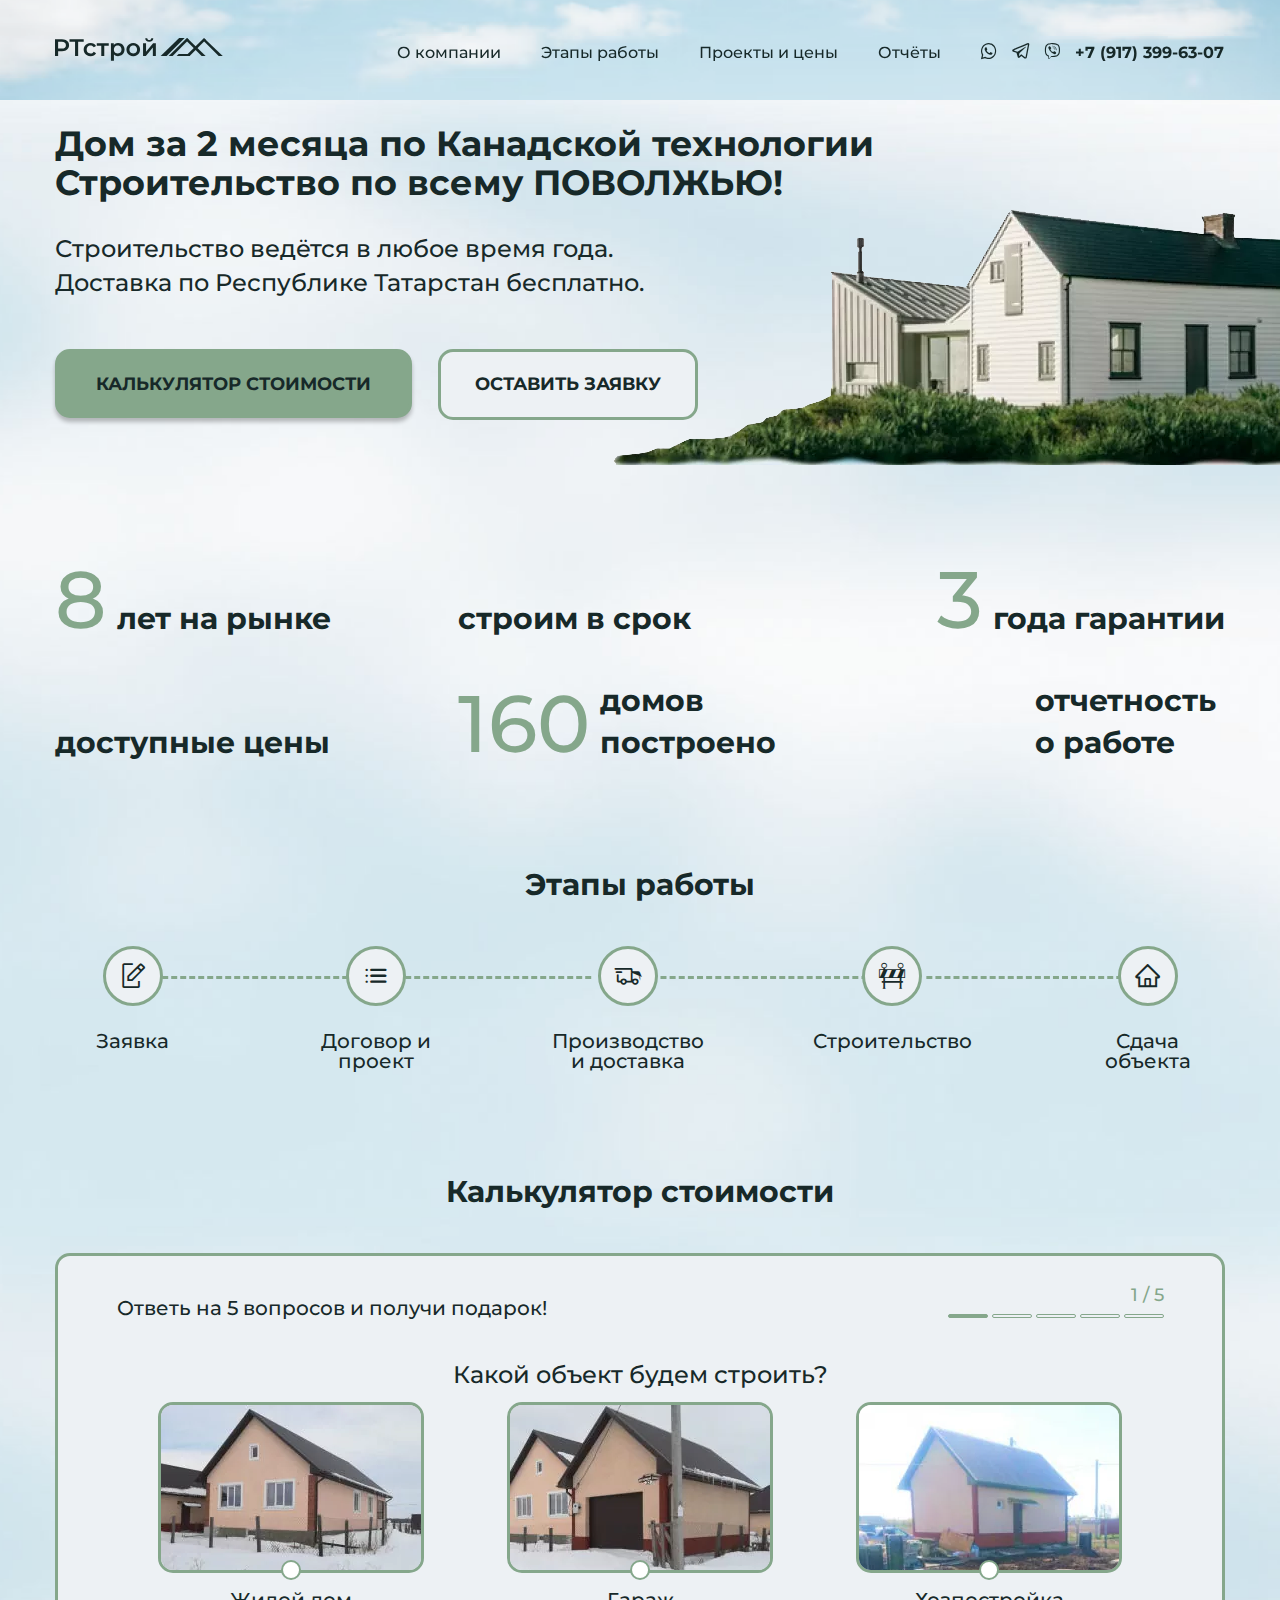
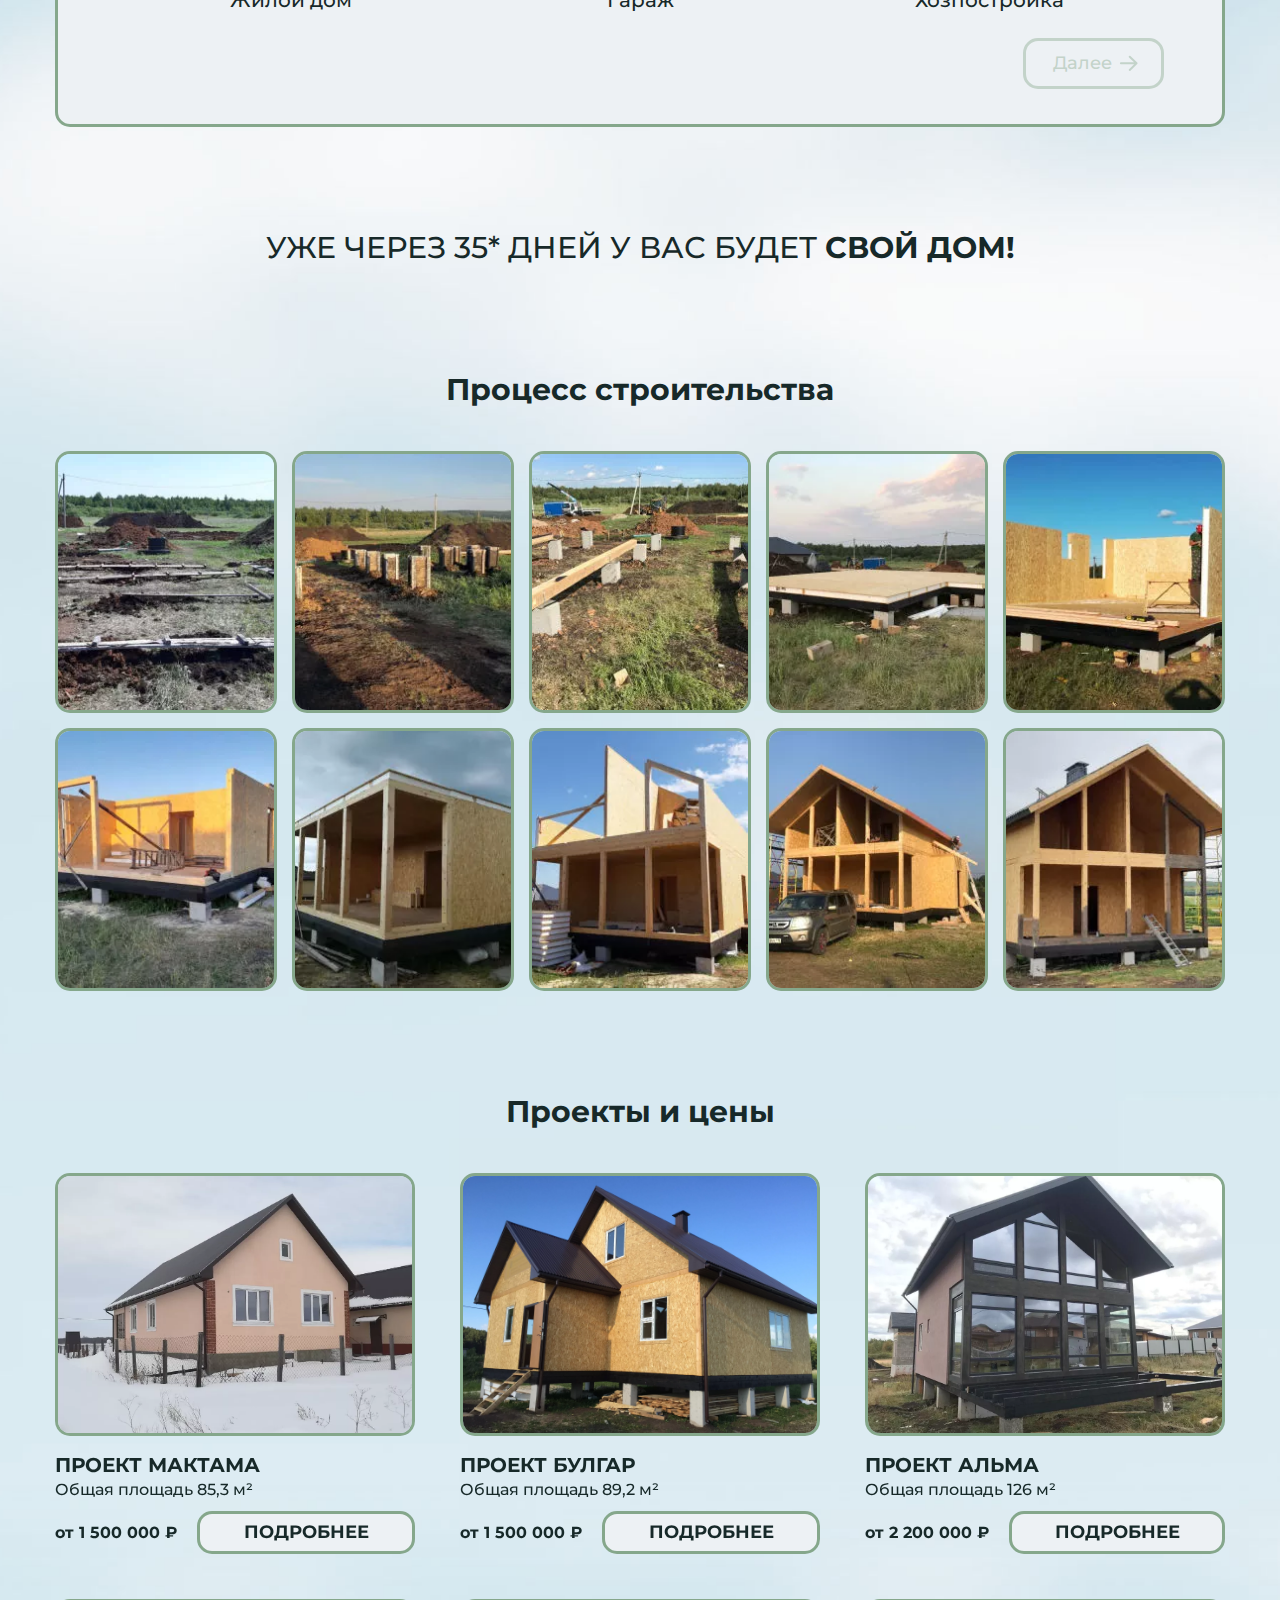
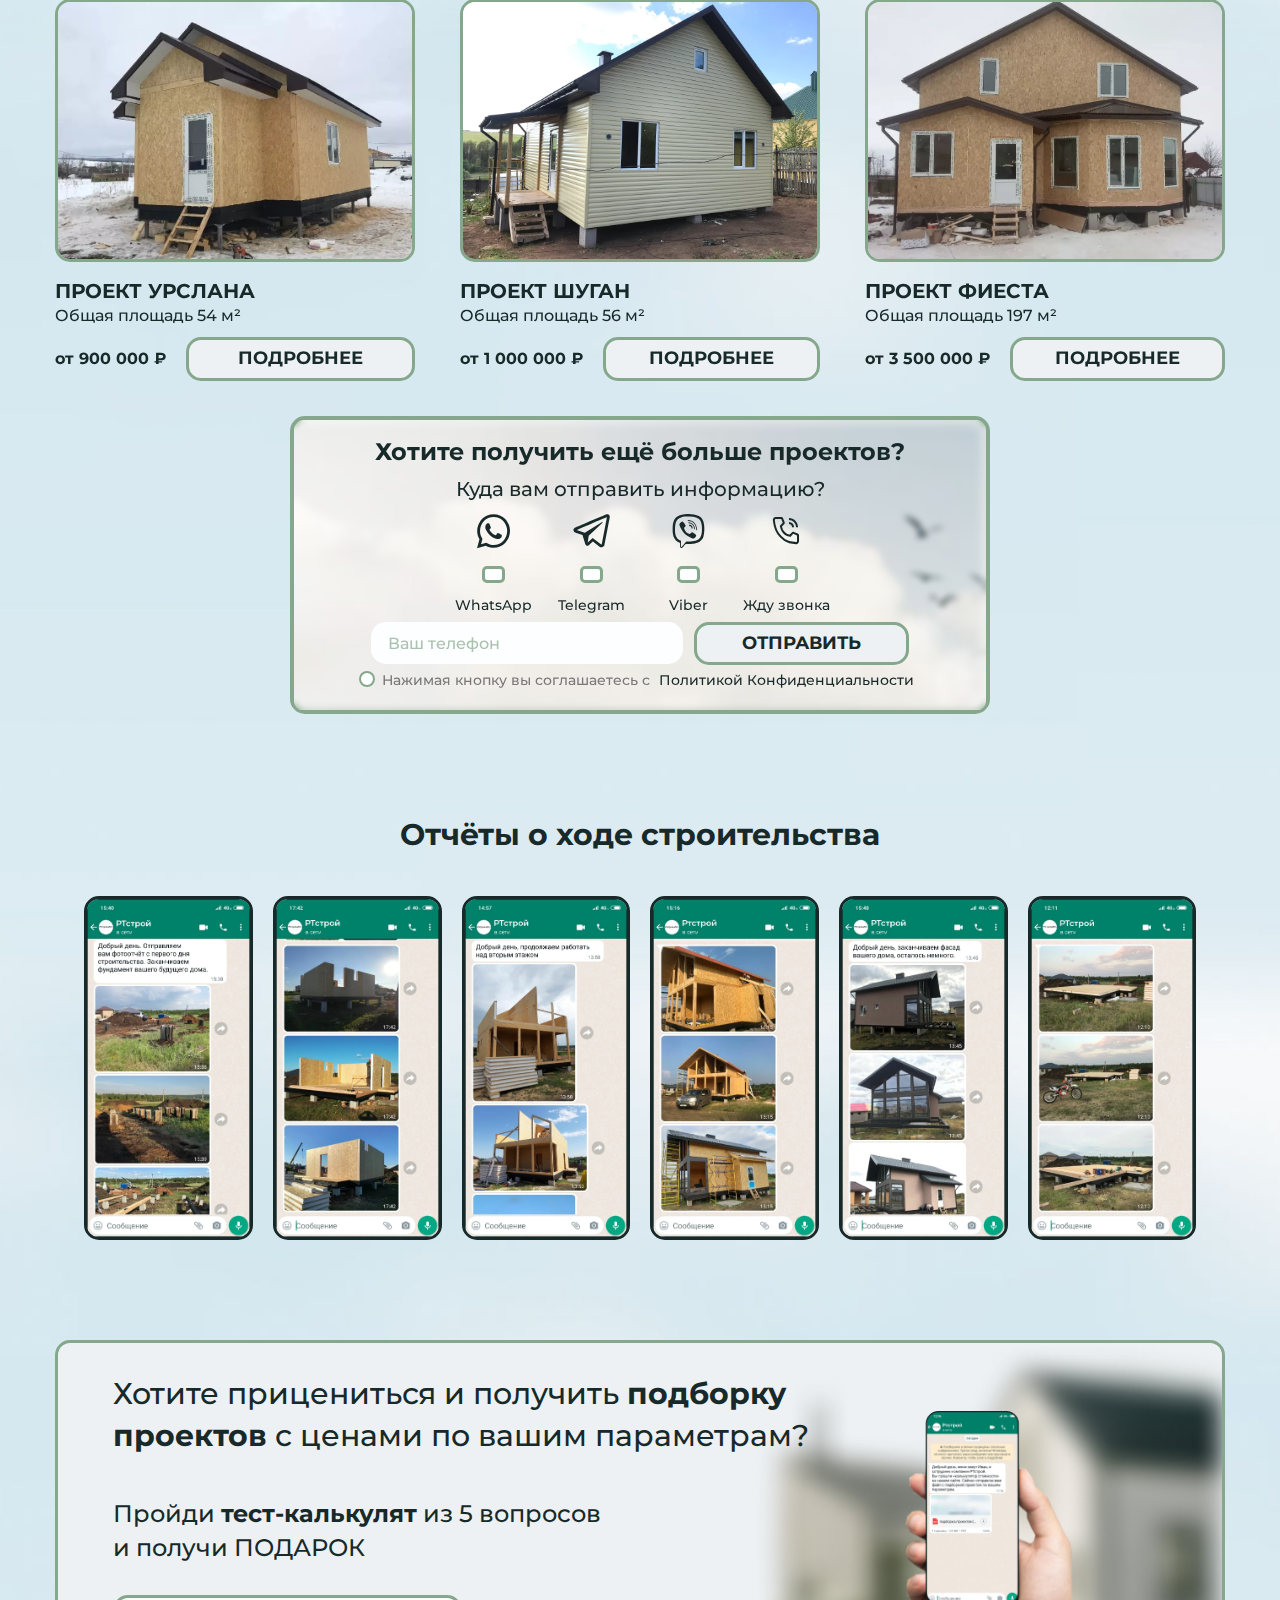
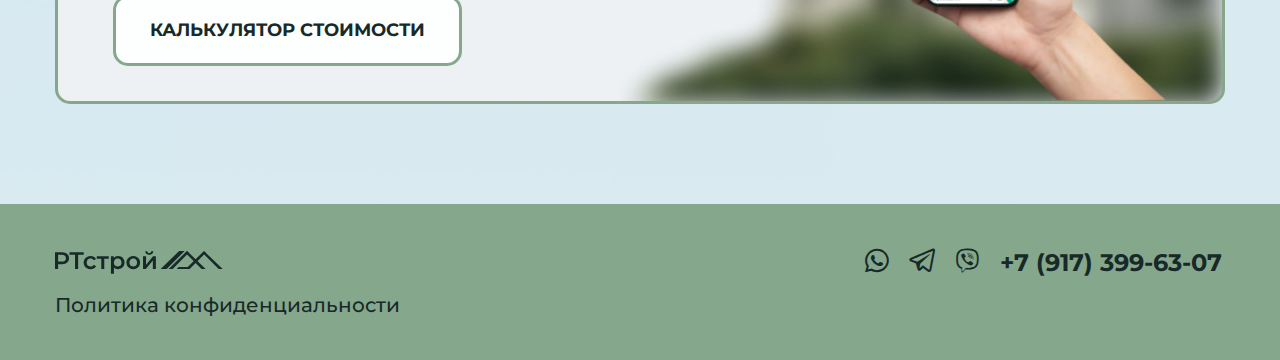
==== commit f5aaa817: "rc1-37" ====
--- a/index.html
+++ b/index.html
@@ -187,7 +187,7 @@
                                  <img src="./img/quiz/step-1/outbuildings.jpg" alt="Хозпостройка">
                               </picture>
                               <div class="quiz__radio">
-                                 <input input id="outbuildings" type="radio" value="Хозпостройка" name="construction"
+                                 <input id="outbuildings" type="radio" value="Хозпостройка" name="construction"
                                     class="quiz__radio-input radio__input">
                                  <label for="outbuildings" class="quiz__radio-label radio__label radio__label_image">
                                     Хозпостройка
@@ -329,7 +329,7 @@
                                  <img src="./img/quiz/step-3/ribbon.jpg" alt="Фото ленточного типа фундамента">
                               </picture>
                               <div class="quiz__radio">
-                                 <input input id="ribbon" type="radio" value="Ленточный" name="foundation"
+                                 <input id="ribbon" type="radio" value="Ленточный" name="foundation"
                                     class="quiz__radio-input radio__input">
                                  <label for="ribbon" class="quiz__radio-label radio__label radio__label_image">
                                     Ленточный
@@ -342,7 +342,7 @@
                                  <img src="./img/quiz/step-3/slab.jpg" alt="Фото плитного типа фундамента">
                               </picture>
                               <div class="quiz__radio">
-                                 <input input id="slab" type="radio" value="Плитный" name="foundation"
+                                 <input id="slab" type="radio" value="Плитный" name="foundation"
                                     class="quiz__radio-input radio__input">
                                  <label for="slab" class="quiz__radio-label radio__label radio__label_image">
                                     Плитный
@@ -355,7 +355,7 @@
                                  <img src="./img/quiz/step-3/fill-piles.jpg" alt="Фото типа фундамента: заливные сваи">
                               </picture>
                               <div class="quiz__radio">
-                                 <input input id="fill-piles" type="radio" value="Заливные сваи" name="foundation"
+                                 <input id="fill-piles" type="radio" value="Заливные сваи" name="foundation"
                                     class="quiz__radio-input radio__input">
                                  <label for="fill-piles" class="quiz__radio-label radio__label radio__label_image">
                                     Заливные сваи
@@ -689,15 +689,15 @@
                                  <input type="tel" placeholder="Ваш телефон" name="tel">
                               </div>
                               <button type="submit" class="form__button button button_white">Получить
-                                 каталог</button>
+                                 расчёт</button>
                            </div>
                            <div class="form__radio radio">
                               <input id="quiz-accord" type="radio" value="1" name="accord"
                                  class="form__radio-input radio__input" required>
                               <label for="quiz-accord" class="form__radio-label radio__label">
-                                 <span>Нажимая кнопку вы соглашаетесь с <a href="#">Политикой
+                                 <span>Нажимая кнопку вы соглашаетесь с <a href="#" target="blank">Политикой
                                        Конфиденциальности</a></span>
-                                 <div class="visible"><a href="#">Политикa
+                                 <div class="visible"><a href="#" target="blank">Политикa
                                        Конфиденциальности</a></div>
                               </label>
                            </div>
@@ -1048,7 +1048,8 @@
                <div class="reports__slider swiper">
                   <div class="reports__wrapper swiper-wrapper">
                      <div class="reports__slide swiper-slide">
-                        <a href="#reports-image-popup" class="popup-link swiper-slide__image">
+                        <a href="#reports-image-popup" class="popup-link swiper-slide__image"
+                           onclick="popupReportsSwiper.slideTo(0, 0, false);">
                            <picture class="reports__image">
                               <source srcset="./img/reports/1.webp" type="image/webp">
                               <img src="./img/reports/1.jpg" alt="Отчет по ватсап">
@@ -1056,7 +1057,8 @@
                         </a>
                      </div>
                      <div class="reports__slide swiper-slide">
-                        <a href="#reports-image-popup" class="popup-link swiper-slide__image">
+                        <a href="#reports-image-popup" class="popup-link swiper-slide__image"
+                           onclick="popupReportsSwiper.slideTo(1, 0, false);">
                            <picture class="reports__image">
                               <source srcset="./img/reports/2.webp" type="image/webp">
                               <img src="./img/reports/2.jpg" alt="Отчет по ватсап">
@@ -1064,7 +1066,8 @@
                         </a>
                      </div>
                      <div class="reports__slide swiper-slide">
-                        <a href="#reports-image-popup" class="popup-link swiper-slide__image">
+                        <a href="#reports-image-popup" class="popup-link swiper-slide__image"
+                           onclick="popupReportsSwiper.slideTo(2, 0, false);">
                            <picture class="reports__image">
                               <source srcset="./img/reports/3.webp" type="image/webp">
                               <img src="./img/reports/3.jpg" alt="Отчет по ватсап">
@@ -1072,7 +1075,8 @@
                         </a>
                      </div>
                      <div class="reports__slide swiper-slide">
-                        <a href="#reports-image-popup" class="popup-link swiper-slide__image">
+                        <a href="#reports-image-popup" class="popup-link swiper-slide__image"
+                           onclick="popupReportsSwiper.slideTo(3, 0, false);">
                            <picture class="reports__image">
                               <source srcset="./img/reports/4.webp" type="image/webp">
                               <img src="./img/reports/4.jpg" alt="Отчет по ватсап">
@@ -1080,7 +1084,8 @@
                         </a>
                      </div>
                      <div class="reports__slide swiper-slide">
-                        <a href="#reports-image-popup" class="popup-link swiper-slide__image">
+                        <a href="#reports-image-popup" class="popup-link swiper-slide__image"
+                           onclick="popupReportsSwiper.slideTo(4, 0, false);">
                            <picture class="reports__image">
                               <source srcset="./img/reports/5.webp" type="image/webp">
                               <img src="./img/reports/5.jpg" alt="Отчет по ватсап">
@@ -1088,7 +1093,8 @@
                         </a>
                      </div>
                      <div class="reports__slide swiper-slide">
-                        <a href="#reports-image-popup" class="popup-link swiper-slide__image">
+                        <a href="#reports-image-popup" class="popup-link swiper-slide__image"
+                           onclick="popupReportsSwiper.slideTo(5, 0, false);">
                            <picture class="reports__image">
                               <source srcset="./img/reports/6.webp" type="image/webp">
                               <img src="./img/reports/6.jpg" alt="Отчет по ватсап">
@@ -1142,12 +1148,6 @@
                <a href="#" class="phone__link">+7 (917) 399-63-07</a>
             </div>
             <a href="#" class="footer__policy">Политика конфиденциальности</a>
-            <div class="footer__materials">
-               <p class="footer__text">Фотоматериалы:</p>
-               <a href="https://ru.freepik.com/" target="blank" class="footer__link">https://<wbr>ru.freepik.com/</a>
-               <a href="https://unsplash.com/" target="blank" class="footer__link">https://<wbr>unsplash.com/</a>
-            </div>
-
          </div>
       </footer>
 
@@ -1169,14 +1169,15 @@
                            <input type="tel" placeholder="Ваш телефон" name="tel">
                         </div>
                         <div class="form__input">
-                           <textarea type="text" placeholder="Комментарий" name="message"></textarea>
+                           <textarea placeholder="Комментарий" name="message"></textarea>
                         </div>
                      </div>
                      <div class="form__radio radio">
                         <input id="application-form-accord" type="radio" value="1" name="accord"
                            class="form__radio-input radio__input" required>
                         <label for="application-form-accord" class="form__radio-label radio__label">
-                           <span>Нажимая кнопку вы соглашаетесь с <a href="#">Политикой Конфиденциальности</a></span>
+                           <span>Нажимая кнопку вы соглашаетесь с <a href="#" target="blank">Политикой
+                                 Конфиденциальности</a></span>
                         </label>
                      </div>
                      <fieldset class="form__box">
@@ -1465,7 +1466,8 @@
                               <div class="box__image image-slider_maktama swiper">
                                  <div class="image-slider__wrapper swiper-wrapper">
                                     <div class="image-slider__slide swiper-slide">
-                                       <a href="#popup-image-slider-maktama" class="popup-link swiper-slide__image">
+                                       <a href="#popup-image-slider-maktama" class="popup-link swiper-slide__image"
+                                          onclick="popupImageSliderMaktama.slideTo(0, 0, false);">
                                           <picture class="image-slider__image">
                                              <source srcset="./img/projects/maktama/1-maktama@2px.webp"
                                                 type="image/webp">
@@ -1480,7 +1482,8 @@
                                        </a>
                                     </div>
                                     <div class="image-slider__slide swiper-slide">
-                                       <a href="#popup-image-slider-maktama" class="popup-link swiper-slide__image">
+                                       <a href="#popup-image-slider-maktama" class="popup-link swiper-slide__image"
+                                          onclick="popupImageSliderMaktama.slideTo(1, 0, false);">
                                           <picture class="image-slider__image">
                                              <source srcset="./img/projects/maktama/image-2@2px.webp" type="image/webp">
                                              <img data-src="./img/projects/maktama/image-2@2px.jpg"
@@ -1490,7 +1493,8 @@
                                        </a>
                                     </div>
                                     <div class="image-slider__slide swiper-slide">
-                                       <a href="#popup-image-slider-maktama" class="popup-link swiper-slide__image">
+                                       <a href="#popup-image-slider-maktama" class="popup-link swiper-slide__image"
+                                          onclick="popupImageSliderMaktama.slideTo(2, 0, false);">
                                           <picture class="image-slider__image">
                                              <source srcset="./img/projects/maktama/image-3@2px.webp" type="image/webp">
                                              <img data-src="./img/projects/maktama/image-3@2px.jpg"
@@ -1500,7 +1504,8 @@
                                        </a>
                                     </div>
                                     <div class="image-slider__slide swiper-slide">
-                                       <a href="#popup-image-slider-maktama" class="popup-link swiper-slide__image">
+                                       <a href="#popup-image-slider-maktama" class="popup-link swiper-slide__image"
+                                          onclick="popupImageSliderMaktama.slideTo(3, 0, false);">
                                           <picture class="image-slider__image">
                                              <source srcset="./img/projects/maktama/image-4@2px.webp" type="image/webp">
                                              <img data-src="./img/projects/maktama/image-4@2px.jpg"
@@ -1510,7 +1515,8 @@
                                        </a>
                                     </div>
                                     <div class="image-slider__slide swiper-slide">
-                                       <a href="#popup-image-slider-maktama" class="popup-link swiper-slide__image">
+                                       <a href="#popup-image-slider-maktama" class="popup-link swiper-slide__image"
+                                          onclick="popupImageSliderMaktama.slideTo(4, 0, false);">
                                           <picture class="image-slider__image">
                                              <source srcset="./img/projects/maktama/image-5@2px.webp" type="image/webp">
                                              <img data-src="./img/projects/maktama/image-5@2px.jpg"
@@ -1520,7 +1526,8 @@
                                        </a>
                                     </div>
                                     <div class="image-slider__slide swiper-slide">
-                                       <a href="#popup-image-slider-maktama" class="popup-link swiper-slide__image">
+                                       <a href="#popup-image-slider-maktama" class="popup-link swiper-slide__image"
+                                          onclick="popupImageSliderMaktama.slideTo(5, 0, false);">
                                           <picture class="image-slider__image">
                                              <source srcset="./img/projects/maktama/image-6@2px.webp" type="image/webp">
                                              <img data-src="./img/projects/maktama/image-6@2px.jpg"
@@ -1721,7 +1728,8 @@
                               <div class="box__image image-slider_bulgar swiper">
                                  <div class="image-slider__wrapper swiper-wrapper">
                                     <div class="image-slider__slide swiper-slide">
-                                       <a href="#popup-image-slider-bulgar" class="popup-link swiper-slide__image">
+                                       <a href="#popup-image-slider-bulgar" class="popup-link swiper-slide__image"
+                                          onclick="popupImageSliderBulgar.slideTo(0, 0, false);">
                                           <picture class="image-slider__image">
                                              <source srcset="./img/projects/bulgar/2-bulgar@2px.webp" type="image/webp">
                                              <source srcset="./img/projects/bulgar/2-bulgar@2px.jpg" type="image/jpeg"
@@ -1735,7 +1743,8 @@
                                        </a>
                                     </div>
                                     <div class="image-slider__slide swiper-slide">
-                                       <a href="#popup-image-slider-bulgar" class="popup-link swiper-slide__image">
+                                       <a href="#popup-image-slider-bulgar" class="popup-link swiper-slide__image"
+                                          onclick="popupImageSliderBulgar.slideTo(1, 0, false);">
                                           <picture class="image-slider__image">
                                              <source srcset="./img/projects/bulgar/image-2@2px.webp" type="image/webp">
                                              <img data-src="./img/projects/bulgar/image-2@2px.jpg"
@@ -1745,7 +1754,8 @@
                                        </a>
                                     </div>
                                     <div class="image-slider__slide swiper-slide">
-                                       <a href="#popup-image-slider-bulgar" class="popup-link swiper-slide__image">
+                                       <a href="#popup-image-slider-bulgar" class="popup-link swiper-slide__image"
+                                          onclick="popupImageSliderBulgar.slideTo(2, 0, false);">
                                           <picture class="image-slider__image">
                                              <source srcset="./img/projects/bulgar/image-3@2px.webp" type="image/webp">
                                              <img data-src="./img/projects/bulgar/image-3@2px.jpg"
@@ -1755,7 +1765,8 @@
                                        </a>
                                     </div>
                                     <div class="image-slider__slide swiper-slide">
-                                       <a href="#popup-image-slider-bulgar" class="popup-link swiper-slide__image">
+                                       <a href="#popup-image-slider-bulgar" class="popup-link swiper-slide__image"
+                                          onclick="popupImageSliderBulgar.slideTo(3, 0, false);">
                                           <picture class="image-slider__image">
                                              <source srcset="./img/projects/bulgar/image-4@2px.webp" type="image/webp">
                                              <img data-src="./img/projects/bulgar/image-4@2px.jpg"
@@ -1765,7 +1776,8 @@
                                        </a>
                                     </div>
                                     <div class="image-slider__slide swiper-slide">
-                                       <a href="#popup-image-slider-bulgar" class="popup-link swiper-slide__image">
+                                       <a href="#popup-image-slider-bulgar" class="popup-link swiper-slide__image"
+                                          onclick="popupImageSliderBulgar.slideTo(4, 0, false);">
                                           <picture class="image-slider__image">
                                              <source srcset="./img/projects/bulgar/image-5@2px.webp" type="image/webp">
                                              <img data-src="./img/projects/bulgar/image-5@2px.jpg"
@@ -1775,7 +1787,8 @@
                                        </a>
                                     </div>
                                     <div class="image-slider__slide swiper-slide">
-                                       <a href="#popup-image-slider-bulgar" class="popup-link swiper-slide__image">
+                                       <a href="#popup-image-slider-bulgar" class="popup-link swiper-slide__image"
+                                          onclick="popupImageSliderBulgar.slideTo(5, 0, false);">
                                           <picture class="image-slider__image">
                                              <source srcset="./img/projects/bulgar/image-6@2px.webp" type="image/webp">
                                              <img data-src="./img/projects/bulgar/image-6@2px.jpg"
@@ -1785,7 +1798,8 @@
                                        </a>
                                     </div>
                                     <div class="image-slider__slide swiper-slide">
-                                       <a href="#popup-image-slider-bulgar" class="popup-link swiper-slide__image">
+                                       <a href="#popup-image-slider-bulgar" class="popup-link swiper-slide__image"
+                                          onclick="popupImageSliderBulgar.slideTo(6, 0, false);">
                                           <picture class="image-slider__image">
                                              <source srcset="./img/projects/bulgar/image-7@2px.webp" type="image/webp">
                                              <img data-src="./img/projects/bulgar/image-7@2px.jpg"
@@ -1997,7 +2011,8 @@
                               <div class="box__image image-slider_alma swiper">
                                  <div class="image-slider__wrapper swiper-wrapper">
                                     <div class="image-slider__slide swiper-slide">
-                                       <a href="#popup-image-slider-alma" class="popup-link swiper-slide__image">
+                                       <a href="#popup-image-slider-alma" class="popup-link swiper-slide__image"
+                                          onclick="popupImageSliderAlma.slideTo(0, 0, false);">
                                           <picture class="image-slider__image">
                                              <source srcset="./img/projects/alma/3-alma@2px.webp" type="image/webp">
                                              <source srcset="./img/projects/alma/3-alma@2px.jpg" type="image/jpeg"
@@ -2011,7 +2026,8 @@
                                        </a>
                                     </div>
                                     <div class="image-slider__slide swiper-slide">
-                                       <a href="#popup-image-slider-alma" class="popup-link swiper-slide__image">
+                                       <a href="#popup-image-slider-alma" class="popup-link swiper-slide__image"
+                                          onclick="popupImageSliderAlma.slideTo(1, 0, false);">
                                           <picture class="image-slider__image">
                                              <source srcset="./img/projects/alma/image-2@2px.webp" type="image/webp">
                                              <img data-src="./img/projects/alma/image-2@2px.jpg"
@@ -2021,7 +2037,8 @@
                                        </a>
                                     </div>
                                     <div class="image-slider__slide swiper-slide">
-                                       <a href="#popup-image-slider-alma" class="popup-link swiper-slide__image">
+                                       <a href="#popup-image-slider-alma" class="popup-link swiper-slide__image"
+                                          onclick="popupImageSliderAlma.slideTo(2, 0, false);">
                                           <picture class="image-slider__image">
                                              <source srcset="./img/projects/alma/image-3@2px.webp" type="image/webp">
                                              <img data-src="./img/projects/alma/image-3@2px.jpg"
@@ -2031,7 +2048,8 @@
                                        </a>
                                     </div>
                                     <div class="image-slider__slide swiper-slide">
-                                       <a href="#popup-image-slider-alma" class="popup-link swiper-slide__image">
+                                       <a href="#popup-image-slider-alma" class="popup-link swiper-slide__image"
+                                          onclick="popupImageSliderAlma.slideTo(3, 0, false);">
                                           <picture class="image-slider__image">
                                              <source srcset="./img/projects/alma/image-4@2px.webp" type="image/webp">
                                              <img data-src="./img/projects/alma/image-4@2px.jpg"
@@ -2041,7 +2059,8 @@
                                        </a>
                                     </div>
                                     <div class="image-slider__slide swiper-slide">
-                                       <a href="#popup-image-slider-alma" class="popup-link swiper-slide__image">
+                                       <a href="#popup-image-slider-alma" class="popup-link swiper-slide__image"
+                                          onclick="popupImageSliderAlma.slideTo(4, 0, false);">
                                           <picture class="image-slider__image">
                                              <source srcset="./img/projects/alma/image-5@2px.webp" type="image/webp">
                                              <img data-src="./img/projects/alma/image-5@2px.jpg"
@@ -2051,7 +2070,8 @@
                                        </a>
                                     </div>
                                     <div class="image-slider__slide swiper-slide">
-                                       <a href="#popup-image-slider-alma" class="popup-link swiper-slide__image">
+                                       <a href="#popup-image-slider-alma" class="popup-link swiper-slide__image"
+                                          onclick="popupImageSliderAlma.slideTo(5, 0, false);">
                                           <picture class="image-slider__image">
                                              <source srcset="./img/projects/alma/image-6@2px.webp" type="image/webp">
                                              <img data-src="./img/projects/alma/image-6@2px.jpg"
@@ -2061,7 +2081,8 @@
                                        </a>
                                     </div>
                                     <div class="image-slider__slide swiper-slide">
-                                       <a href="#popup-image-slider-alma" class="popup-link swiper-slide__image">
+                                       <a href="#popup-image-slider-alma" class="popup-link swiper-slide__image"
+                                          onclick="popupImageSliderAlma.slideTo(6, 0, false);">
                                           <picture class="image-slider__image">
                                              <source srcset="./img/projects/alma/image-7@2px.webp" type="image/webp">
                                              <img data-src="./img/projects/alma/image-7@2px.jpg"
@@ -2271,7 +2292,8 @@
                               <div class="box__image image-slider_urslana swiper">
                                  <div class="image-slider__wrapper swiper-wrapper">
                                     <div class="image-slider__slide swiper-slide">
-                                       <a href="#popup-image-slider-urslana" class="popup-link swiper-slide__image">
+                                       <a href="#popup-image-slider-urslana" class="popup-link swiper-slide__image"
+                                          onclick="popupImageSliderUrslana.slideTo(0, 0, false);">
                                           <picture class="image-slider__image">
                                              <source srcset="./img/projects/urslana/4-urslana@2px.webp"
                                                 type="image/webp">
@@ -2286,7 +2308,8 @@
                                        </a>
                                     </div>
                                     <div class="image-slider__slide swiper-slide">
-                                       <a href="#popup-image-slider-urslana" class="popup-link swiper-slide__image">
+                                       <a href="#popup-image-slider-urslana" class="popup-link swiper-slide__image"
+                                          onclick="popupImageSliderUrslana.slideTo(1, 0, false);">
                                           <picture class="image-slider__image">
                                              <source srcset="./img/projects/urslana/image-2@2px.webp" type="image/webp">
                                              <img data-src="./img/projects/urslana/image-2@2px.jpg"
@@ -2296,7 +2319,8 @@
                                        </a>
                                     </div>
                                     <div class="image-slider__slide swiper-slide">
-                                       <a href="#popup-image-slider-urslana" class="popup-link swiper-slide__image">
+                                       <a href="#popup-image-slider-urslana" class="popup-link swiper-slide__image"
+                                          onclick="popupImageSliderUrslana.slideTo(2, 0, false);">
                                           <picture class="image-slider__image">
                                              <source srcset="./img/projects/urslana/image-3@2px.webp" type="image/webp">
                                              <img data-src="./img/projects/urslana/image-3@2px.jpg"
@@ -2306,7 +2330,8 @@
                                        </a>
                                     </div>
                                     <div class="image-slider__slide swiper-slide">
-                                       <a href="#popup-image-slider-urslana" class="popup-link swiper-slide__image">
+                                       <a href="#popup-image-slider-urslana" class="popup-link swiper-slide__image"
+                                          onclick="popupImageSliderUrslana.slideTo(3, 0, false);">
                                           <picture class="image-slider__image">
                                              <source srcset="./img/projects/urslana/image-4@2px.webp" type="image/webp">
                                              <img data-src="./img/projects/urslana/image-4@2px.jpg"
@@ -2316,7 +2341,8 @@
                                        </a>
                                     </div>
                                     <div class="image-slider__slide swiper-slide">
-                                       <a href="#popup-image-slider-urslana" class="popup-link swiper-slide__image">
+                                       <a href="#popup-image-slider-urslana" class="popup-link swiper-slide__image"
+                                          onclick="popupImageSliderUrslana.slideTo(4, 0, false);">
                                           <picture class="image-slider__image">
                                              <source srcset="./img/projects/urslana/image-5@2px.webp" type="image/webp">
                                              <img data-src="./img/projects/urslana/image-5@2px.jpg"
@@ -2326,7 +2352,8 @@
                                        </a>
                                     </div>
                                     <div class="image-slider__slide swiper-slide">
-                                       <a href="#popup-image-slider-urslana" class="popup-link swiper-slide__image">
+                                       <a href="#popup-image-slider-urslana" class="popup-link swiper-slide__image"
+                                          onclick="popupImageSliderUrslana.slideTo(5, 0, false);">
                                           <picture class="image-slider__image">
                                              <source srcset="./img/projects/urslana/image-6@2px.webp" type="image/webp">
                                              <img data-src="./img/projects/urslana/image-6@2px.jpg"
@@ -2336,7 +2363,8 @@
                                        </a>
                                     </div>
                                     <div class="image-slider__slide swiper-slide">
-                                       <a href="#popup-image-slider-urslana" class="popup-link swiper-slide__image">
+                                       <a href="#popup-image-slider-urslana" class="popup-link swiper-slide__image"
+                                          onclick="popupImageSliderUrslana.slideTo(6, 0, false);">
                                           <picture class="image-slider__image">
                                              <source srcset="./img/projects/urslana/image-7@2px.webp" type="image/webp">
                                              <img data-src="./img/projects/urslana/image-7@2px.jpg"
@@ -2554,7 +2582,8 @@
                               <div class="box__image image-slider_shugan swiper">
                                  <div class="image-slider__wrapper swiper-wrapper">
                                     <div class="image-slider__slide swiper-slide">
-                                       <a href="#popup-image-slider-shugan" class="popup-link swiper-slide__image">
+                                       <a href="#popup-image-slider-shugan" class="popup-link swiper-slide__image"
+                                          onclick="popupImageSliderShugan.slideTo(0, 0, false);">
                                           <picture class="image-slider__image">
                                              <source srcset="./img/projects/shugan/5-shugan@2px.webp" type="image/webp">
                                              <source srcset="./img/projects/shugan/5-shugan@2px.jpg" type="image/jpeg"
@@ -2567,7 +2596,8 @@
                                        </a>
                                     </div>
                                     <div class="image-slider__slide swiper-slide">
-                                       <a href="#popup-image-slider-shugan" class="popup-link swiper-slide__image">
+                                       <a href="#popup-image-slider-shugan" class="popup-link swiper-slide__image"
+                                          onclick="popupImageSliderShugan.slideTo(1, 0, false);">
                                           <picture class="image-slider__image">
                                              <source srcset="./img/projects/shugan/image-2@2px.webp" type="image/webp">
                                              <img data-src="./img/projects/shugan/image-2@2px.jpg"
@@ -2577,7 +2607,8 @@
                                        </a>
                                     </div>
                                     <div class="image-slider__slide swiper-slide">
-                                       <a href="#popup-image-slider-shugan" class="popup-link swiper-slide__image">
+                                       <a href="#popup-image-slider-shugan" class="popup-link swiper-slide__image"
+                                          onclick="popupImageSliderShugan.slideTo(2, 0, false);">
                                           <picture class="image-slider__image">
                                              <source srcset="./img/projects/shugan/image-3@2px.webp" type="image/webp">
                                              <img data-src="./img/projects/shugan/image-3@2px.jpg"
@@ -2587,7 +2618,8 @@
                                        </a>
                                     </div>
                                     <div class="image-slider__slide swiper-slide">
-                                       <a href="#popup-image-slider-shugan" class="popup-link swiper-slide__image">
+                                       <a href="#popup-image-slider-shugan" class="popup-link swiper-slide__image"
+                                          onclick="popupImageSliderShugan.slideTo(3, 0, false);">
                                           <picture class="image-slider__image">
                                              <source srcset="./img/projects/shugan/image-4@2px.webp" type="image/webp">
                                              <img data-src="./img/projects/shugan/image-4@2px.jpg"
@@ -2597,7 +2629,8 @@
                                        </a>
                                     </div>
                                     <div class="image-slider__slide swiper-slide">
-                                       <a href="#popup-image-slider-shugan" class="popup-link swiper-slide__image">
+                                       <a href="#popup-image-slider-shugan" class="popup-link swiper-slide__image"
+                                          onclick="popupImageSliderShugan.slideTo(4, 0, false);">
                                           <picture class="image-slider__image">
                                              <source srcset="./img/projects/shugan/image-5@2px.webp" type="image/webp">
                                              <img data-src="./img/projects/shugan/image-5@2px.jpg"
@@ -2607,7 +2640,8 @@
                                        </a>
                                     </div>
                                     <div class="image-slider__slide swiper-slide">
-                                       <a href="#popup-image-slider-shugan" class="popup-link swiper-slide__image">
+                                       <a href="#popup-image-slider-shugan" class="popup-link swiper-slide__image"
+                                          onclick="popupImageSliderShugan.slideTo(5, 0, false);">
                                           <picture class="image-slider__image">
                                              <source srcset="./img/projects/shugan/image-6@2px.webp" type="image/webp">
                                              <img data-src="./img/projects/shugan/image-6@2px.jpg"
@@ -2617,7 +2651,8 @@
                                        </a>
                                     </div>
                                     <div class="image-slider__slide swiper-slide">
-                                       <a href="#popup-image-slider-shugan" class="popup-link swiper-slide__image">
+                                       <a href="#popup-image-slider-shugan" class="popup-link swiper-slide__image"
+                                          onclick="popupImageSliderShugan.slideTo(6, 0, false);">
                                           <picture class="image-slider__image">
                                              <source srcset="./img/projects/shugan/image-7@2px.webp" type="image/webp">
                                              <img data-src="./img/projects/shugan/image-7@2px.jpg"
@@ -2830,7 +2865,8 @@
                               <div class="box__image image-slider_fiesta swiper">
                                  <div class="image-slider__wrapper swiper-wrapper">
                                     <div class="image-slider__slide swiper-slide">
-                                       <a href="#popup-image-slider-fiesta" class="popup-link swiper-slide__image">
+                                       <a href="#popup-image-slider-fiesta" class="popup-link swiper-slide__image"
+                                          onclick="popupImageSliderFiesta.slideTo(0, 0, false);">
                                           <picture class="image-slider__image">
                                              <source srcset="./img/projects/fiesta/6-fiesta@2px.webp" type="image/webp">
                                              <source srcset="./img/projects/fiesta/6-fiesta@2px.jpg" type="image/jpeg"
@@ -2844,7 +2880,8 @@
                                        </a>
                                     </div>
                                     <div class="image-slider__slide swiper-slide">
-                                       <a href="#popup-image-slider-fiesta" class="popup-link swiper-slide__image">
+                                       <a href="#popup-image-slider-fiesta" class="popup-link swiper-slide__image"
+                                          onclick="popupImageSliderFiesta.slideTo(1, 0, false);">
                                           <picture class="image-slider__image">
                                              <source srcset="./img/projects/fiesta/image-2@2px.webp" type="image/webp">
                                              <img data-src="./img/projects/fiesta/image-2@2px.jpg"
@@ -2854,7 +2891,8 @@
                                        </a>
                                     </div>
                                     <div class="image-slider__slide swiper-slide">
-                                       <a href="#popup-image-slider-fiesta" class="popup-link swiper-slide__image">
+                                       <a href="#popup-image-slider-fiesta" class="popup-link swiper-slide__image"
+                                          onclick="popupImageSliderFiesta.slideTo(2, 0, false);">
                                           <picture class="image-slider__image">
                                              <source srcset="./img/projects/fiesta/image-3@2px.webp" type="image/webp">
                                              <img data-src="./img/projects/fiesta/image-3@2px.jpg"
@@ -2864,7 +2902,8 @@
                                        </a>
                                     </div>
                                     <div class="image-slider__slide swiper-slide">
-                                       <a href="#popup-image-slider-fiesta" class="popup-link swiper-slide__image">
+                                       <a href="#popup-image-slider-fiesta" class="popup-link swiper-slide__image"
+                                          onclick="popupImageSliderFiesta.slideTo(3, 0, false);">
                                           <picture class="image-slider__image">
                                              <source srcset="./img/projects/fiesta/image-4@2px.webp" type="image/webp">
                                              <img data-src="./img/projects/fiesta/image-4@2px.jpg"
@@ -2874,7 +2913,8 @@
                                        </a>
                                     </div>
                                     <div class="image-slider__slide swiper-slide">
-                                       <a href="#popup-image-slider-fiesta" class="popup-link swiper-slide__image">
+                                       <a href="#popup-image-slider-fiesta" class="popup-link swiper-slide__image"
+                                          onclick="popupImageSliderFiesta.slideTo(4, 0, false);">
                                           <picture class="image-slider__image">
                                              <source srcset="./img/projects/fiesta/image-5@2px.webp" type="image/webp">
                                              <img data-src="./img/projects/fiesta/image-5@2px.jpg"
@@ -2884,7 +2924,8 @@
                                        </a>
                                     </div>
                                     <div class="image-slider__slide swiper-slide">
-                                       <a href="#popup-image-slider-fiesta" class="popup-link swiper-slide__image">
+                                       <a href="#popup-image-slider-fiesta" class="popup-link swiper-slide__image"
+                                          onclick="popupImageSliderFiesta.slideTo(5, 0, false);">
                                           <picture class="image-slider__image">
                                              <source srcset="./img/projects/fiesta/image-6@2px.webp" type="image/webp">
                                              <img data-src="./img/projects/fiesta/image-6@2px.jpg"
@@ -2894,7 +2935,8 @@
                                        </a>
                                     </div>
                                     <div class="image-slider__slide swiper-slide">
-                                       <a href="#popup-image-slider-fiesta" class="popup-link swiper-slide__image">
+                                       <a href="#popup-image-slider-fiesta" class="popup-link swiper-slide__image"
+                                          onclick="popupImageSliderFiesta.slideTo(6, 0, false);">
                                           <picture class="image-slider__image">
                                              <source srcset="./img/projects/fiesta/image-7@2px.webp" type="image/webp">
                                              <img data-src="./img/projects/fiesta/image-7@2px.jpg"
@@ -3087,11 +3129,12 @@
             </div>
          </div>
       </div>
+   </div>
 
-      <script src="./js/swiper-bundle.min.js"></script>
-      <script src="./js/main-swiper.js"></script>
-      <script src="./js/quiz.js"></script>
-      <script src="./js/main.js"></script>
+   <script src="./js/swiper-bundle.min.js"></script>
+   <script src="./js/main-swiper.js"></script>
+   <script src="./js/quiz.js"></script>
+   <script src="./js/main.js"></script>
 </body>
 
 </html>--- a/css/style.css
+++ b/css/style.css
@@ -4591,17 +4591,6 @@
    color: #D6E8F3;
 }
 
-.footer__materials {
-   flex: 0 1 49%;
-   display: flex;
-   justify-content: flex-end;
-}
-
-.footer__text {
-   flex: 0 1 180px;
-   font-size: 20px;
-}
-
 .footer__link {
    font-size: 16px;
    line-height: 20px;
@@ -4646,15 +4635,7 @@
 
    .footer__policy {
       flex: 0 1 42%;
-   }
-
-   .footer__policy,
-   .footer__text {
       font-size: 12px;
-   }
-
-   .footer__materials a {
-      font-size: 10px;
    }
 }
 
@@ -4686,12 +4667,6 @@
       flex: 0 1 70%;
       margin: 0px 0px 12px 0px;
    }
-
-   .footer__materials {
-      order: 5;
-      flex: 0 1 100%;
-      justify-content: start;
-   }
 }
 
 @media (max-width: 396.98px) {
@@ -4712,14 +4687,6 @@
    .footer__policy {
       flex: 0 1 71%;
    }
-}
-
-@media (max-width: 350.98px) {
-   .footer__materials a {
-      font-size: 12px;
-      margin-left: 7px;
-   }
-
 }
 
 /* -------popup-PADES------------------------------------------- */
